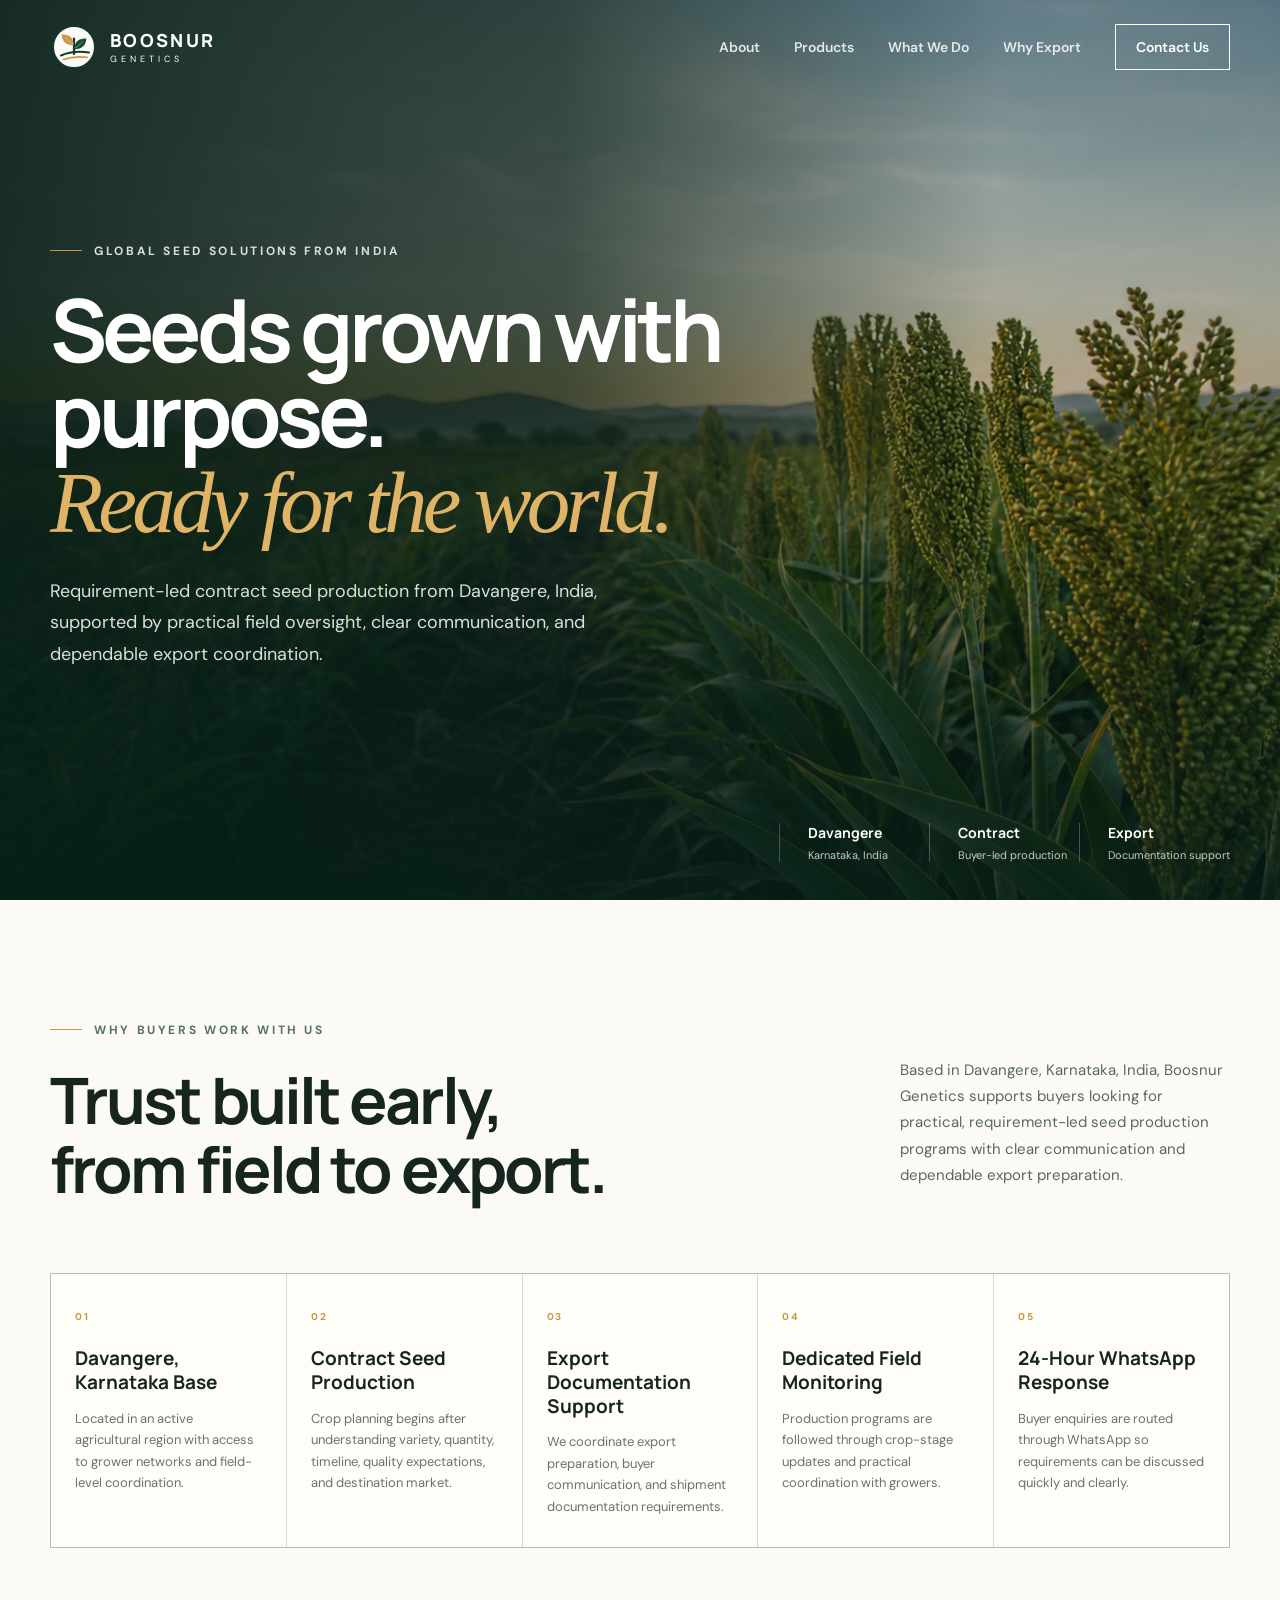
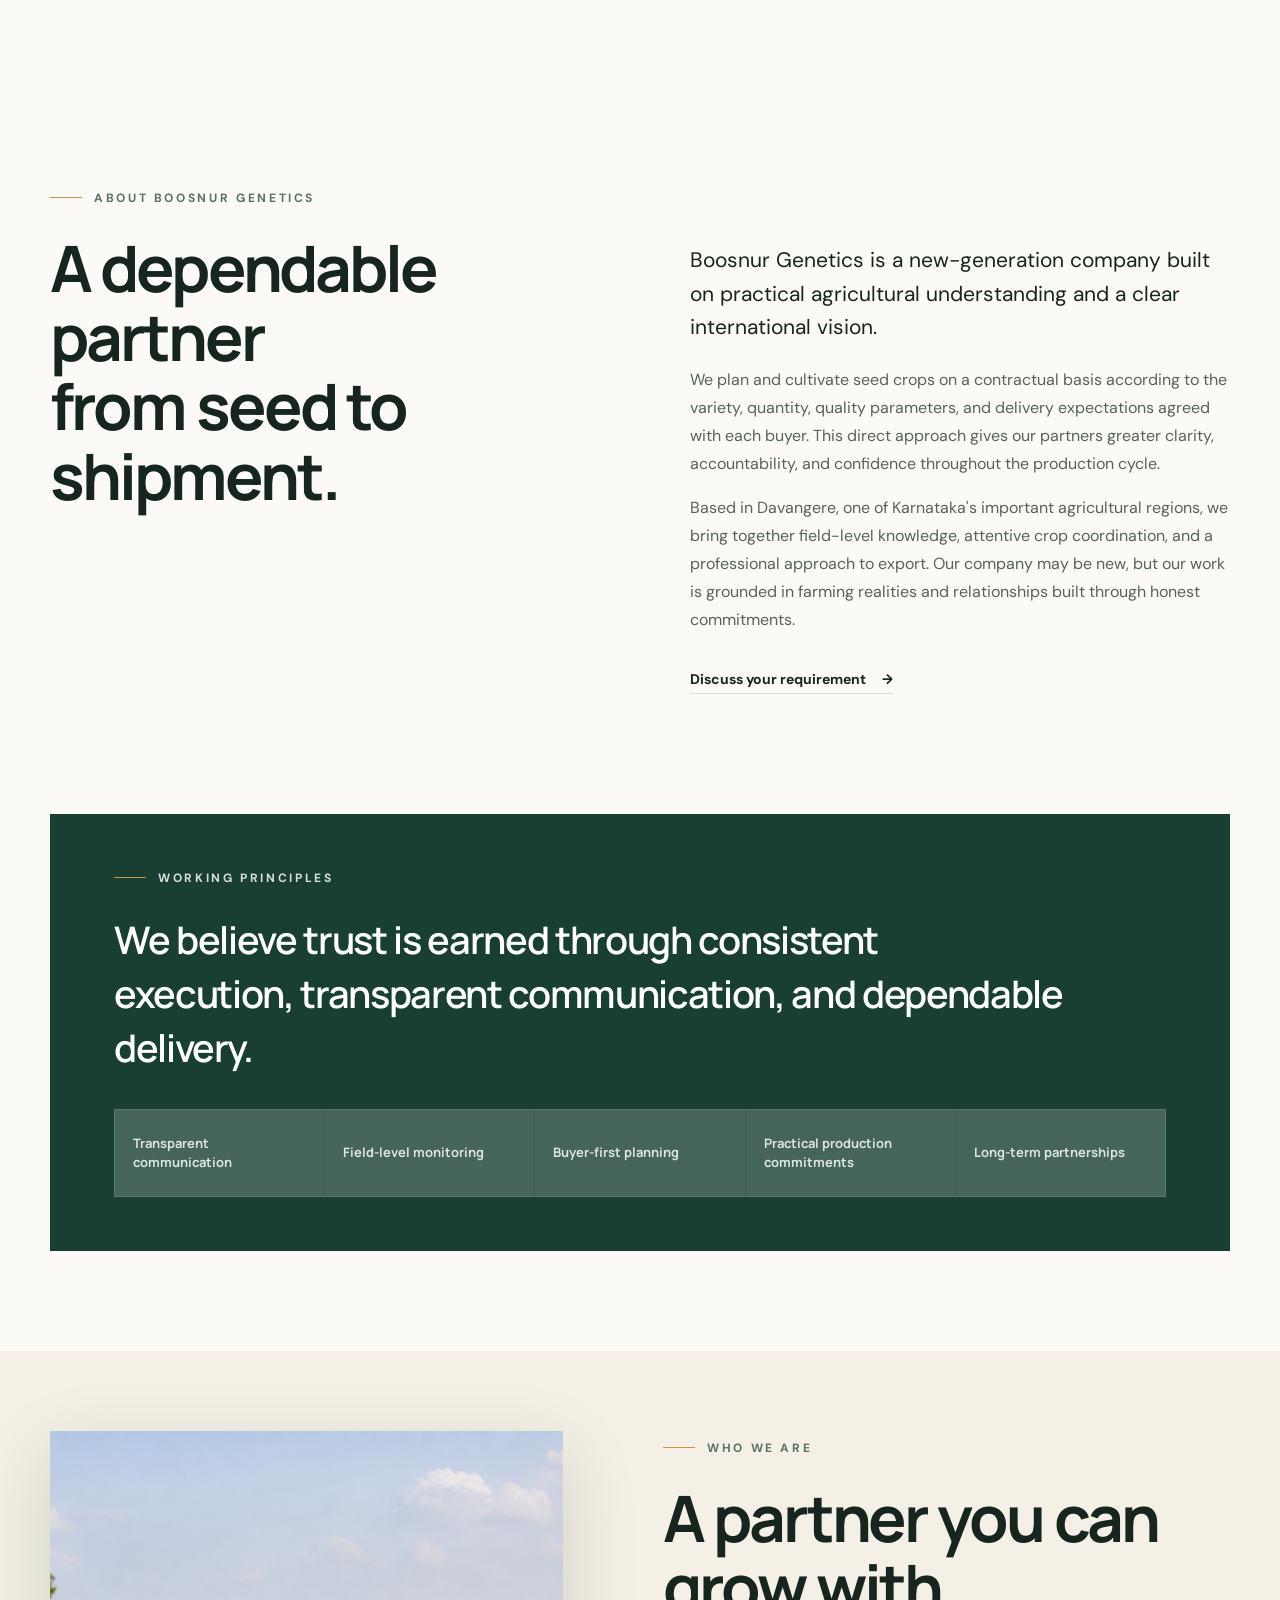
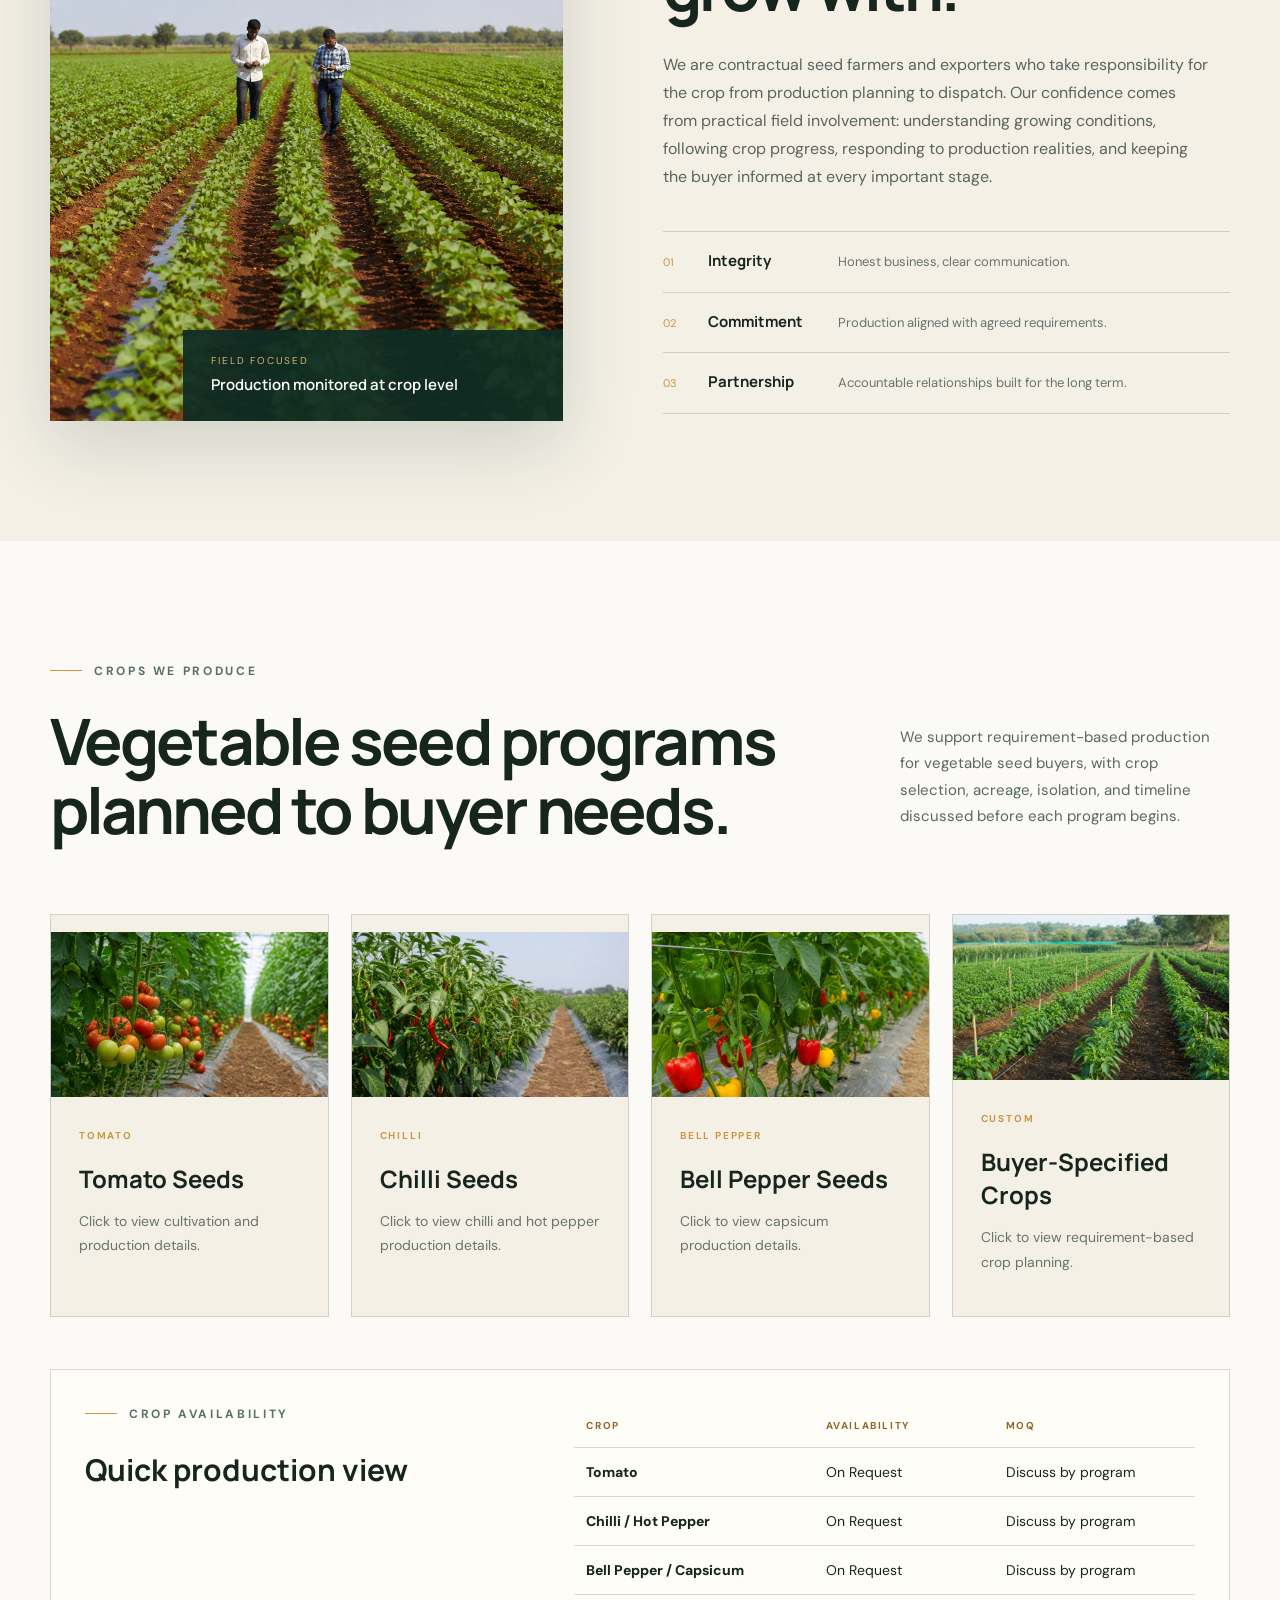
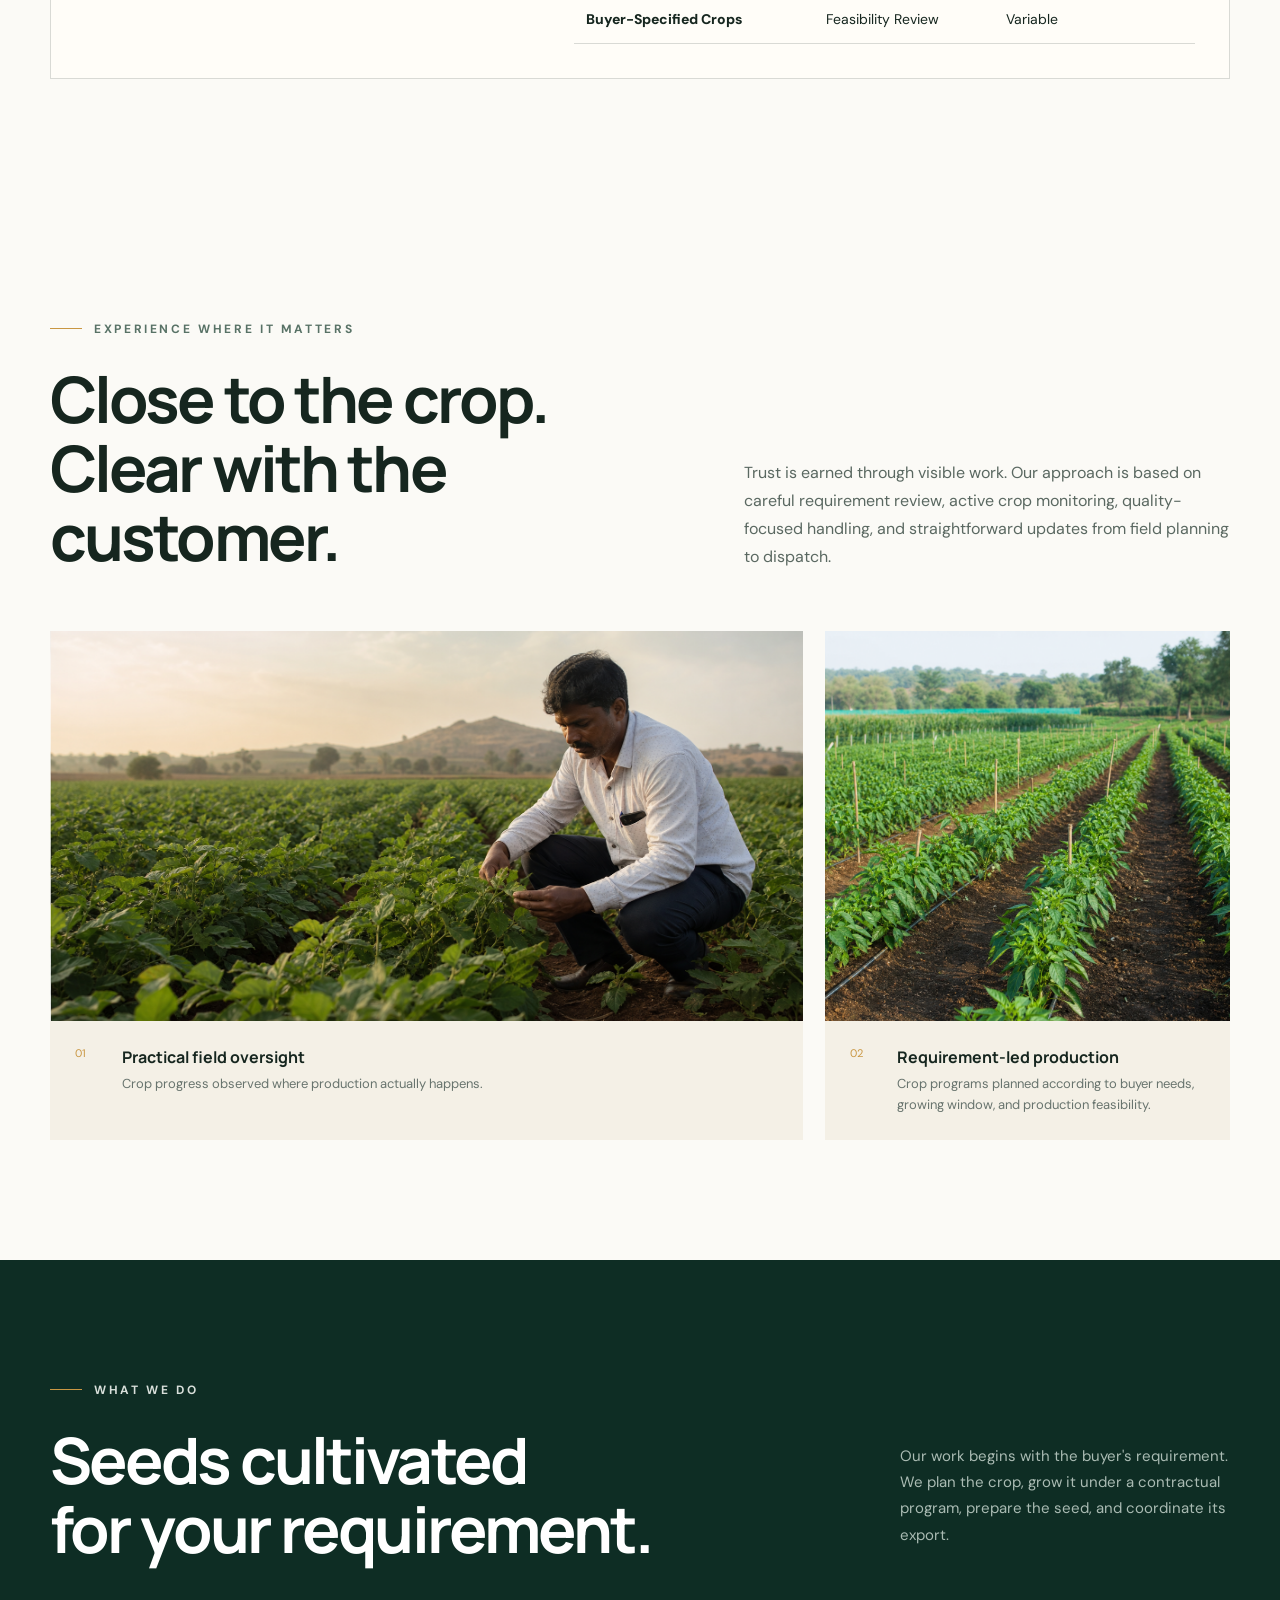
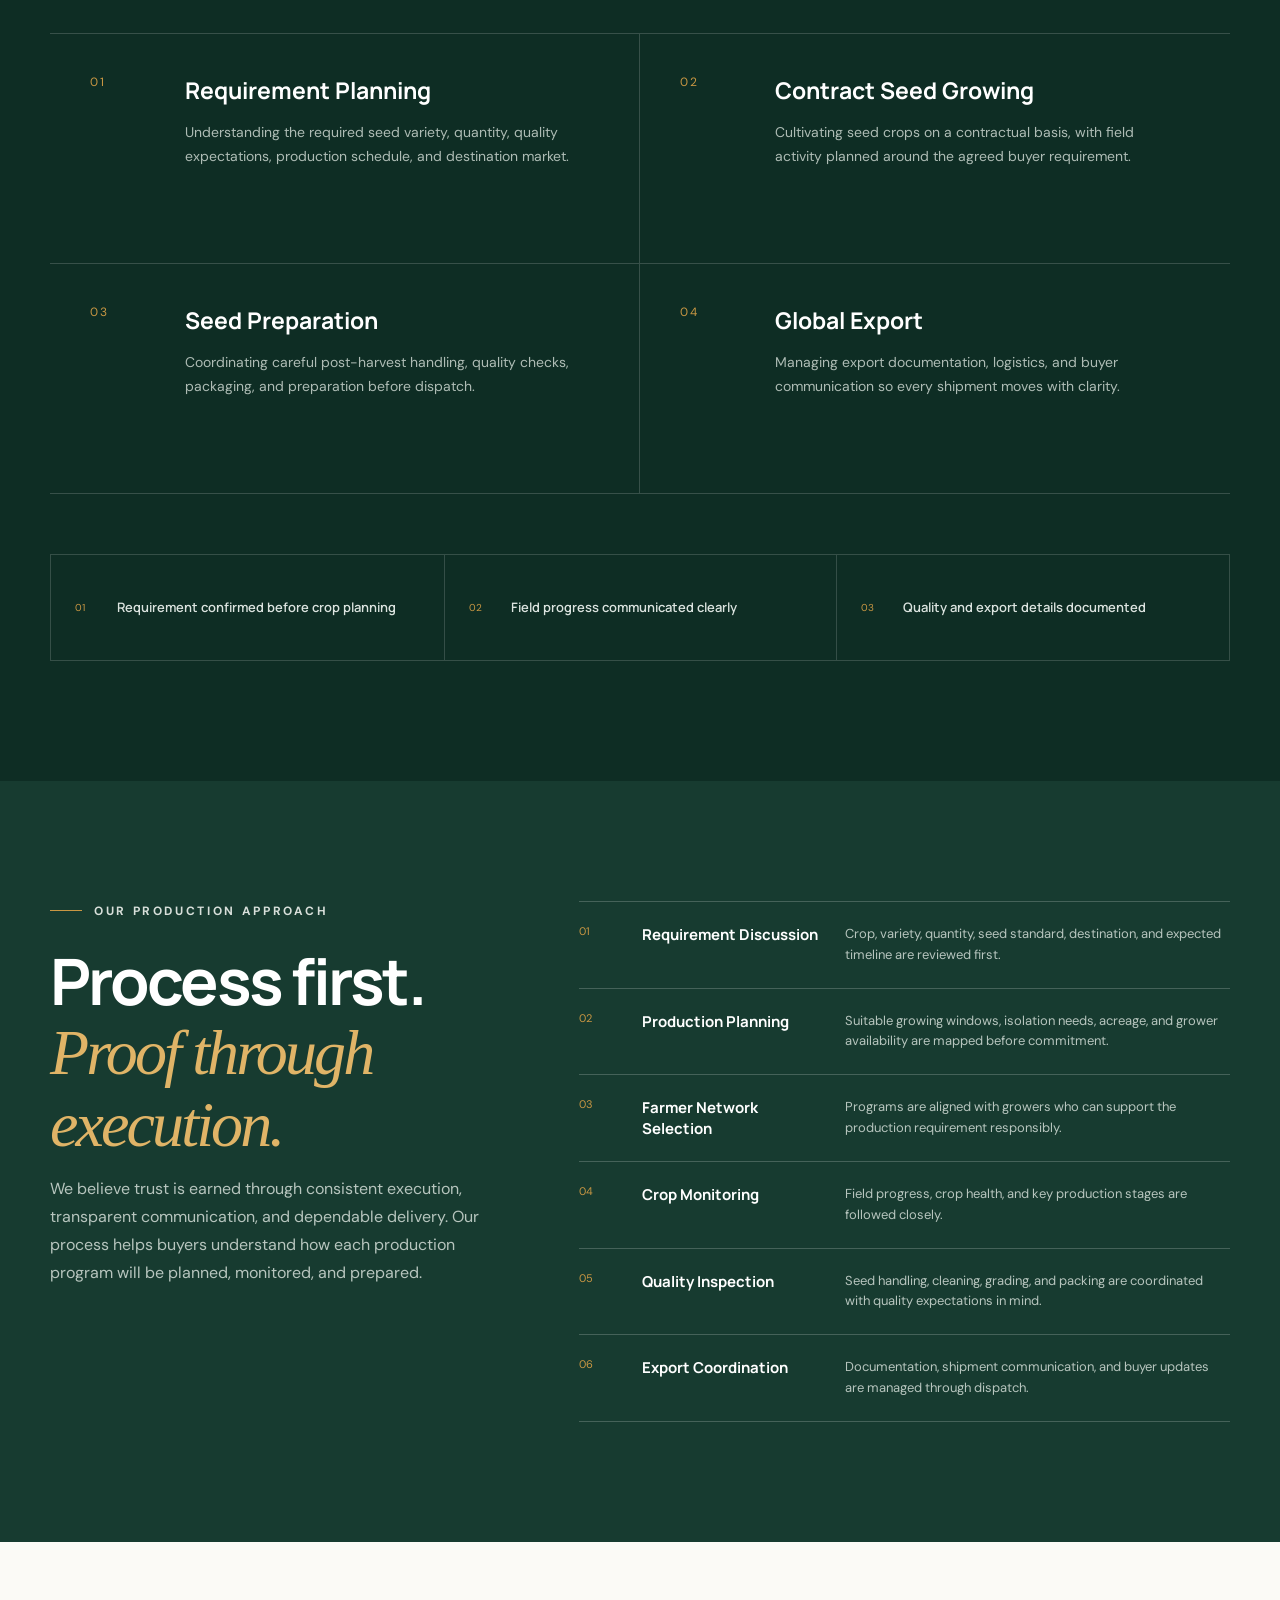
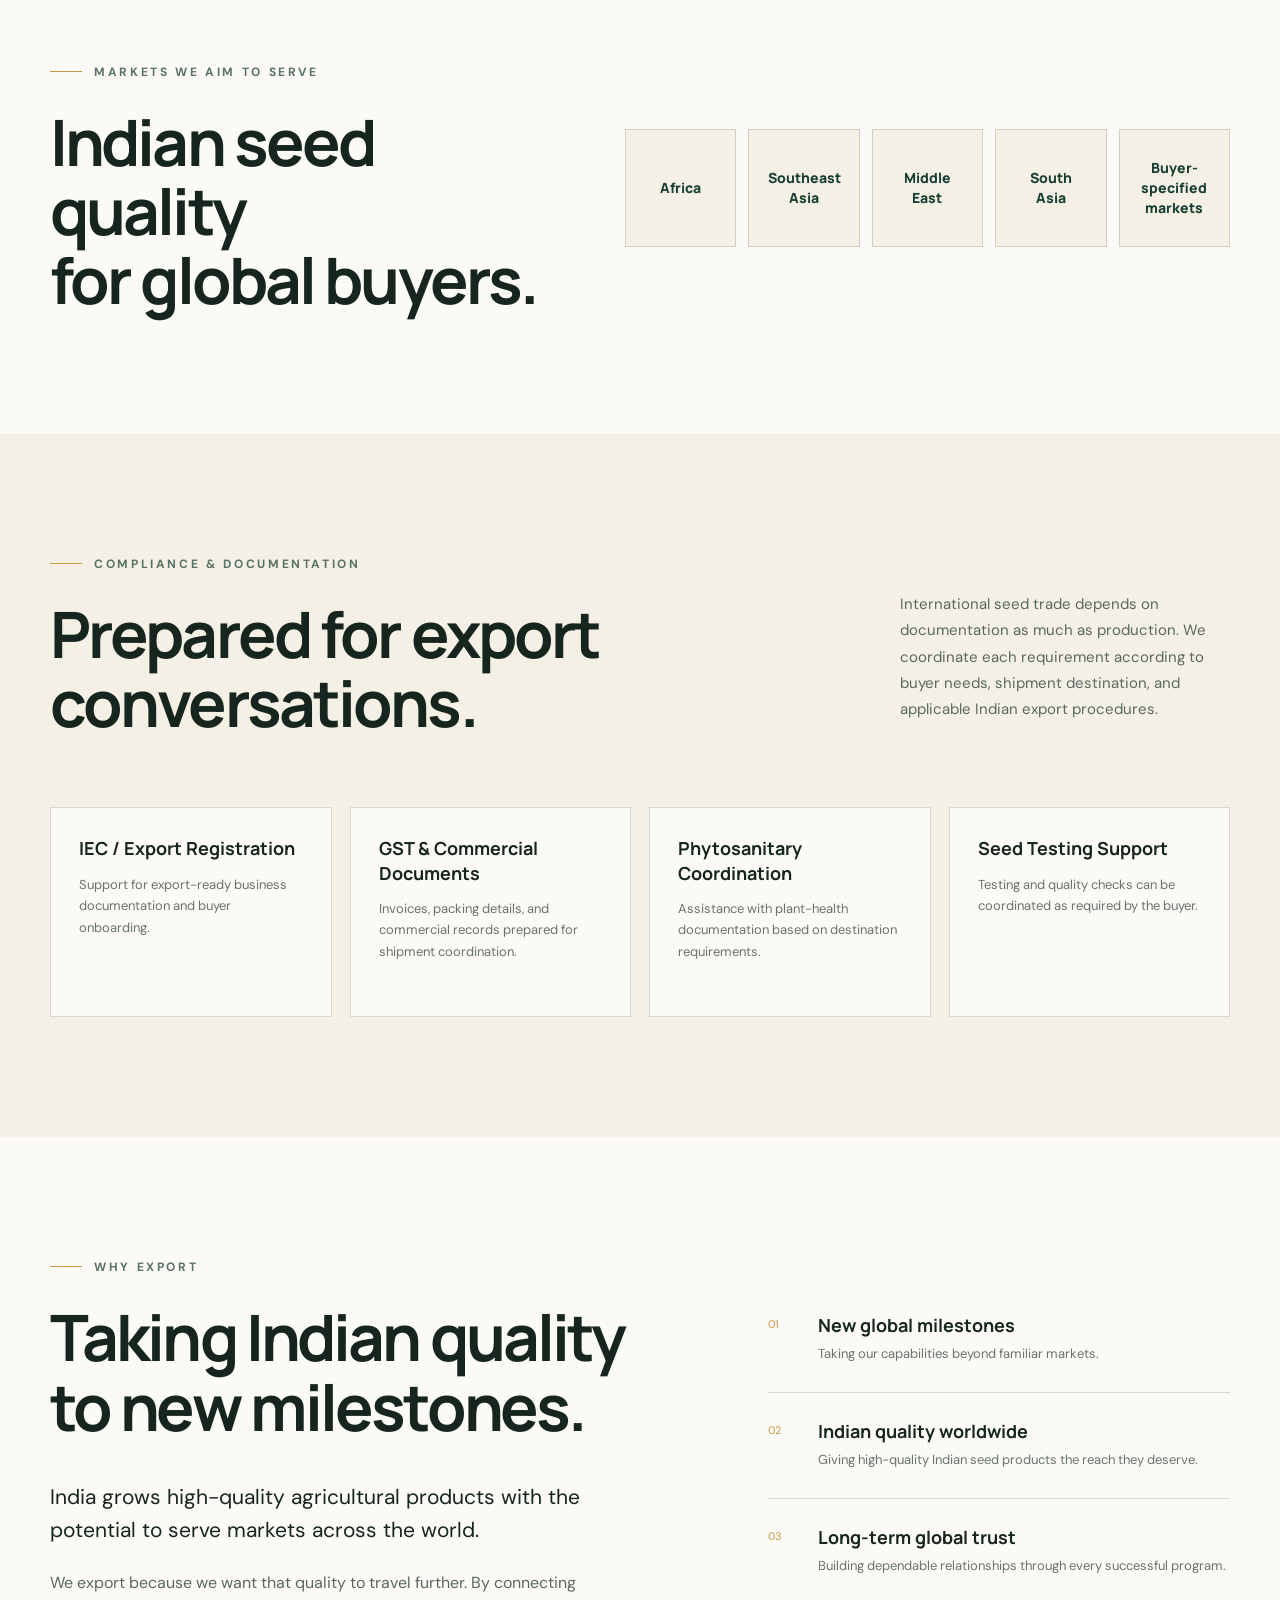
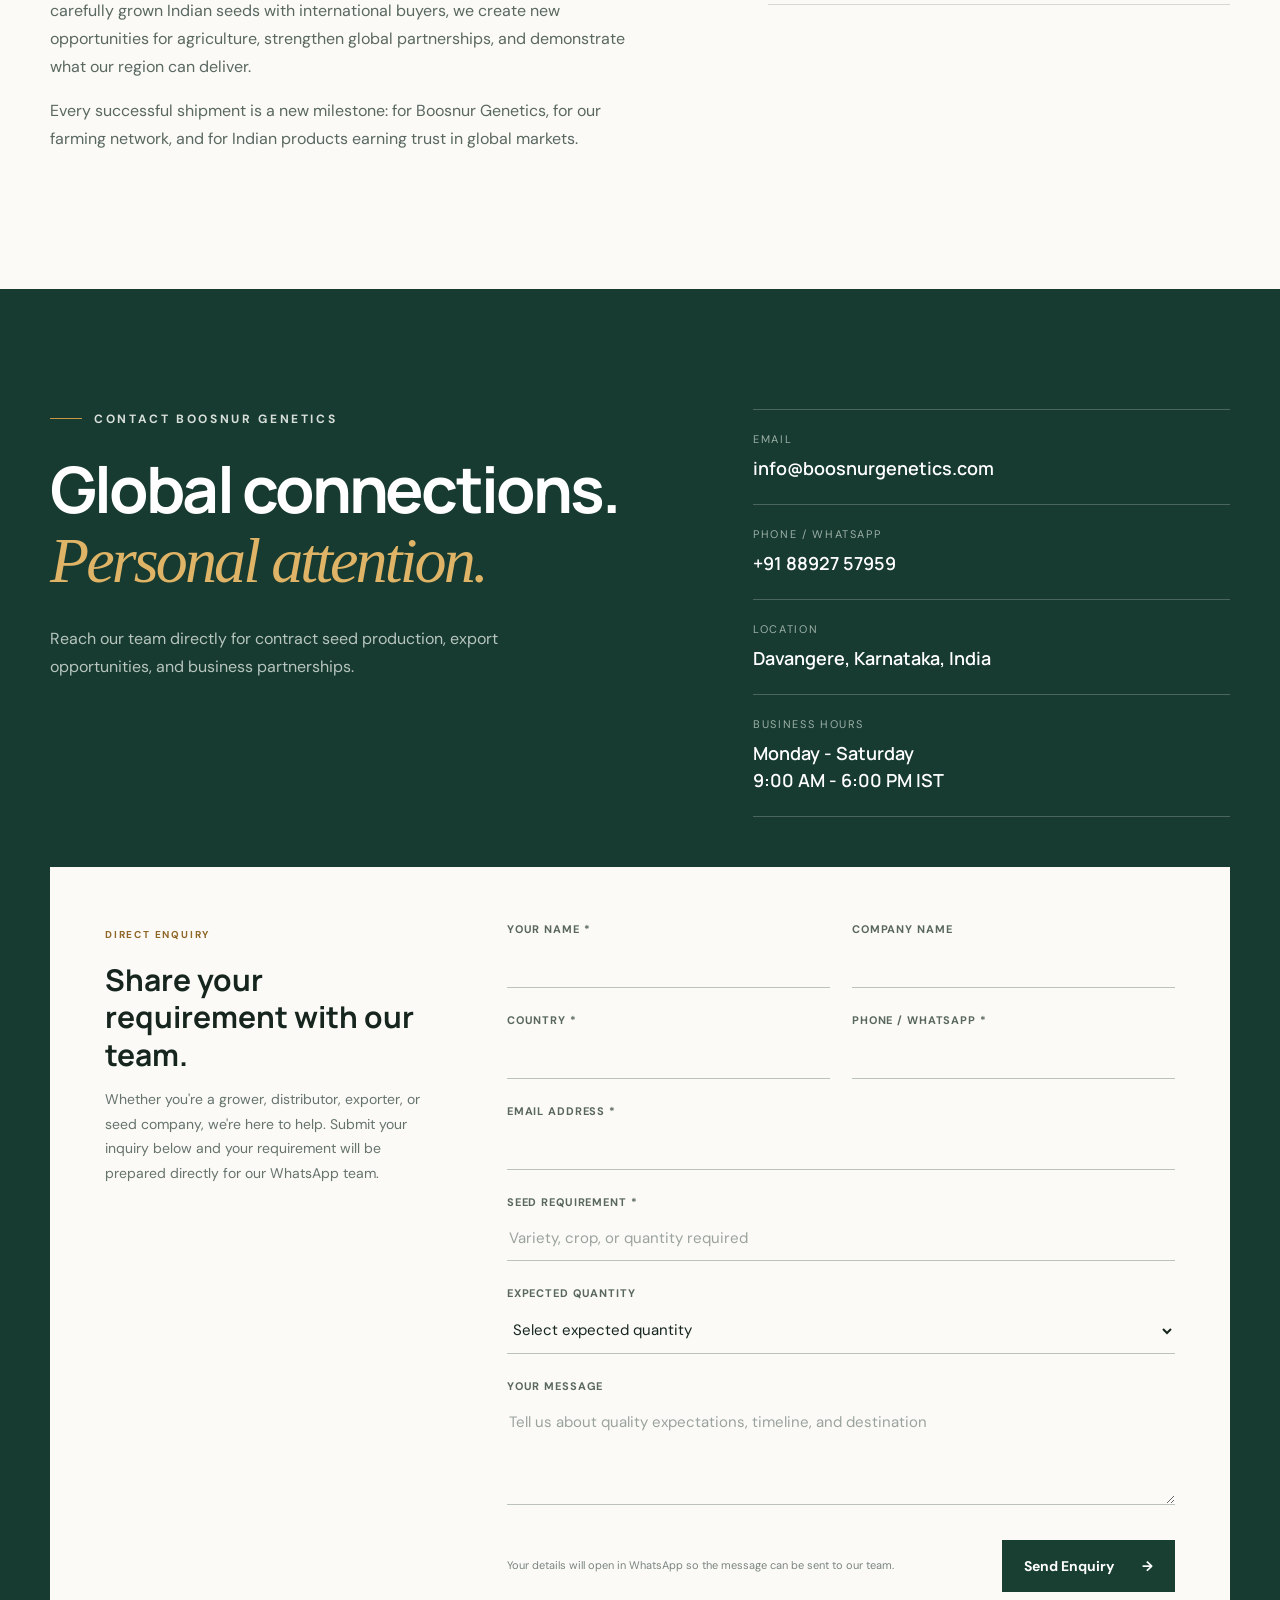
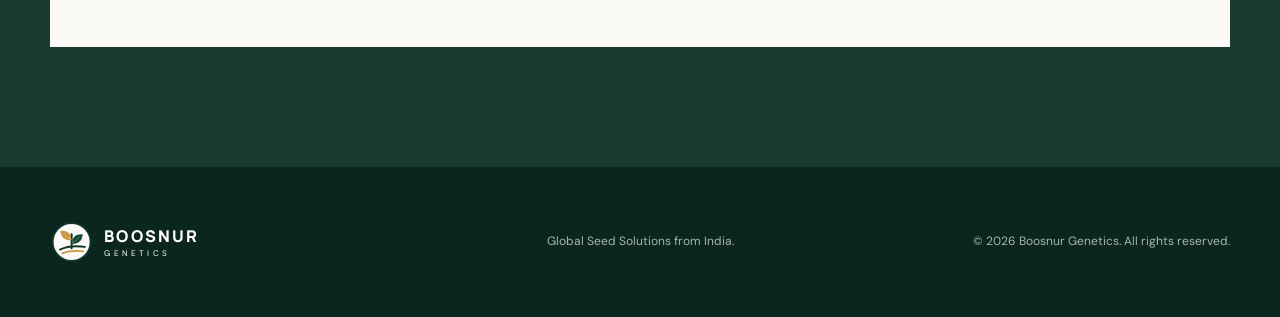
==== index.html @ 63a8d2c6 "Initial Boosnur Genetics website" ====
<!DOCTYPE html>
<html lang="en">
<head>
  <meta charset="UTF-8">
  <meta name="viewport" content="width=device-width, initial-scale=1.0">
  <meta name="description" content="Boosnur Genetics is a contract seed production and export company from Davangere, Karnataka, India, supporting vegetable seed buyers with requirement-based growing, field monitoring, seed handling, and export documentation coordination.">
  <meta name="keywords" content="contract seed production India, vegetable seed exporter, seed grower India, hybrid seed production, seed export company, Davangere Karnataka seed production">
  <title>Contract Seed Production & Export from India | Boosnur Genetics</title>
  <link rel="preconnect" href="https://fonts.googleapis.com">
  <link rel="preconnect" href="https://fonts.gstatic.com" crossorigin>
  <link href="https://fonts.googleapis.com/css2?family=DM+Sans:wght@400;500;600;700&family=Manrope:wght@600;700;800&display=swap" rel="stylesheet">
  <link rel="stylesheet" href="styles.css">
</head>
<body>
  <header class="site-header" id="top">
    <div class="container nav-wrap">
      <a class="brand" href="#top" aria-label="Boosnur Genetics home">
        <img class="brand-mark" src="assets/boosnur-logo-mark.svg" alt="Boosnur Genetics logo">
        <span>
          <strong>BOOSNUR</strong>
          <small>GENETICS</small>
        </span>
      </a>

      <button class="menu-toggle" type="button" aria-label="Open navigation" aria-expanded="false">
        <span></span><span></span>
      </button>

      <nav class="main-nav" aria-label="Main navigation">
        <a href="#about">About</a>
        <a href="#products">Products</a>
        <a href="#services">What We Do</a>
        <a href="#why-export">Why Export</a>
        <a class="nav-cta" href="#contact">Contact Us</a>
      </nav>
    </div>
  </header>

  <main>
    <section class="hero">
      <div class="hero-image" aria-hidden="true"></div>
      <div class="hero-overlay" aria-hidden="true"></div>
      <div class="container hero-content">
        <p class="eyebrow light">Global Seed Solutions from India</p>
        <h1>Seeds grown with purpose.<br><em>Ready for the world.</em></h1>
        <p class="hero-copy">Requirement-led contract seed production from Davangere, India, supported by practical field oversight, clear communication, and dependable export coordination.</p>
      </div>
      <div class="hero-stats container">
        <div><strong>Davangere</strong><span>Karnataka, India</span></div>
        <div><strong>Contract</strong><span>Buyer-led production</span></div>
        <div><strong>Export</strong><span>Documentation support</span></div>
      </div>
    </section>

    <section class="choice section" id="why-choose">
      <div class="container">
        <div class="section-heading section-heading-dark">
          <div>
            <p class="eyebrow">Why Buyers Work With Us</p>
            <h2>Trust built early,<br>from field to export.</h2>
          </div>
          <p>Based in Davangere, Karnataka, India, Boosnur Genetics supports buyers looking for practical, requirement-led seed production programs with clear communication and dependable export preparation.</p>
        </div>
        <div class="choice-grid">
          <article class="choice-card reveal"><span>01</span><h3>Davangere, Karnataka Base</h3><p>Located in an active agricultural region with access to grower networks and field-level coordination.</p></article>
          <article class="choice-card reveal"><span>02</span><h3>Contract Seed Production</h3><p>Crop planning begins after understanding variety, quantity, timeline, quality expectations, and destination market.</p></article>
          <article class="choice-card reveal"><span>03</span><h3>Export Documentation Support</h3><p>We coordinate export preparation, buyer communication, and shipment documentation requirements.</p></article>
          <article class="choice-card reveal"><span>04</span><h3>Dedicated Field Monitoring</h3><p>Production programs are followed through crop-stage updates and practical coordination with growers.</p></article>
          <article class="choice-card reveal"><span>05</span><h3>24-Hour WhatsApp Response</h3><p>Buyer enquiries are routed through WhatsApp so requirements can be discussed quickly and clearly.</p></article>
        </div>
      </div>
    </section>

    <section class="intro section" id="about">
      <div class="container intro-grid">
        <div>
          <p class="eyebrow">About Boosnur Genetics</p>
          <h2>A dependable partner<br>from seed to shipment.</h2>
        </div>
        <div class="intro-copy">
          <p class="lead">Boosnur Genetics is a new-generation company built on practical agricultural understanding and a clear international vision.</p>
          <p>We plan and cultivate seed crops on a contractual basis according to the variety, quantity, quality parameters, and delivery expectations agreed with each buyer. This direct approach gives our partners greater clarity, accountability, and confidence throughout the production cycle.</p>
          <p>Based in Davangere, one of Karnataka's important agricultural regions, we bring together field-level knowledge, attentive crop coordination, and a professional approach to export. Our company may be new, but our work is grounded in farming realities and relationships built through honest commitments.</p>
          <a class="text-link" href="#contact">Discuss your requirement <span>&rarr;</span></a>
        </div>
      </div>
    </section>

    <section class="founder-note section">
      <div class="container note-card reveal">
        <p class="eyebrow">Working Principles</p>
        <blockquote>We believe trust is earned through consistent execution, transparent communication, and dependable delivery.</blockquote>
        <div class="principles-list">
          <span>Transparent communication</span>
          <span>Field-level monitoring</span>
          <span>Buyer-first planning</span>
          <span>Practical production commitments</span>
          <span>Long-term partnerships</span>
        </div>
      </div>
    </section>

    <section class="identity section">
      <div class="container identity-grid">
        <div class="identity-visual reveal">
          <img src="assets/crop-monitoring.png" alt="Field professionals monitoring a healthy contract seed crop">
          <div class="photo-caption"><span>Field focused</span><strong>Production monitored at crop level</strong></div>
        </div>
        <div class="identity-copy reveal">
          <p class="eyebrow">Who We Are</p>
          <h2>A partner you can<br>grow with.</h2>
          <p>We are contractual seed farmers and exporters who take responsibility for the crop from production planning to dispatch. Our confidence comes from practical field involvement: understanding growing conditions, following crop progress, responding to production realities, and keeping the buyer informed at every important stage.</p>
          <div class="values">
            <div><span>01</span><strong>Integrity</strong><p>Honest business, clear communication.</p></div>
            <div><span>02</span><strong>Commitment</strong><p>Production aligned with agreed requirements.</p></div>
            <div><span>03</span><strong>Partnership</strong><p>Accountable relationships built for the long term.</p></div>
          </div>
        </div>
      </div>
    </section>

    <section class="products section" id="products">
      <div class="container">
        <div class="section-heading section-heading-dark">
          <div>
            <p class="eyebrow">Crops We Produce</p>
            <h2>Vegetable seed programs<br>planned to buyer needs.</h2>
          </div>
          <p>We support requirement-based production for vegetable seed buyers, with crop selection, acreage, isolation, and timeline discussed before each program begins.</p>
        </div>
        <div class="product-grid">
          <button class="product-card reveal" type="button" data-product="tomato">
            <img src="assets/product-tomato.png" alt="Tomato plants under planned seed production">
            <span>Tomato</span><h3>Tomato Seeds</h3><p>Click to view cultivation and production details.</p>
          </button>
          <button class="product-card reveal" type="button" data-product="chilli">
            <img src="assets/product-chilli.png" alt="Chilli plants growing in organized field rows">
            <span>Chilli</span><h3>Chilli Seeds</h3><p>Click to view chilli and hot pepper production details.</p>
          </button>
          <button class="product-card reveal" type="button" data-product="bell-pepper">
            <img src="assets/product-bell-pepper.png" alt="Bell pepper plants in protected cultivation">
            <span>Bell Pepper</span><h3>Bell Pepper Seeds</h3><p>Click to view capsicum production details.</p>
          </button>
          <button class="product-card reveal" type="button" data-product="custom">
            <img src="assets/product-custom.png" alt="Organized vegetable seed production field with crop rows">
            <span>Custom</span><h3>Buyer-Specified Crops</h3><p>Click to view requirement-based crop planning.</p>
          </button>
        </div>
        <div class="availability-panel reveal">
          <div>
            <p class="eyebrow">Crop Availability</p>
            <h3>Quick production view</h3>
          </div>
          <table>
            <thead>
              <tr><th>Crop</th><th>Availability</th><th>MOQ</th></tr>
            </thead>
            <tbody>
              <tr><td>Tomato</td><td>On Request</td><td>Discuss by program</td></tr>
              <tr><td>Chilli / Hot Pepper</td><td>On Request</td><td>Discuss by program</td></tr>
              <tr><td>Bell Pepper / Capsicum</td><td>On Request</td><td>Discuss by program</td></tr>
              <tr><td>Buyer-Specified Crops</td><td>Feasibility Review</td><td>Variable</td></tr>
            </tbody>
          </table>
        </div>
      </div>
    </section>

    <section class="field-story section" id="field-expertise">
      <div class="container">
        <div class="field-story-heading">
          <div>
            <p class="eyebrow">Experience Where It Matters</p>
            <h2>Close to the crop.<br>Clear with the customer.</h2>
          </div>
          <p>Trust is earned through visible work. Our approach is based on careful requirement review, active crop monitoring, quality-focused handling, and straightforward updates from field planning to dispatch.</p>
        </div>
        <div class="photo-grid">
          <figure class="photo-card photo-card-large reveal">
            <img src="assets/field-inspection.png" alt="Agricultural professional inspecting plants in a seed production field">
            <figcaption><span>01</span><div><strong>Practical field oversight</strong><p>Crop progress observed where production actually happens.</p></div></figcaption>
          </figure>
          <figure class="photo-card reveal">
            <img src="assets/product-custom.png" alt="Organized vegetable crop rows for contract seed production">
            <figcaption><span>02</span><div><strong>Requirement-led production</strong><p>Crop programs planned according to buyer needs, growing window, and production feasibility.</p></div></figcaption>
          </figure>
        </div>
      </div>
    </section>

    <section class="services section" id="services">
      <div class="container">
        <div class="section-heading">
          <div>
            <p class="eyebrow light">What We Do</p>
            <h2>Seeds cultivated<br>for your requirement.</h2>
          </div>
          <p>Our work begins with the buyer's requirement. We plan the crop, grow it under a contractual program, prepare the seed, and coordinate its export.</p>
        </div>

        <div class="service-grid">
          <article class="service-card reveal">
            <span class="service-icon">01</span>
            <div>
              <h3>Requirement Planning</h3>
              <p>Understanding the required seed variety, quantity, quality expectations, production schedule, and destination market.</p>
            </div>
          </article>
          <article class="service-card reveal">
            <span class="service-icon">02</span>
            <div>
              <h3>Contract Seed Growing</h3>
              <p>Cultivating seed crops on a contractual basis, with field activity planned around the agreed buyer requirement.</p>
            </div>
          </article>
          <article class="service-card reveal">
            <span class="service-icon">03</span>
            <div>
              <h3>Seed Preparation</h3>
              <p>Coordinating careful post-harvest handling, quality checks, packaging, and preparation before dispatch.</p>
            </div>
          </article>
          <article class="service-card reveal">
            <span class="service-icon">04</span>
            <div>
              <h3>Global Export</h3>
              <p>Managing export documentation, logistics, and buyer communication so every shipment moves with clarity.</p>
            </div>
          </article>
        </div>
        <div class="trust-strip">
          <div><span>01</span><strong>Requirement confirmed before crop planning</strong></div>
          <div><span>02</span><strong>Field progress communicated clearly</strong></div>
          <div><span>03</span><strong>Quality and export details documented</strong></div>
        </div>
      </div>
    </section>

    <section class="approach section" id="approach">
      <div class="container approach-grid">
        <div class="reveal">
          <p class="eyebrow light">Our Production Approach</p>
          <h2>Process first.<br><em>Proof through execution.</em></h2>
          <p>We believe trust is earned through consistent execution, transparent communication, and dependable delivery. Our process helps buyers understand how each production program will be planned, monitored, and prepared.</p>
        </div>
        <div class="process-list reveal">
          <div><span>01</span><strong>Requirement Discussion</strong><p>Crop, variety, quantity, seed standard, destination, and expected timeline are reviewed first.</p></div>
          <div><span>02</span><strong>Production Planning</strong><p>Suitable growing windows, isolation needs, acreage, and grower availability are mapped before commitment.</p></div>
          <div><span>03</span><strong>Farmer Network Selection</strong><p>Programs are aligned with growers who can support the production requirement responsibly.</p></div>
          <div><span>04</span><strong>Crop Monitoring</strong><p>Field progress, crop health, and key production stages are followed closely.</p></div>
          <div><span>05</span><strong>Quality Inspection</strong><p>Seed handling, cleaning, grading, and packing are coordinated with quality expectations in mind.</p></div>
          <div><span>06</span><strong>Export Coordination</strong><p>Documentation, shipment communication, and buyer updates are managed through dispatch.</p></div>
        </div>
      </div>
    </section>

    <section class="markets section" id="markets">
      <div class="container markets-grid">
        <div>
          <p class="eyebrow">Markets We Aim To Serve</p>
          <h2>Indian seed quality<br>for global buyers.</h2>
        </div>
        <div class="market-cards reveal">
          <span>Africa</span>
          <span>Southeast Asia</span>
          <span>Middle East</span>
          <span>South Asia</span>
          <span>Buyer-specified markets</span>
        </div>
      </div>
    </section>

    <section class="compliance section" id="compliance">
      <div class="container">
        <div class="section-heading section-heading-dark">
          <div>
            <p class="eyebrow">Compliance & Documentation</p>
            <h2>Prepared for export conversations.</h2>
          </div>
          <p>International seed trade depends on documentation as much as production. We coordinate each requirement according to buyer needs, shipment destination, and applicable Indian export procedures.</p>
        </div>
        <div class="compliance-grid">
          <div class="reveal"><strong>IEC / Export Registration</strong><p>Support for export-ready business documentation and buyer onboarding.</p></div>
          <div class="reveal"><strong>GST & Commercial Documents</strong><p>Invoices, packing details, and commercial records prepared for shipment coordination.</p></div>
          <div class="reveal"><strong>Phytosanitary Coordination</strong><p>Assistance with plant-health documentation based on destination requirements.</p></div>
          <div class="reveal"><strong>Seed Testing Support</strong><p>Testing and quality checks can be coordinated as required by the buyer.</p></div>
        </div>
      </div>
    </section>

    <section class="why section" id="why-export">
      <div class="container why-grid">
        <div class="why-copy reveal">
          <p class="eyebrow">Why Export</p>
          <h2>Taking Indian quality<br>to new milestones.</h2>
          <p class="lead">India grows high-quality agricultural products with the potential to serve markets across the world.</p>
          <p>We export because we want that quality to travel further. By connecting carefully grown Indian seeds with international buyers, we create new opportunities for agriculture, strengthen global partnerships, and demonstrate what our region can deliver.</p>
          <p>Every successful shipment is a new milestone: for Boosnur Genetics, for our farming network, and for Indian products earning trust in global markets.</p>
        </div>
        <div class="why-points reveal">
          <div><span>01</span><h3>New global milestones</h3><p>Taking our capabilities beyond familiar markets.</p></div>
          <div><span>02</span><h3>Indian quality worldwide</h3><p>Giving high-quality Indian seed products the reach they deserve.</p></div>
          <div><span>03</span><h3>Long-term global trust</h3><p>Building dependable relationships through every successful program.</p></div>
        </div>
      </div>
    </section>

    <section class="contact section" id="contact">
      <div class="container contact-intro">
        <div class="contact-heading">
          <p class="eyebrow light">Contact Boosnur Genetics</p>
          <h2>Global connections.<br><em>Personal attention.</em></h2>
          <p>Reach our team directly for contract seed production, export opportunities, and business partnerships.</p>
        </div>
        <div class="contact-details">
          <a href="mailto:info@boosnurgenetics.com">
            <span>Email</span>
            <strong>info@boosnurgenetics.com</strong>
          </a>
          <a href="tel:+918892757959">
            <span>Phone / WhatsApp</span>
            <strong>+91 88927 57959</strong>
          </a>
          <div>
            <span>Location</span>
            <strong>Davangere, Karnataka, India</strong>
          </div>
          <div>
            <span>Business Hours</span>
            <strong>Monday - Saturday<br>9:00 AM - 6:00 PM IST</strong>
          </div>
        </div>
      </div>
      <div class="container enquiry-panel">
        <div class="enquiry-copy">
          <span>Direct enquiry</span>
          <h3>Share your requirement with our team.</h3>
          <p>Whether you're a grower, distributor, exporter, or seed company, we're here to help. Submit your inquiry below and your requirement will be prepared directly for our WhatsApp team.</p>
        </div>
        <form class="enquiry-form whatsapp-enquiry-form" id="enquiry-form" action="https://wa.me/918892757959" method="POST" data-whatsapp-number="918892757959">
          <input type="hidden" name="_subject" value="New seed enquiry - Boosnur Genetics, Davangere, Karnataka, India">
          <input type="hidden" name="Boosnur Genetics location" value="Davangere, Karnataka, India">
          <input type="hidden" name="_template" value="table">
          <input type="hidden" name="_captcha" value="false">
          <input class="form-honey" type="text" name="_honey" tabindex="-1" autocomplete="off">
          <label>
            <span>Your name *</span>
            <input type="text" name="name" autocomplete="name" required>
          </label>
          <label>
            <span>Company name</span>
            <input type="text" name="company" autocomplete="organization">
          </label>
          <label>
            <span>Country *</span>
            <input type="text" name="country" autocomplete="country-name" required>
          </label>
          <label>
            <span>Phone / WhatsApp *</span>
            <input type="tel" name="phone" autocomplete="tel" required>
          </label>
          <label class="form-wide">
            <span>Email address *</span>
            <input type="email" name="email" autocomplete="email" required>
          </label>
          <label class="form-wide">
            <span>Seed requirement *</span>
            <input type="text" name="requirement" placeholder="Variety, crop, or quantity required" required>
          </label>
          <label class="form-wide">
            <span>Expected quantity</span>
            <select name="quantity">
              <option value="">Select expected quantity</option>
              <option>Below 100 kg</option>
              <option>100-500 kg</option>
              <option>500-1000 kg</option>
              <option>Above 1000 kg</option>
              <option>Trial quantity</option>
            </select>
          </label>
          <label class="form-wide">
            <span>Your message</span>
            <textarea name="message" rows="4" placeholder="Tell us about quality expectations, timeline, and destination"></textarea>
          </label>
          <div class="form-wide form-action">
            <p>Your details will open in WhatsApp so the message can be sent to our team.</p>
            <button class="button button-submit" type="submit">Send Enquiry <span>&rarr;</span></button>
          </div>
          <p class="form-status form-wide" id="form-status" role="status"></p>
        </form>
      </div>
    </section>
  </main>

  <footer>
    <div class="container footer-wrap">
      <a class="brand footer-brand" href="#top">
        <img class="brand-mark" src="assets/boosnur-logo-mark.svg" alt="">
        <span><strong>BOOSNUR</strong><small>GENETICS</small></span>
      </a>
      <p>Global Seed Solutions from India.</p>
      <p>&copy; <span id="year"></span> Boosnur Genetics. All rights reserved.</p>
    </div>
  </footer>

  <div class="modal" id="product-modal" hidden>
    <div class="modal-backdrop" data-close-modal></div>
    <div class="modal-dialog product-dialog" role="dialog" aria-modal="true" aria-labelledby="product-modal-title">
      <button class="modal-close" type="button" data-close-modal aria-label="Close product details">&times;</button>
      <img id="product-modal-image" src="" alt="">
      <div class="product-modal-copy">
        <span id="product-modal-label"></span>
        <h3 id="product-modal-title"></h3>
        <div class="product-rating">Trusted production planning for export buyers</div>
        <p id="product-modal-text"></p>
        <dl class="crop-summary">
          <div><dt>Crop</dt><dd id="product-summary-crop"></dd></div>
          <div><dt>Category</dt><dd id="product-summary-category"></dd></div>
          <div><dt>Availability</dt><dd id="product-summary-availability"></dd></div>
          <div><dt>MOQ</dt><dd id="product-summary-moq"></dd></div>
          <div><dt>Export</dt><dd id="product-summary-export"></dd></div>
        </dl>
        <ul id="product-modal-points"></ul>
        <div class="trust-badges">
          <span>Export-quality seeds</span>
          <span>Technical growing support</span>
          <span>Response within 24 hours</span>
        </div>
      </div>
    </div>
  </div>

  <script src="script.js"></script>
</body>
</html>
---- styles.css ----
:root {
  --ink: #16261f;
  --green: #183f32;
  --green-deep: #0e2d24;
  --sage: #aab9a5;
  --cream: #f4f0e6;
  --paper: #fbfaf6;
  --gold: #c99743;
  --line: rgba(22, 38, 31, 0.16);
  --sans: "DM Sans", sans-serif;
  --display: "Manrope", sans-serif;
}

* { box-sizing: border-box; }
html { scroll-behavior: smooth; }
body {
  margin: 0;
  color: var(--ink);
  background: var(--paper);
  font-family: var(--sans);
  -webkit-font-smoothing: antialiased;
}
a { color: inherit; text-decoration: none; }
p { line-height: 1.75; }
.container { width: min(1180px, calc(100% - 48px)); margin-inline: auto; }
.section { padding: 120px 0; }

.site-header {
  position: fixed;
  z-index: 50;
  top: 0;
  width: 100%;
  color: white;
  transition: .35s ease;
}
.site-header.scrolled {
  color: var(--ink);
  background: rgba(251, 250, 246, .94);
  box-shadow: 0 1px 0 var(--line);
  backdrop-filter: blur(16px);
}
.nav-wrap { height: 94px; display: flex; align-items: center; justify-content: space-between; }
.brand { display: inline-flex; align-items: center; gap: 12px; }
.brand-mark { width: 48px; height: 48px; display: block; object-fit: contain; }
.brand span { display: grid; line-height: 1; }
.brand strong { font: 800 18px/1 var(--display); letter-spacing: .13em; }
.brand small { margin-top: 6px; font-size: 9px; letter-spacing: .45em; }
.main-nav { display: flex; align-items: center; gap: 34px; font-size: 14px; font-weight: 600; }
.main-nav a:not(.nav-cta) { opacity: .85; }
.main-nav a:hover { opacity: 1; }
.nav-cta { padding: 13px 20px; border: 1px solid currentColor; }
.menu-toggle { display: none; background: none; border: 0; padding: 10px; }
.menu-toggle span { display: block; width: 24px; height: 2px; margin: 6px; background: currentColor; }

.hero {
  position: relative;
  min-height: 780px;
  height: 100vh;
  color: white;
  display: flex;
  align-items: center;
  overflow: hidden;
}
.hero-image {
  position: absolute;
  inset: 0;
  background:
    linear-gradient(110deg, rgba(9, 32, 25, .12), rgba(9, 32, 25, .22)),
    url("assets/hero-seed-field.png") center 48% / cover no-repeat;
  transform: scale(1.02);
}
.hero-overlay {
  position: absolute;
  inset: 0;
  background: linear-gradient(90deg, rgba(7, 31, 24, .92) 0%, rgba(7, 31, 24, .72) 44%, rgba(7, 31, 24, .14) 78%),
              linear-gradient(0deg, rgba(7, 31, 24, .68), transparent 42%);
}
.hero-content { position: relative; z-index: 2; padding-top: 45px; }
.eyebrow {
  margin: 0 0 24px;
  color: #587266;
  font-size: 12px;
  font-weight: 700;
  letter-spacing: .22em;
  text-transform: uppercase;
}
.eyebrow::before { content: ""; display: inline-block; width: 32px; height: 1px; margin: 0 12px 4px 0; background: var(--gold); }
.eyebrow.light { color: #d8dfda; }
h1, h2, h3 { margin: 0; font-family: var(--display); }
h1 { max-width: 840px; font-size: clamp(54px, 6.8vw, 94px); line-height: .98; letter-spacing: -.055em; }
h1 em, .contact h2 em { color: #e0b467; font-family: Georgia, serif; font-weight: 400; }
.hero-copy { max-width: 585px; margin: 30px 0 34px; color: #d9e0dc; font-size: 18px; }
.button { display: inline-flex; align-items: center; gap: 28px; padding: 17px 22px; font-size: 14px; font-weight: 700; }
.button-primary { color: var(--green-deep); background: #f0c36f; }
.text-link { display: inline-flex; gap: 16px; align-items: center; padding-bottom: 5px; border-bottom: 1px solid var(--line); font-size: 14px; font-weight: 700; }
.light-link { border-color: rgba(255,255,255,.35); }
.hero-stats {
  position: absolute;
  z-index: 2;
  bottom: 38px;
  left: 50%;
  transform: translateX(-50%);
  display: flex;
  justify-content: flex-end;
  gap: 0;
}
.hero-stats div { display: grid; min-width: 150px; padding-left: 28px; border-left: 1px solid rgba(255,255,255,.24); }
.hero-stats strong { font: 700 14px/1.4 var(--display); }
.hero-stats span { color: #c1ccc6; font-size: 11px; margin-top: 5px; }

h2 { font-size: clamp(40px, 5vw, 66px); line-height: 1.08; letter-spacing: -.045em; }

.choice { background: var(--paper); }
.choice-grid { display: grid; grid-template-columns: repeat(5, 1fr); gap: 1px; background: var(--line); border: 1px solid var(--line); }
.choice-card { min-height: 270px; padding: 30px 24px; background: #fffdf8; }
.choice-card span, .product-card span { color: var(--gold); font-size: 10px; font-weight: 700; letter-spacing: .18em; text-transform: uppercase; }
.choice-card h3 { margin-top: 22px; font-size: 19px; line-height: 1.25; }
.choice-card p { margin-bottom: 0; color: #68746e; font-size: 13px; line-height: 1.65; }

.intro-grid { display: grid; grid-template-columns: 1fr 1fr; gap: 100px; align-items: start; }
.intro-copy { padding-top: 35px; }
.intro-copy p { color: #56635d; }
.lead { color: var(--ink) !important; font-size: 21px; line-height: 1.6; }
.intro-copy .text-link { margin-top: 20px; }

.founder-note { padding: 0 0 100px; background: var(--paper); }
.note-card { padding: 54px 64px; color: white; background: var(--green); }
.note-card .eyebrow { color: #d8dfda; }
.note-card blockquote { max-width: 950px; margin: 0; font: 600 clamp(24px, 3vw, 38px)/1.42 var(--display); letter-spacing: -.035em; }
.principles-list { display: grid; grid-template-columns: repeat(5, 1fr); gap: 1px; margin-top: 34px; background: rgba(255,255,255,.16); border: 1px solid rgba(255,255,255,.16); }
.principles-list span { min-height: 86px; display: grid; align-items: center; padding: 18px; color: #dce6e1; background: rgba(255,255,255,.04); font: 700 13px/1.45 var(--display); }

.identity { padding-top: 80px; background: var(--cream); }
.identity-grid { display: grid; grid-template-columns: .95fr 1.05fr; gap: 100px; align-items: center; }
.identity-visual { position: relative; min-height: 590px; overflow: hidden; box-shadow: 0 24px 70px rgba(23,46,36,.16); }
.identity-visual > img { width: 100%; height: 590px; display: block; object-fit: cover; }
.photo-caption { position: absolute; right: 0; bottom: 0; width: 74%; padding: 24px 28px; display: grid; gap: 7px; color: white; background: rgba(14,45,36,.93); }
.photo-caption span { color: #d8b36b; font-size: 10px; letter-spacing: .18em; text-transform: uppercase; }
.photo-caption strong { font: 600 15px/1.5 var(--display); }
.visual-card { position: absolute; color: white; background: var(--green); }
.visual-card-main { inset: 0 70px 40px 0; padding: 42px; overflow: hidden; }
.visual-card-main::after {
  content: ""; position: absolute; inset: 0;
  background: radial-gradient(circle at 72% 35%, rgba(202,154,69,.3), transparent 27%),
              linear-gradient(145deg, transparent 55%, rgba(255,255,255,.06));
}
.visual-number { color: #b6c7be; font-size: 12px; letter-spacing: .15em; }
.visual-card-main p { position: absolute; z-index: 2; bottom: 28px; left: 42px; font: 700 28px/1.2 var(--display); }
.globe-lines { position: absolute; width: 390px; height: 390px; border: 1px solid rgba(255,255,255,.16); border-radius: 50%; top: 85px; left: 105px; }
.globe-lines::before, .globe-lines::after { content:""; position:absolute; inset: 16% 0; border: 1px solid rgba(255,255,255,.13); border-radius: 50%; }
.globe-lines::after { inset: 0 30%; }
.visual-card-small { width: 170px; height: 190px; right: 0; bottom: 0; display: grid; place-items: center; color: var(--gold); background: #e3d4b5; box-shadow: 0 18px 50px rgba(23,46,36,.16); }
.visual-card-small svg { width: 80px; }
.identity-copy > p:not(.eyebrow) { color: #59655f; max-width: 550px; margin: 30px 0 40px; }
.values { border-top: 1px solid var(--line); }
.values > div { display: grid; grid-template-columns: 45px 130px 1fr; align-items: baseline; padding: 18px 0; border-bottom: 1px solid var(--line); }
.values span { color: var(--gold); font-size: 11px; }
.values strong { font: 700 15px var(--display); }
.values p { margin: 0; color: #69746f; font-size: 13px; }

.field-story { background: var(--paper); }
.field-story-heading { display: grid; grid-template-columns: 1.1fr .9fr; gap: 100px; align-items: end; margin-bottom: 60px; }
.field-story-heading > p { margin: 0; color: #5a6861; }
.photo-grid { display: grid; grid-template-columns: 1.3fr .7fr; gap: 22px; }
.photo-card { margin: 0; min-height: 500px; display: flex; flex-direction: column; background: var(--cream); overflow: hidden; }
.photo-card img { width: 100%; height: 390px; display: block; object-fit: cover; }
.photo-card figcaption { flex: 1; display: grid; grid-template-columns: 35px 1fr; gap: 12px; padding: 25px; }
.photo-card figcaption > span { color: var(--gold); font-size: 11px; }
.photo-card figcaption strong { font: 700 16px var(--display); }
.photo-card figcaption p { margin: 6px 0 0; color: #68746e; font-size: 13px; line-height: 1.55; }
.products { background: var(--paper); }
.product-grid { display: grid; grid-template-columns: repeat(4, 1fr); gap: 22px; }
.product-card { min-height: 360px; padding: 0 0 28px; background: var(--cream); border: 1px solid var(--line); color: var(--ink); cursor: pointer; text-align: left; font: inherit; overflow: hidden; transition: transform .25s ease, box-shadow .25s ease; }
.product-card:hover { transform: translateY(-4px); box-shadow: 0 18px 45px rgba(23,46,36,.13); }
.product-card img { width: 100%; height: 165px; display: block; object-fit: cover; margin-bottom: 26px; }
.product-card span, .product-card h3, .product-card p { margin-left: 28px; margin-right: 28px; }
.product-card h3 { margin-top: 18px; font-size: 24px; }
.product-card p { color: #68746e; font-size: 14px; }
.availability-panel { display: grid; grid-template-columns: .42fr .58fr; gap: 40px; align-items: start; margin-top: 52px; padding: 34px; background: #fffdf8; border: 1px solid var(--line); }
.availability-panel h3 { font-size: 30px; }
.availability-panel table { width: 100%; border-collapse: collapse; font-size: 14px; }
.availability-panel th { color: #8f6728; font-size: 10px; letter-spacing: .16em; text-align: left; text-transform: uppercase; }
.availability-panel th, .availability-panel td { padding: 15px 12px; border-bottom: 1px solid var(--line); }
.availability-panel td:first-child { font-weight: 800; color: var(--ink); }

.services { color: white; background: var(--green-deep); }
.section-heading { display: grid; grid-template-columns: 1.4fr .6fr; gap: 80px; align-items: end; margin-bottom: 70px; }
.section-heading > p { color: #aabbb3; font-size: 15px; }
.section-heading-dark > p { color: #5a6861; }
.service-grid { display: grid; grid-template-columns: 1fr 1fr; border-top: 1px solid rgba(255,255,255,.17); }
.service-card { display: grid; grid-template-columns: 75px 1fr; gap: 20px; min-height: 230px; padding: 40px; border-bottom: 1px solid rgba(255,255,255,.17); }
.service-card:nth-child(odd) { border-right: 1px solid rgba(255,255,255,.17); }
.service-icon { color: var(--gold); font-size: 12px; letter-spacing: .15em; }
.service-card h3 { font-size: 23px; }
.service-card p { max-width: 390px; color: #aebcb5; font-size: 14px; }
.trust-strip { display: grid; grid-template-columns: repeat(3, 1fr); margin-top: 60px; border: 1px solid rgba(255,255,255,.16); }
.trust-strip div { min-height: 105px; display: grid; grid-template-columns: 30px 1fr; gap: 12px; align-items: center; padding: 24px; }
.trust-strip div + div { border-left: 1px solid rgba(255,255,255,.16); }
.trust-strip span { color: var(--gold); font-size: 10px; }
.trust-strip strong { font: 600 13px/1.55 var(--display); color: #dbe3df; }

.approach { color: white; background: #173b30; }
.approach h2 em { color: #e0b467; font-family: Georgia, serif; font-weight: 400; }
.approach-grid { display: grid; grid-template-columns: .8fr 1.2fr; gap: 95px; align-items: start; }
.approach-grid > div:first-child p:not(.eyebrow) { max-width: 500px; color: #b7c5be; }
.process-list { border-top: 1px solid rgba(255,255,255,.2); }
.process-list > div { display: grid; grid-template-columns: 45px 185px 1fr; gap: 18px; padding: 22px 0; border-bottom: 1px solid rgba(255,255,255,.2); }
.process-list span { color: var(--gold); font-size: 11px; }
.process-list strong { font: 700 15px var(--display); }
.process-list p { margin: 0; color: #b7c5be; font-size: 13px; line-height: 1.6; }

.compliance { background: var(--cream); }
.compliance-grid { display: grid; grid-template-columns: repeat(4, 1fr); gap: 18px; }
.compliance-grid > div { min-height: 210px; padding: 28px; background: var(--paper); border: 1px solid var(--line); }
.compliance-grid strong { font: 700 18px/1.35 var(--display); }
.compliance-grid p { color: #68746e; font-size: 13px; line-height: 1.65; }

.markets { background: var(--paper); }
.markets-grid { display: grid; grid-template-columns: .9fr 1.1fr; gap: 80px; align-items: center; }
.market-cards { display: grid; grid-template-columns: repeat(5, 1fr); gap: 12px; }
.market-cards span { min-height: 118px; display: grid; place-items: center; padding: 18px; color: var(--green); background: var(--cream); border: 1px solid var(--line); font: 800 14px/1.45 var(--display); text-align: center; }

.why { background: var(--paper); }
.why-grid { display: grid; grid-template-columns: 1fr .8fr; gap: 140px; align-items: start; }
.why-copy .lead { margin-top: 40px; }
.why-copy > p:not(.eyebrow):not(.lead) { color: #5a6861; max-width: 610px; }
.why-points { margin-top: 30px; }
.why-points > div { position: relative; padding: 26px 0 26px 50px; border-bottom: 1px solid var(--line); }
.why-points span { position: absolute; left: 0; top: 30px; color: var(--gold); font-size: 11px; }
.why-points h3 { font-size: 18px; }
.why-points p { margin: 6px 0 0; color: #68746e; font-size: 13px; }

.contact { color: white; background: #173b30; }
.contact-intro { display: grid; grid-template-columns: 1.1fr .9fr; gap: 120px; }
.contact-heading > p:last-child { max-width: 520px; margin-top: 30px; color: #b7c5be; }
.contact-details { border-top: 1px solid rgba(255,255,255,.22); }
.contact-details > * { display: grid; gap: 9px; padding: 22px 0; border-bottom: 1px solid rgba(255,255,255,.22); }
.contact-details span { color: #9db0a7; font-size: 11px; letter-spacing: .15em; text-transform: uppercase; }
.contact-details strong { font: 600 18px/1.5 var(--display); }
.contact-details a:hover strong { color: #efc375; }
.enquiry-panel { display: grid; grid-template-columns: .65fr 1.35fr; gap: 80px; margin-top: 50px; padding: 55px; color: var(--ink); background: var(--paper); }
.enquiry-copy > span { color: #8f6728; font-size: 10px; font-weight: 700; letter-spacing: .18em; text-transform: uppercase; }
.enquiry-copy h3 { margin-top: 18px; font-size: 30px; line-height: 1.25; }
.enquiry-copy p { color: #66736d; font-size: 14px; }
.enquiry-form { display: grid; grid-template-columns: 1fr 1fr; gap: 25px 22px; }
.enquiry-form label { display: grid; gap: 9px; }
.enquiry-form label > span { color: #59675f; font-size: 11px; font-weight: 700; letter-spacing: .08em; text-transform: uppercase; }
.enquiry-form input, .enquiry-form textarea, .enquiry-form select { width: 100%; border: 0; border-bottom: 1px solid #bac2bd; border-radius: 0; padding: 10px 2px 12px; color: var(--ink); background: transparent; font: 15px var(--sans); outline: 0; }
.enquiry-form textarea { resize: vertical; }
.enquiry-form input:focus, .enquiry-form textarea:focus, .enquiry-form select:focus { border-color: var(--green); box-shadow: 0 1px 0 var(--green); }
.enquiry-form input::placeholder, .enquiry-form textarea::placeholder { color: #9ba39f; }
.form-wide { grid-column: 1 / -1; }
.form-action { display: flex; align-items: center; justify-content: space-between; gap: 25px; margin-top: 10px; }
.form-action p { margin: 0; color: #7b8580; font-size: 11px; }
.button-submit { border: 0; cursor: pointer; color: white; background: var(--green); font-family: var(--sans); }
.button-submit:hover { background: #205240; }
.button-submit:disabled { cursor: wait; opacity: .7; }
.form-honey { position: absolute !important; left: -9999px !important; width: 1px !important; height: 1px !important; opacity: 0 !important; }
.form-status { display: none; margin: 0; padding: 12px 15px; color: #7c3b20; background: #f5dfd5; font-size: 13px; }
.form-status.visible { display: block; }
.form-status.success { color: #174b38; background: #dcebe4; }

footer { color: #a8b7b0; background: #0b261e; }
.footer-wrap { min-height: 150px; display: grid; grid-template-columns: 1fr 1fr 1fr; align-items: center; gap: 20px; }
.footer-wrap > p { margin: 0; font-size: 12px; }
.footer-wrap > p:nth-child(2) { text-align: center; }
.footer-wrap > p:last-child { text-align: right; }
.footer-brand { color: white; transform: scale(.9); transform-origin: left; }

.modal[hidden] { display: none; }
.modal {
  position: fixed;
  z-index: 100;
  inset: 0;
  display: grid;
  place-items: center;
  padding: 28px;
}
.modal-backdrop {
  position: absolute;
  inset: 0;
  background: rgba(7, 31, 24, .78);
  backdrop-filter: blur(8px);
}
.modal-dialog {
  position: relative;
  z-index: 1;
  width: min(1080px, 100%);
  max-height: min(92vh, 900px);
  overflow: auto;
  background: var(--paper);
  box-shadow: 0 28px 90px rgba(0,0,0,.28);
}
.modal-close {
  position: absolute;
  z-index: 3;
  top: 16px;
  right: 18px;
  width: 42px;
  height: 42px;
  border: 0;
  color: var(--ink);
  background: #efe8d9;
  cursor: pointer;
  font-size: 28px;
  line-height: 1;
}
.product-dialog { display: grid; grid-template-columns: .42fr .58fr; width: min(1120px, 100%); }
.product-dialog > img { position: sticky; top: 0; width: 100%; height: 100%; min-height: 520px; max-height: 92vh; object-fit: cover; }
.product-modal-copy { padding: 38px 46px 42px; }
.product-modal-copy > span { color: #8f6728; font-size: 10px; font-weight: 700; letter-spacing: .18em; text-transform: uppercase; }
.product-modal-copy h3 { margin-top: 12px; font-size: clamp(32px, 3.6vw, 48px); line-height: 1.05; }
.product-rating { margin-top: 10px; color: #8f6728; font-size: 13px; font-weight: 700; }
.product-modal-copy p { color: #5a6861; margin-bottom: 18px; }
.crop-summary { display: grid; grid-template-columns: repeat(5, 1fr); margin: 18px 0 22px; border: 1px solid var(--line); background: #fffdf8; }
.crop-summary div { padding: 13px 12px; border-right: 1px solid var(--line); }
.crop-summary div:last-child { border-right: 0; }
.crop-summary dt { color: #8f6728; font-size: 9px; font-weight: 800; letter-spacing: .12em; text-transform: uppercase; }
.crop-summary dd { margin: 6px 0 0; color: var(--ink); font-size: 12px; font-weight: 700; line-height: 1.35; }
.product-modal-copy ul { margin: 18px 0 20px; padding: 0; list-style: none; border-top: 1px solid var(--line); }
.product-modal-copy li { padding: 12px 0 12px 28px; border-bottom: 1px solid var(--line); color: #4e5d55; position: relative; line-height: 1.5; font-size: 13px; }
.product-modal-copy li::before { content: ""; position: absolute; left: 0; top: 24px; width: 8px; height: 8px; border-radius: 50%; background: var(--gold); }
.trust-badges { display: grid; grid-template-columns: repeat(3, 1fr); gap: 9px; margin: 0 0 18px; }
.trust-badges span { padding: 10px 11px; color: #174b38; background: #dcebe4; font-size: 11px; font-weight: 800; line-height: 1.35; }

.reveal { opacity: 0; transform: translateY(24px); transition: opacity .7s ease, transform .7s ease; }
.reveal.visible { opacity: 1; transform: none; }

@media (max-width: 900px) {
  .section { padding: 85px 0; }
  .menu-toggle { display: block; color: inherit; z-index: 2; }
  .main-nav { position: fixed; inset: 0; display: flex; flex-direction: column; justify-content: center; gap: 28px; color: white; background: var(--green-deep); transform: translateY(-100%); transition: .35s ease; }
  .main-nav.open { transform: none; }
  .main-nav a { font-size: 24px; }
  .menu-toggle.active { color: white; }
  .menu-toggle.active span:first-child { transform: translateY(4px) rotate(45deg); }
  .menu-toggle.active span:last-child { transform: translateY(-4px) rotate(-45deg); }
  .intro-grid, .identity-grid, .why-grid, .contact-intro, .approach-grid, .markets-grid, .availability-panel { grid-template-columns: 1fr; gap: 55px; }
  .choice-grid { grid-template-columns: 1fr 1fr; }
  .product-grid, .compliance-grid, .principles-list { grid-template-columns: 1fr 1fr; }
  .market-cards { grid-template-columns: 1fr 1fr; }
  .product-dialog { grid-template-columns: 1fr; }
  .product-dialog > img { position: static; min-height: 300px; height: 300px; max-height: none; }
  .crop-summary, .trust-badges { grid-template-columns: 1fr 1fr; }
  .crop-summary div { border-bottom: 1px solid var(--line); }
  .process-list > div { grid-template-columns: 40px 1fr; }
  .process-list p { grid-column: 2; }
  .identity-visual { min-height: 520px; }
  .identity-visual > img { height: 520px; }
  .field-story-heading { grid-template-columns: 1fr; gap: 25px; }
  .photo-grid { grid-template-columns: 1fr; }
  .trust-strip { grid-template-columns: 1fr; }
  .trust-strip div + div { border-left: 0; border-top: 1px solid rgba(255,255,255,.16); }
  .enquiry-panel { grid-template-columns: 1fr; gap: 40px; padding: 40px; }
  .section-heading { grid-template-columns: 1fr; gap: 24px; }
  .why-grid { gap: 30px; }
}

@media (max-width: 640px) {
  .container { width: min(100% - 32px, 1180px); }
  .nav-wrap { height: 76px; }
  .brand-mark { width: 40px; height: 40px; }
  .brand strong { font-size: 15px; }
  .hero { min-height: 730px; }
  .hero-content { padding-top: 0; }
  h1 { font-size: 51px; }
  h2 { font-size: 40px; }
  .hero-copy { font-size: 16px; }
  .hero-stats { justify-content: flex-start; bottom: 24px; }
  .hero-stats div { min-width: 0; flex: 1; padding-left: 12px; }
  .hero-stats div:first-child { padding-left: 0; border: 0; }
  .hero-stats span { display: none; }
  .intro-grid { gap: 25px; }
  .intro-copy { padding-top: 0; }
  .identity-visual { min-height: 430px; }
  .identity-visual > img { height: 430px; }
  .photo-caption { width: 88%; padding: 20px; }
  .visual-card-main { right: 30px; padding: 28px; }
  .globe-lines { width: 280px; height: 280px; left: 35px; }
  .visual-card-main p { left: 28px; font-size: 23px; }
  .visual-card-small { width: 125px; height: 140px; }
  .photo-card { min-height: 0; }
  .photo-card img { height: 300px; }
  .enquiry-panel { width: calc(100% - 32px); padding: 28px 20px; }
  .enquiry-form { grid-template-columns: 1fr; }
  .enquiry-form label, .form-wide { grid-column: 1; }
  .form-action { align-items: stretch; flex-direction: column; }
  .button-submit { justify-content: space-between; }
  .values > div { grid-template-columns: 36px 105px 1fr; }
  .choice-grid, .product-grid, .compliance-grid, .principles-list, .market-cards { grid-template-columns: 1fr; }
  .choice-card, .product-card, .compliance-grid > div { min-height: 0; }
  .note-card { padding: 34px 24px; }
  .availability-panel { padding: 24px 18px; }
  .availability-panel th, .availability-panel td { padding: 13px 6px; }
  .product-card h3 { margin-top: 34px; }
  .modal { padding: 14px; }
  .product-modal-copy { padding: 28px 20px; }
  .product-dialog > img { min-height: 220px; height: 220px; }
  .crop-summary, .trust-badges { grid-template-columns: 1fr; }
  .crop-summary div { border-right: 0; }
  .values p { line-height: 1.45; }
  .service-grid { grid-template-columns: 1fr; }
  .service-card { min-height: 0; grid-template-columns: 40px 1fr; padding: 30px 0; }
  .service-card:nth-child(odd) { border-right: 0; }
  .footer-wrap { grid-template-columns: 1fr; padding: 35px 0; }
  .footer-wrap > p:nth-child(2), .footer-wrap > p:last-child { text-align: left; }
}

@media (prefers-reduced-motion: reduce) {
  html { scroll-behavior: auto; }
  *, *::before, *::after { animation: none !important; transition: none !important; }
  .reveal { opacity: 1; transform: none; }
}
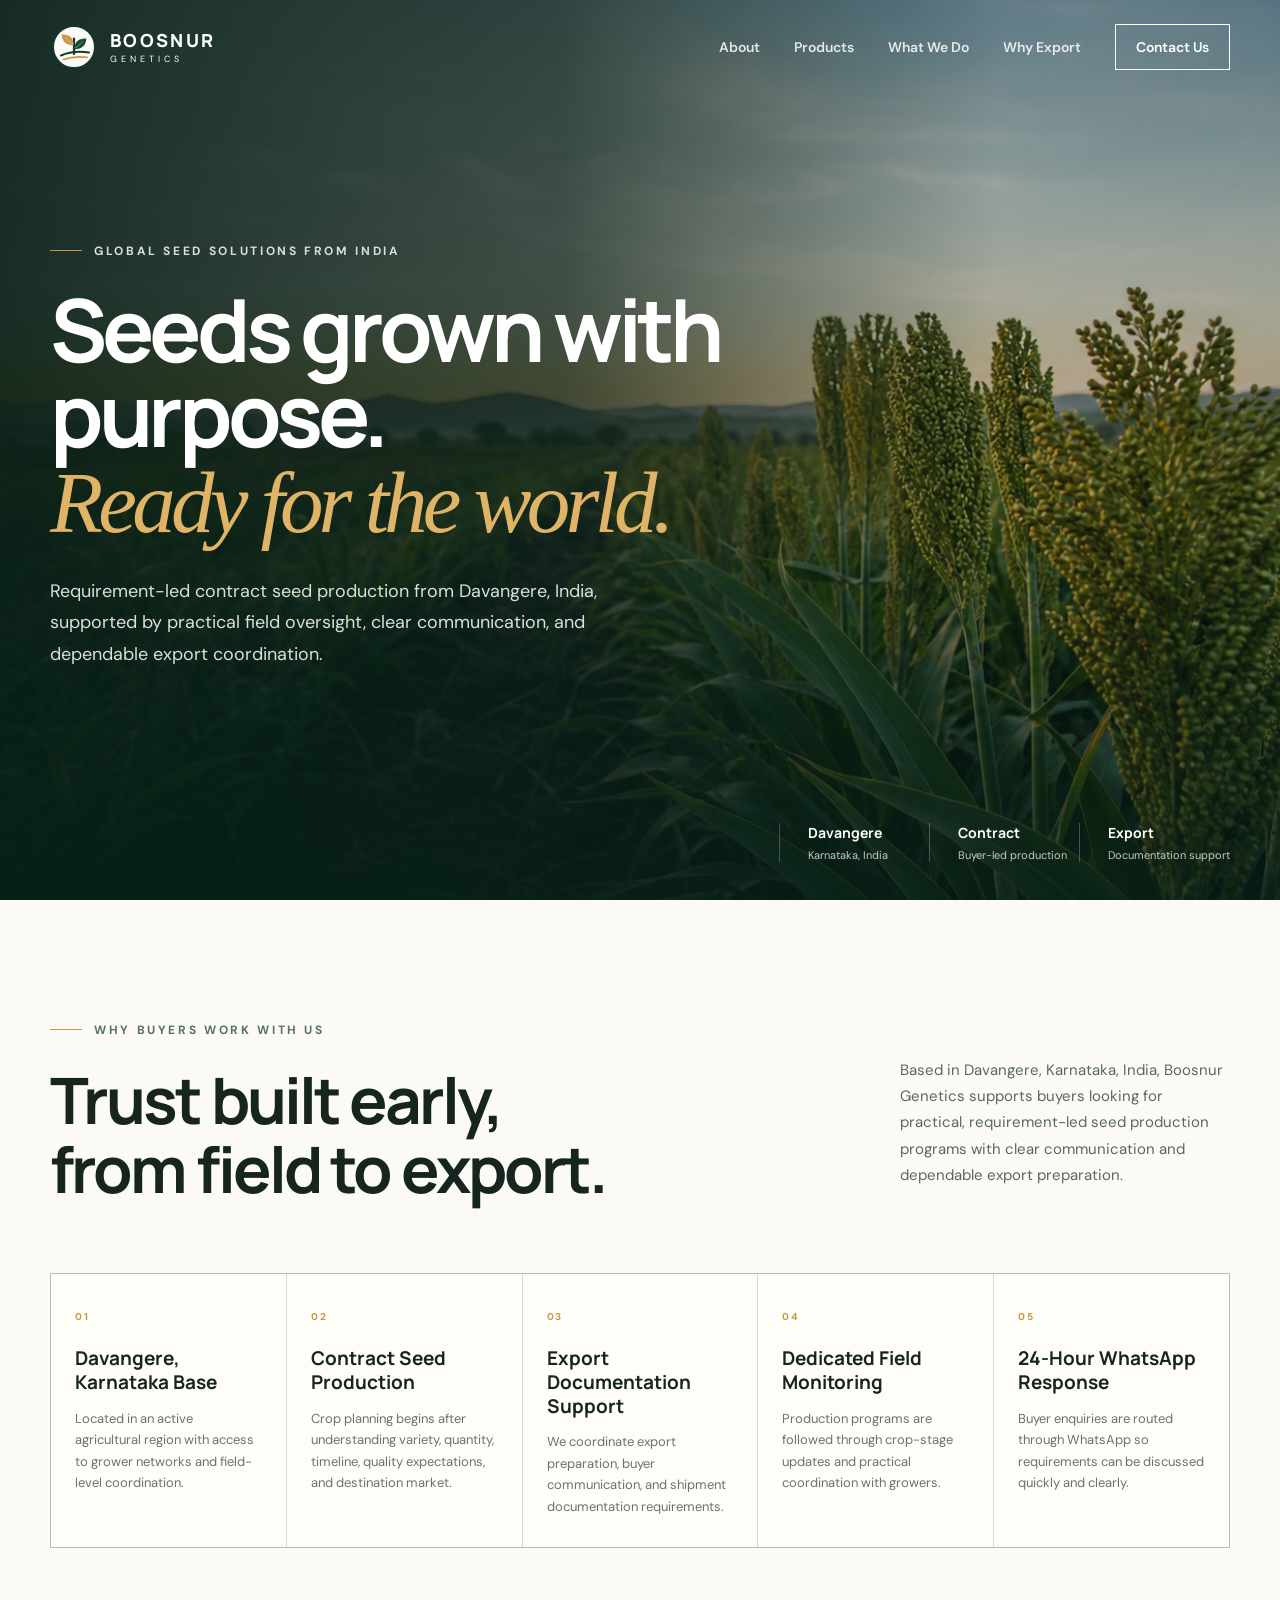
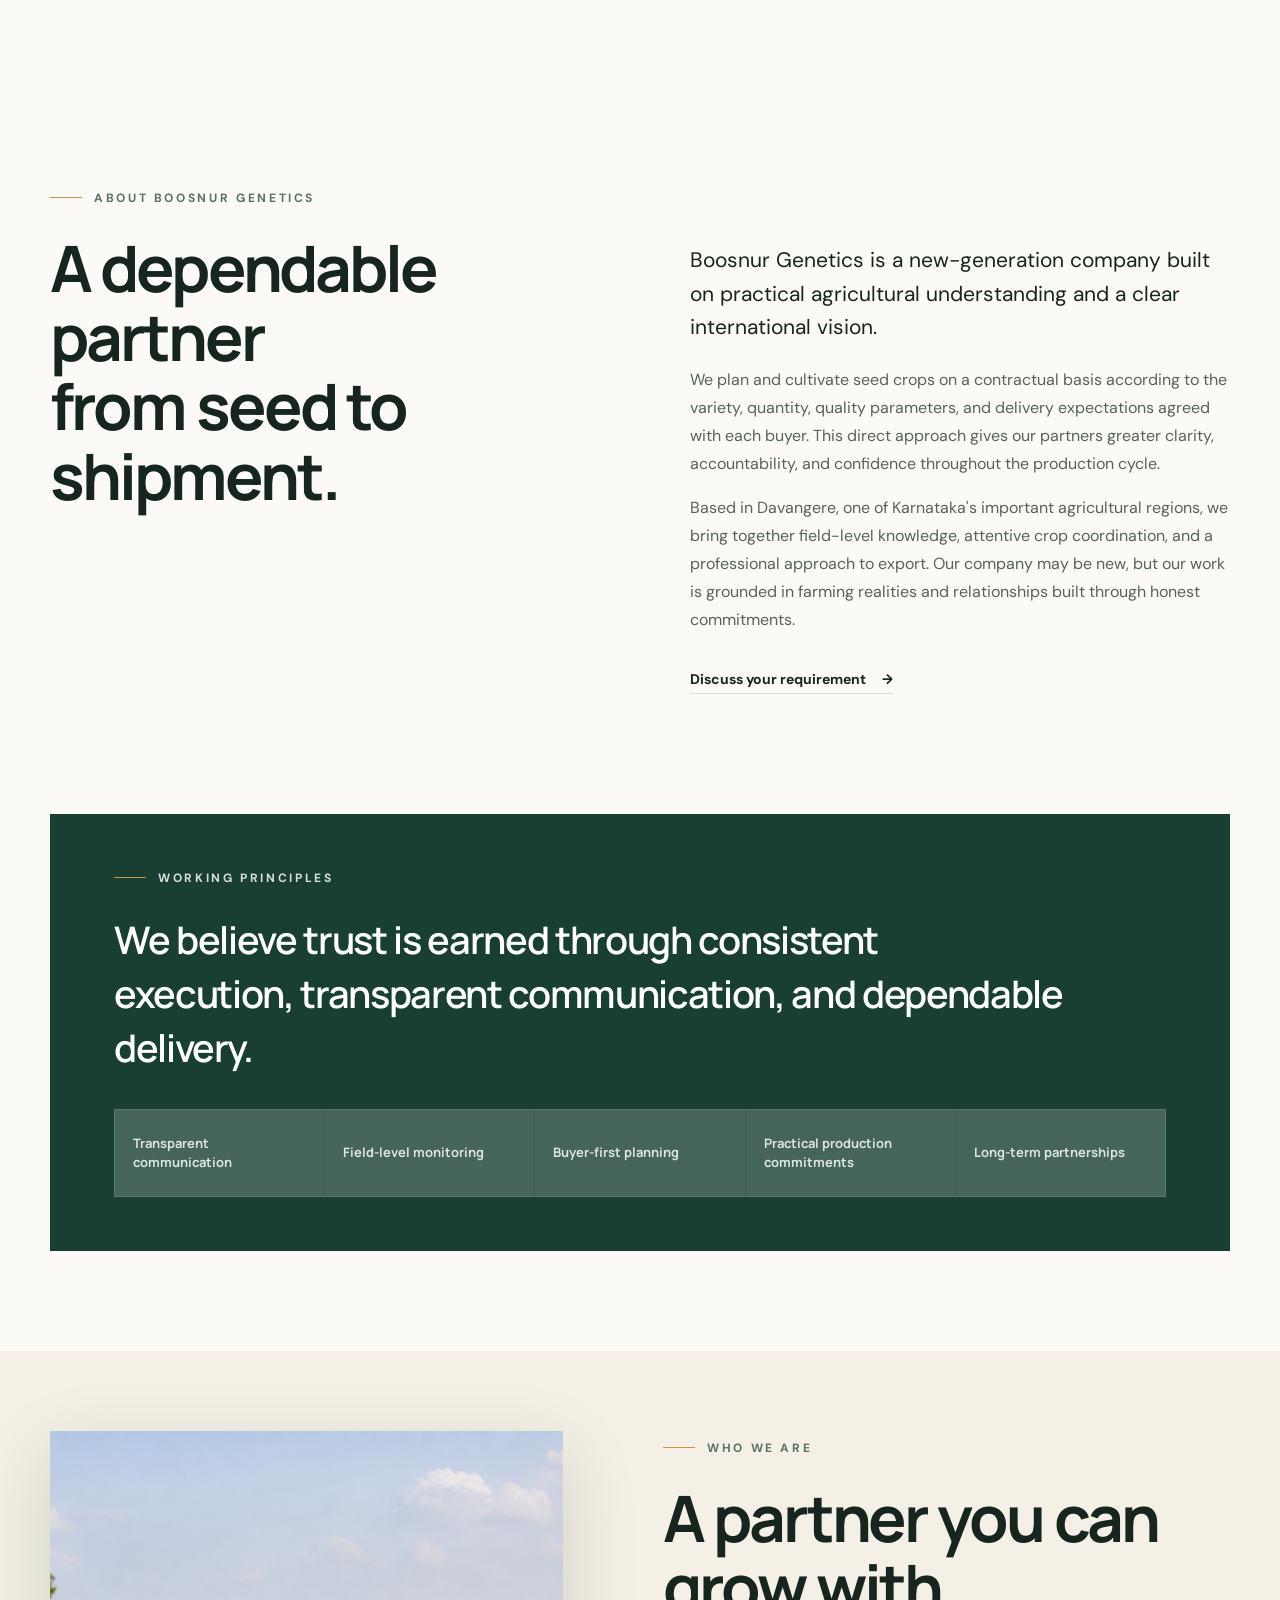
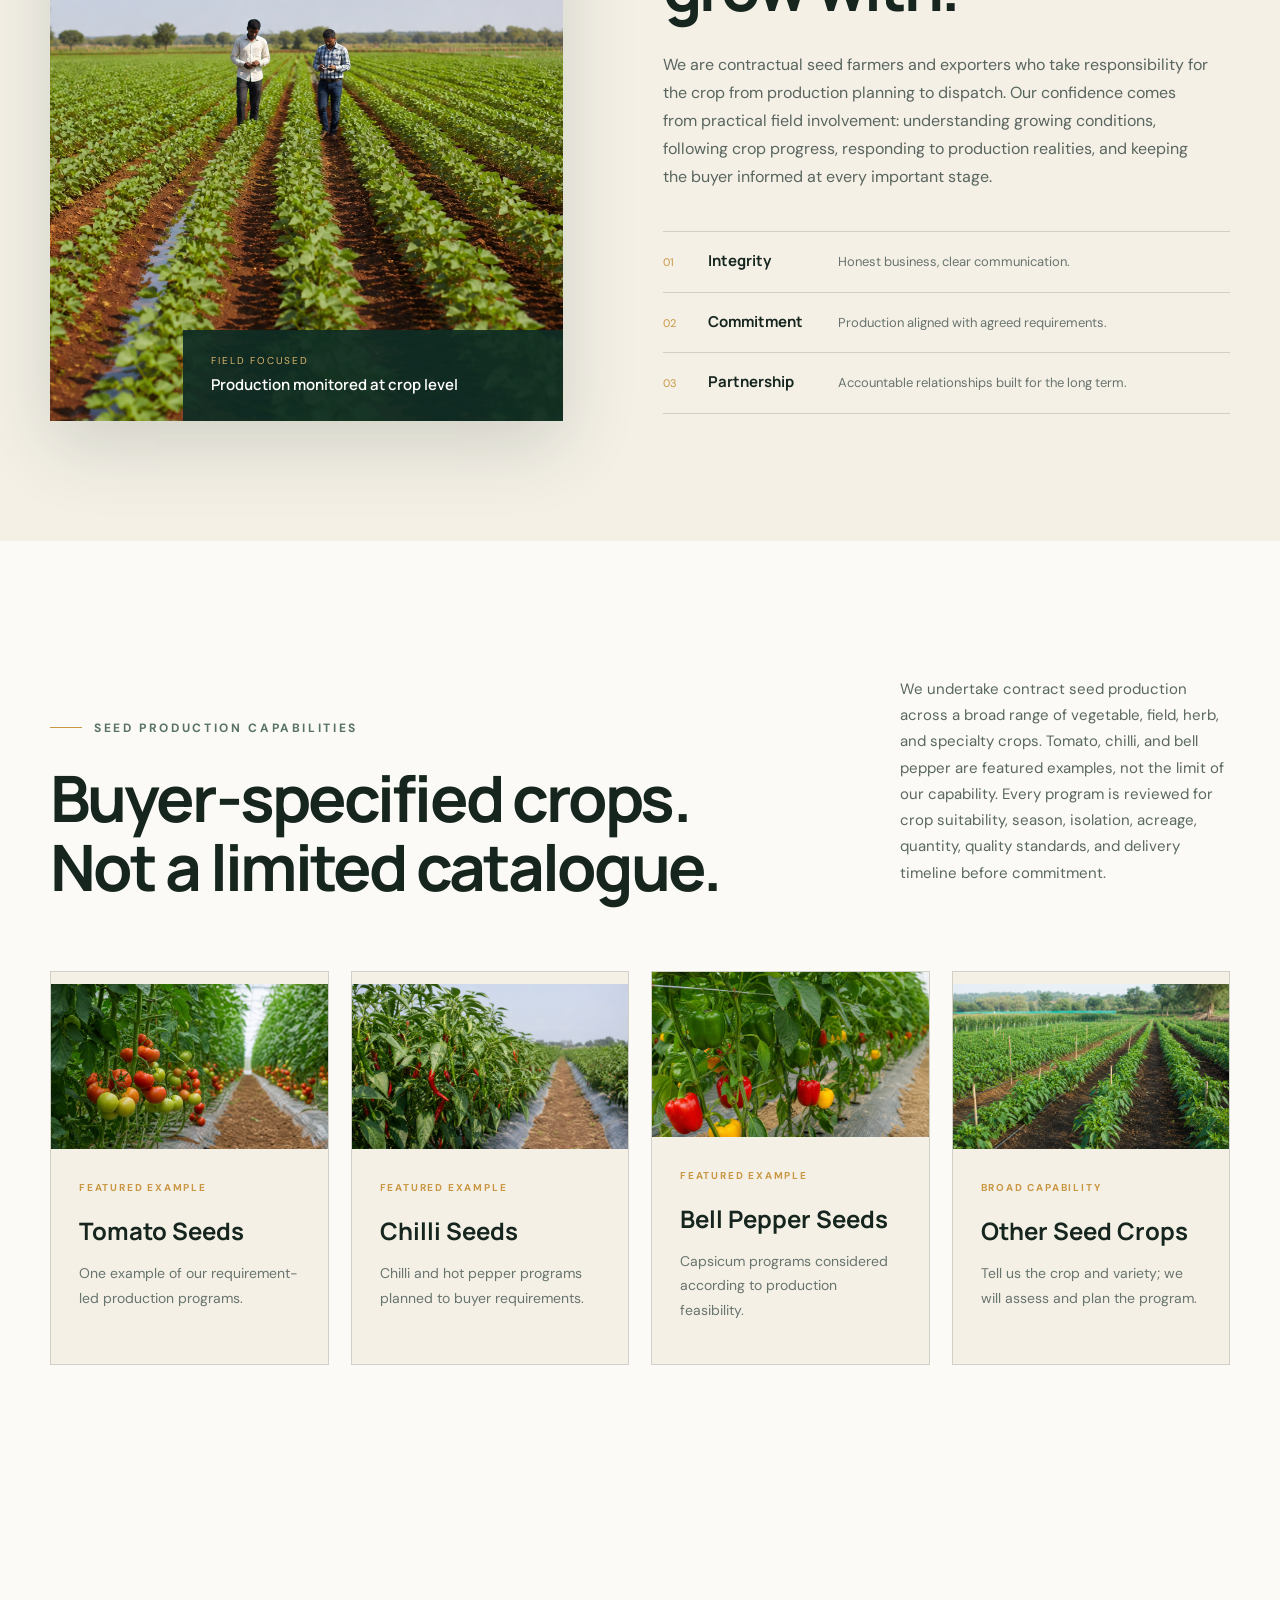
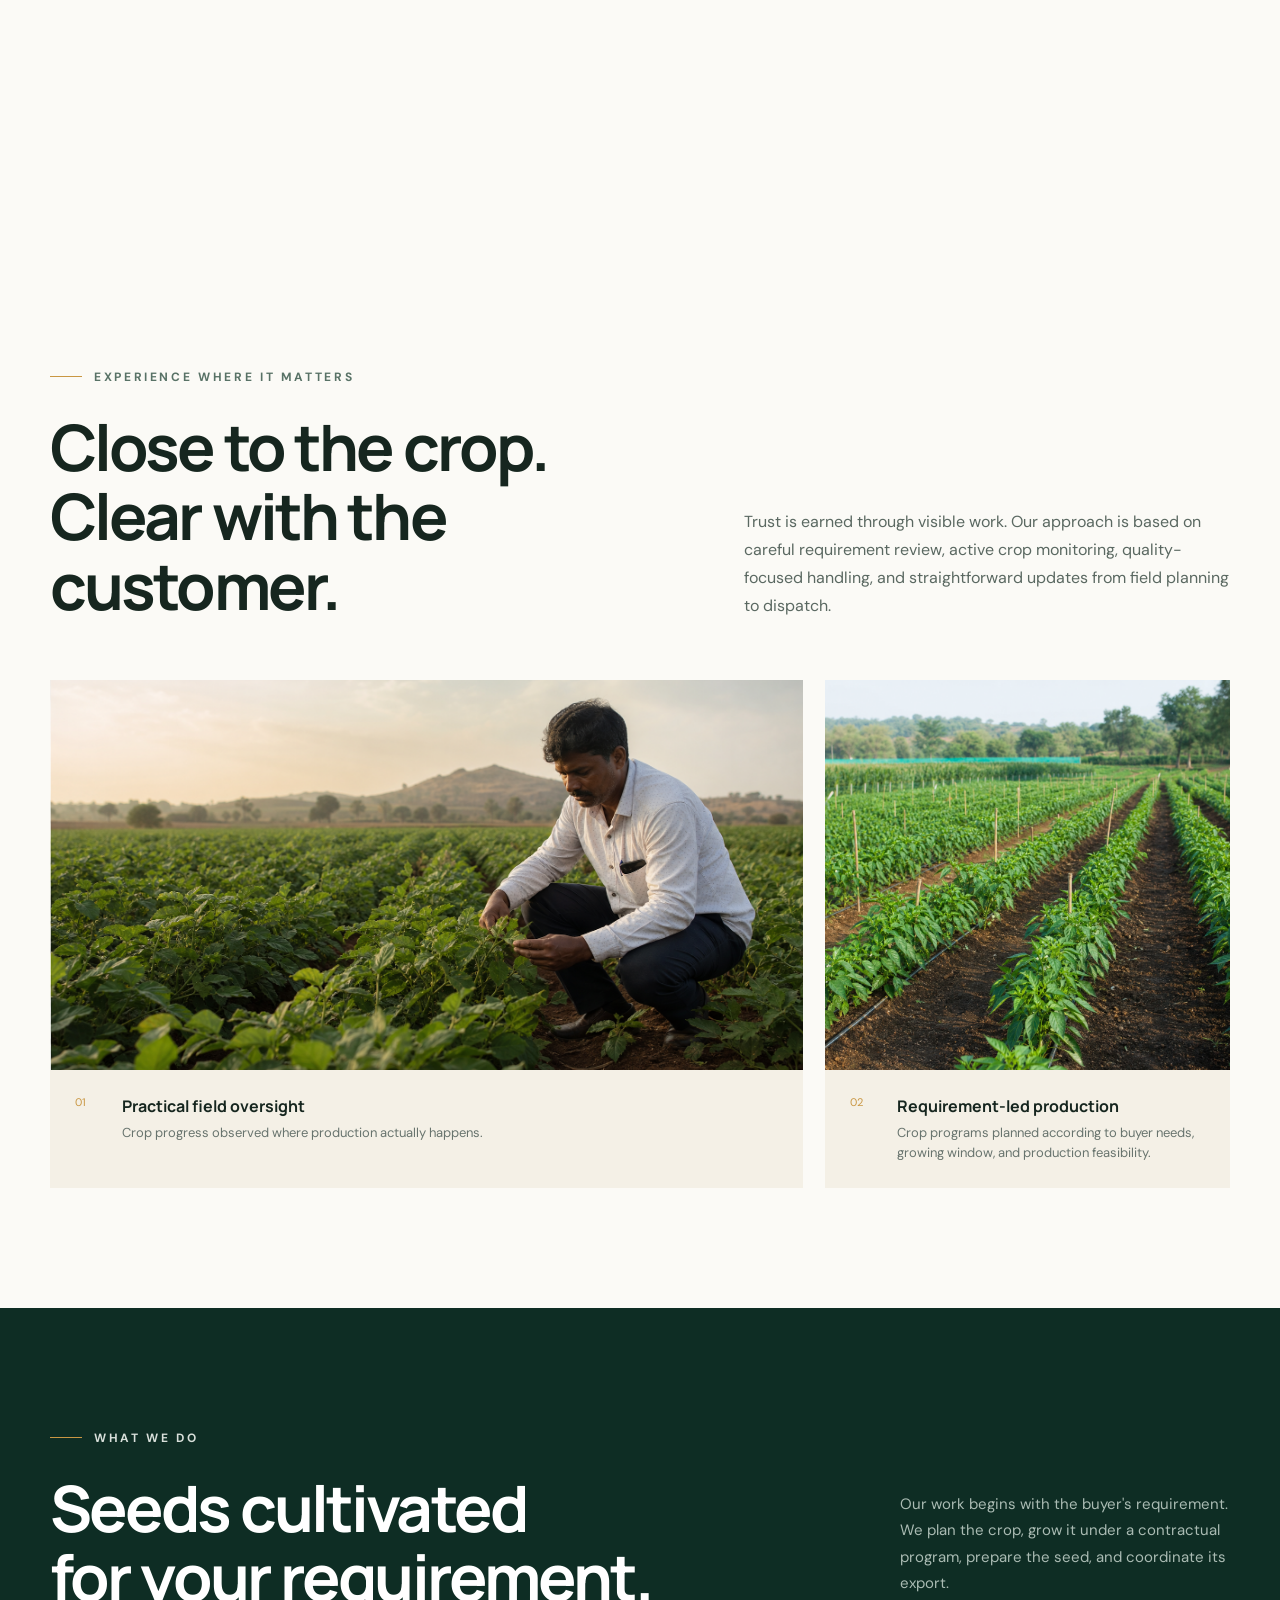
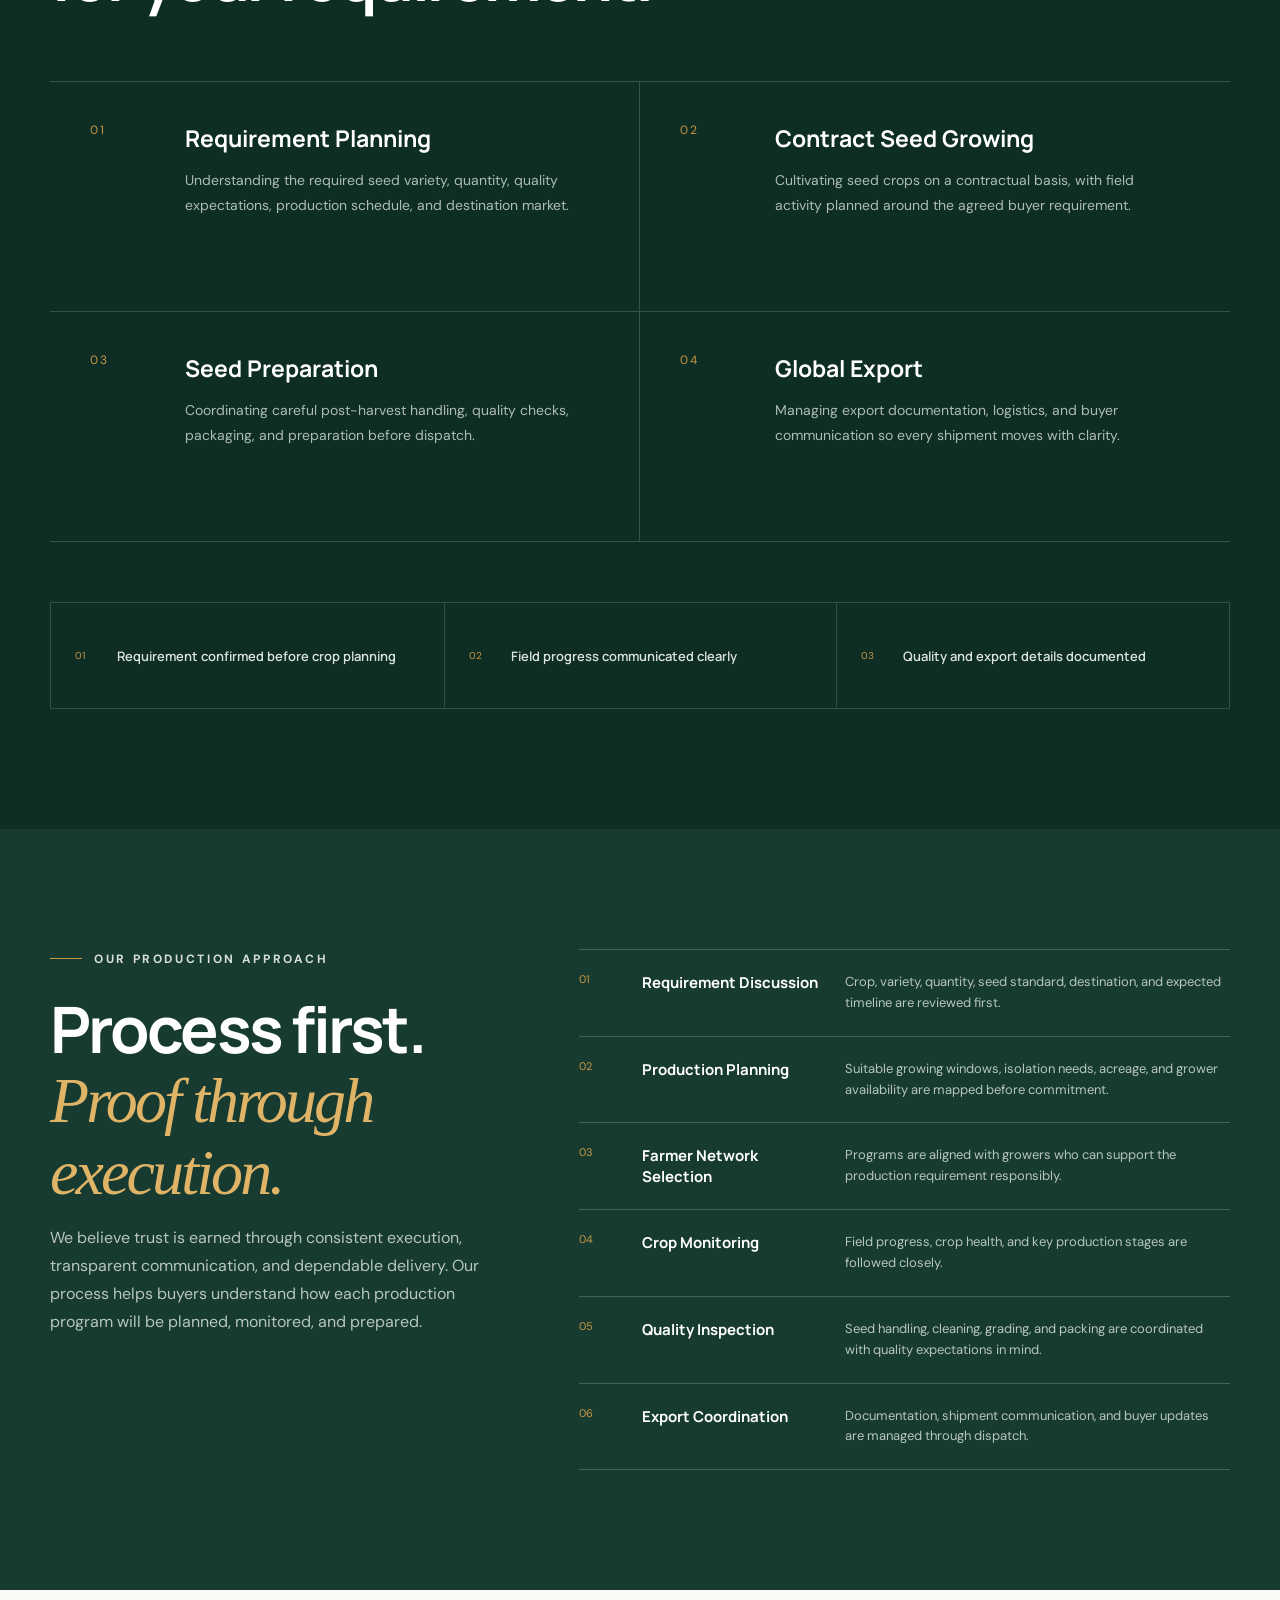
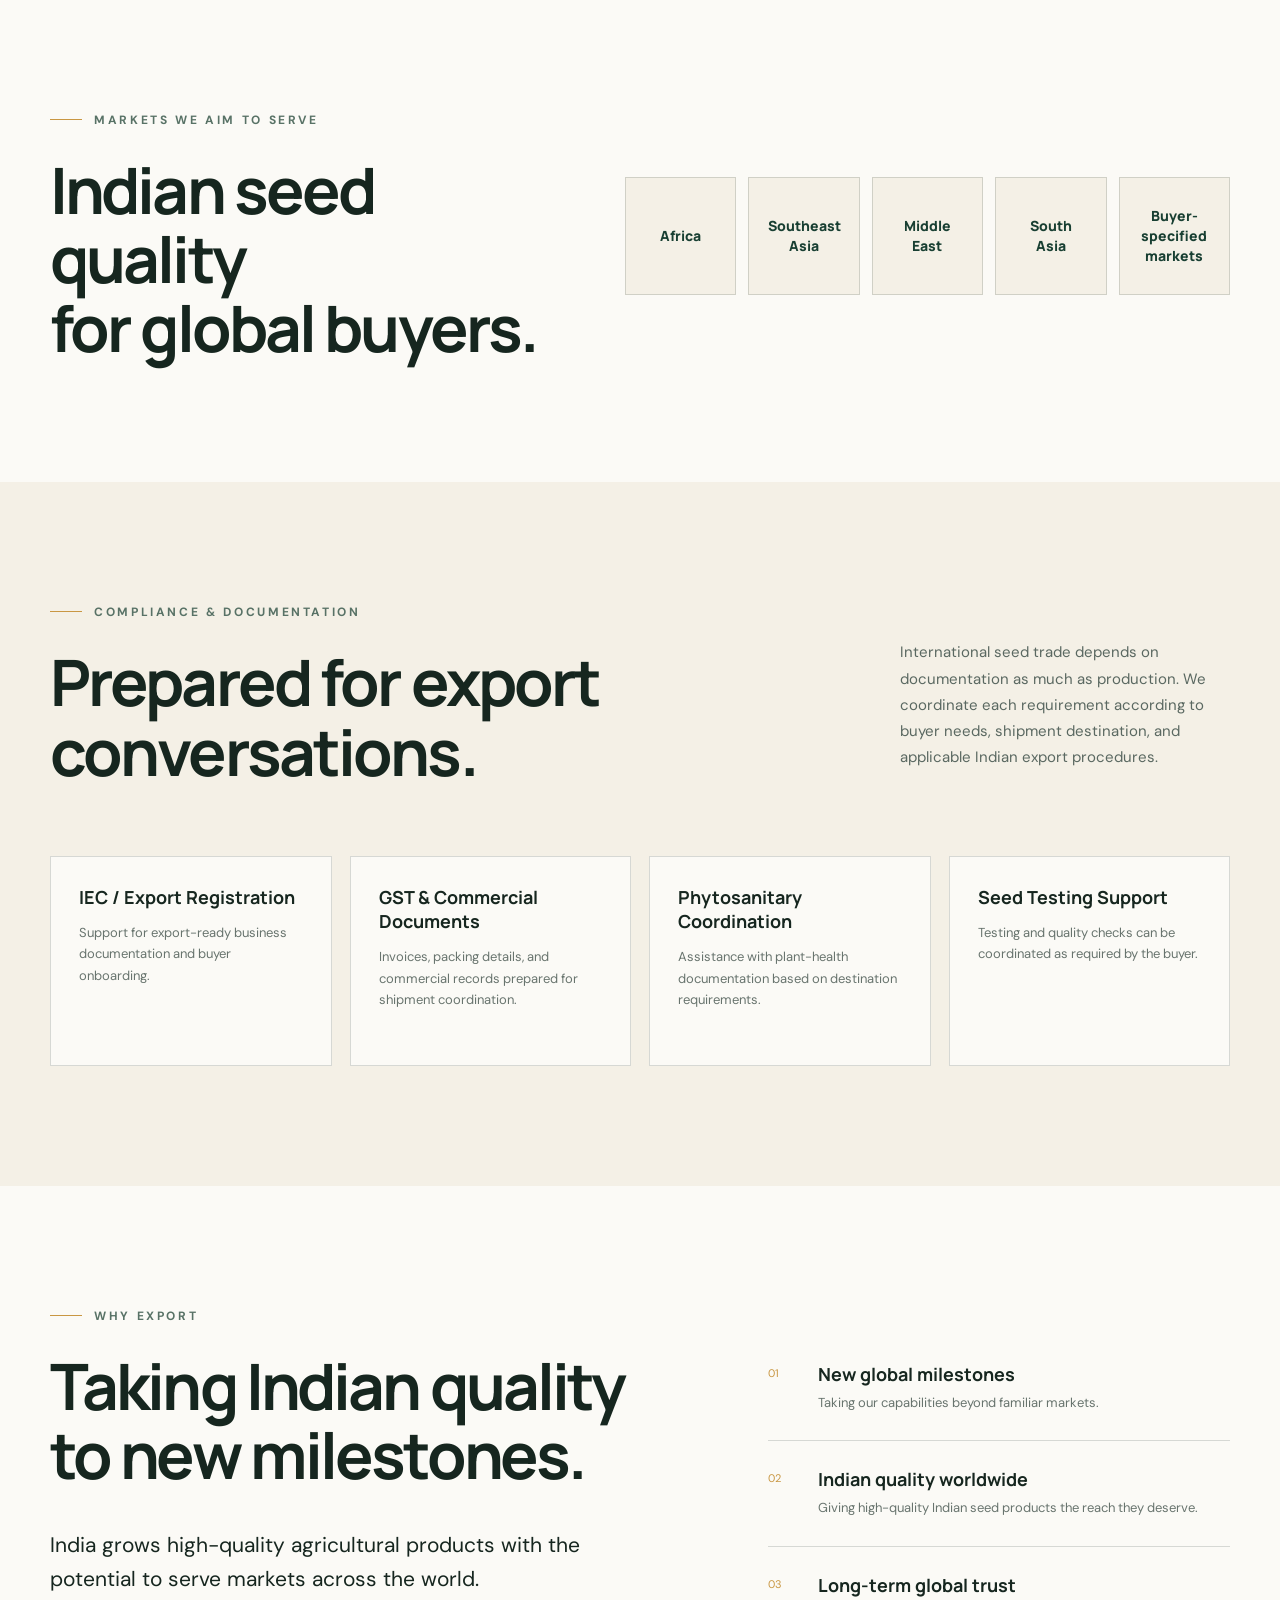
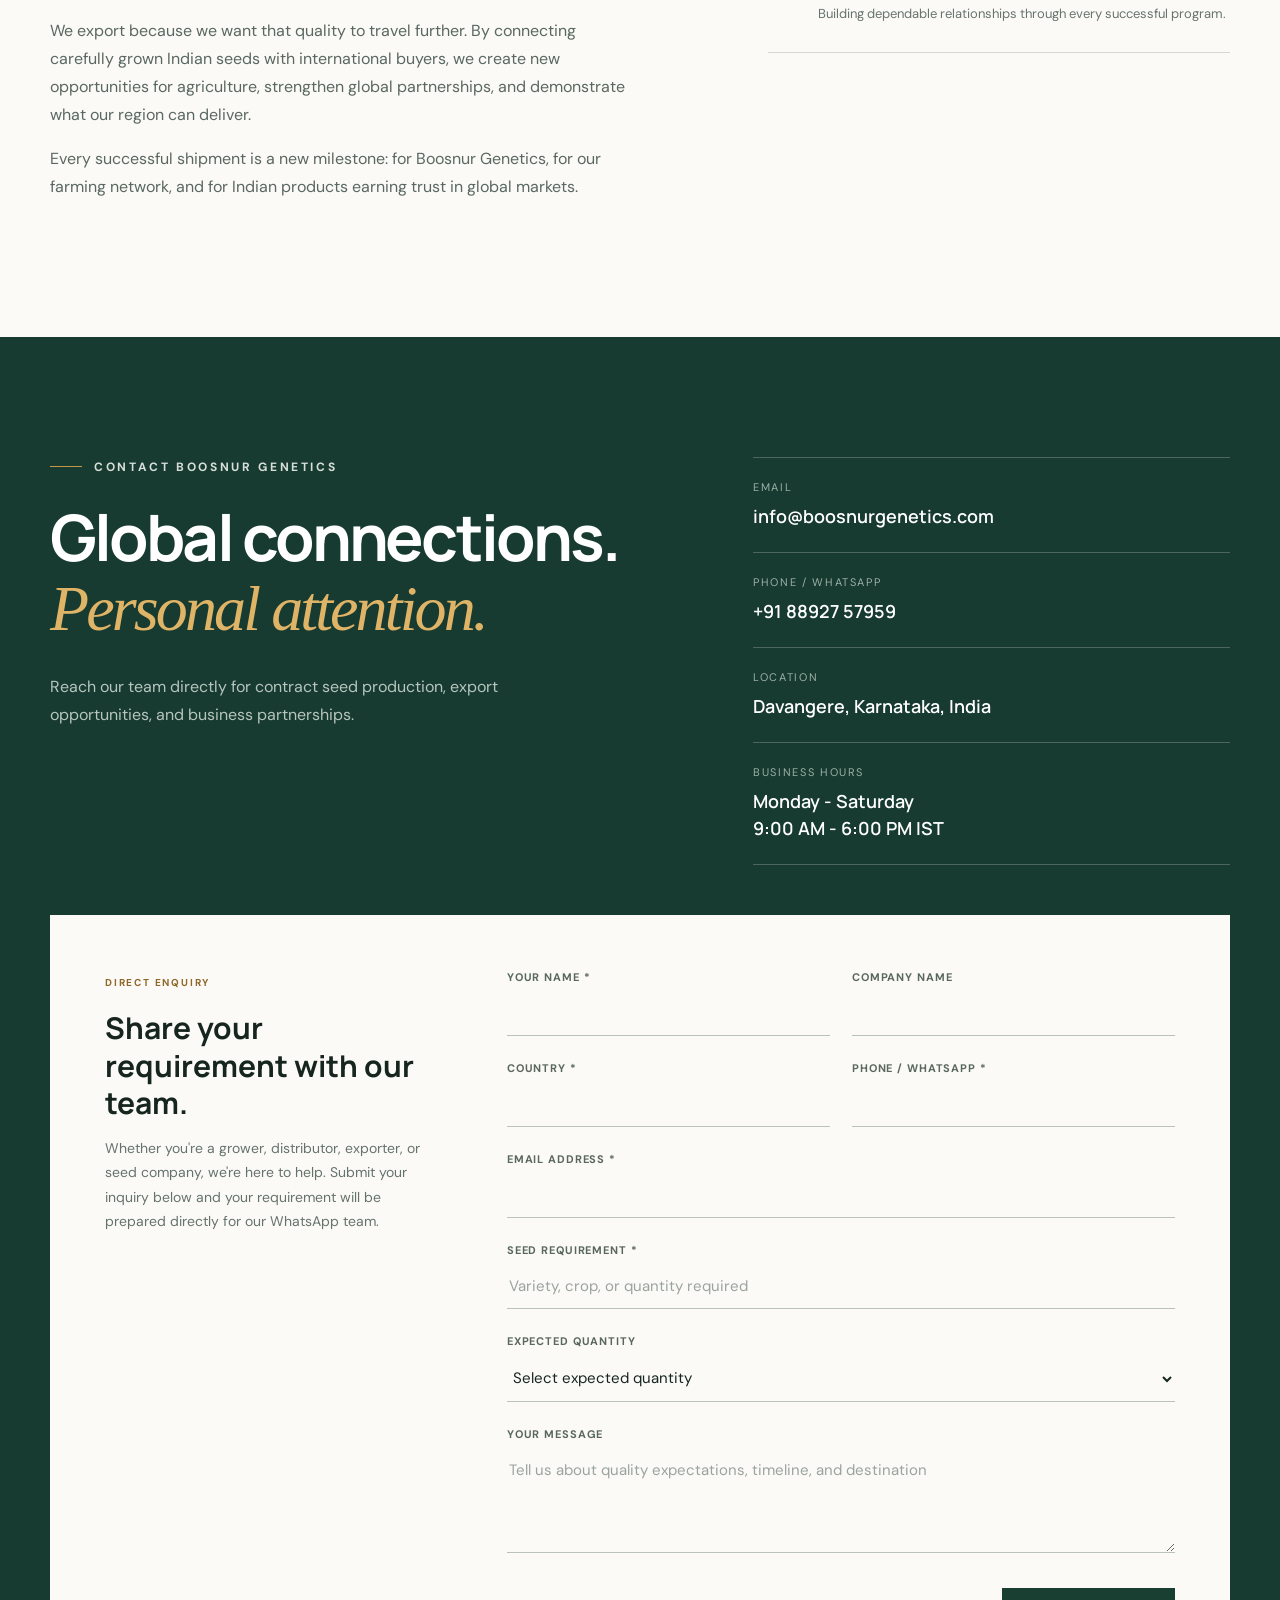
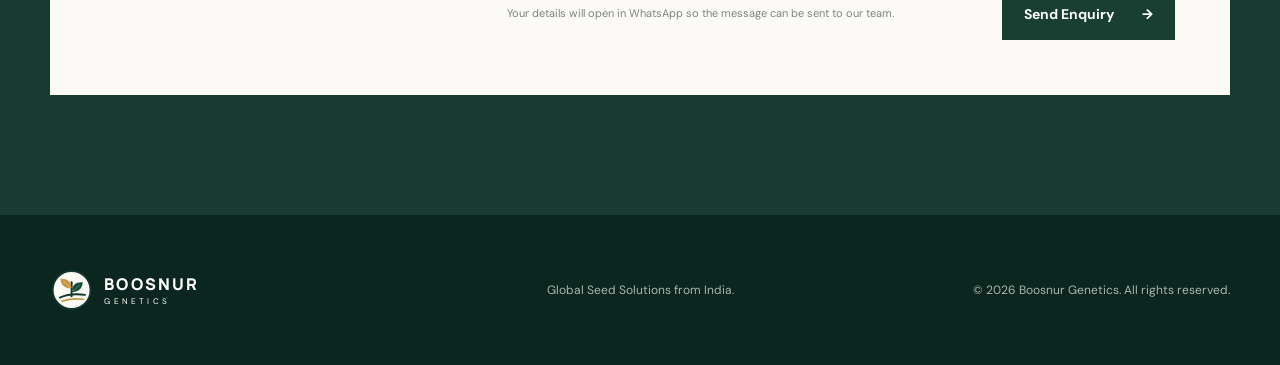
==== commit ee91b960: "Expand seed production capability messaging" ====
--- a/index.html
+++ b/index.html
@@ -3,8 +3,8 @@
 <head>
   <meta charset="UTF-8">
   <meta name="viewport" content="width=device-width, initial-scale=1.0">
-  <meta name="description" content="Boosnur Genetics is a contract seed production and export company from Davangere, Karnataka, India, supporting vegetable seed buyers with requirement-based growing, field monitoring, seed handling, and export documentation coordination.">
-  <meta name="keywords" content="contract seed production India, vegetable seed exporter, seed grower India, hybrid seed production, seed export company, Davangere Karnataka seed production">
+  <meta name="description" content="Boosnur Genetics is a contract seed production and export company from Davangere, Karnataka, India, supporting buyer-specified vegetable, field, and specialty seed programs with requirement-based growing, field monitoring, seed handling, and export coordination.">
+  <meta name="keywords" content="contract seed production India, custom seed multiplication, vegetable seed exporter, field crop seed production, seed grower India, hybrid seed production, seed export company, Davangere Karnataka seed production">
   <title>Contract Seed Production & Export from India | Boosnur Genetics</title>
   <link rel="preconnect" href="https://fonts.googleapis.com">
   <link rel="preconnect" href="https://fonts.gstatic.com" crossorigin>
@@ -123,27 +123,27 @@
       <div class="container">
         <div class="section-heading section-heading-dark">
           <div>
-            <p class="eyebrow">Crops We Produce</p>
-            <h2>Vegetable seed programs<br>planned to buyer needs.</h2>
-          </div>
-          <p>We support requirement-based production for vegetable seed buyers, with crop selection, acreage, isolation, and timeline discussed before each program begins.</p>
+            <p class="eyebrow">Seed Production Capabilities</p>
+            <h2>Buyer-specified crops.<br>Not a limited catalogue.</h2>
+          </div>
+          <p>We undertake contract seed production across a broad range of vegetable, field, herb, and specialty crops. Tomato, chilli, and bell pepper are featured examples, not the limit of our capability. Every program is reviewed for crop suitability, season, isolation, acreage, quantity, quality standards, and delivery timeline before commitment.</p>
         </div>
         <div class="product-grid">
           <button class="product-card reveal" type="button" data-product="tomato">
             <img src="assets/product-tomato.png" alt="Tomato plants under planned seed production">
-            <span>Tomato</span><h3>Tomato Seeds</h3><p>Click to view cultivation and production details.</p>
+            <span>Featured Example</span><h3>Tomato Seeds</h3><p>One example of our requirement-led production programs.</p>
           </button>
           <button class="product-card reveal" type="button" data-product="chilli">
             <img src="assets/product-chilli.png" alt="Chilli plants growing in organized field rows">
-            <span>Chilli</span><h3>Chilli Seeds</h3><p>Click to view chilli and hot pepper production details.</p>
+            <span>Featured Example</span><h3>Chilli Seeds</h3><p>Chilli and hot pepper programs planned to buyer requirements.</p>
           </button>
           <button class="product-card reveal" type="button" data-product="bell-pepper">
             <img src="assets/product-bell-pepper.png" alt="Bell pepper plants in protected cultivation">
-            <span>Bell Pepper</span><h3>Bell Pepper Seeds</h3><p>Click to view capsicum production details.</p>
+            <span>Featured Example</span><h3>Bell Pepper Seeds</h3><p>Capsicum programs considered according to production feasibility.</p>
           </button>
           <button class="product-card reveal" type="button" data-product="custom">
             <img src="assets/product-custom.png" alt="Organized vegetable seed production field with crop rows">
-            <span>Custom</span><h3>Buyer-Specified Crops</h3><p>Click to view requirement-based crop planning.</p>
+            <span>Broad Capability</span><h3>Other Seed Crops</h3><p>Tell us the crop and variety; we will assess and plan the program.</p>
           </button>
         </div>
         <div class="availability-panel reveal">
@@ -156,10 +156,10 @@
               <tr><th>Crop</th><th>Availability</th><th>MOQ</th></tr>
             </thead>
             <tbody>
-              <tr><td>Tomato</td><td>On Request</td><td>Discuss by program</td></tr>
-              <tr><td>Chilli / Hot Pepper</td><td>On Request</td><td>Discuss by program</td></tr>
-              <tr><td>Bell Pepper / Capsicum</td><td>On Request</td><td>Discuss by program</td></tr>
-              <tr><td>Buyer-Specified Crops</td><td>Feasibility Review</td><td>Variable</td></tr>
+              <tr><td>Vegetable Seed Crops</td><td>On Request</td><td>Discuss by program</td></tr>
+              <tr><td>Field Crop Seeds</td><td>Feasibility Review</td><td>Discuss by program</td></tr>
+              <tr><td>Herbs &amp; Specialty Crops</td><td>Feasibility Review</td><td>Discuss by program</td></tr>
+              <tr><td>Buyer-Specified Varieties</td><td>Custom Planning</td><td>Variable</td></tr>
             </tbody>
           </table>
         </div>
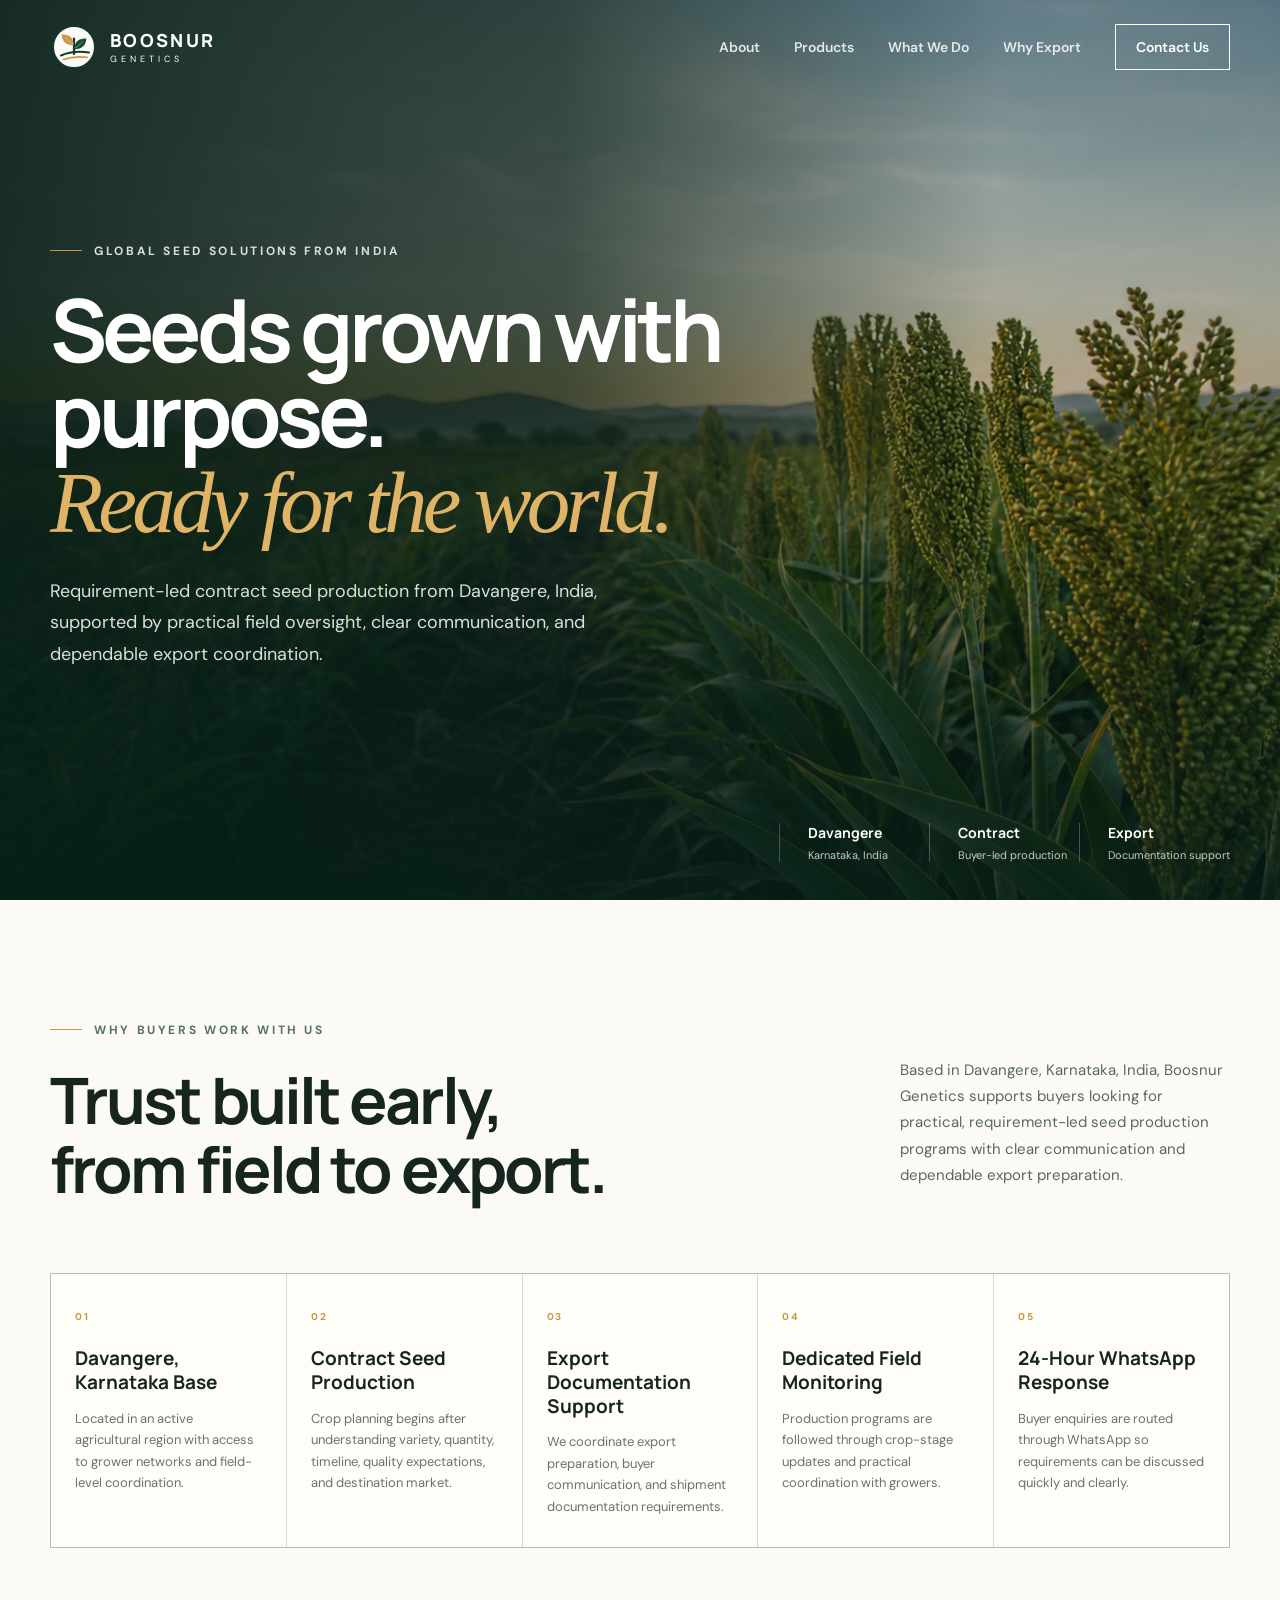
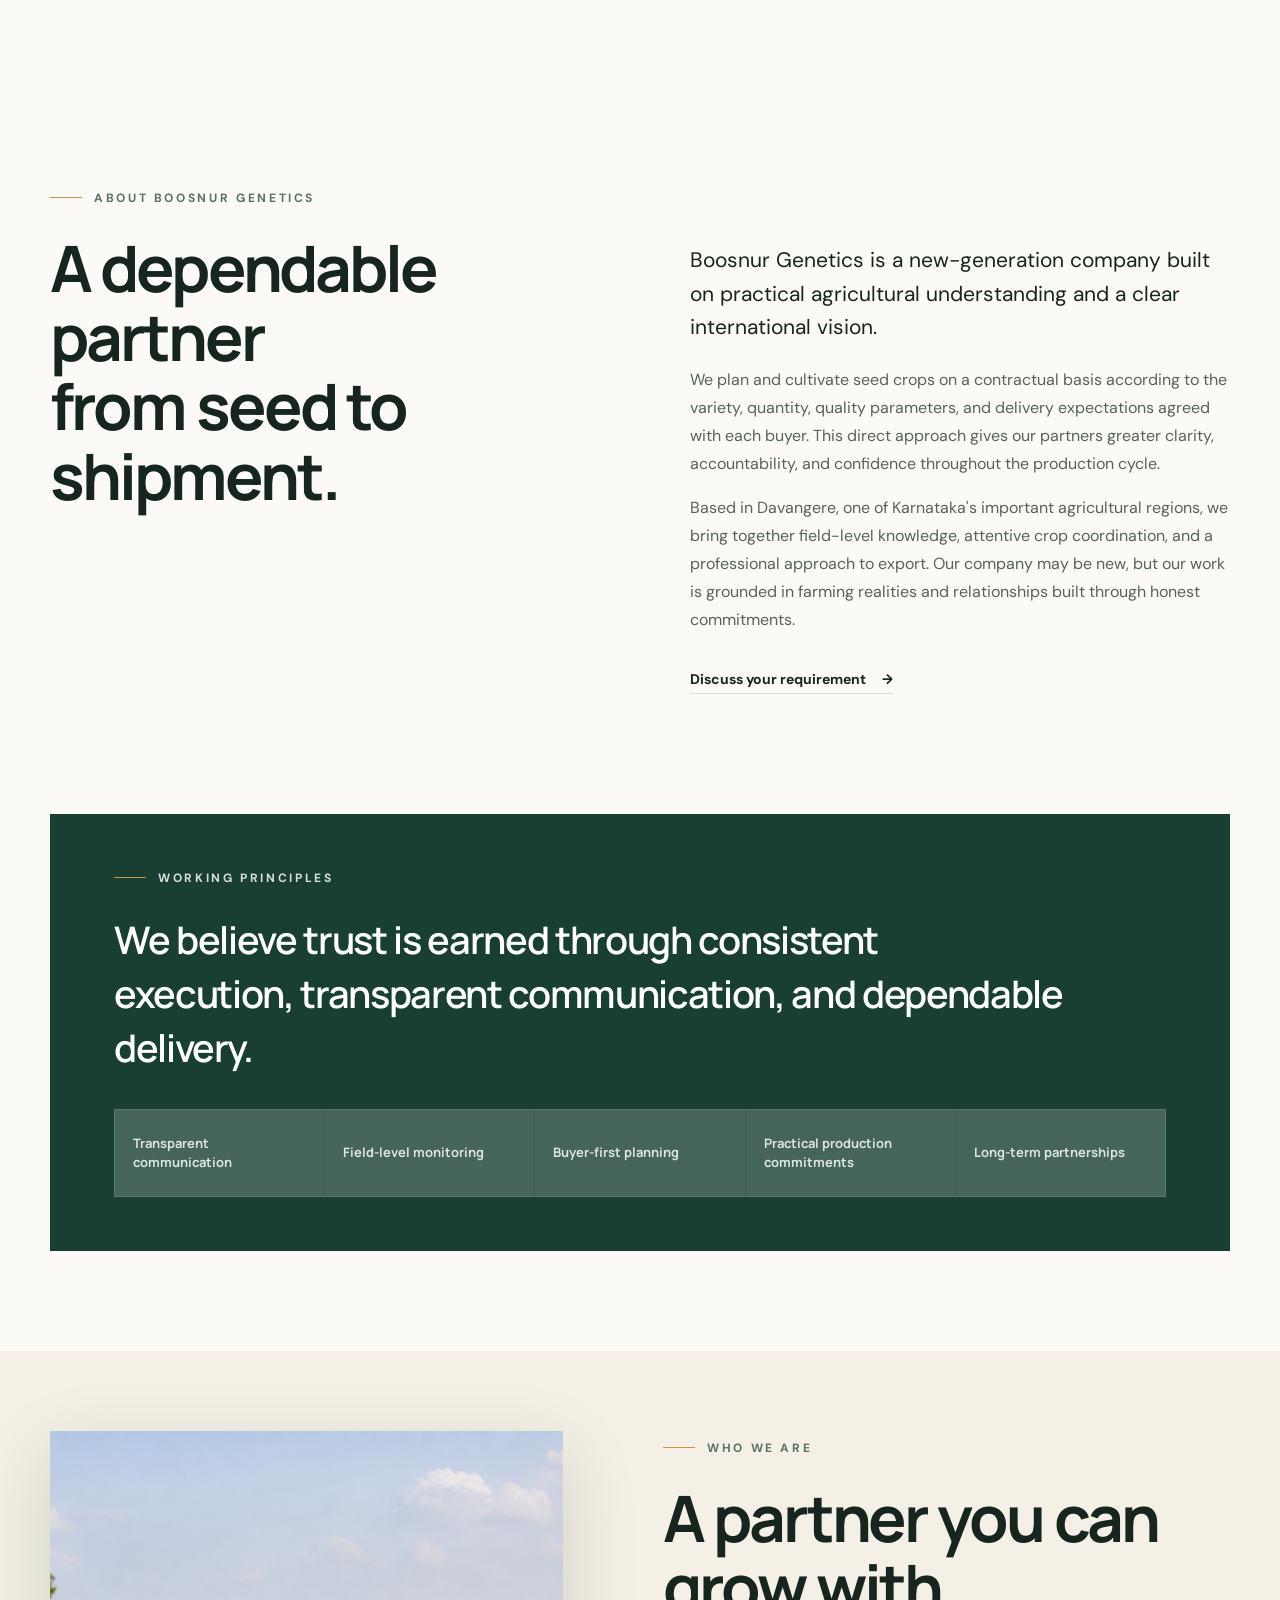
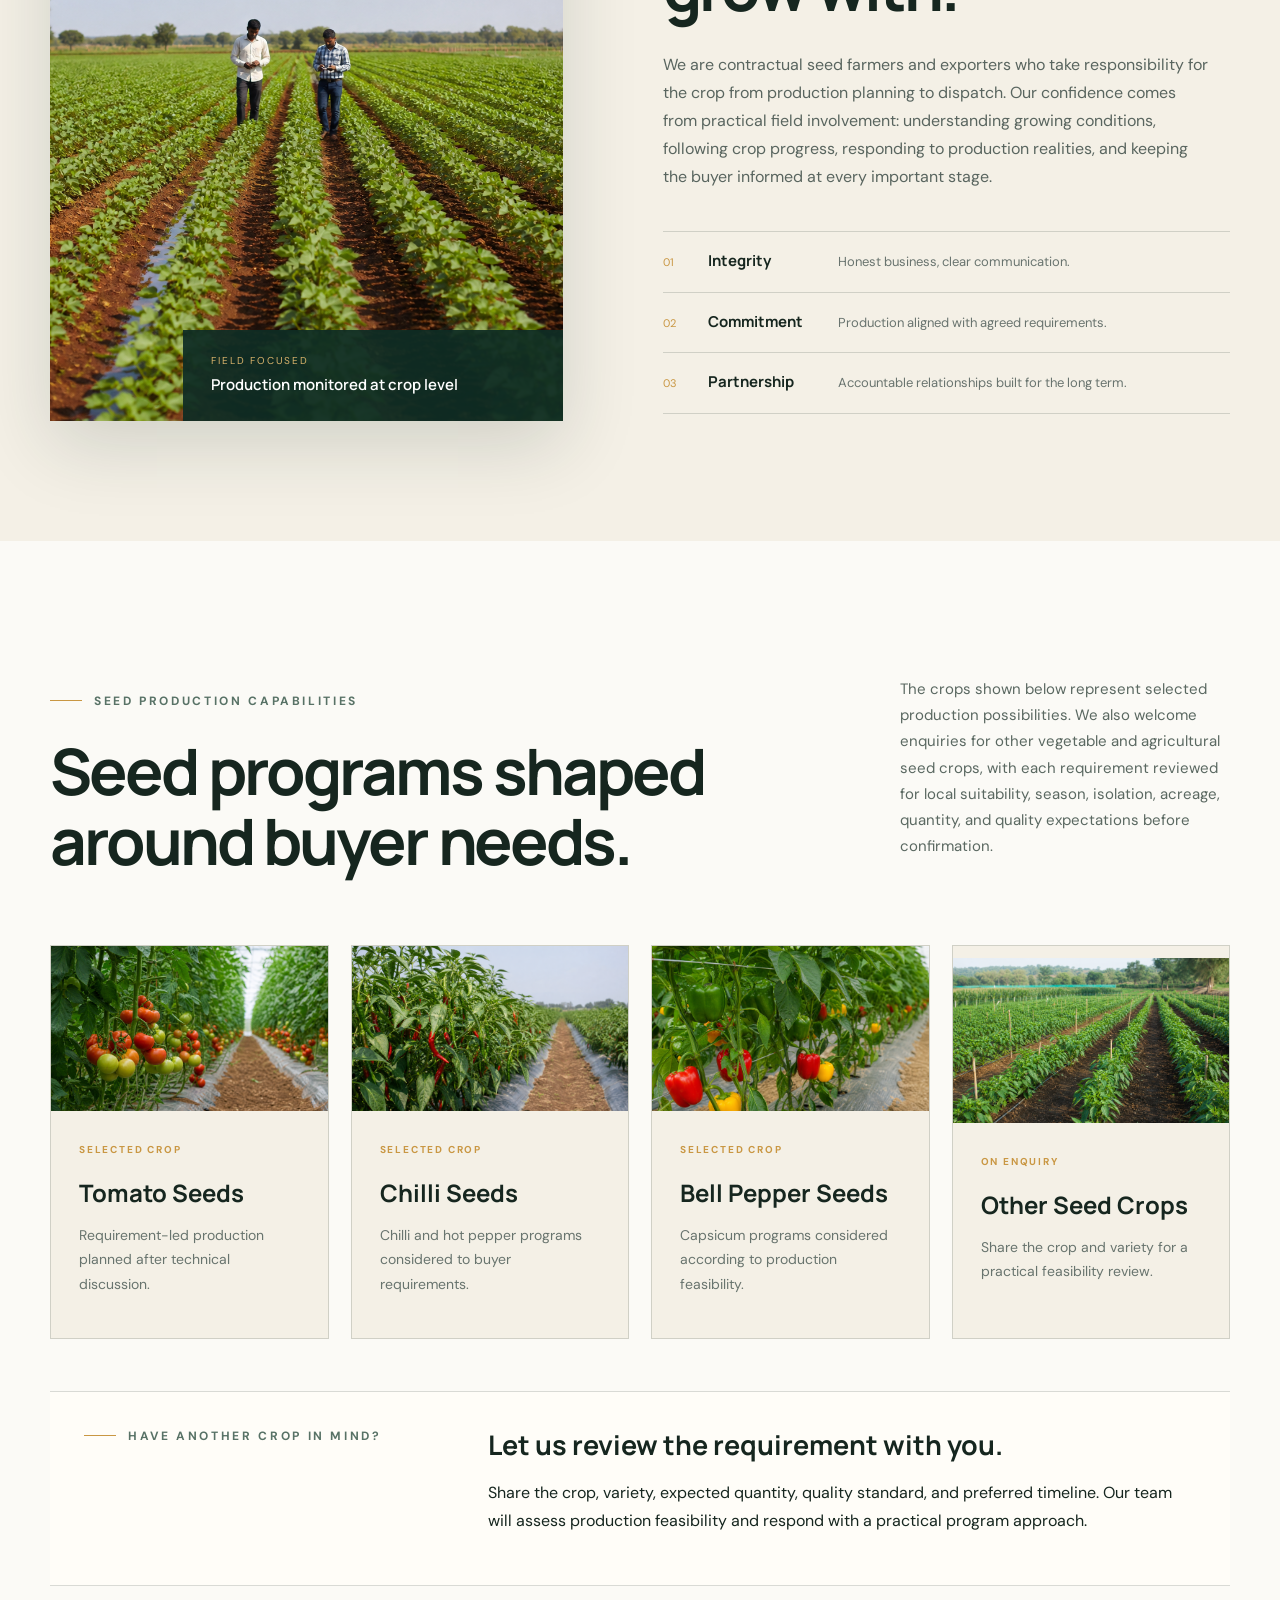
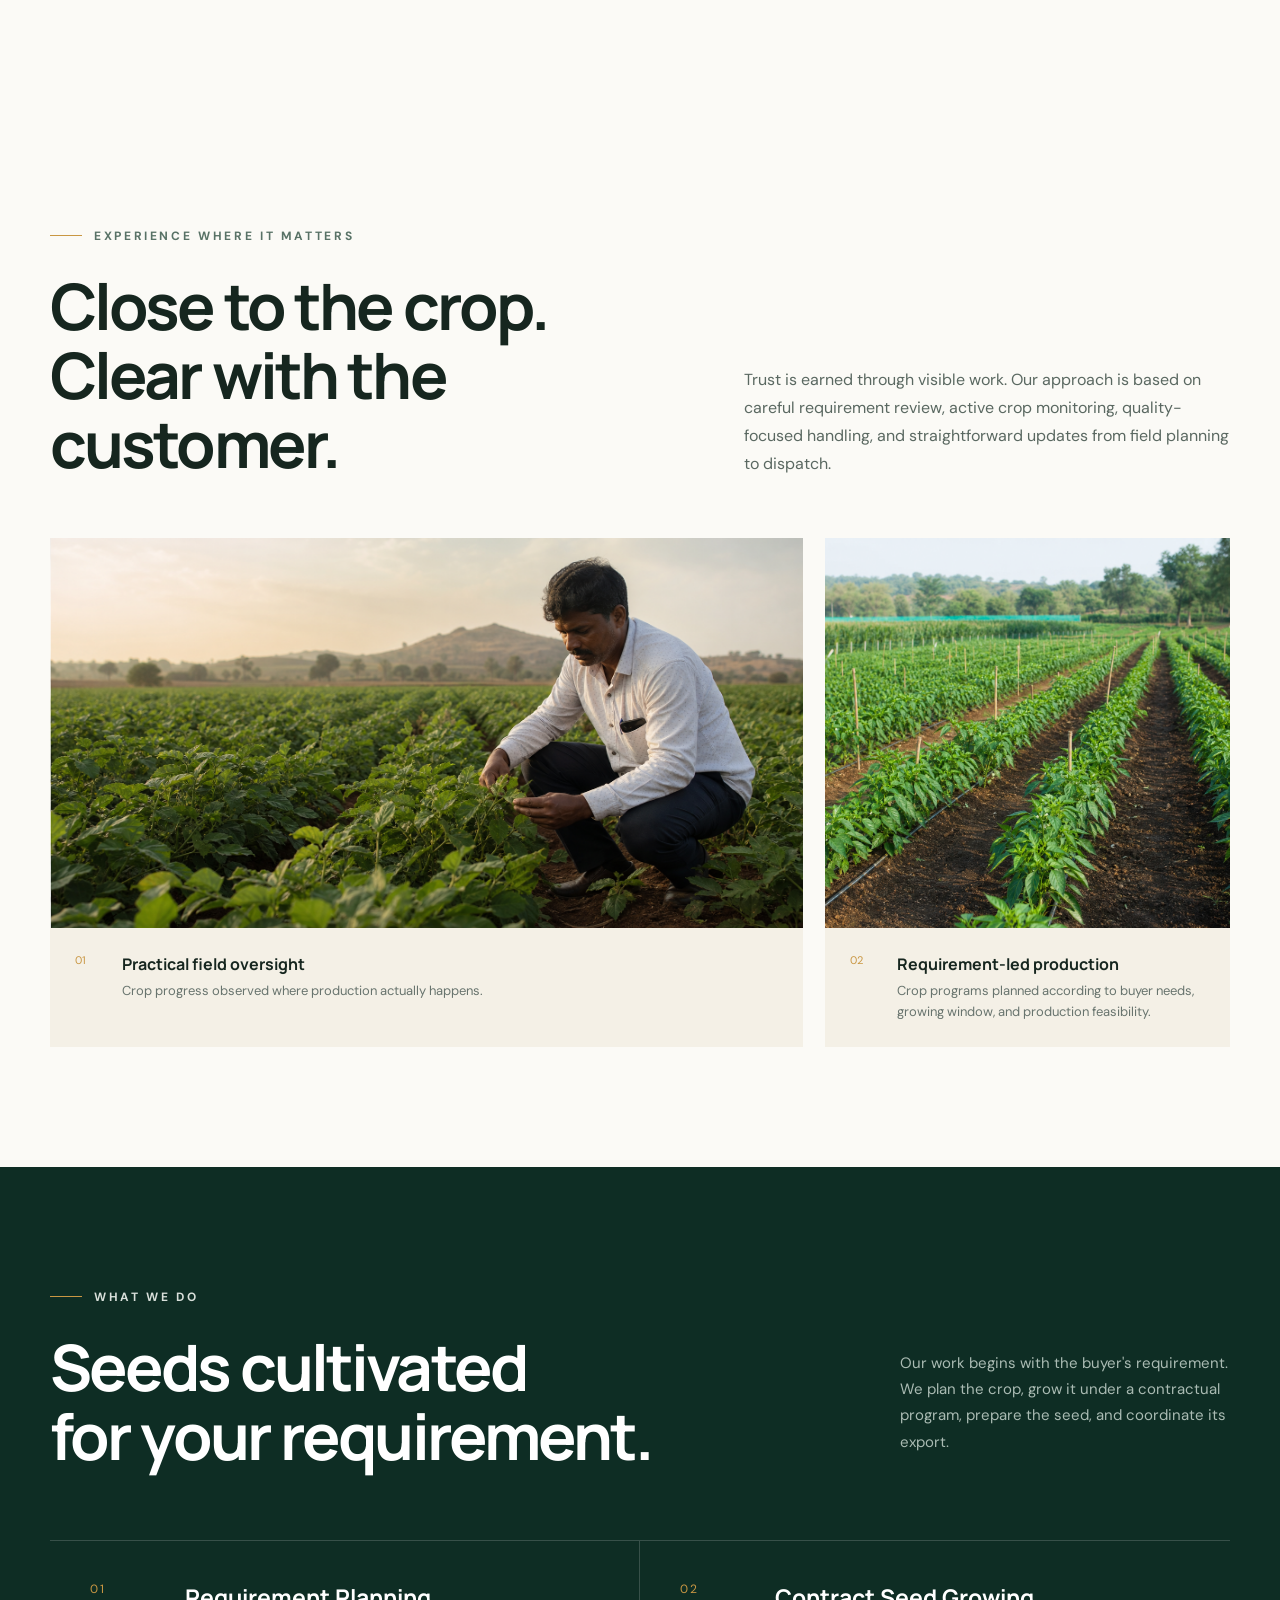
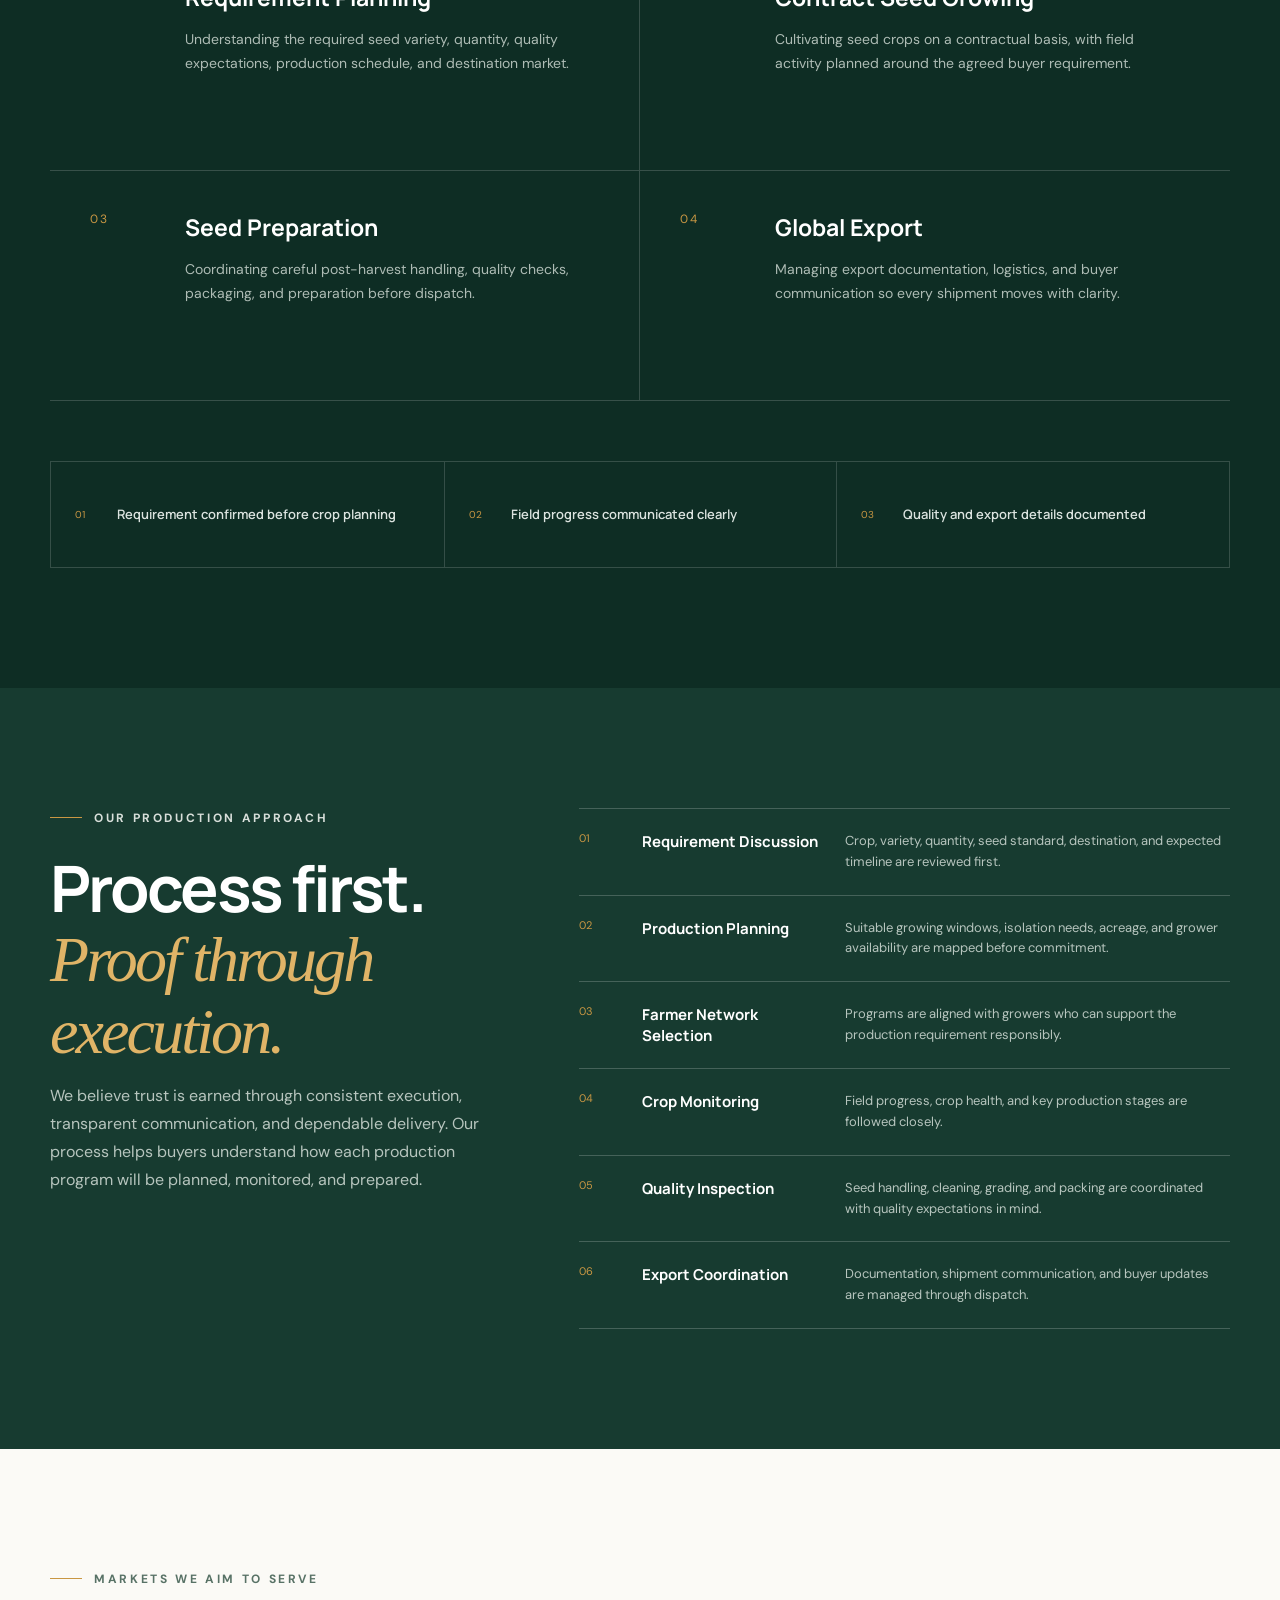
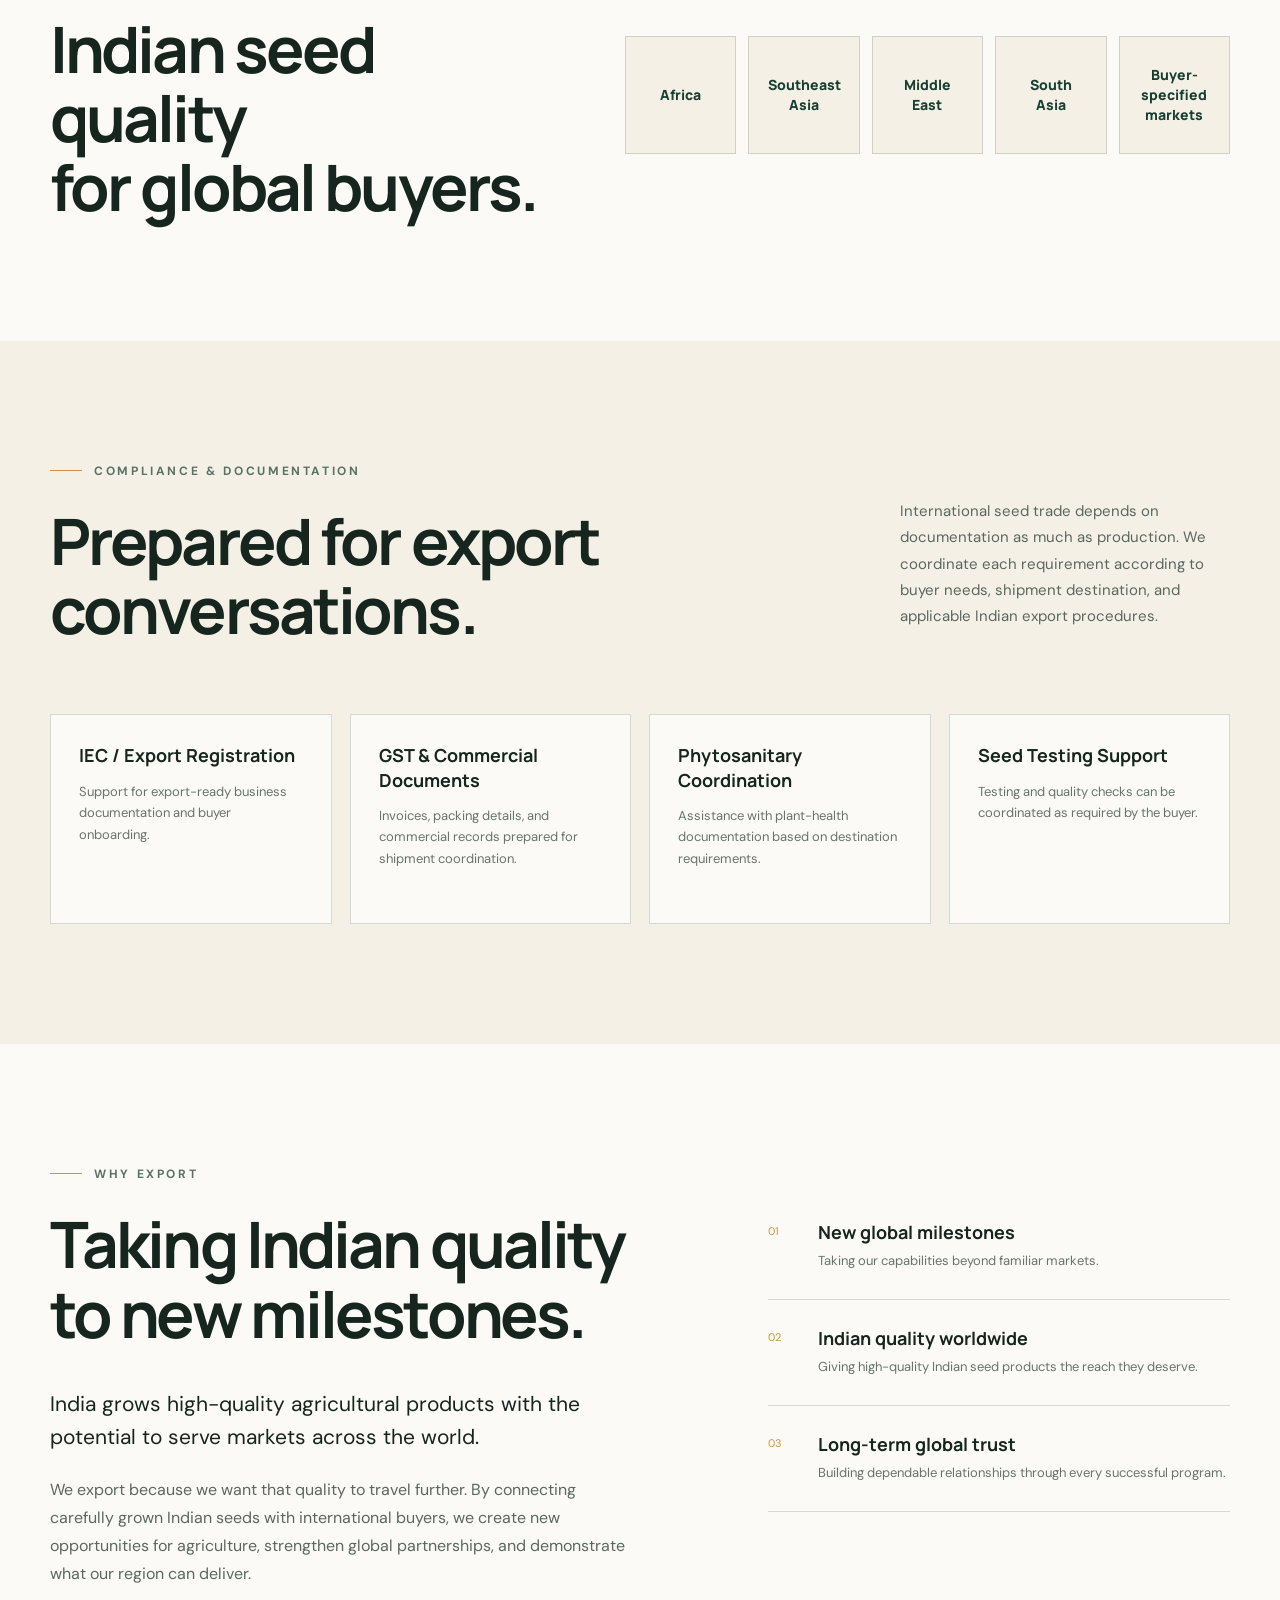
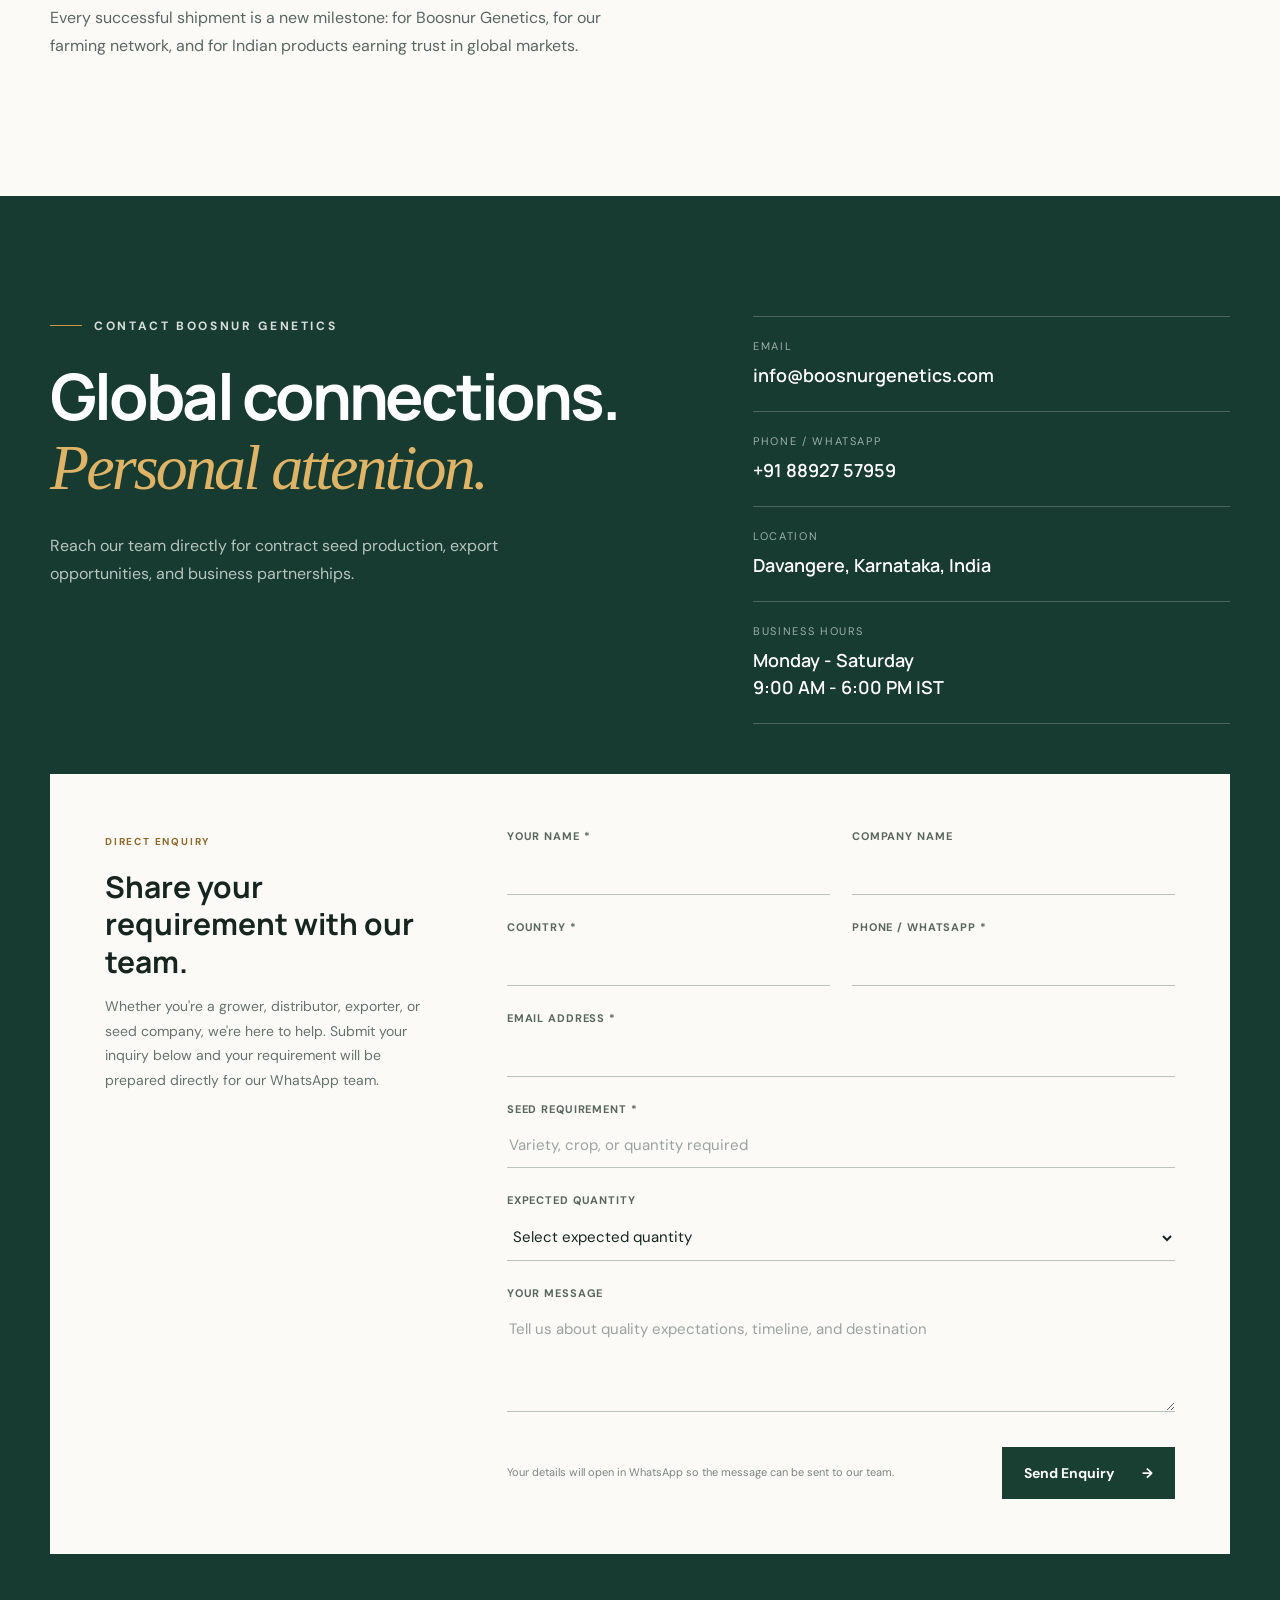
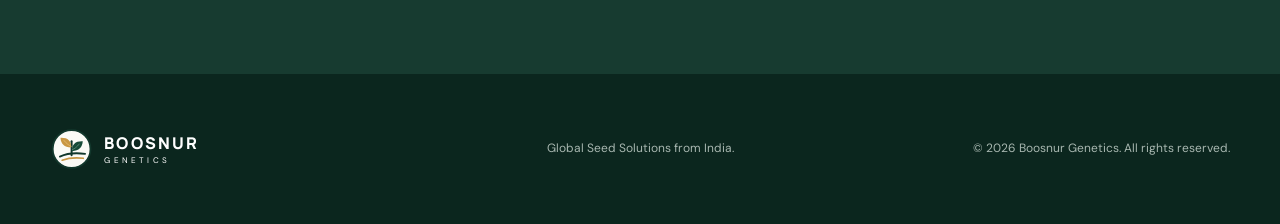
==== commit 723a7895: "Refine crop capability presentation" ====
--- a/index.html
+++ b/index.html
@@ -124,44 +124,34 @@
         <div class="section-heading section-heading-dark">
           <div>
             <p class="eyebrow">Seed Production Capabilities</p>
-            <h2>Buyer-specified crops.<br>Not a limited catalogue.</h2>
-          </div>
-          <p>We undertake contract seed production across a broad range of vegetable, field, herb, and specialty crops. Tomato, chilli, and bell pepper are featured examples, not the limit of our capability. Every program is reviewed for crop suitability, season, isolation, acreage, quantity, quality standards, and delivery timeline before commitment.</p>
+            <h2>Seed programs shaped<br>around buyer needs.</h2>
+          </div>
+          <p>The crops shown below represent selected production possibilities. We also welcome enquiries for other vegetable and agricultural seed crops, with each requirement reviewed for local suitability, season, isolation, acreage, quantity, and quality expectations before confirmation.</p>
         </div>
         <div class="product-grid">
           <button class="product-card reveal" type="button" data-product="tomato">
             <img src="assets/product-tomato.png" alt="Tomato plants under planned seed production">
-            <span>Featured Example</span><h3>Tomato Seeds</h3><p>One example of our requirement-led production programs.</p>
+            <span>Selected Crop</span><h3>Tomato Seeds</h3><p>Requirement-led production planned after technical discussion.</p>
           </button>
           <button class="product-card reveal" type="button" data-product="chilli">
             <img src="assets/product-chilli.png" alt="Chilli plants growing in organized field rows">
-            <span>Featured Example</span><h3>Chilli Seeds</h3><p>Chilli and hot pepper programs planned to buyer requirements.</p>
+            <span>Selected Crop</span><h3>Chilli Seeds</h3><p>Chilli and hot pepper programs considered to buyer requirements.</p>
           </button>
           <button class="product-card reveal" type="button" data-product="bell-pepper">
             <img src="assets/product-bell-pepper.png" alt="Bell pepper plants in protected cultivation">
-            <span>Featured Example</span><h3>Bell Pepper Seeds</h3><p>Capsicum programs considered according to production feasibility.</p>
+            <span>Selected Crop</span><h3>Bell Pepper Seeds</h3><p>Capsicum programs considered according to production feasibility.</p>
           </button>
           <button class="product-card reveal" type="button" data-product="custom">
             <img src="assets/product-custom.png" alt="Organized vegetable seed production field with crop rows">
-            <span>Broad Capability</span><h3>Other Seed Crops</h3><p>Tell us the crop and variety; we will assess and plan the program.</p>
+            <span>On Enquiry</span><h3>Other Seed Crops</h3><p>Share the crop and variety for a practical feasibility review.</p>
           </button>
         </div>
-        <div class="availability-panel reveal">
-          <div>
-            <p class="eyebrow">Crop Availability</p>
-            <h3>Quick production view</h3>
-          </div>
-          <table>
-            <thead>
-              <tr><th>Crop</th><th>Availability</th><th>MOQ</th></tr>
-            </thead>
-            <tbody>
-              <tr><td>Vegetable Seed Crops</td><td>On Request</td><td>Discuss by program</td></tr>
-              <tr><td>Field Crop Seeds</td><td>Feasibility Review</td><td>Discuss by program</td></tr>
-              <tr><td>Herbs &amp; Specialty Crops</td><td>Feasibility Review</td><td>Discuss by program</td></tr>
-              <tr><td>Buyer-Specified Varieties</td><td>Custom Planning</td><td>Variable</td></tr>
-            </tbody>
-          </table>
+        <div class="capability-note reveal">
+          <p class="eyebrow">Have Another Crop in Mind?</p>
+          <div>
+            <h3>Let us review the requirement with you.</h3>
+            <p>Share the crop, variety, expected quantity, quality standard, and preferred timeline. Our team will assess production feasibility and respond with a practical program approach.</p>
+          </div>
         </div>
       </div>
     </section>
--- a/styles.css
+++ b/styles.css
@@ -176,12 +176,9 @@
 .product-card span, .product-card h3, .product-card p { margin-left: 28px; margin-right: 28px; }
 .product-card h3 { margin-top: 18px; font-size: 24px; }
 .product-card p { color: #68746e; font-size: 14px; }
-.availability-panel { display: grid; grid-template-columns: .42fr .58fr; gap: 40px; align-items: start; margin-top: 52px; padding: 34px; background: #fffdf8; border: 1px solid var(--line); }
-.availability-panel h3 { font-size: 30px; }
-.availability-panel table { width: 100%; border-collapse: collapse; font-size: 14px; }
-.availability-panel th { color: #8f6728; font-size: 10px; letter-spacing: .16em; text-align: left; text-transform: uppercase; }
-.availability-panel th, .availability-panel td { padding: 15px 12px; border-bottom: 1px solid var(--line); }
-.availability-panel td:first-child { font-weight: 800; color: var(--ink); }
+.capability-note { display: grid; grid-template-columns: .34fr .66fr; gap: 40px; align-items: start; margin-top: 52px; padding: 34px; background: #fffdf8; border-top: 1px solid var(--line); border-bottom: 1px solid var(--line); }
+.capability-note h3 { margin-bottom: 10px; font-size: 27px; }
+.capability-note p:last-child { max-width: 760px; color: var(--muted); line-height: 1.75; }
 
 .services { color: white; background: var(--green-deep); }
 .section-heading { display: grid; grid-template-columns: 1.4fr .6fr; gap: 80px; align-items: end; margin-bottom: 70px; }
@@ -335,7 +332,7 @@
   .menu-toggle.active { color: white; }
   .menu-toggle.active span:first-child { transform: translateY(4px) rotate(45deg); }
   .menu-toggle.active span:last-child { transform: translateY(-4px) rotate(-45deg); }
-  .intro-grid, .identity-grid, .why-grid, .contact-intro, .approach-grid, .markets-grid, .availability-panel { grid-template-columns: 1fr; gap: 55px; }
+  .intro-grid, .identity-grid, .why-grid, .contact-intro, .approach-grid, .markets-grid, .capability-note { grid-template-columns: 1fr; gap: 55px; }
   .choice-grid { grid-template-columns: 1fr 1fr; }
   .product-grid, .compliance-grid, .principles-list { grid-template-columns: 1fr 1fr; }
   .market-cards { grid-template-columns: 1fr 1fr; }
@@ -390,8 +387,7 @@
   .choice-grid, .product-grid, .compliance-grid, .principles-list, .market-cards { grid-template-columns: 1fr; }
   .choice-card, .product-card, .compliance-grid > div { min-height: 0; }
   .note-card { padding: 34px 24px; }
-  .availability-panel { padding: 24px 18px; }
-  .availability-panel th, .availability-panel td { padding: 13px 6px; }
+  .capability-note { padding: 24px 18px; gap: 18px; }
   .product-card h3 { margin-top: 34px; }
   .modal { padding: 14px; }
   .product-modal-copy { padding: 28px 20px; }
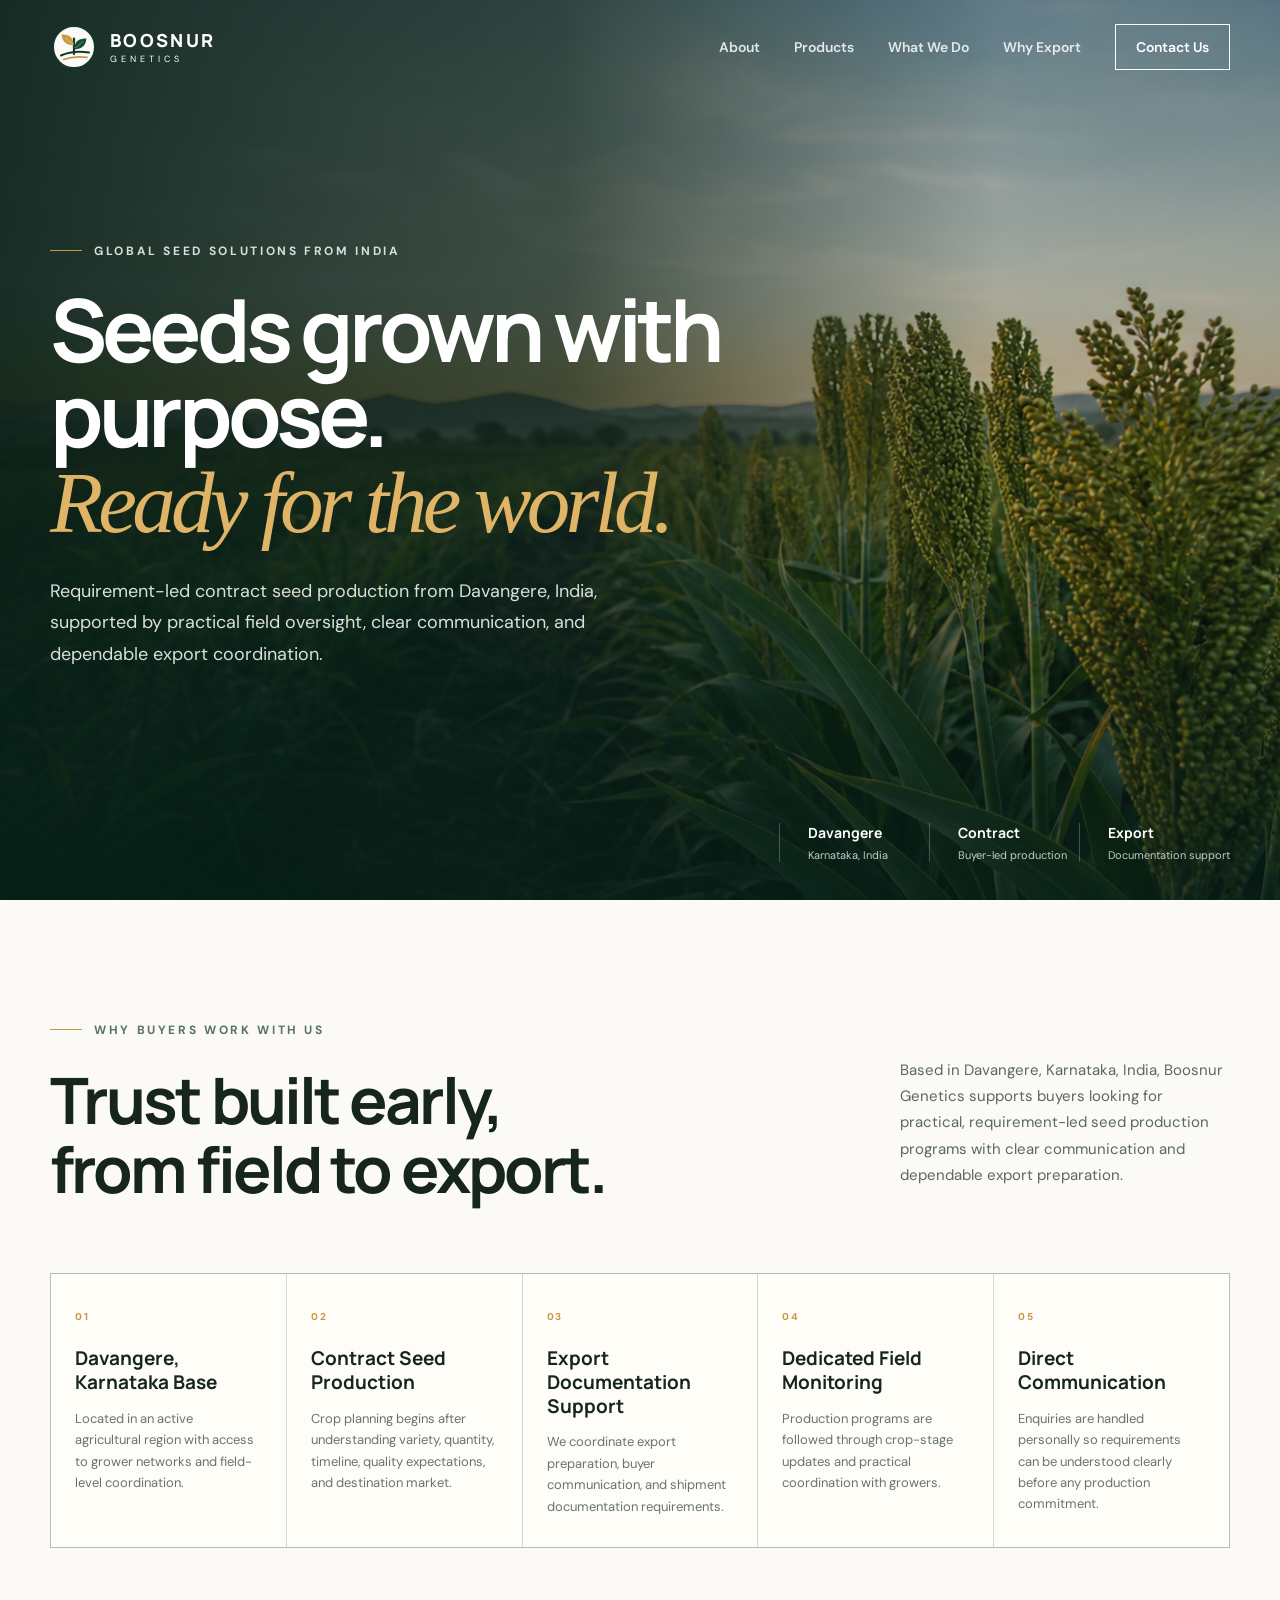
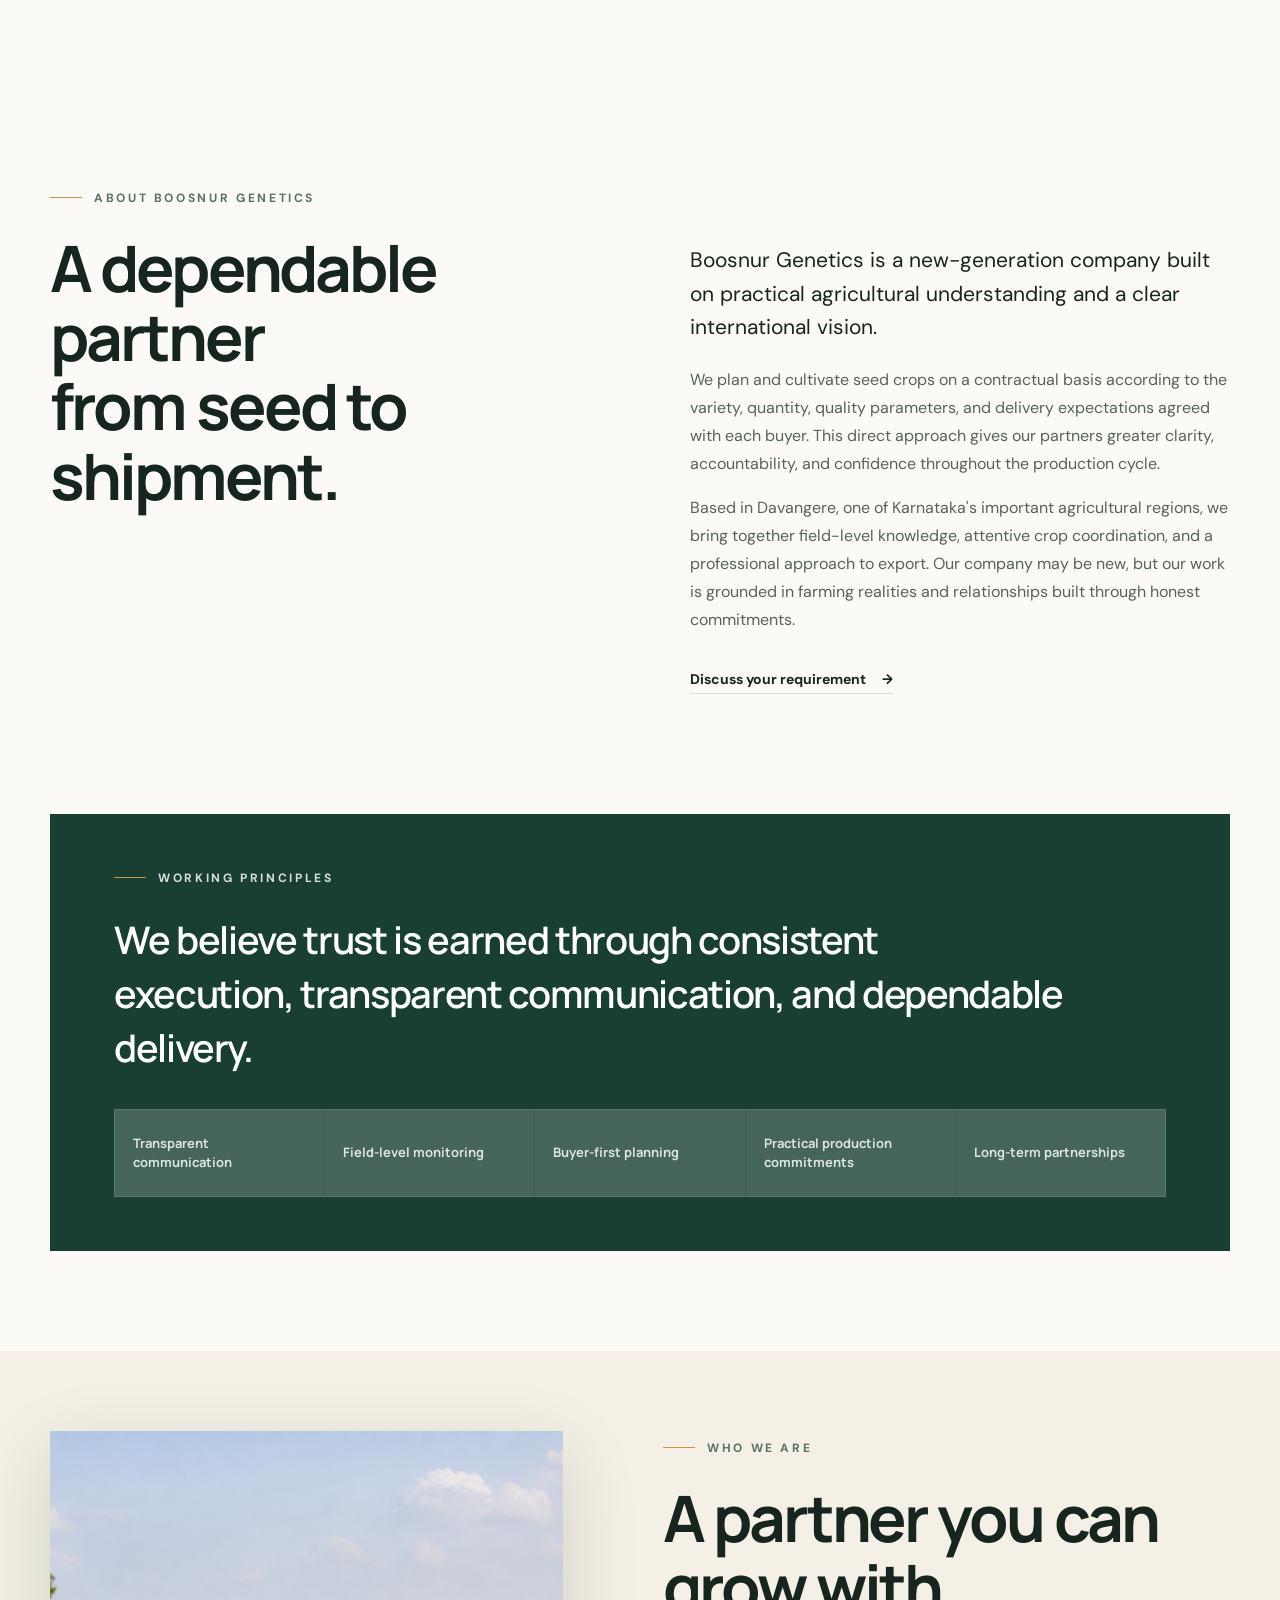
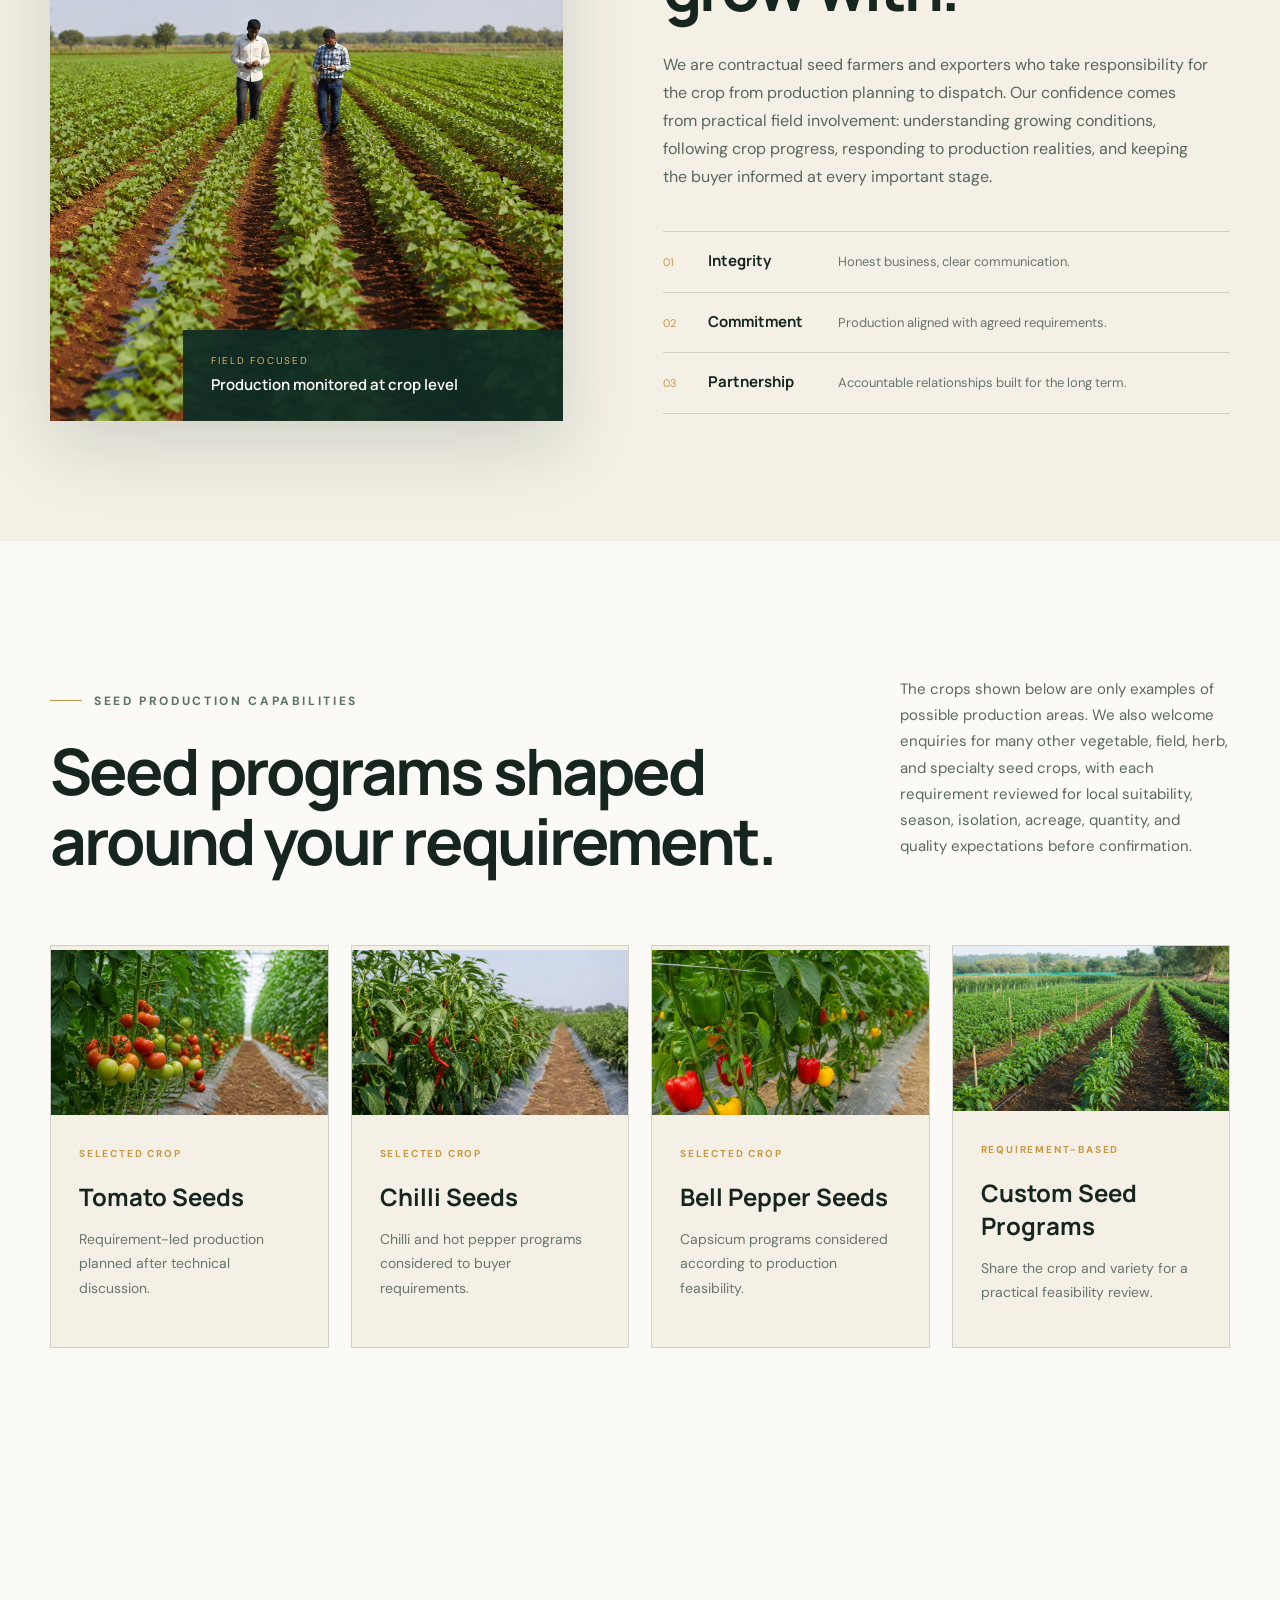
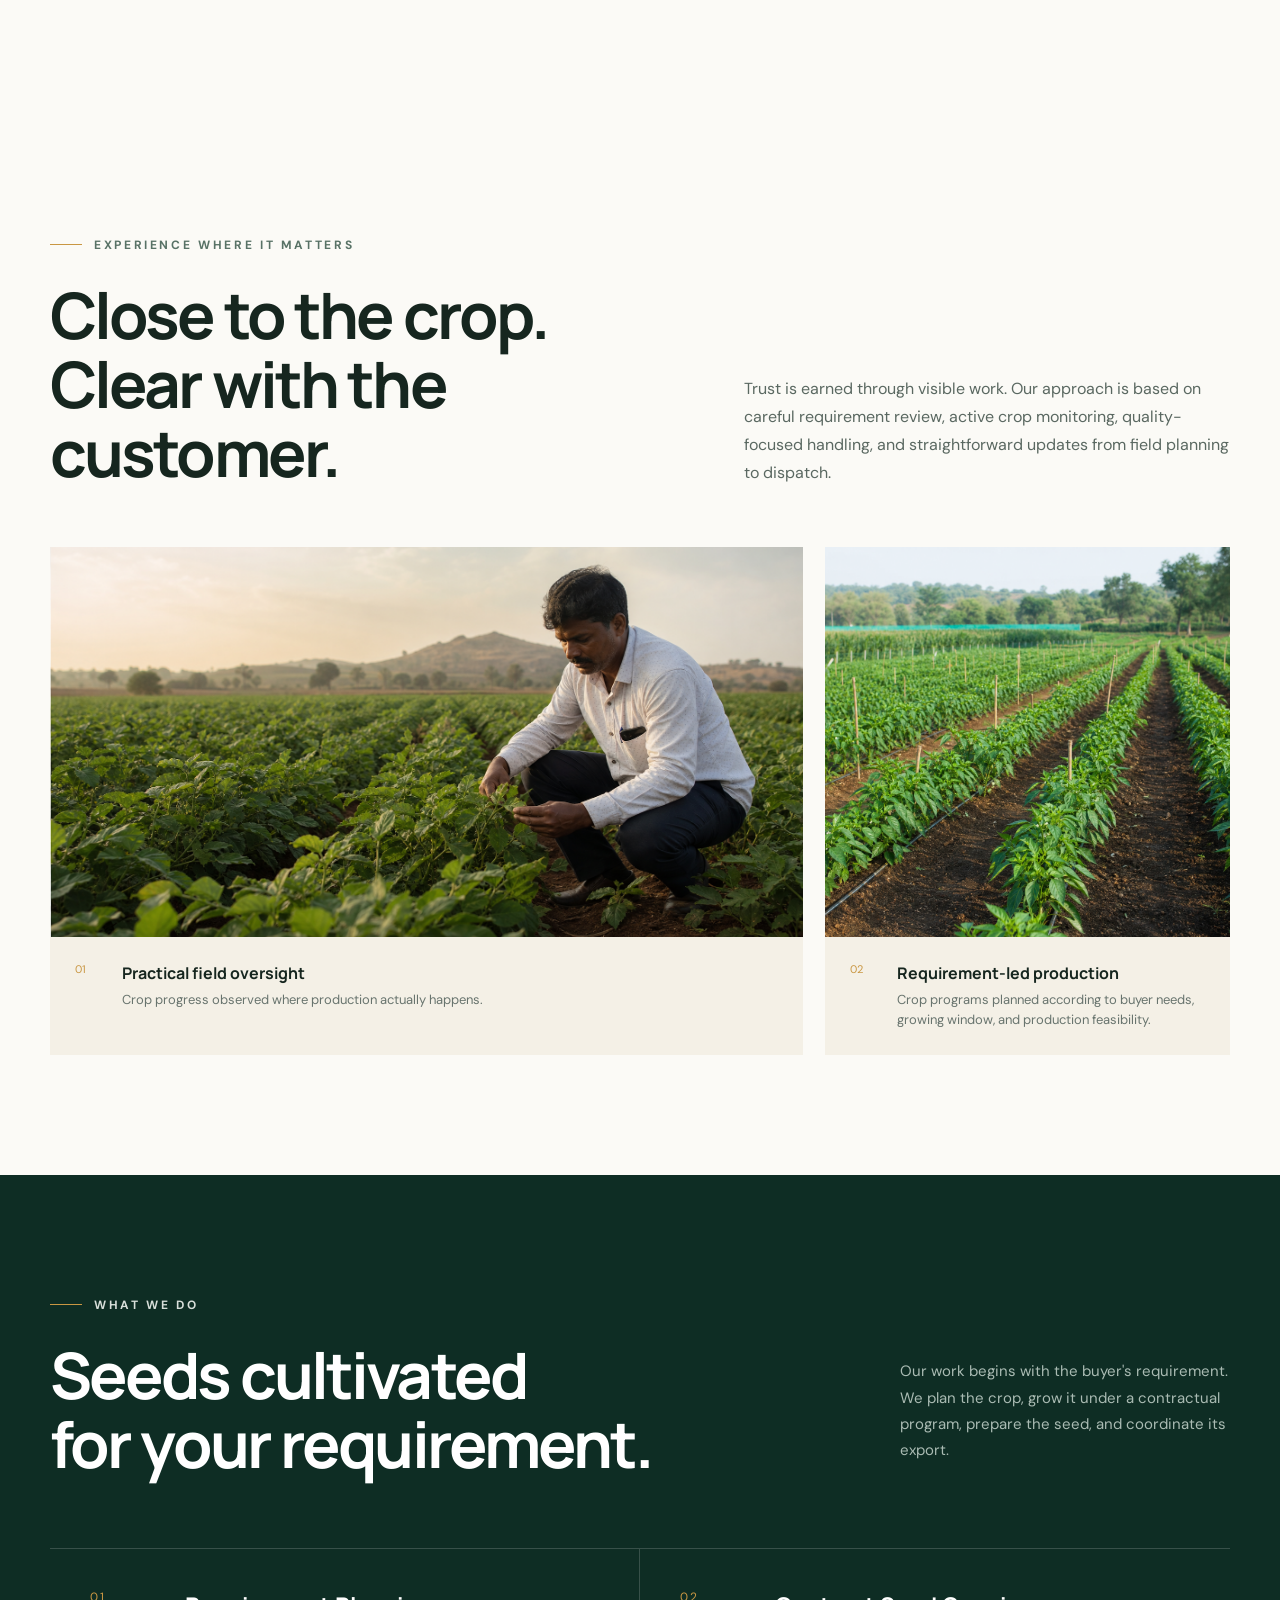
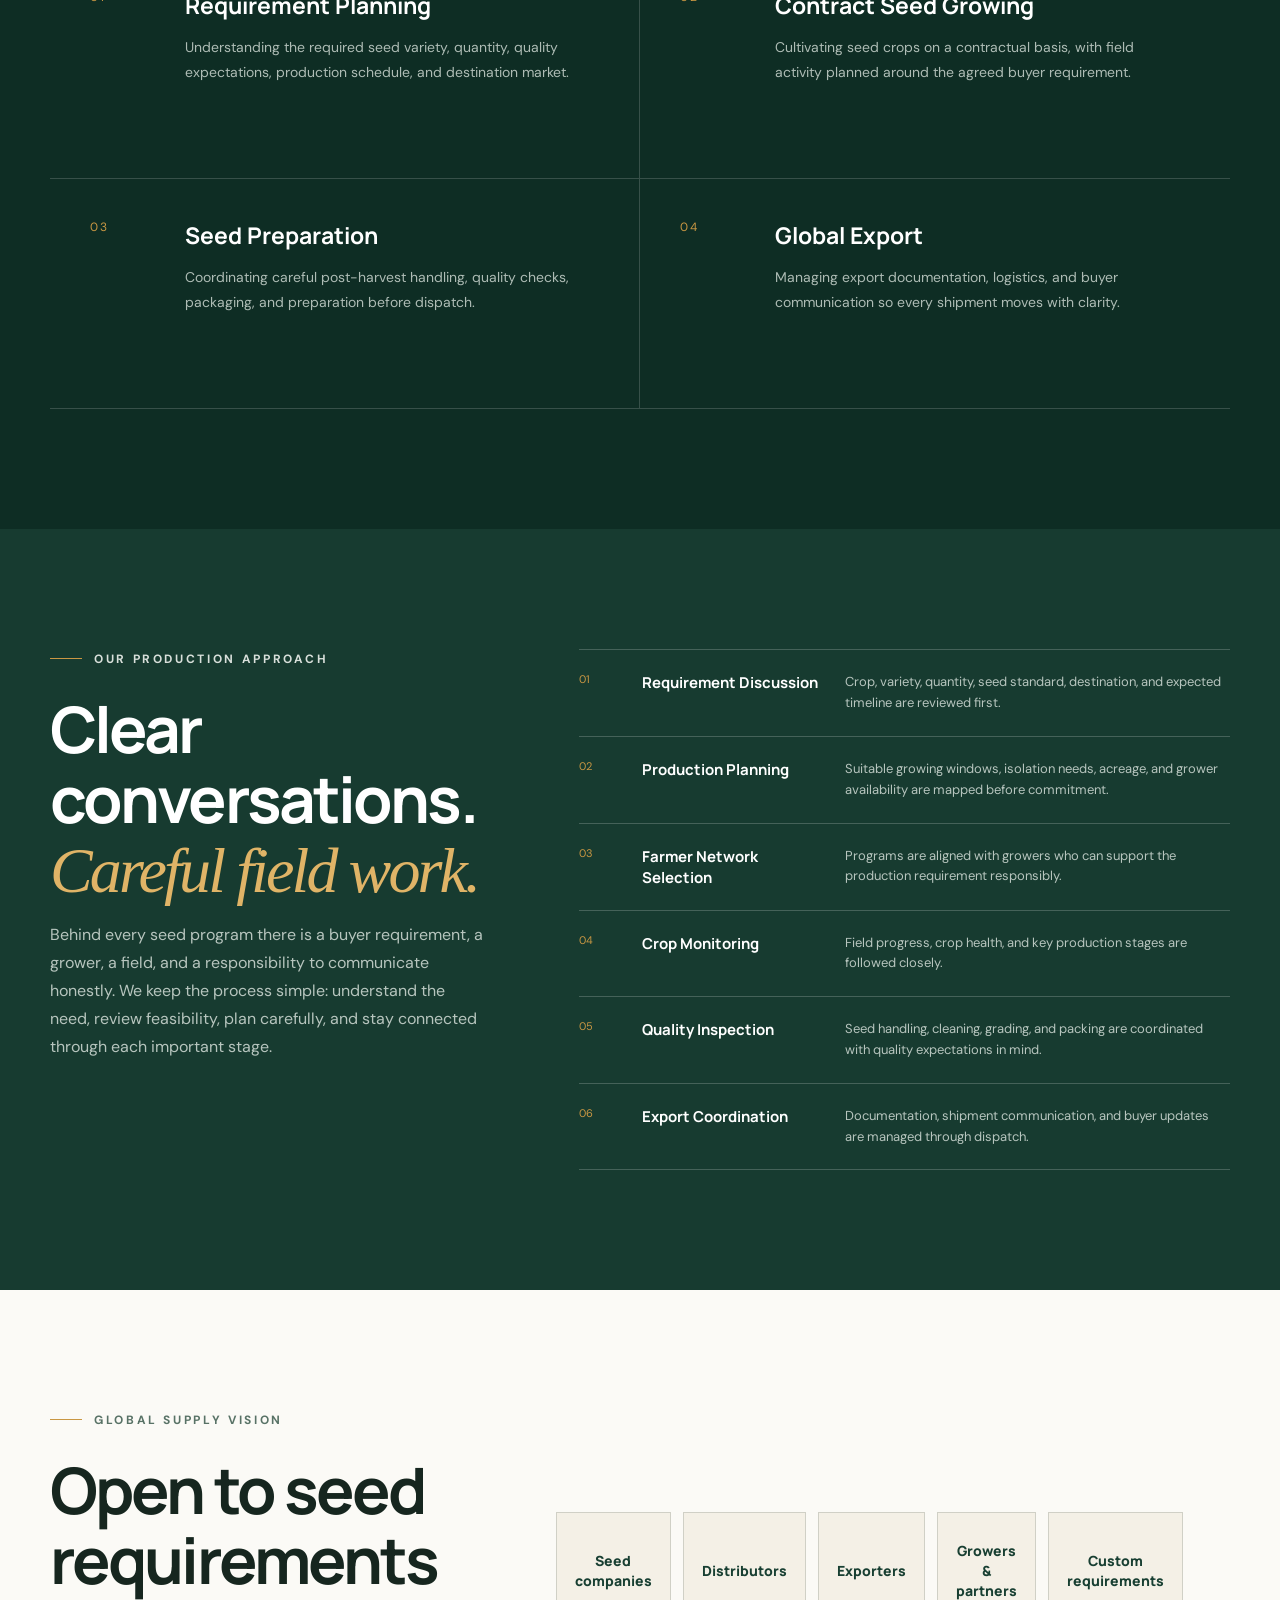
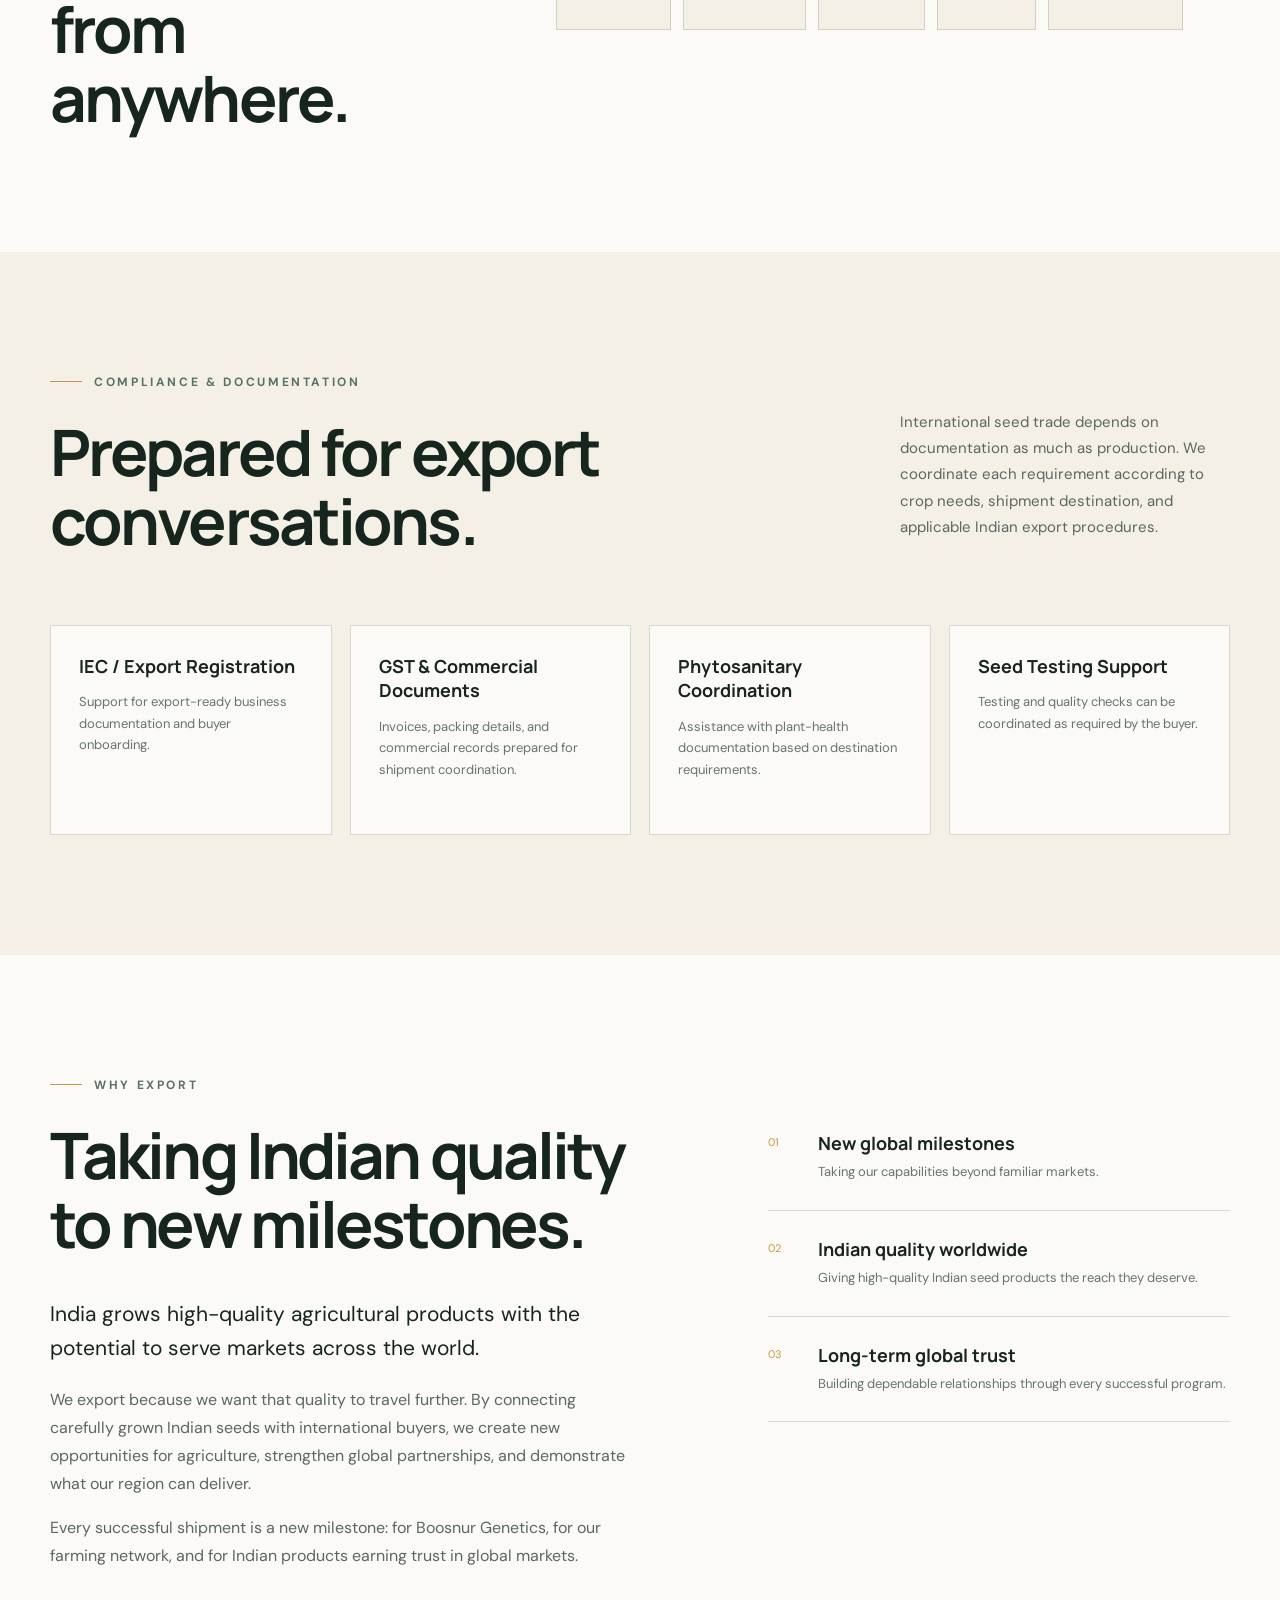
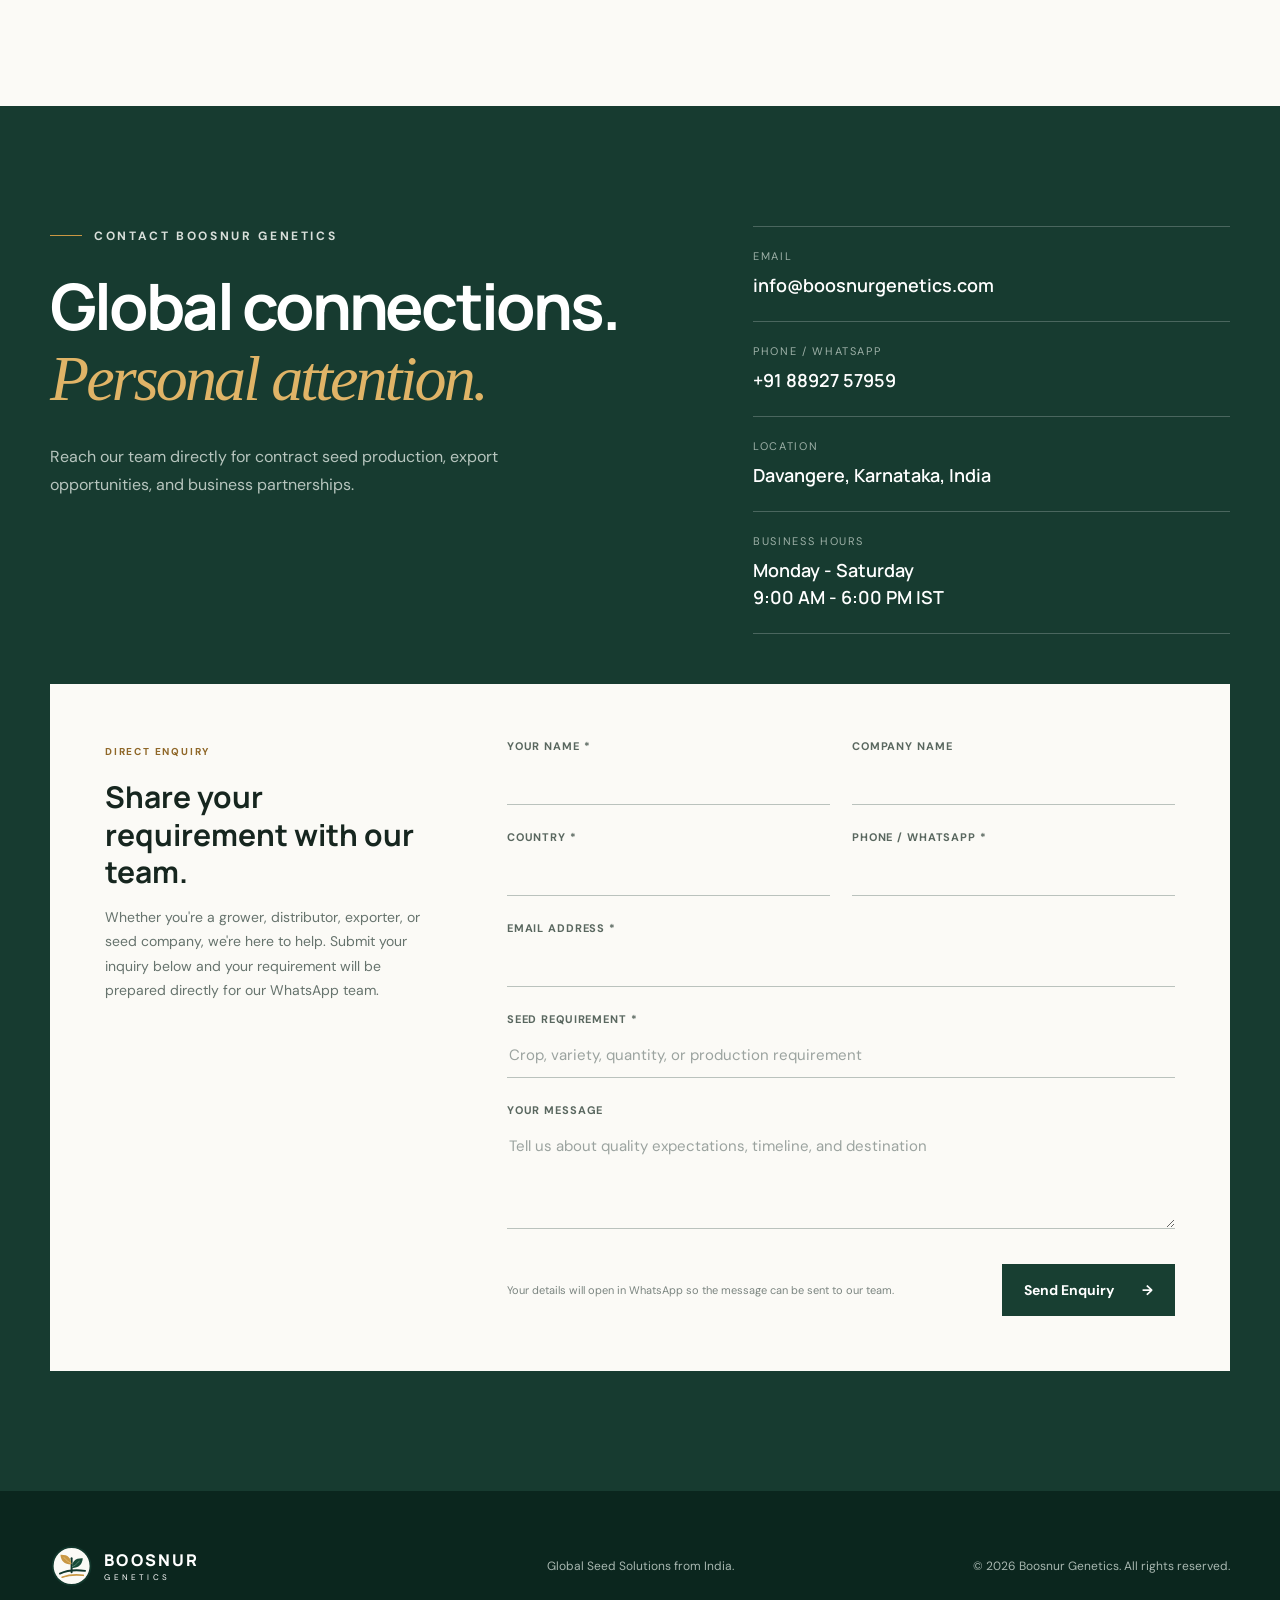
==== commit 17f59978: "Refine website crop and enquiry sections" ====
--- a/index.html
+++ b/index.html
@@ -3,7 +3,7 @@
 <head>
   <meta charset="UTF-8">
   <meta name="viewport" content="width=device-width, initial-scale=1.0">
-  <meta name="description" content="Boosnur Genetics is a contract seed production and export company from Davangere, Karnataka, India, supporting buyer-specified vegetable, field, and specialty seed programs with requirement-based growing, field monitoring, seed handling, and export coordination.">
+  <meta name="description" content="Boosnur Genetics is a contract seed production and export company from Davangere, Karnataka, India, supporting requirement-based vegetable, field, and specialty seed programs with practical growing, field monitoring, seed handling, and export coordination.">
   <meta name="keywords" content="contract seed production India, custom seed multiplication, vegetable seed exporter, field crop seed production, seed grower India, hybrid seed production, seed export company, Davangere Karnataka seed production">
   <title>Contract Seed Production & Export from India | Boosnur Genetics</title>
   <link rel="preconnect" href="https://fonts.googleapis.com">
@@ -66,7 +66,7 @@
           <article class="choice-card reveal"><span>02</span><h3>Contract Seed Production</h3><p>Crop planning begins after understanding variety, quantity, timeline, quality expectations, and destination market.</p></article>
           <article class="choice-card reveal"><span>03</span><h3>Export Documentation Support</h3><p>We coordinate export preparation, buyer communication, and shipment documentation requirements.</p></article>
           <article class="choice-card reveal"><span>04</span><h3>Dedicated Field Monitoring</h3><p>Production programs are followed through crop-stage updates and practical coordination with growers.</p></article>
-          <article class="choice-card reveal"><span>05</span><h3>24-Hour WhatsApp Response</h3><p>Buyer enquiries are routed through WhatsApp so requirements can be discussed quickly and clearly.</p></article>
+          <article class="choice-card reveal"><span>05</span><h3>Direct Communication</h3><p>Enquiries are handled personally so requirements can be understood clearly before any production commitment.</p></article>
         </div>
       </div>
     </section>
@@ -124,9 +124,9 @@
         <div class="section-heading section-heading-dark">
           <div>
             <p class="eyebrow">Seed Production Capabilities</p>
-            <h2>Seed programs shaped<br>around buyer needs.</h2>
-          </div>
-          <p>The crops shown below represent selected production possibilities. We also welcome enquiries for other vegetable and agricultural seed crops, with each requirement reviewed for local suitability, season, isolation, acreage, quantity, and quality expectations before confirmation.</p>
+            <h2>Seed programs shaped<br>around your requirement.</h2>
+          </div>
+          <p>The crops shown below are only examples of possible production areas. We also welcome enquiries for many other vegetable, field, herb, and specialty seed crops, with each requirement reviewed for local suitability, season, isolation, acreage, quantity, and quality expectations before confirmation.</p>
         </div>
         <div class="product-grid">
           <button class="product-card reveal" type="button" data-product="tomato">
@@ -143,7 +143,7 @@
           </button>
           <button class="product-card reveal" type="button" data-product="custom">
             <img src="assets/product-custom.png" alt="Organized vegetable seed production field with crop rows">
-            <span>On Enquiry</span><h3>Other Seed Crops</h3><p>Share the crop and variety for a practical feasibility review.</p>
+            <span>Requirement-Based</span><h3>Custom Seed Programs</h3><p>Share the crop and variety for a practical feasibility review.</p>
           </button>
         </div>
         <div class="capability-note reveal">
@@ -218,11 +218,6 @@
             </div>
           </article>
         </div>
-        <div class="trust-strip">
-          <div><span>01</span><strong>Requirement confirmed before crop planning</strong></div>
-          <div><span>02</span><strong>Field progress communicated clearly</strong></div>
-          <div><span>03</span><strong>Quality and export details documented</strong></div>
-        </div>
       </div>
     </section>
 
@@ -230,8 +225,8 @@
       <div class="container approach-grid">
         <div class="reveal">
           <p class="eyebrow light">Our Production Approach</p>
-          <h2>Process first.<br><em>Proof through execution.</em></h2>
-          <p>We believe trust is earned through consistent execution, transparent communication, and dependable delivery. Our process helps buyers understand how each production program will be planned, monitored, and prepared.</p>
+          <h2>Clear conversations.<br><em>Careful field work.</em></h2>
+          <p>Behind every seed program there is a buyer requirement, a grower, a field, and a responsibility to communicate honestly. We keep the process simple: understand the need, review feasibility, plan carefully, and stay connected through each important stage.</p>
         </div>
         <div class="process-list reveal">
           <div><span>01</span><strong>Requirement Discussion</strong><p>Crop, variety, quantity, seed standard, destination, and expected timeline are reviewed first.</p></div>
@@ -247,15 +242,15 @@
     <section class="markets section" id="markets">
       <div class="container markets-grid">
         <div>
-          <p class="eyebrow">Markets We Aim To Serve</p>
-          <h2>Indian seed quality<br>for global buyers.</h2>
+          <p class="eyebrow">Global Supply Vision</p>
+          <h2>Open to seed requirements<br>from anywhere.</h2>
         </div>
         <div class="market-cards reveal">
-          <span>Africa</span>
-          <span>Southeast Asia</span>
-          <span>Middle East</span>
-          <span>South Asia</span>
-          <span>Buyer-specified markets</span>
+          <span>Seed companies</span>
+          <span>Distributors</span>
+          <span>Exporters</span>
+          <span>Growers & partners</span>
+          <span>Custom requirements</span>
         </div>
       </div>
     </section>
@@ -267,7 +262,7 @@
             <p class="eyebrow">Compliance & Documentation</p>
             <h2>Prepared for export conversations.</h2>
           </div>
-          <p>International seed trade depends on documentation as much as production. We coordinate each requirement according to buyer needs, shipment destination, and applicable Indian export procedures.</p>
+          <p>International seed trade depends on documentation as much as production. We coordinate each requirement according to crop needs, shipment destination, and applicable Indian export procedures.</p>
         </div>
         <div class="compliance-grid">
           <div class="reveal"><strong>IEC / Export Registration</strong><p>Support for export-ready business documentation and buyer onboarding.</p></div>
@@ -355,18 +350,7 @@
           </label>
           <label class="form-wide">
             <span>Seed requirement *</span>
-            <input type="text" name="requirement" placeholder="Variety, crop, or quantity required" required>
-          </label>
-          <label class="form-wide">
-            <span>Expected quantity</span>
-            <select name="quantity">
-              <option value="">Select expected quantity</option>
-              <option>Below 100 kg</option>
-              <option>100-500 kg</option>
-              <option>500-1000 kg</option>
-              <option>Above 1000 kg</option>
-              <option>Trial quantity</option>
-            </select>
+            <input type="text" name="requirement" placeholder="Crop, variety, quantity, or production requirement" required>
           </label>
           <label class="form-wide">
             <span>Your message</span>
@@ -407,14 +391,13 @@
           <div><dt>Crop</dt><dd id="product-summary-crop"></dd></div>
           <div><dt>Category</dt><dd id="product-summary-category"></dd></div>
           <div><dt>Availability</dt><dd id="product-summary-availability"></dd></div>
-          <div><dt>MOQ</dt><dd id="product-summary-moq"></dd></div>
-          <div><dt>Export</dt><dd id="product-summary-export"></dd></div>
+          <div><dt>Production basis</dt><dd id="product-summary-basis"></dd></div>
         </dl>
         <ul id="product-modal-points"></ul>
         <div class="trust-badges">
           <span>Export-quality seeds</span>
           <span>Technical growing support</span>
-          <span>Response within 24 hours</span>
+          <span>Personal follow-up</span>
         </div>
       </div>
     </div>
--- a/styles.css
+++ b/styles.css
@@ -190,12 +190,6 @@
 .service-icon { color: var(--gold); font-size: 12px; letter-spacing: .15em; }
 .service-card h3 { font-size: 23px; }
 .service-card p { max-width: 390px; color: #aebcb5; font-size: 14px; }
-.trust-strip { display: grid; grid-template-columns: repeat(3, 1fr); margin-top: 60px; border: 1px solid rgba(255,255,255,.16); }
-.trust-strip div { min-height: 105px; display: grid; grid-template-columns: 30px 1fr; gap: 12px; align-items: center; padding: 24px; }
-.trust-strip div + div { border-left: 1px solid rgba(255,255,255,.16); }
-.trust-strip span { color: var(--gold); font-size: 10px; }
-.trust-strip strong { font: 600 13px/1.55 var(--display); color: #dbe3df; }
-
 .approach { color: white; background: #173b30; }
 .approach h2 em { color: #e0b467; font-family: Georgia, serif; font-weight: 400; }
 .approach-grid { display: grid; grid-template-columns: .8fr 1.2fr; gap: 95px; align-items: start; }
@@ -309,7 +303,7 @@
 .product-modal-copy h3 { margin-top: 12px; font-size: clamp(32px, 3.6vw, 48px); line-height: 1.05; }
 .product-rating { margin-top: 10px; color: #8f6728; font-size: 13px; font-weight: 700; }
 .product-modal-copy p { color: #5a6861; margin-bottom: 18px; }
-.crop-summary { display: grid; grid-template-columns: repeat(5, 1fr); margin: 18px 0 22px; border: 1px solid var(--line); background: #fffdf8; }
+.crop-summary { display: grid; grid-template-columns: repeat(4, 1fr); margin: 18px 0 22px; border: 1px solid var(--line); background: #fffdf8; }
 .crop-summary div { padding: 13px 12px; border-right: 1px solid var(--line); }
 .crop-summary div:last-child { border-right: 0; }
 .crop-summary dt { color: #8f6728; font-size: 9px; font-weight: 800; letter-spacing: .12em; text-transform: uppercase; }
@@ -346,8 +340,6 @@
   .identity-visual > img { height: 520px; }
   .field-story-heading { grid-template-columns: 1fr; gap: 25px; }
   .photo-grid { grid-template-columns: 1fr; }
-  .trust-strip { grid-template-columns: 1fr; }
-  .trust-strip div + div { border-left: 0; border-top: 1px solid rgba(255,255,255,.16); }
   .enquiry-panel { grid-template-columns: 1fr; gap: 40px; padding: 40px; }
   .section-heading { grid-template-columns: 1fr; gap: 24px; }
   .why-grid { gap: 30px; }
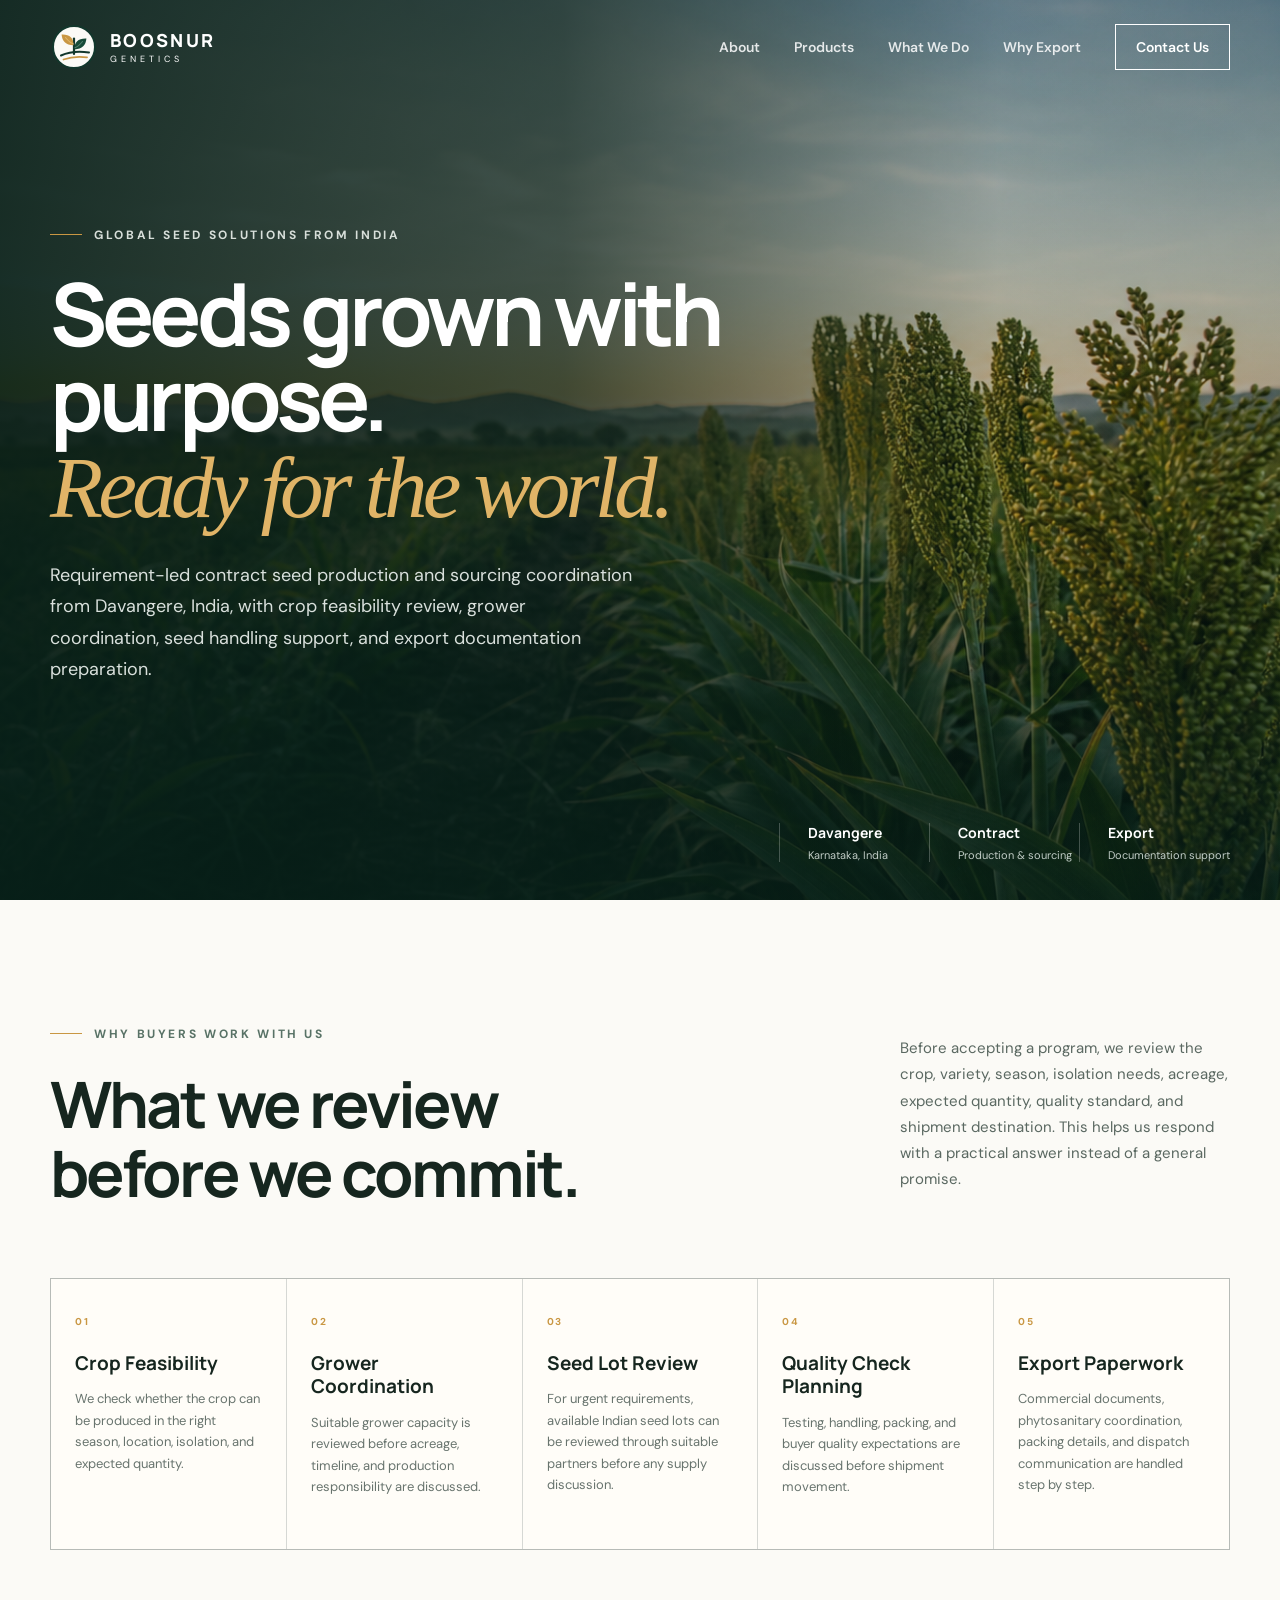
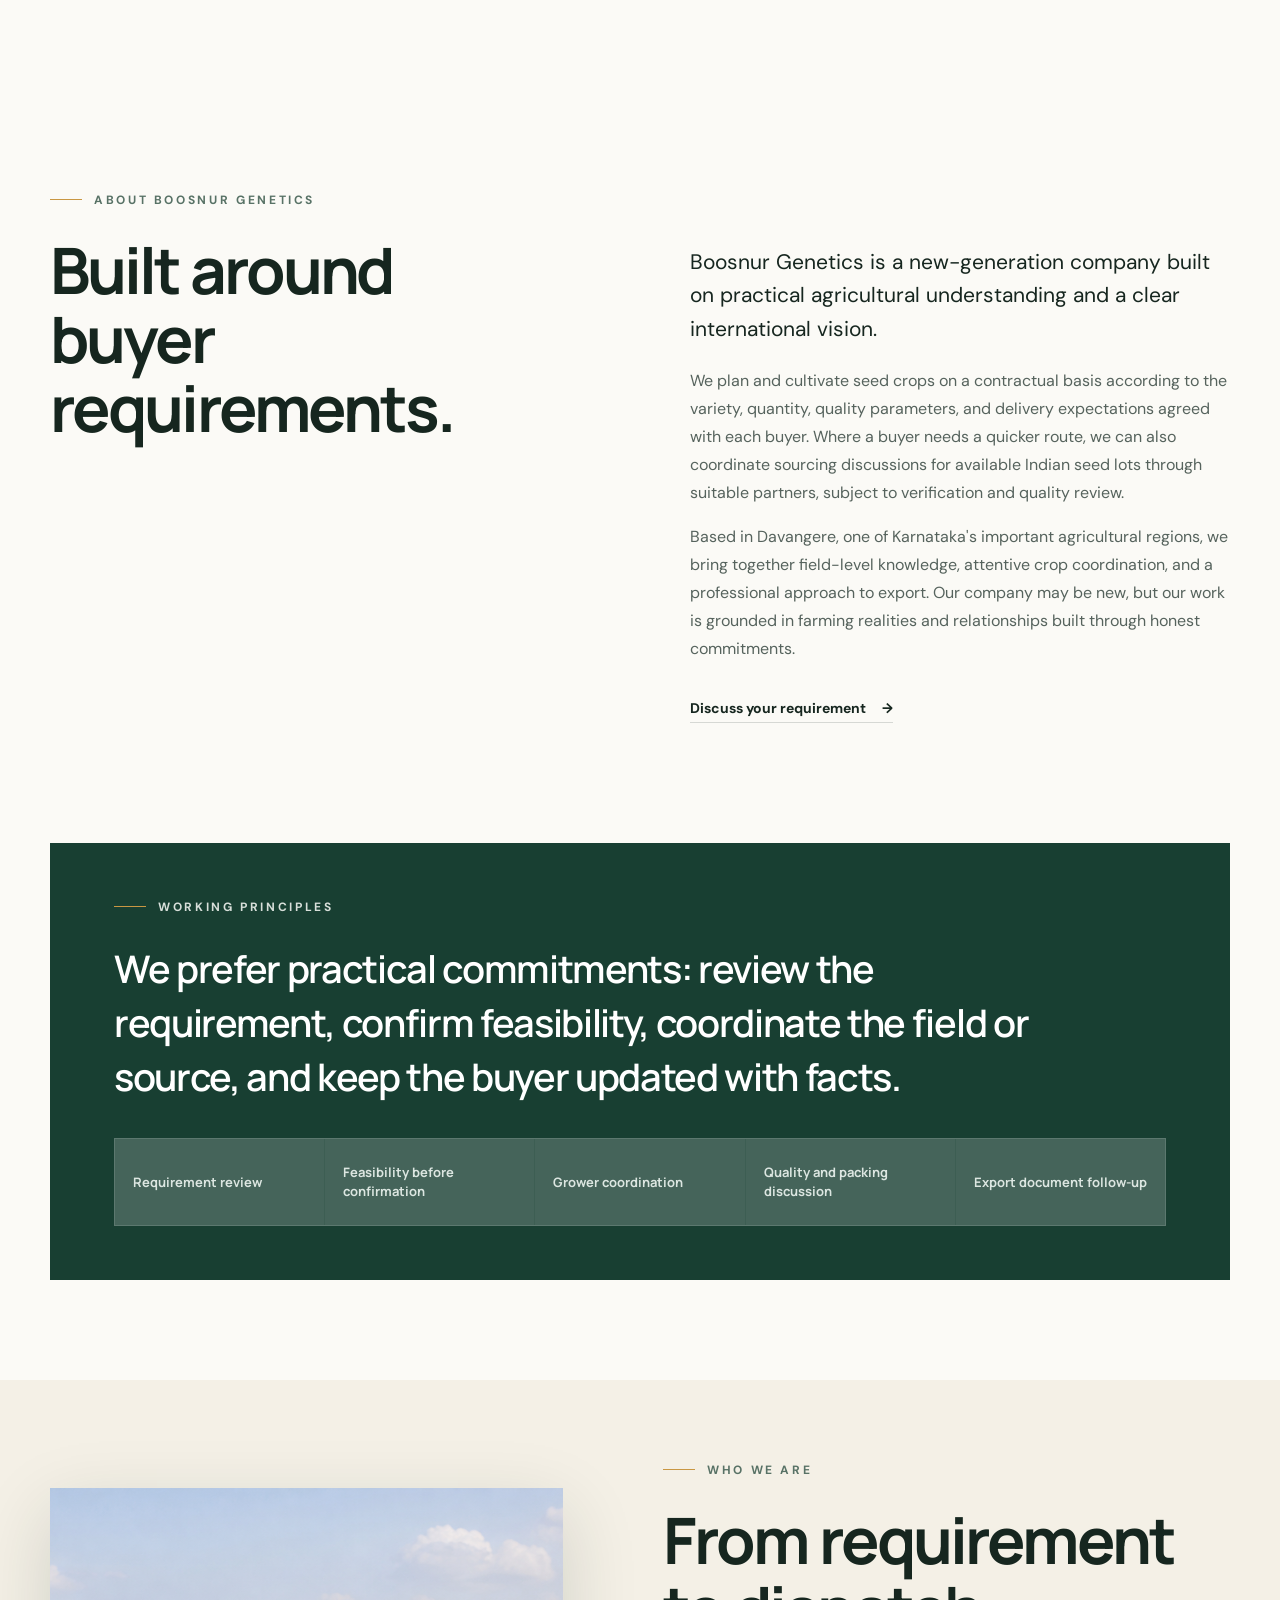
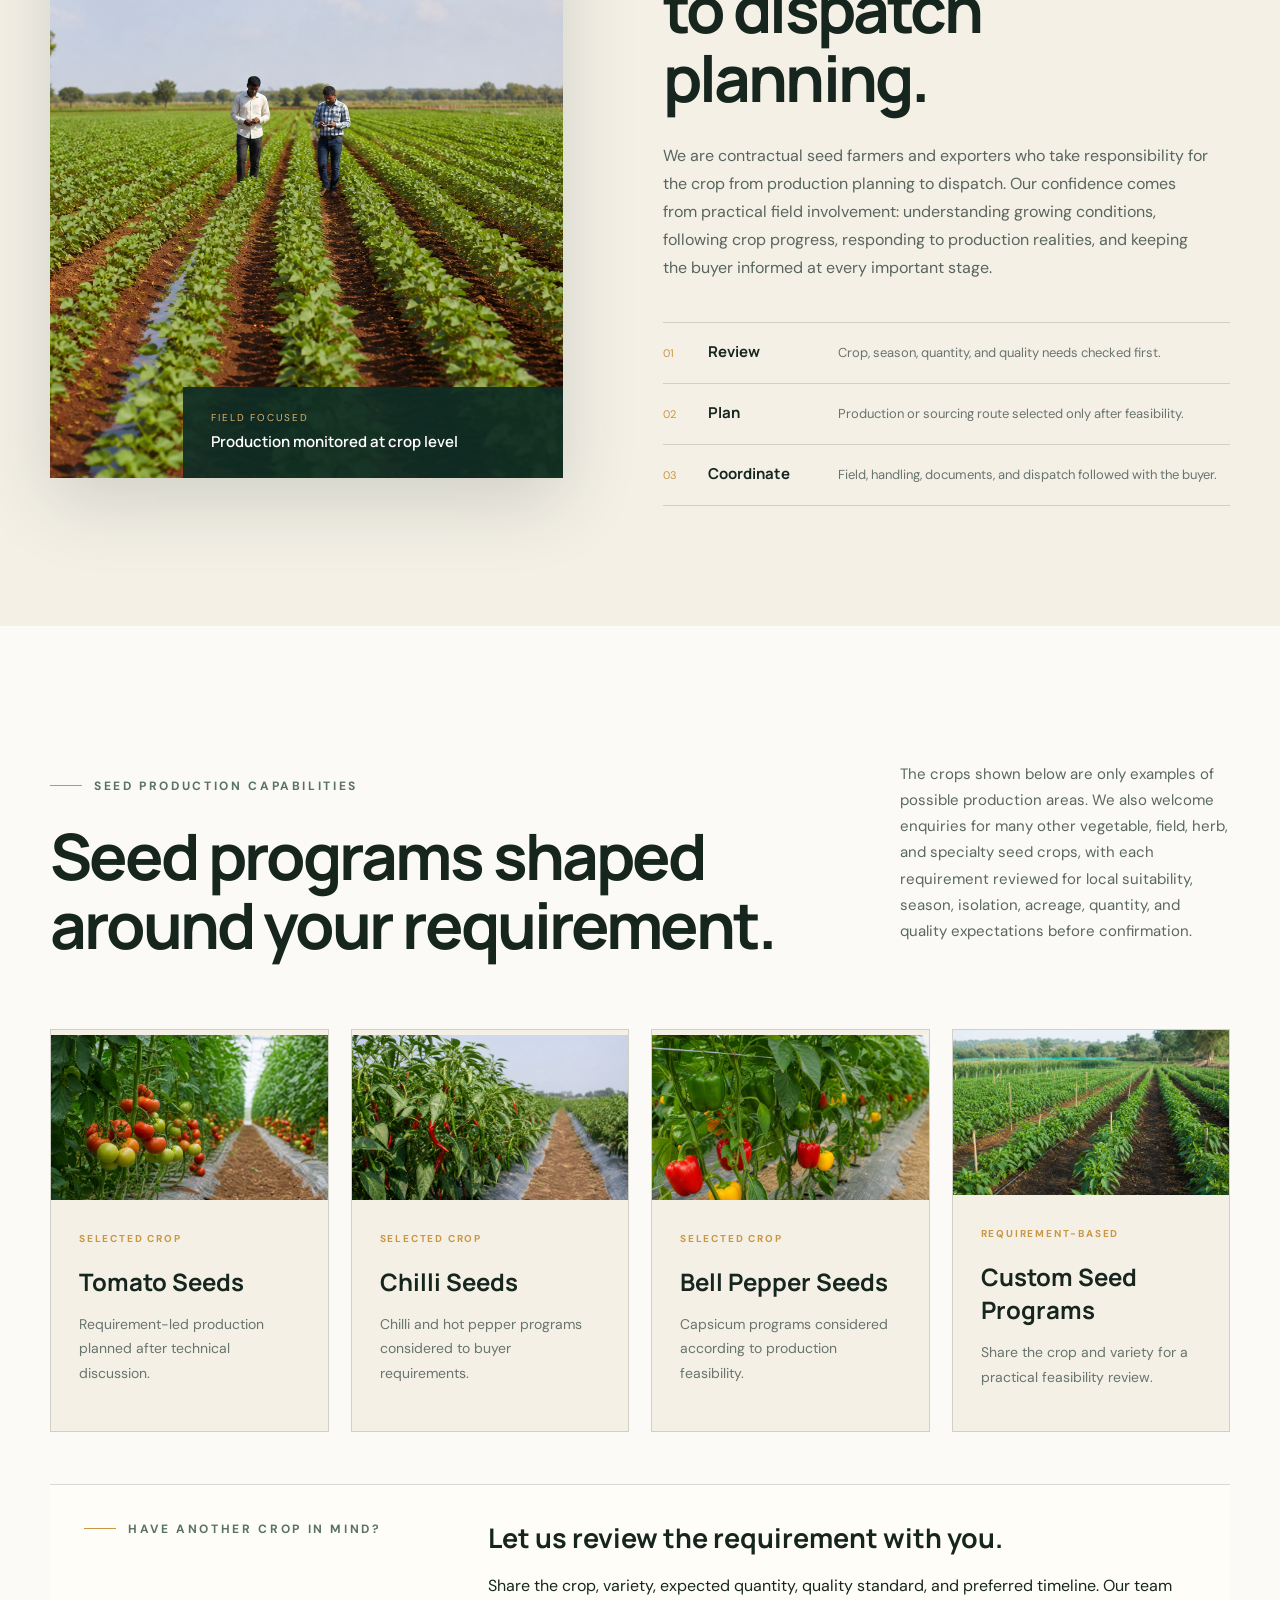
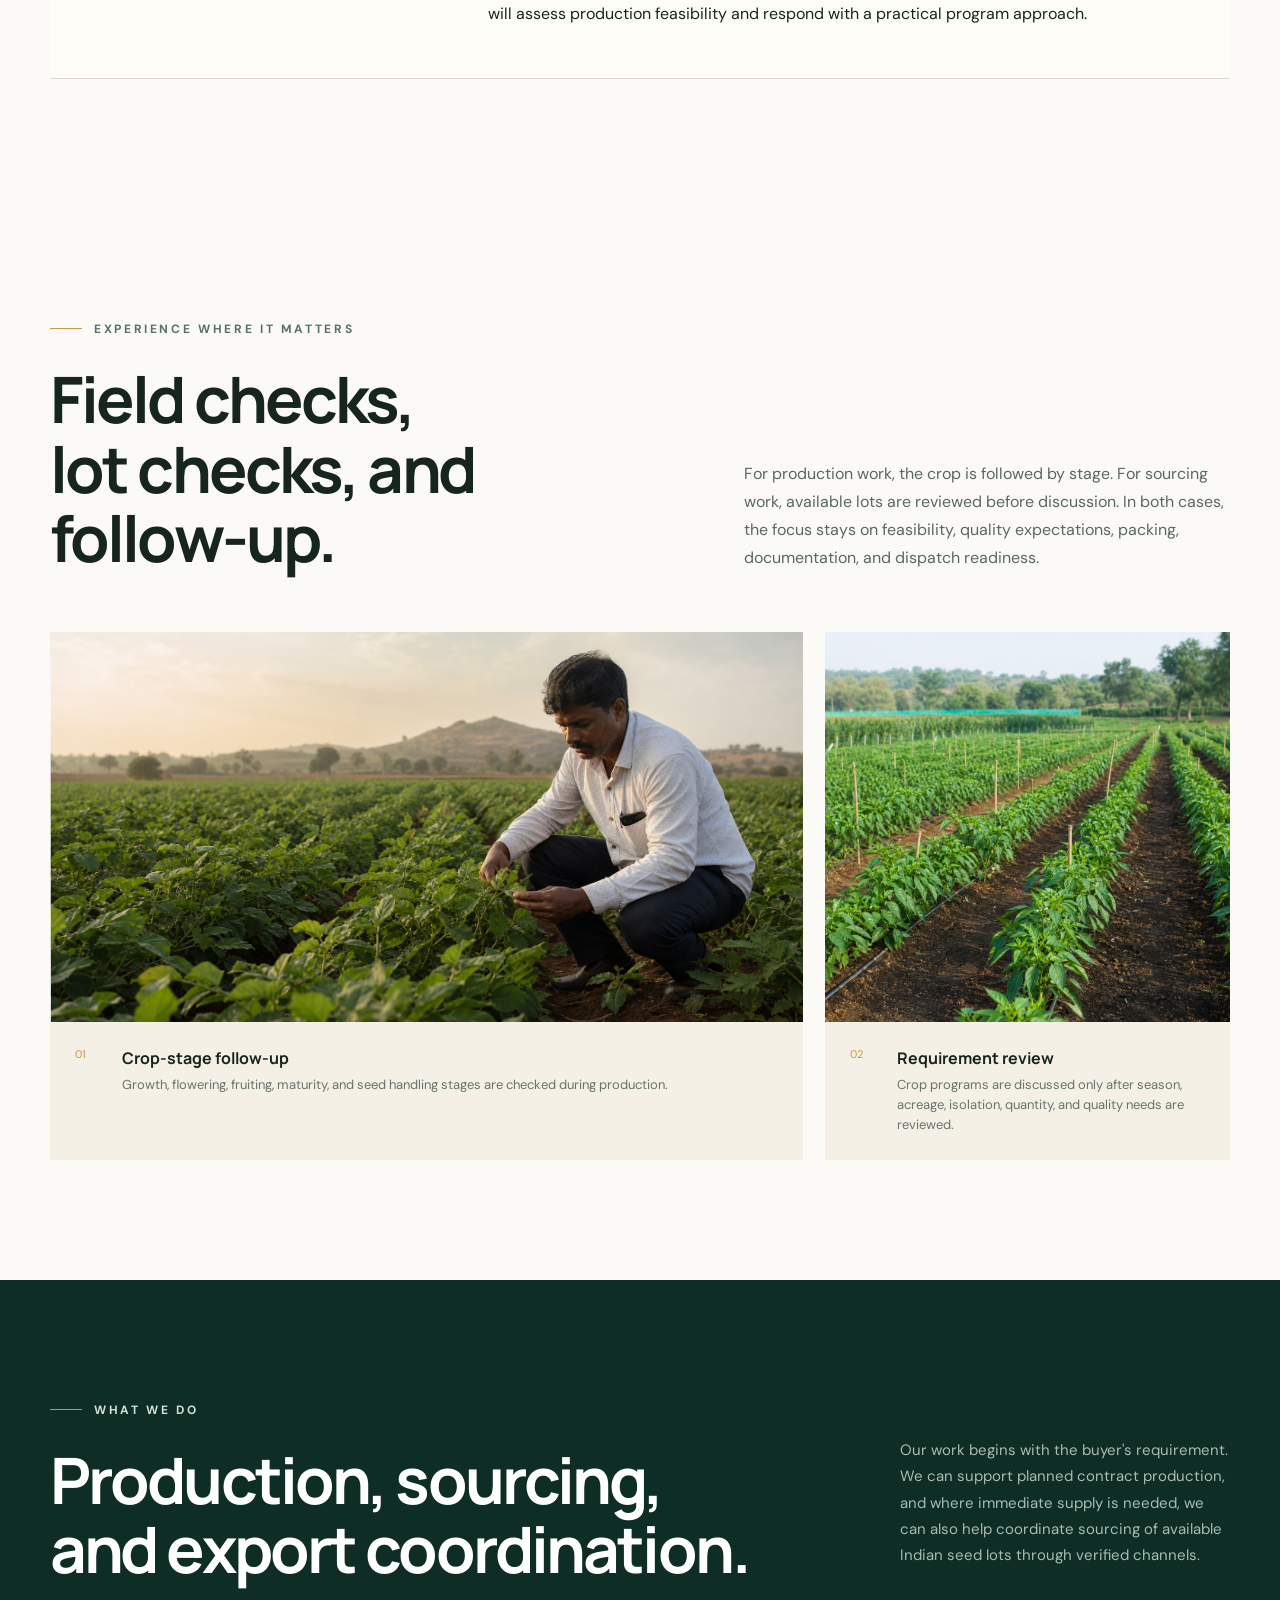
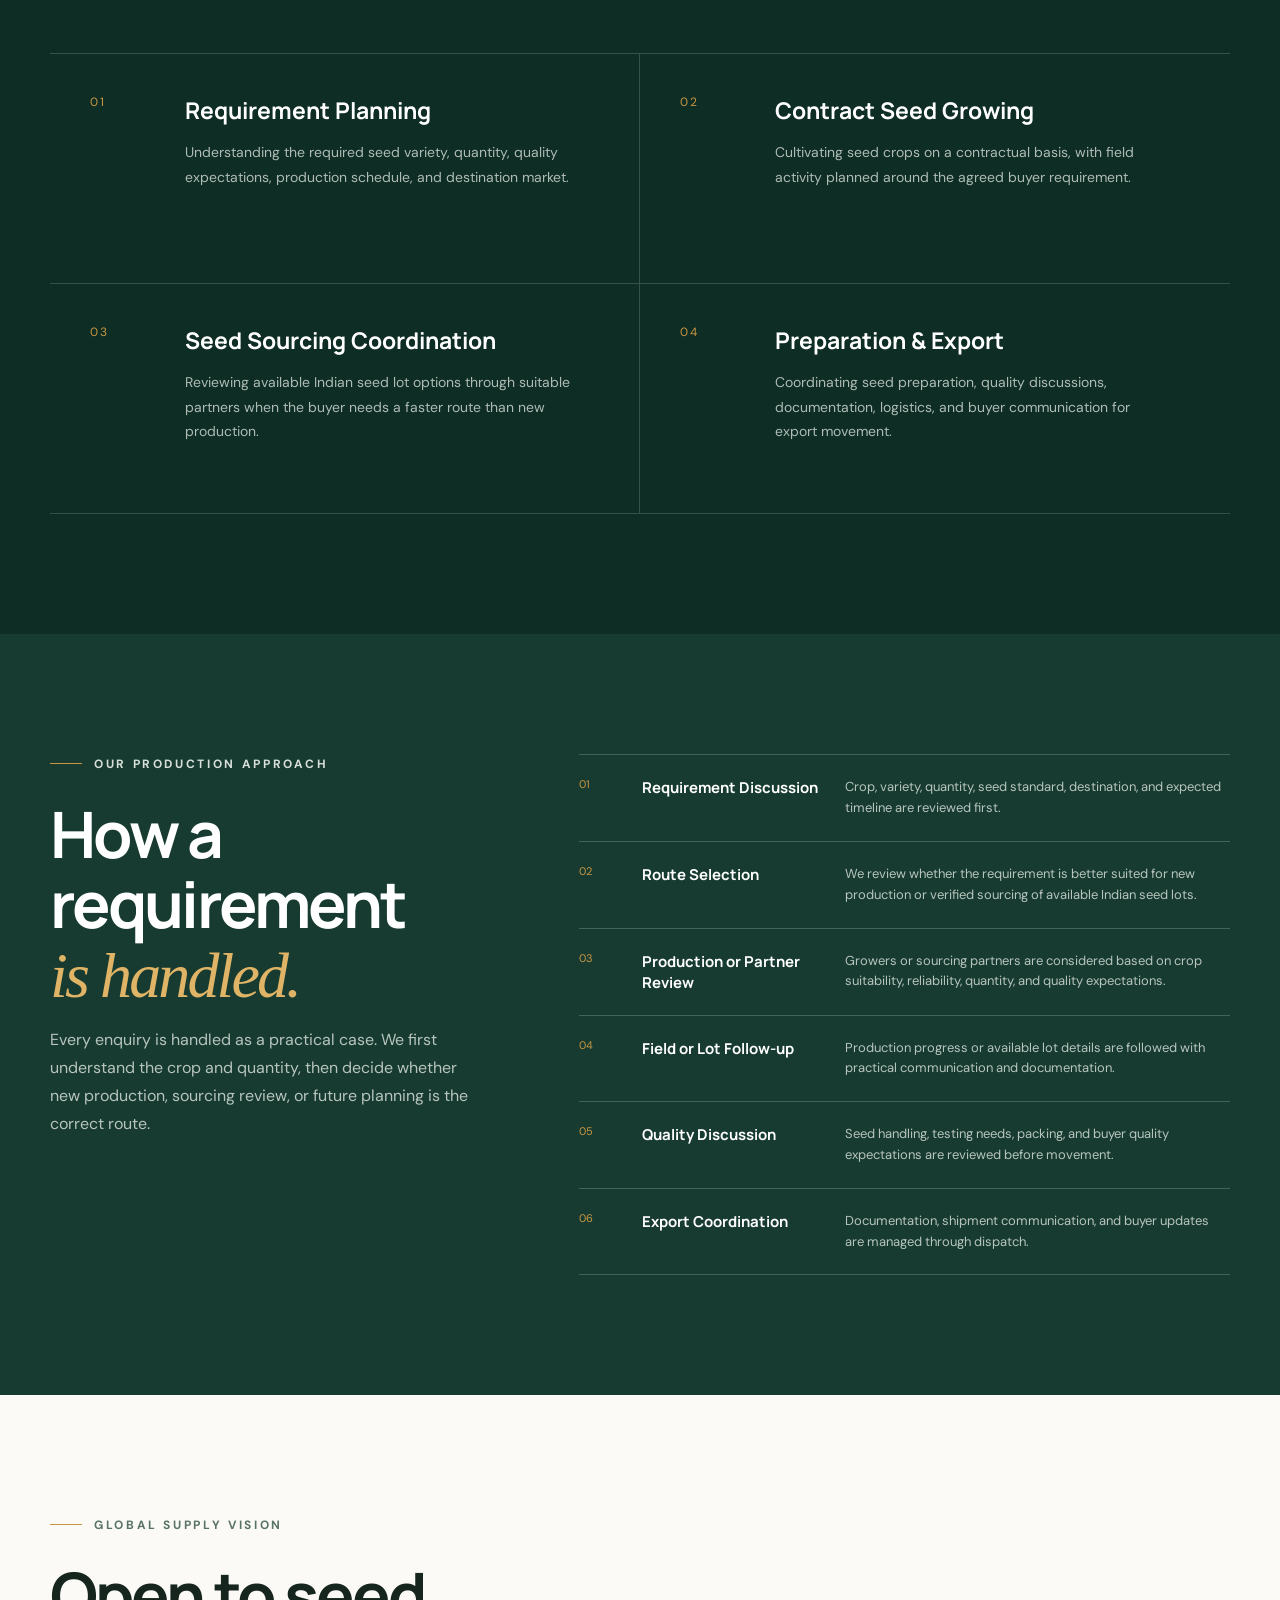
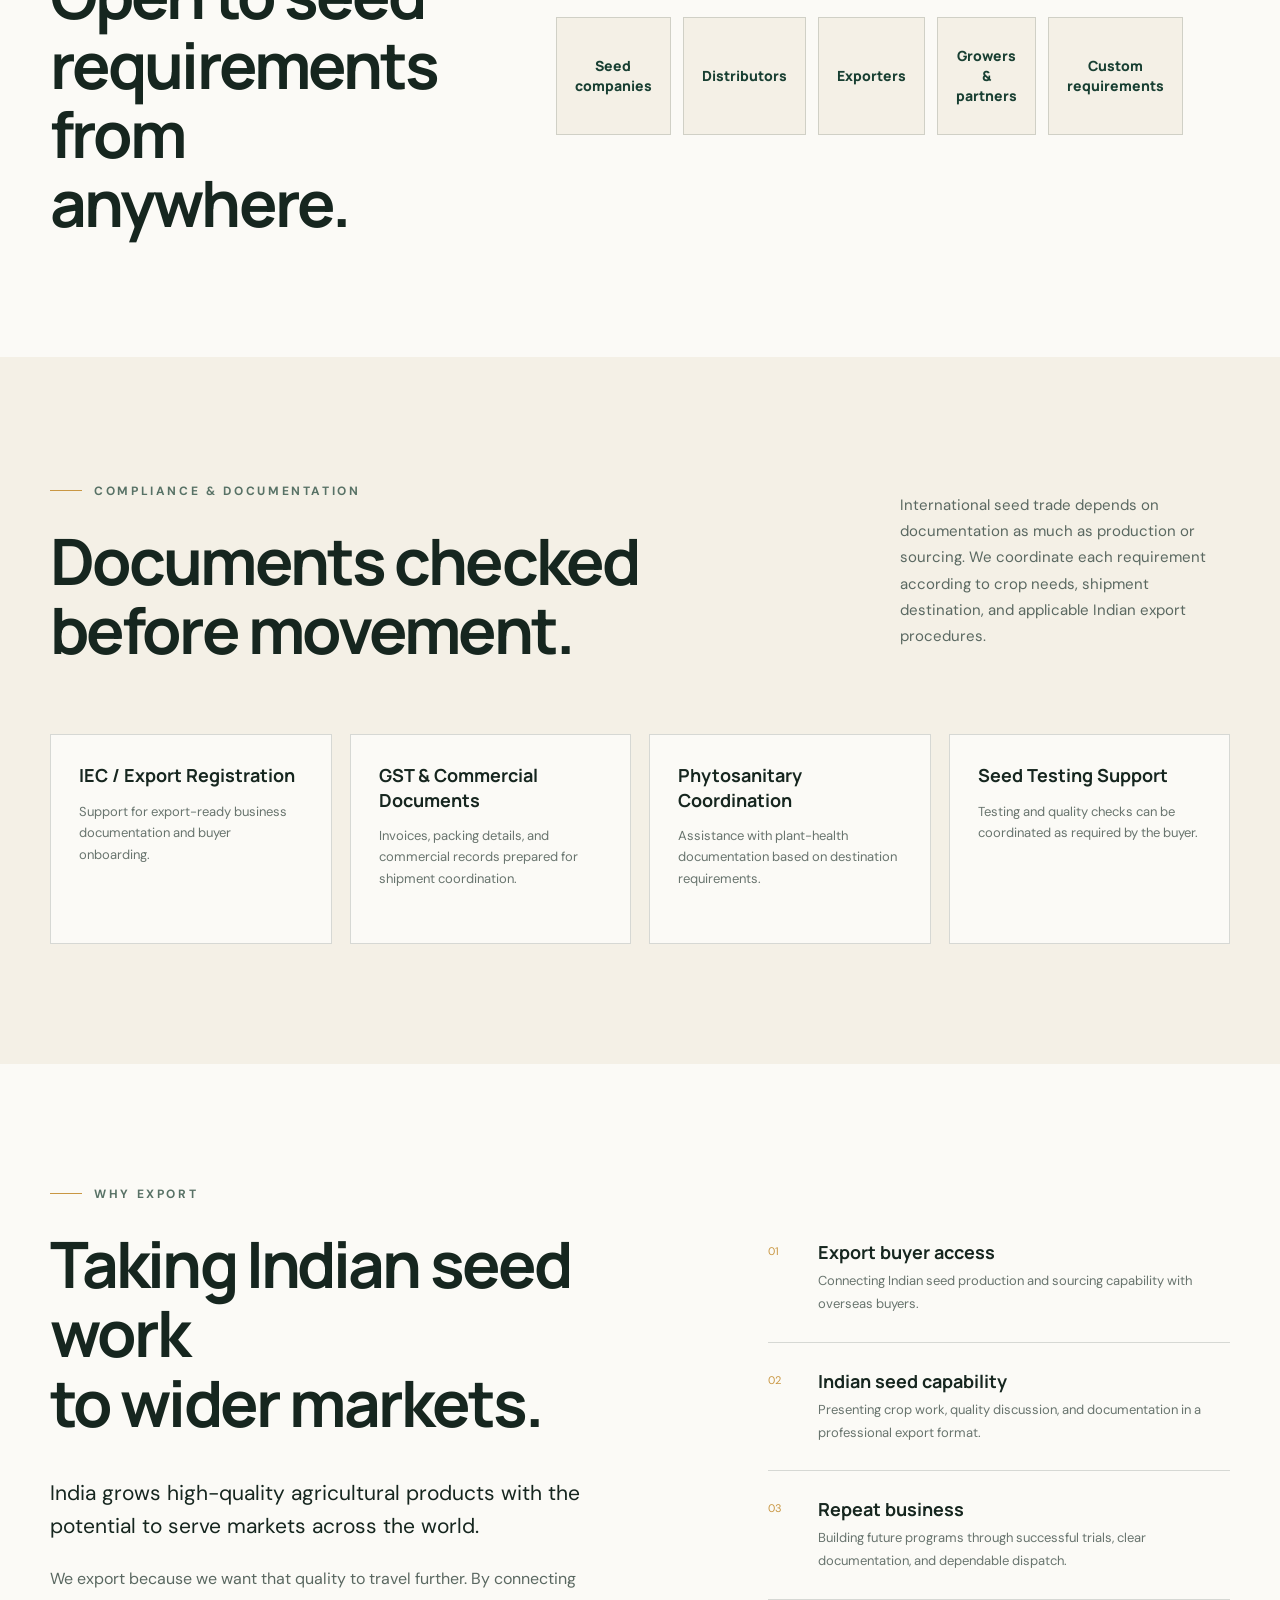
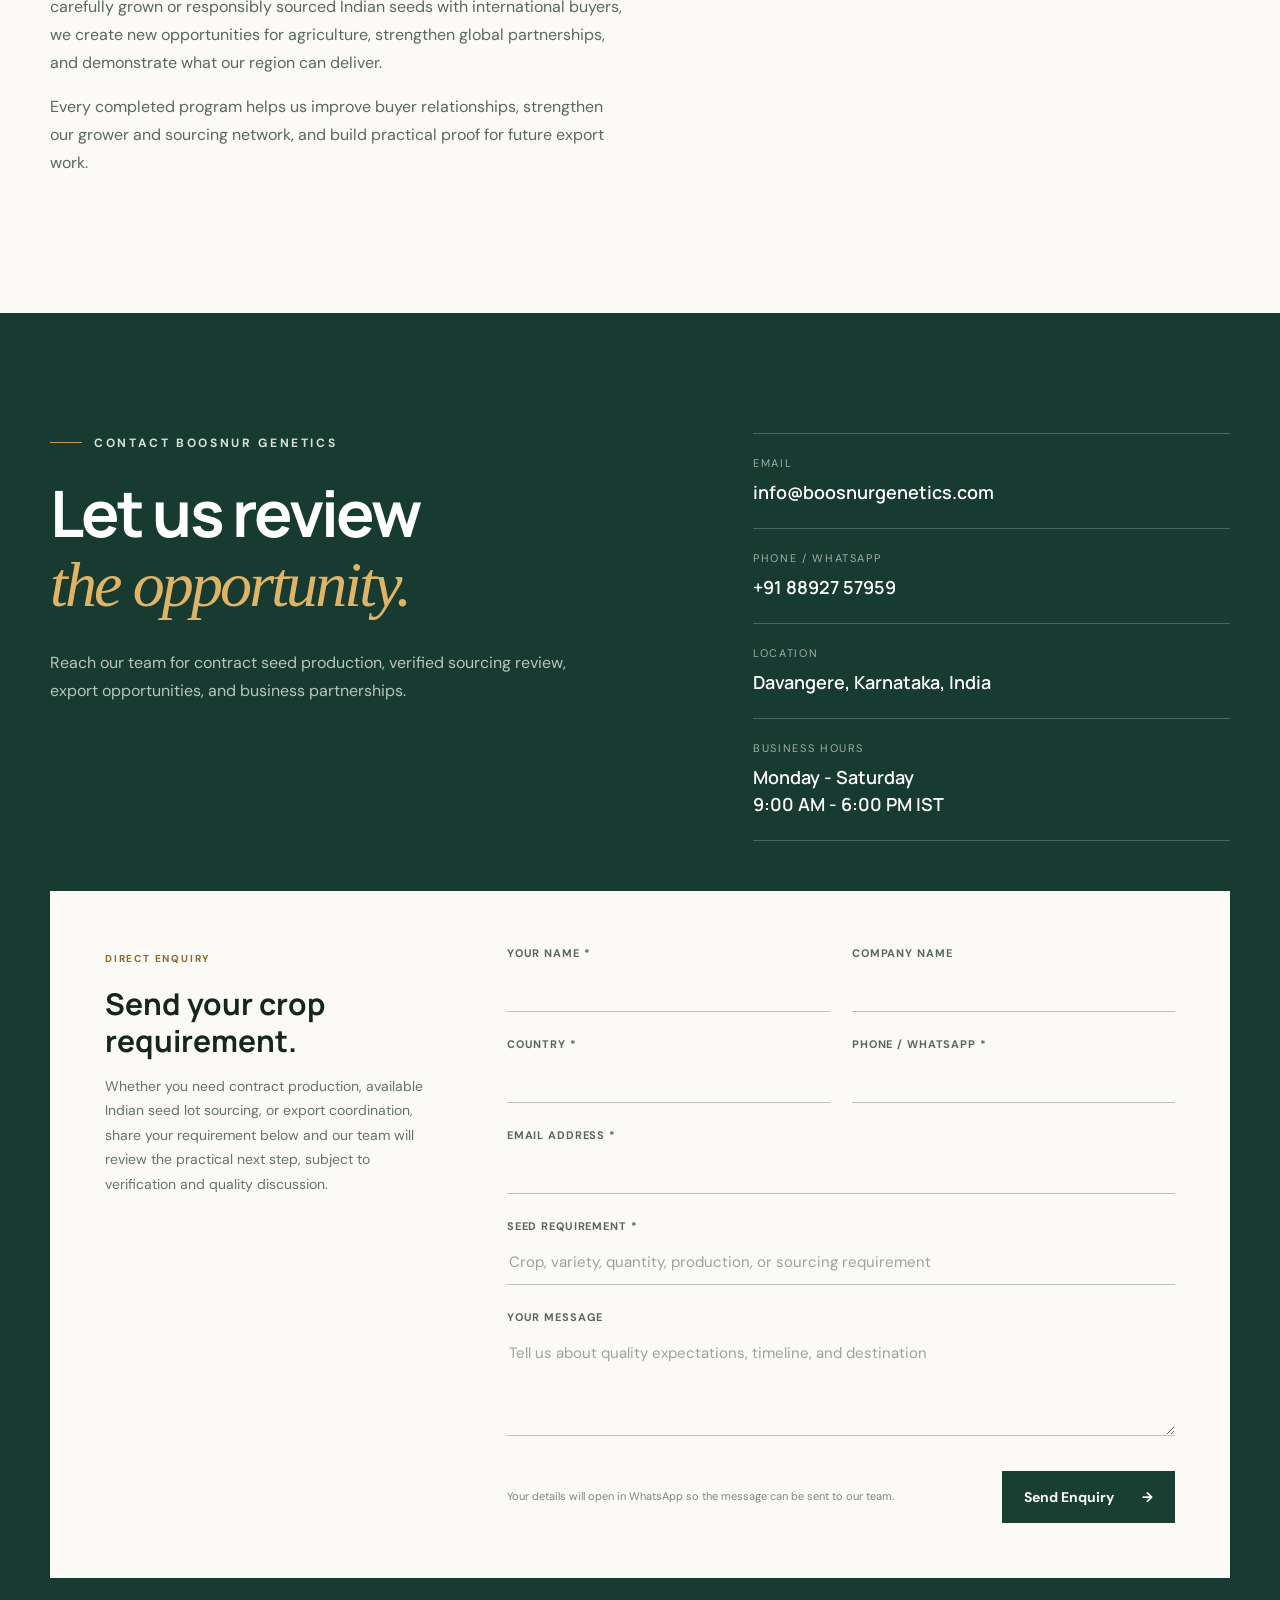
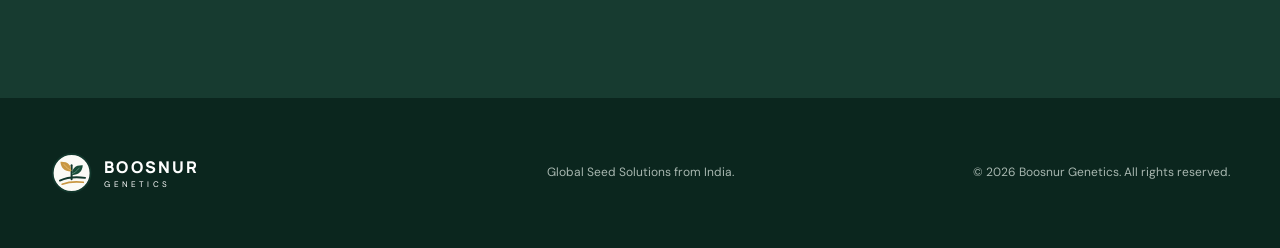
==== commit 50338968: "Make website copy more practical and buyer focused" ====
--- a/index.html
+++ b/index.html
@@ -3,7 +3,7 @@
 <head>
   <meta charset="UTF-8">
   <meta name="viewport" content="width=device-width, initial-scale=1.0">
-  <meta name="description" content="Boosnur Genetics is a contract seed production and export company from Davangere, Karnataka, India, supporting requirement-based vegetable, field, and specialty seed programs with practical growing, field monitoring, seed handling, and export coordination.">
+  <meta name="description" content="Boosnur Genetics is a contract seed production and export company from Davangere, Karnataka, India, supporting requirement-based seed production, Indian seed sourcing coordination, field monitoring, seed handling, and export preparation.">
   <meta name="keywords" content="contract seed production India, custom seed multiplication, vegetable seed exporter, field crop seed production, seed grower India, hybrid seed production, seed export company, Davangere Karnataka seed production">
   <title>Contract Seed Production & Export from India | Boosnur Genetics</title>
   <link rel="preconnect" href="https://fonts.googleapis.com">
@@ -43,11 +43,11 @@
       <div class="container hero-content">
         <p class="eyebrow light">Global Seed Solutions from India</p>
         <h1>Seeds grown with purpose.<br><em>Ready for the world.</em></h1>
-        <p class="hero-copy">Requirement-led contract seed production from Davangere, India, supported by practical field oversight, clear communication, and dependable export coordination.</p>
+        <p class="hero-copy">Requirement-led contract seed production and sourcing coordination from Davangere, India, with crop feasibility review, grower coordination, seed handling support, and export documentation preparation.</p>
       </div>
       <div class="hero-stats container">
         <div><strong>Davangere</strong><span>Karnataka, India</span></div>
-        <div><strong>Contract</strong><span>Buyer-led production</span></div>
+        <div><strong>Contract</strong><span>Production & sourcing</span></div>
         <div><strong>Export</strong><span>Documentation support</span></div>
       </div>
     </section>
@@ -57,16 +57,16 @@
         <div class="section-heading section-heading-dark">
           <div>
             <p class="eyebrow">Why Buyers Work With Us</p>
-            <h2>Trust built early,<br>from field to export.</h2>
-          </div>
-          <p>Based in Davangere, Karnataka, India, Boosnur Genetics supports buyers looking for practical, requirement-led seed production programs with clear communication and dependable export preparation.</p>
+            <h2>What we review<br>before we commit.</h2>
+          </div>
+          <p>Before accepting a program, we review the crop, variety, season, isolation needs, acreage, expected quantity, quality standard, and shipment destination. This helps us respond with a practical answer instead of a general promise.</p>
         </div>
         <div class="choice-grid">
-          <article class="choice-card reveal"><span>01</span><h3>Davangere, Karnataka Base</h3><p>Located in an active agricultural region with access to grower networks and field-level coordination.</p></article>
-          <article class="choice-card reveal"><span>02</span><h3>Contract Seed Production</h3><p>Crop planning begins after understanding variety, quantity, timeline, quality expectations, and destination market.</p></article>
-          <article class="choice-card reveal"><span>03</span><h3>Export Documentation Support</h3><p>We coordinate export preparation, buyer communication, and shipment documentation requirements.</p></article>
-          <article class="choice-card reveal"><span>04</span><h3>Dedicated Field Monitoring</h3><p>Production programs are followed through crop-stage updates and practical coordination with growers.</p></article>
-          <article class="choice-card reveal"><span>05</span><h3>Direct Communication</h3><p>Enquiries are handled personally so requirements can be understood clearly before any production commitment.</p></article>
+          <article class="choice-card reveal"><span>01</span><h3>Crop Feasibility</h3><p>We check whether the crop can be produced in the right season, location, isolation, and expected quantity.</p></article>
+          <article class="choice-card reveal"><span>02</span><h3>Grower Coordination</h3><p>Suitable grower capacity is reviewed before acreage, timeline, and production responsibility are discussed.</p></article>
+          <article class="choice-card reveal"><span>03</span><h3>Seed Lot Review</h3><p>For urgent requirements, available Indian seed lots can be reviewed through suitable partners before any supply discussion.</p></article>
+          <article class="choice-card reveal"><span>04</span><h3>Quality Check Planning</h3><p>Testing, handling, packing, and buyer quality expectations are discussed before shipment movement.</p></article>
+          <article class="choice-card reveal"><span>05</span><h3>Export Paperwork</h3><p>Commercial documents, phytosanitary coordination, packing details, and dispatch communication are handled step by step.</p></article>
         </div>
       </div>
     </section>
@@ -75,11 +75,11 @@
       <div class="container intro-grid">
         <div>
           <p class="eyebrow">About Boosnur Genetics</p>
-          <h2>A dependable partner<br>from seed to shipment.</h2>
+          <h2>Built around<br>buyer requirements.</h2>
         </div>
         <div class="intro-copy">
           <p class="lead">Boosnur Genetics is a new-generation company built on practical agricultural understanding and a clear international vision.</p>
-          <p>We plan and cultivate seed crops on a contractual basis according to the variety, quantity, quality parameters, and delivery expectations agreed with each buyer. This direct approach gives our partners greater clarity, accountability, and confidence throughout the production cycle.</p>
+          <p>We plan and cultivate seed crops on a contractual basis according to the variety, quantity, quality parameters, and delivery expectations agreed with each buyer. Where a buyer needs a quicker route, we can also coordinate sourcing discussions for available Indian seed lots through suitable partners, subject to verification and quality review.</p>
           <p>Based in Davangere, one of Karnataka's important agricultural regions, we bring together field-level knowledge, attentive crop coordination, and a professional approach to export. Our company may be new, but our work is grounded in farming realities and relationships built through honest commitments.</p>
           <a class="text-link" href="#contact">Discuss your requirement <span>&rarr;</span></a>
         </div>
@@ -89,13 +89,13 @@
     <section class="founder-note section">
       <div class="container note-card reveal">
         <p class="eyebrow">Working Principles</p>
-        <blockquote>We believe trust is earned through consistent execution, transparent communication, and dependable delivery.</blockquote>
+        <blockquote>We prefer practical commitments: review the requirement, confirm feasibility, coordinate the field or source, and keep the buyer updated with facts.</blockquote>
         <div class="principles-list">
-          <span>Transparent communication</span>
-          <span>Field-level monitoring</span>
-          <span>Buyer-first planning</span>
-          <span>Practical production commitments</span>
-          <span>Long-term partnerships</span>
+          <span>Requirement review</span>
+          <span>Feasibility before confirmation</span>
+          <span>Grower coordination</span>
+          <span>Quality and packing discussion</span>
+          <span>Export document follow-up</span>
         </div>
       </div>
     </section>
@@ -108,12 +108,12 @@
         </div>
         <div class="identity-copy reveal">
           <p class="eyebrow">Who We Are</p>
-          <h2>A partner you can<br>grow with.</h2>
+          <h2>From requirement<br>to dispatch planning.</h2>
           <p>We are contractual seed farmers and exporters who take responsibility for the crop from production planning to dispatch. Our confidence comes from practical field involvement: understanding growing conditions, following crop progress, responding to production realities, and keeping the buyer informed at every important stage.</p>
           <div class="values">
-            <div><span>01</span><strong>Integrity</strong><p>Honest business, clear communication.</p></div>
-            <div><span>02</span><strong>Commitment</strong><p>Production aligned with agreed requirements.</p></div>
-            <div><span>03</span><strong>Partnership</strong><p>Accountable relationships built for the long term.</p></div>
+            <div><span>01</span><strong>Review</strong><p>Crop, season, quantity, and quality needs checked first.</p></div>
+            <div><span>02</span><strong>Plan</strong><p>Production or sourcing route selected only after feasibility.</p></div>
+            <div><span>03</span><strong>Coordinate</strong><p>Field, handling, documents, and dispatch followed with the buyer.</p></div>
           </div>
         </div>
       </div>
@@ -161,18 +161,18 @@
         <div class="field-story-heading">
           <div>
             <p class="eyebrow">Experience Where It Matters</p>
-            <h2>Close to the crop.<br>Clear with the customer.</h2>
-          </div>
-          <p>Trust is earned through visible work. Our approach is based on careful requirement review, active crop monitoring, quality-focused handling, and straightforward updates from field planning to dispatch.</p>
+            <h2>Field checks,<br>lot checks, and follow-up.</h2>
+          </div>
+          <p>For production work, the crop is followed by stage. For sourcing work, available lots are reviewed before discussion. In both cases, the focus stays on feasibility, quality expectations, packing, documentation, and dispatch readiness.</p>
         </div>
         <div class="photo-grid">
           <figure class="photo-card photo-card-large reveal">
             <img src="assets/field-inspection.png" alt="Agricultural professional inspecting plants in a seed production field">
-            <figcaption><span>01</span><div><strong>Practical field oversight</strong><p>Crop progress observed where production actually happens.</p></div></figcaption>
+            <figcaption><span>01</span><div><strong>Crop-stage follow-up</strong><p>Growth, flowering, fruiting, maturity, and seed handling stages are checked during production.</p></div></figcaption>
           </figure>
           <figure class="photo-card reveal">
             <img src="assets/product-custom.png" alt="Organized vegetable crop rows for contract seed production">
-            <figcaption><span>02</span><div><strong>Requirement-led production</strong><p>Crop programs planned according to buyer needs, growing window, and production feasibility.</p></div></figcaption>
+            <figcaption><span>02</span><div><strong>Requirement review</strong><p>Crop programs are discussed only after season, acreage, isolation, quantity, and quality needs are reviewed.</p></div></figcaption>
           </figure>
         </div>
       </div>
@@ -183,9 +183,9 @@
         <div class="section-heading">
           <div>
             <p class="eyebrow light">What We Do</p>
-            <h2>Seeds cultivated<br>for your requirement.</h2>
-          </div>
-          <p>Our work begins with the buyer's requirement. We plan the crop, grow it under a contractual program, prepare the seed, and coordinate its export.</p>
+          <h2>Production, sourcing,<br>and export coordination.</h2>
+          </div>
+          <p>Our work begins with the buyer's requirement. We can support planned contract production, and where immediate supply is needed, we can also help coordinate sourcing of available Indian seed lots through verified channels.</p>
         </div>
 
         <div class="service-grid">
@@ -206,15 +206,15 @@
           <article class="service-card reveal">
             <span class="service-icon">03</span>
             <div>
-              <h3>Seed Preparation</h3>
-              <p>Coordinating careful post-harvest handling, quality checks, packaging, and preparation before dispatch.</p>
+              <h3>Seed Sourcing Coordination</h3>
+              <p>Reviewing available Indian seed lot options through suitable partners when the buyer needs a faster route than new production.</p>
             </div>
           </article>
           <article class="service-card reveal">
             <span class="service-icon">04</span>
             <div>
-              <h3>Global Export</h3>
-              <p>Managing export documentation, logistics, and buyer communication so every shipment moves with clarity.</p>
+              <h3>Preparation & Export</h3>
+              <p>Coordinating seed preparation, quality discussions, documentation, logistics, and buyer communication for export movement.</p>
             </div>
           </article>
         </div>
@@ -225,15 +225,15 @@
       <div class="container approach-grid">
         <div class="reveal">
           <p class="eyebrow light">Our Production Approach</p>
-          <h2>Clear conversations.<br><em>Careful field work.</em></h2>
-          <p>Behind every seed program there is a buyer requirement, a grower, a field, and a responsibility to communicate honestly. We keep the process simple: understand the need, review feasibility, plan carefully, and stay connected through each important stage.</p>
+          <h2>How a requirement<br><em>is handled.</em></h2>
+          <p>Every enquiry is handled as a practical case. We first understand the crop and quantity, then decide whether new production, sourcing review, or future planning is the correct route.</p>
         </div>
         <div class="process-list reveal">
           <div><span>01</span><strong>Requirement Discussion</strong><p>Crop, variety, quantity, seed standard, destination, and expected timeline are reviewed first.</p></div>
-          <div><span>02</span><strong>Production Planning</strong><p>Suitable growing windows, isolation needs, acreage, and grower availability are mapped before commitment.</p></div>
-          <div><span>03</span><strong>Farmer Network Selection</strong><p>Programs are aligned with growers who can support the production requirement responsibly.</p></div>
-          <div><span>04</span><strong>Crop Monitoring</strong><p>Field progress, crop health, and key production stages are followed closely.</p></div>
-          <div><span>05</span><strong>Quality Inspection</strong><p>Seed handling, cleaning, grading, and packing are coordinated with quality expectations in mind.</p></div>
+          <div><span>02</span><strong>Route Selection</strong><p>We review whether the requirement is better suited for new production or verified sourcing of available Indian seed lots.</p></div>
+          <div><span>03</span><strong>Production or Partner Review</strong><p>Growers or sourcing partners are considered based on crop suitability, reliability, quantity, and quality expectations.</p></div>
+          <div><span>04</span><strong>Field or Lot Follow-up</strong><p>Production progress or available lot details are followed with practical communication and documentation.</p></div>
+          <div><span>05</span><strong>Quality Discussion</strong><p>Seed handling, testing needs, packing, and buyer quality expectations are reviewed before movement.</p></div>
           <div><span>06</span><strong>Export Coordination</strong><p>Documentation, shipment communication, and buyer updates are managed through dispatch.</p></div>
         </div>
       </div>
@@ -260,9 +260,9 @@
         <div class="section-heading section-heading-dark">
           <div>
             <p class="eyebrow">Compliance & Documentation</p>
-            <h2>Prepared for export conversations.</h2>
-          </div>
-          <p>International seed trade depends on documentation as much as production. We coordinate each requirement according to crop needs, shipment destination, and applicable Indian export procedures.</p>
+            <h2>Documents checked<br>before movement.</h2>
+          </div>
+          <p>International seed trade depends on documentation as much as production or sourcing. We coordinate each requirement according to crop needs, shipment destination, and applicable Indian export procedures.</p>
         </div>
         <div class="compliance-grid">
           <div class="reveal"><strong>IEC / Export Registration</strong><p>Support for export-ready business documentation and buyer onboarding.</p></div>
@@ -277,15 +277,15 @@
       <div class="container why-grid">
         <div class="why-copy reveal">
           <p class="eyebrow">Why Export</p>
-          <h2>Taking Indian quality<br>to new milestones.</h2>
+          <h2>Taking Indian seed work<br>to wider markets.</h2>
           <p class="lead">India grows high-quality agricultural products with the potential to serve markets across the world.</p>
-          <p>We export because we want that quality to travel further. By connecting carefully grown Indian seeds with international buyers, we create new opportunities for agriculture, strengthen global partnerships, and demonstrate what our region can deliver.</p>
-          <p>Every successful shipment is a new milestone: for Boosnur Genetics, for our farming network, and for Indian products earning trust in global markets.</p>
+          <p>We export because we want that quality to travel further. By connecting carefully grown or responsibly sourced Indian seeds with international buyers, we create new opportunities for agriculture, strengthen global partnerships, and demonstrate what our region can deliver.</p>
+          <p>Every completed program helps us improve buyer relationships, strengthen our grower and sourcing network, and build practical proof for future export work.</p>
         </div>
         <div class="why-points reveal">
-          <div><span>01</span><h3>New global milestones</h3><p>Taking our capabilities beyond familiar markets.</p></div>
-          <div><span>02</span><h3>Indian quality worldwide</h3><p>Giving high-quality Indian seed products the reach they deserve.</p></div>
-          <div><span>03</span><h3>Long-term global trust</h3><p>Building dependable relationships through every successful program.</p></div>
+          <div><span>01</span><h3>Export buyer access</h3><p>Connecting Indian seed production and sourcing capability with overseas buyers.</p></div>
+          <div><span>02</span><h3>Indian seed capability</h3><p>Presenting crop work, quality discussion, and documentation in a professional export format.</p></div>
+          <div><span>03</span><h3>Repeat business</h3><p>Building future programs through successful trials, clear documentation, and dependable dispatch.</p></div>
         </div>
       </div>
     </section>
@@ -294,8 +294,8 @@
       <div class="container contact-intro">
         <div class="contact-heading">
           <p class="eyebrow light">Contact Boosnur Genetics</p>
-          <h2>Global connections.<br><em>Personal attention.</em></h2>
-          <p>Reach our team directly for contract seed production, export opportunities, and business partnerships.</p>
+          <h2>Let us review<br><em>the opportunity.</em></h2>
+          <p>Reach our team for contract seed production, verified sourcing review, export opportunities, and business partnerships.</p>
         </div>
         <div class="contact-details">
           <a href="mailto:info@boosnurgenetics.com">
@@ -319,8 +319,8 @@
       <div class="container enquiry-panel">
         <div class="enquiry-copy">
           <span>Direct enquiry</span>
-          <h3>Share your requirement with our team.</h3>
-          <p>Whether you're a grower, distributor, exporter, or seed company, we're here to help. Submit your inquiry below and your requirement will be prepared directly for our WhatsApp team.</p>
+          <h3>Send your crop requirement.</h3>
+          <p>Whether you need contract production, available Indian seed lot sourcing, or export coordination, share your requirement below and our team will review the practical next step, subject to verification and quality discussion.</p>
         </div>
         <form class="enquiry-form whatsapp-enquiry-form" id="enquiry-form" action="https://wa.me/918892757959" method="POST" data-whatsapp-number="918892757959">
           <input type="hidden" name="_subject" value="New seed enquiry - Boosnur Genetics, Davangere, Karnataka, India">
@@ -350,7 +350,7 @@
           </label>
           <label class="form-wide">
             <span>Seed requirement *</span>
-            <input type="text" name="requirement" placeholder="Crop, variety, quantity, or production requirement" required>
+            <input type="text" name="requirement" placeholder="Crop, variety, quantity, production, or sourcing requirement" required>
           </label>
           <label class="form-wide">
             <span>Your message</span>
@@ -385,7 +385,7 @@
       <div class="product-modal-copy">
         <span id="product-modal-label"></span>
         <h3 id="product-modal-title"></h3>
-        <div class="product-rating">Trusted production planning for export buyers</div>
+        <div class="product-rating">Feasibility reviewed before confirmation</div>
         <p id="product-modal-text"></p>
         <dl class="crop-summary">
           <div><dt>Crop</dt><dd id="product-summary-crop"></dd></div>
@@ -395,9 +395,9 @@
         </dl>
         <ul id="product-modal-points"></ul>
         <div class="trust-badges">
-          <span>Export-quality seeds</span>
-          <span>Technical growing support</span>
-          <span>Personal follow-up</span>
+          <span>Crop feasibility review</span>
+          <span>Quality discussion</span>
+          <span>Export paperwork support</span>
         </div>
       </div>
     </div>
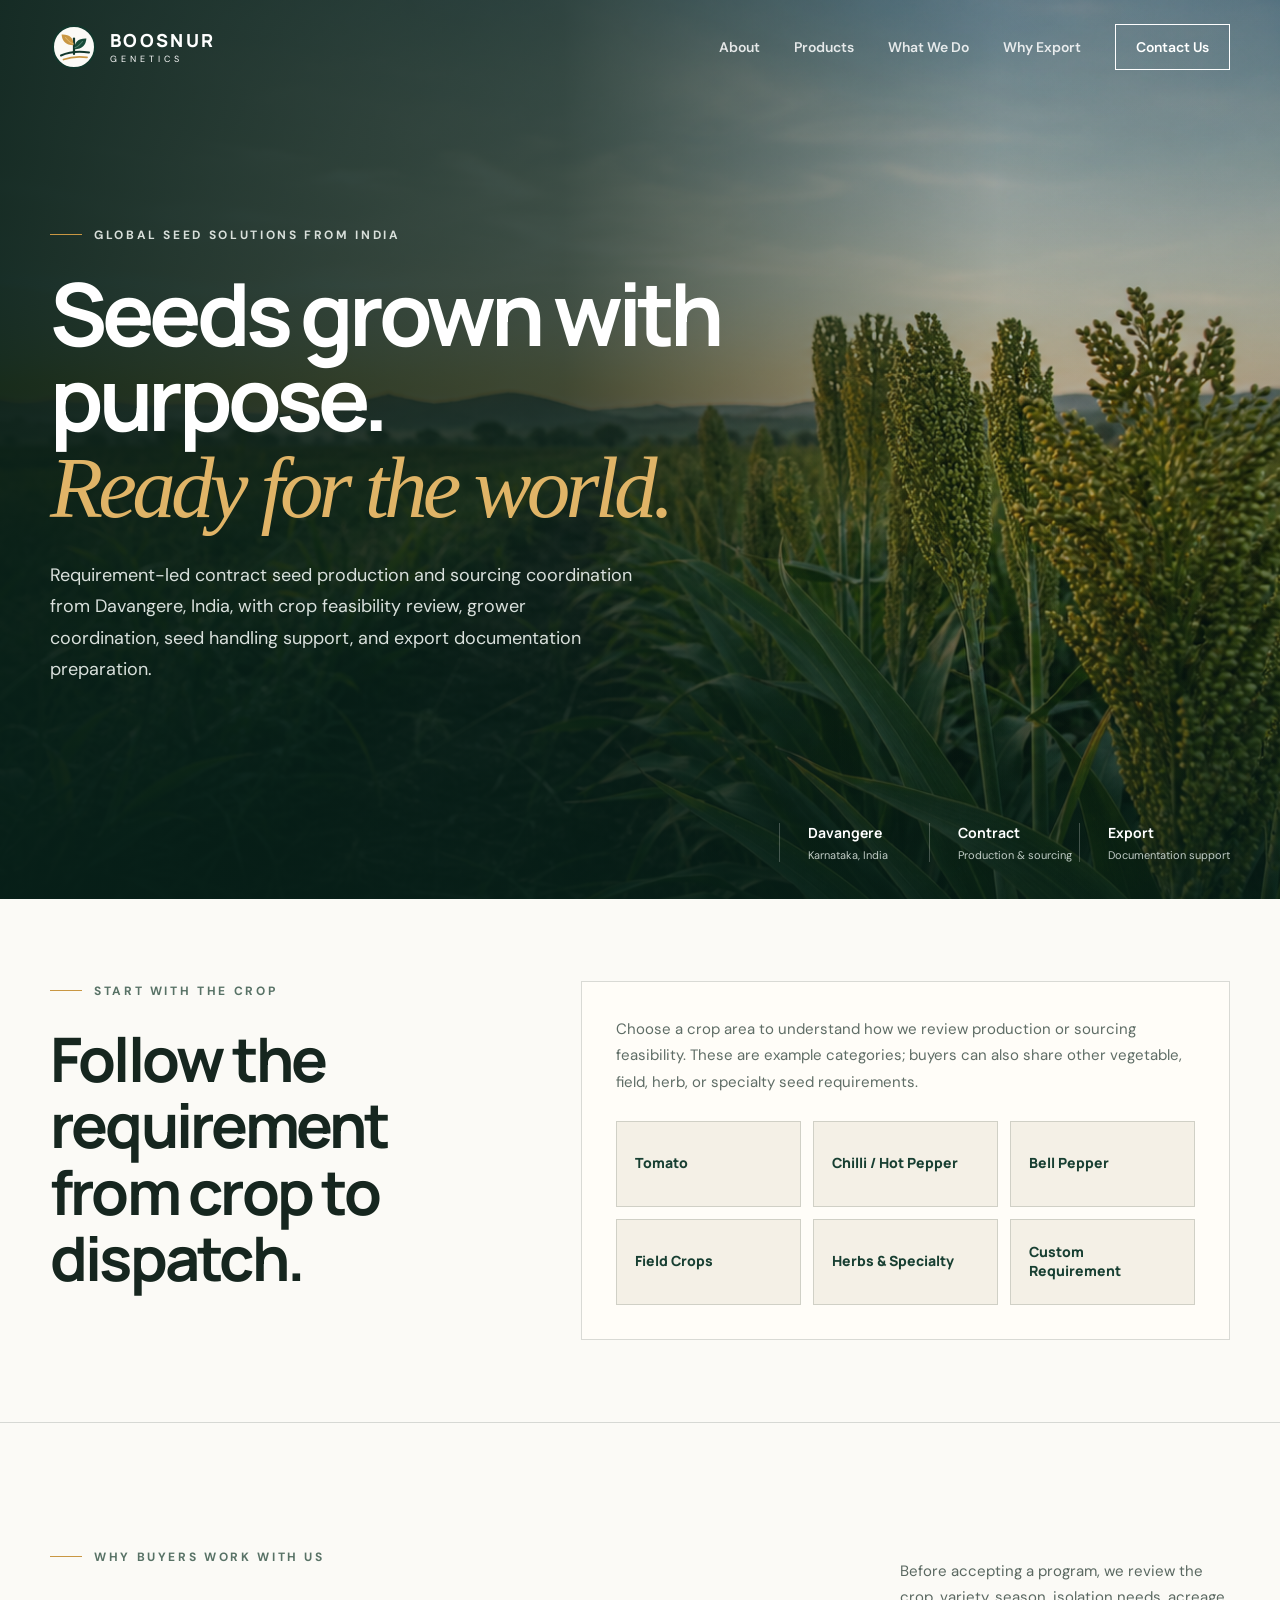
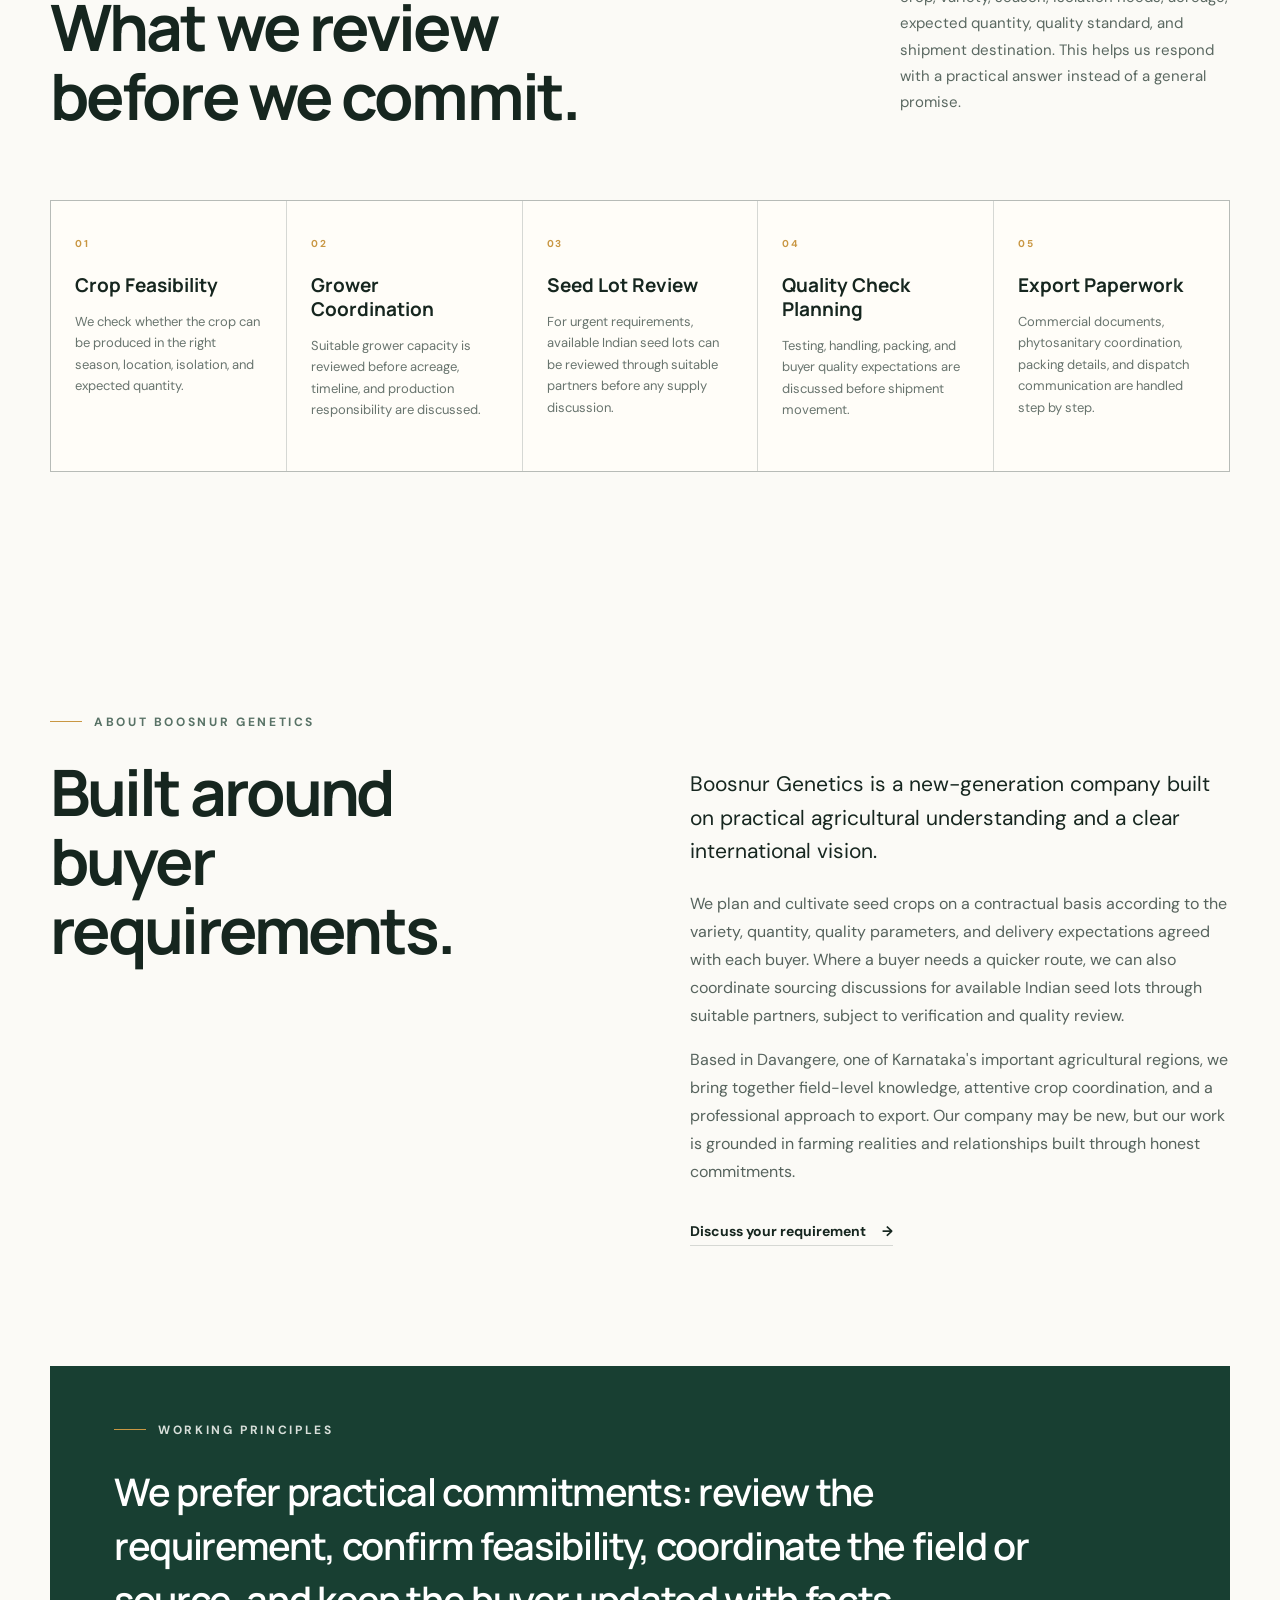
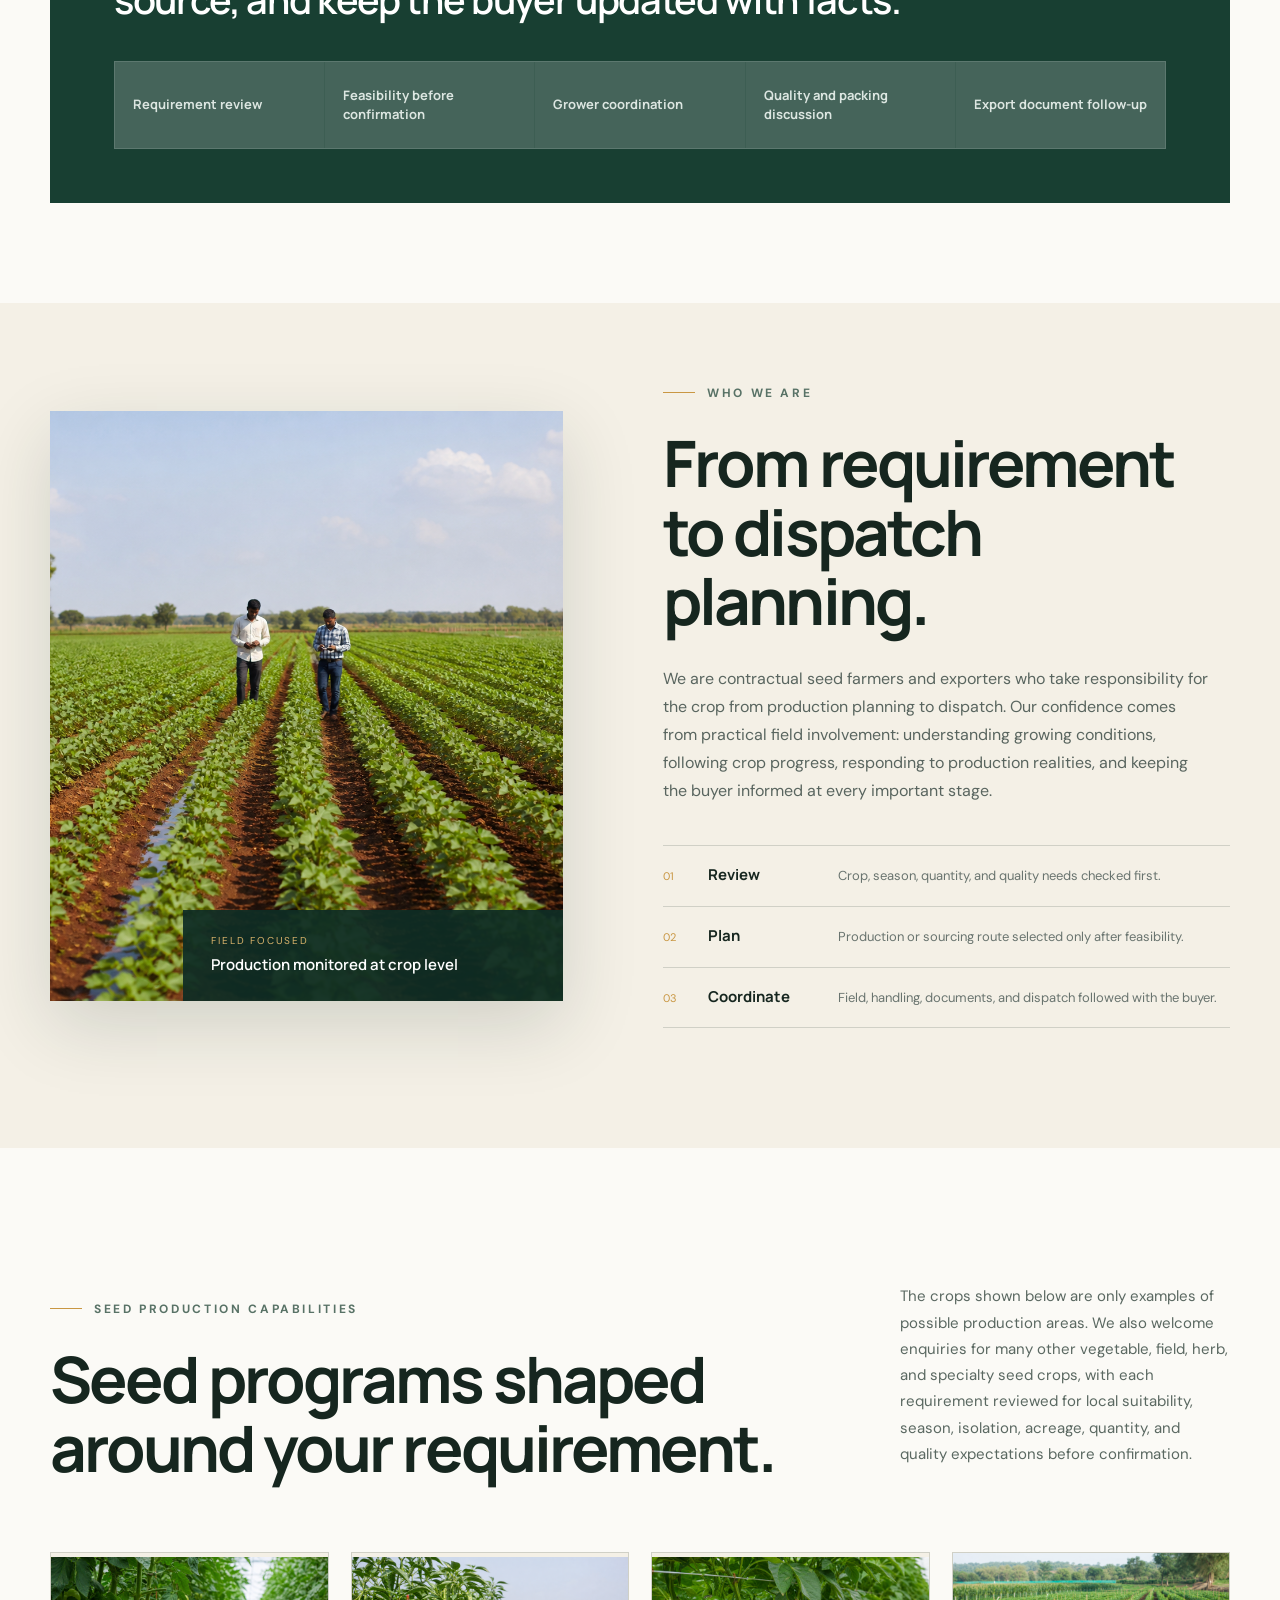
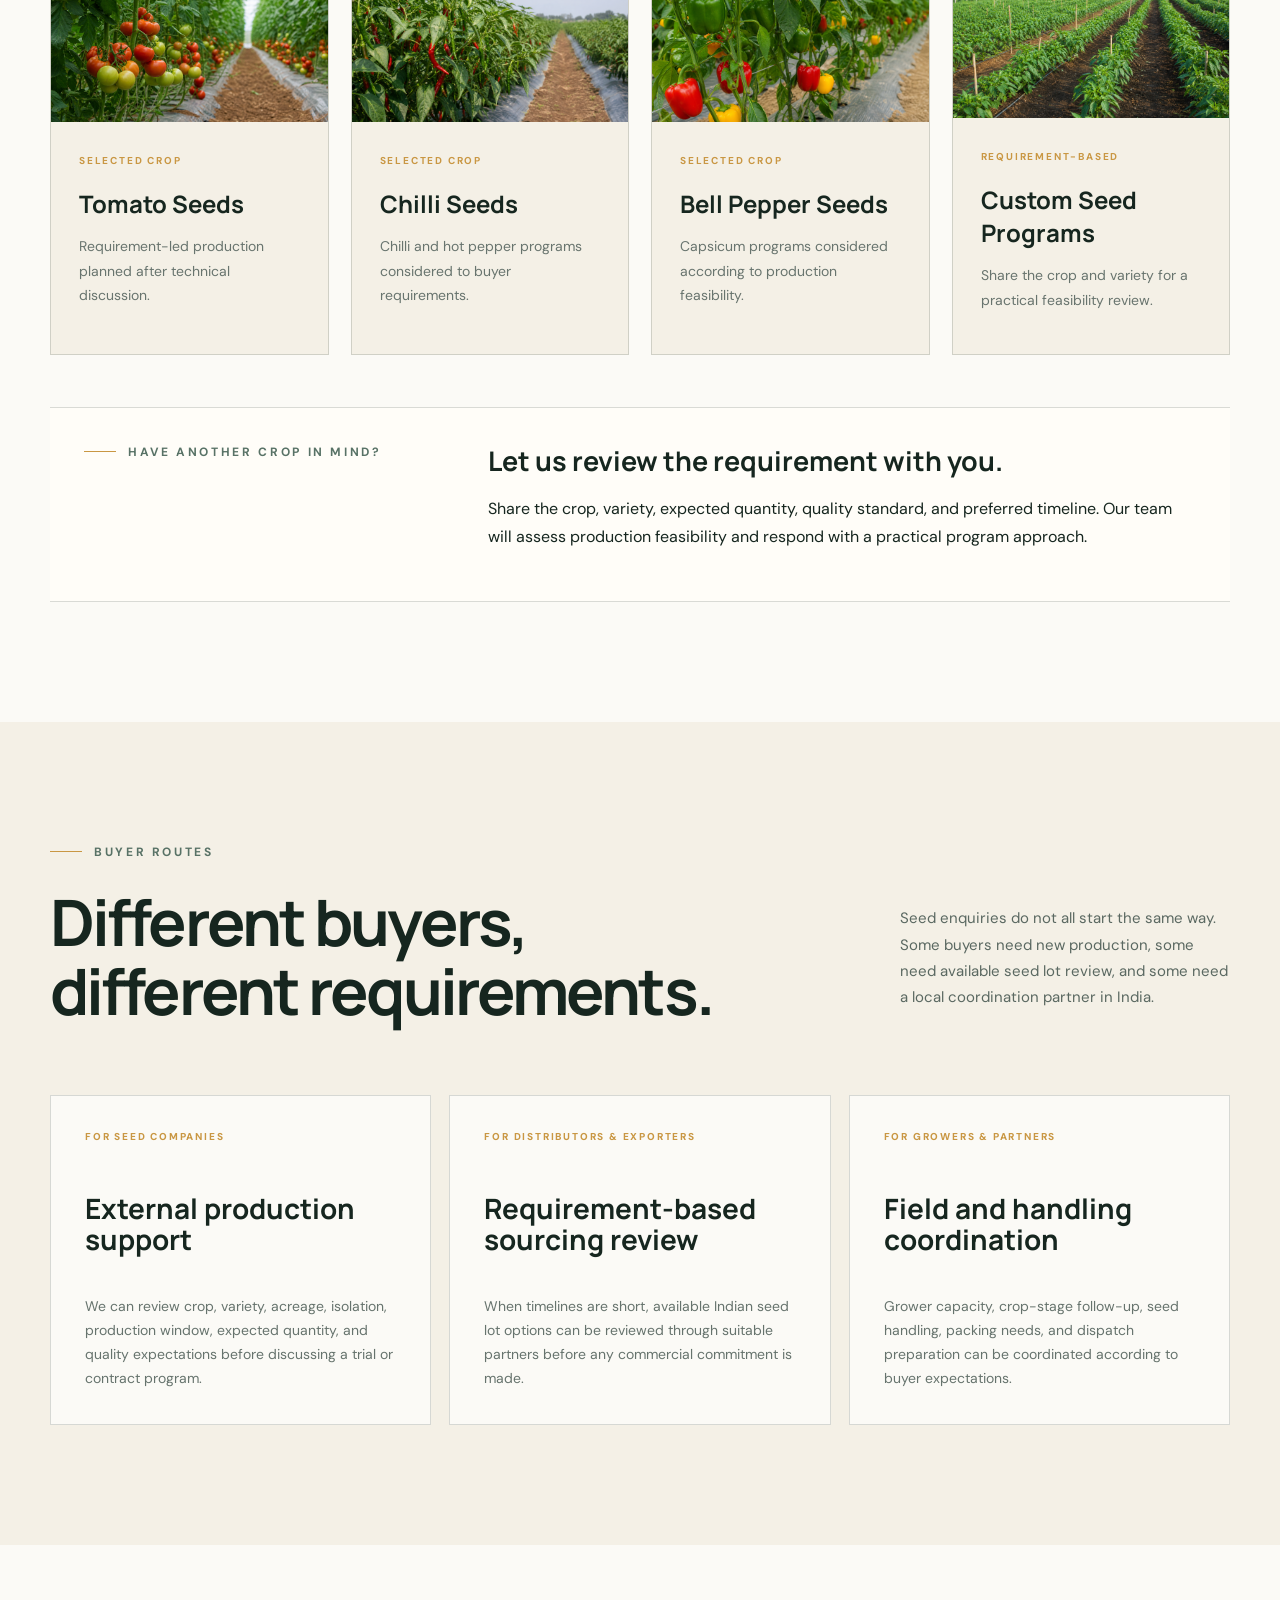
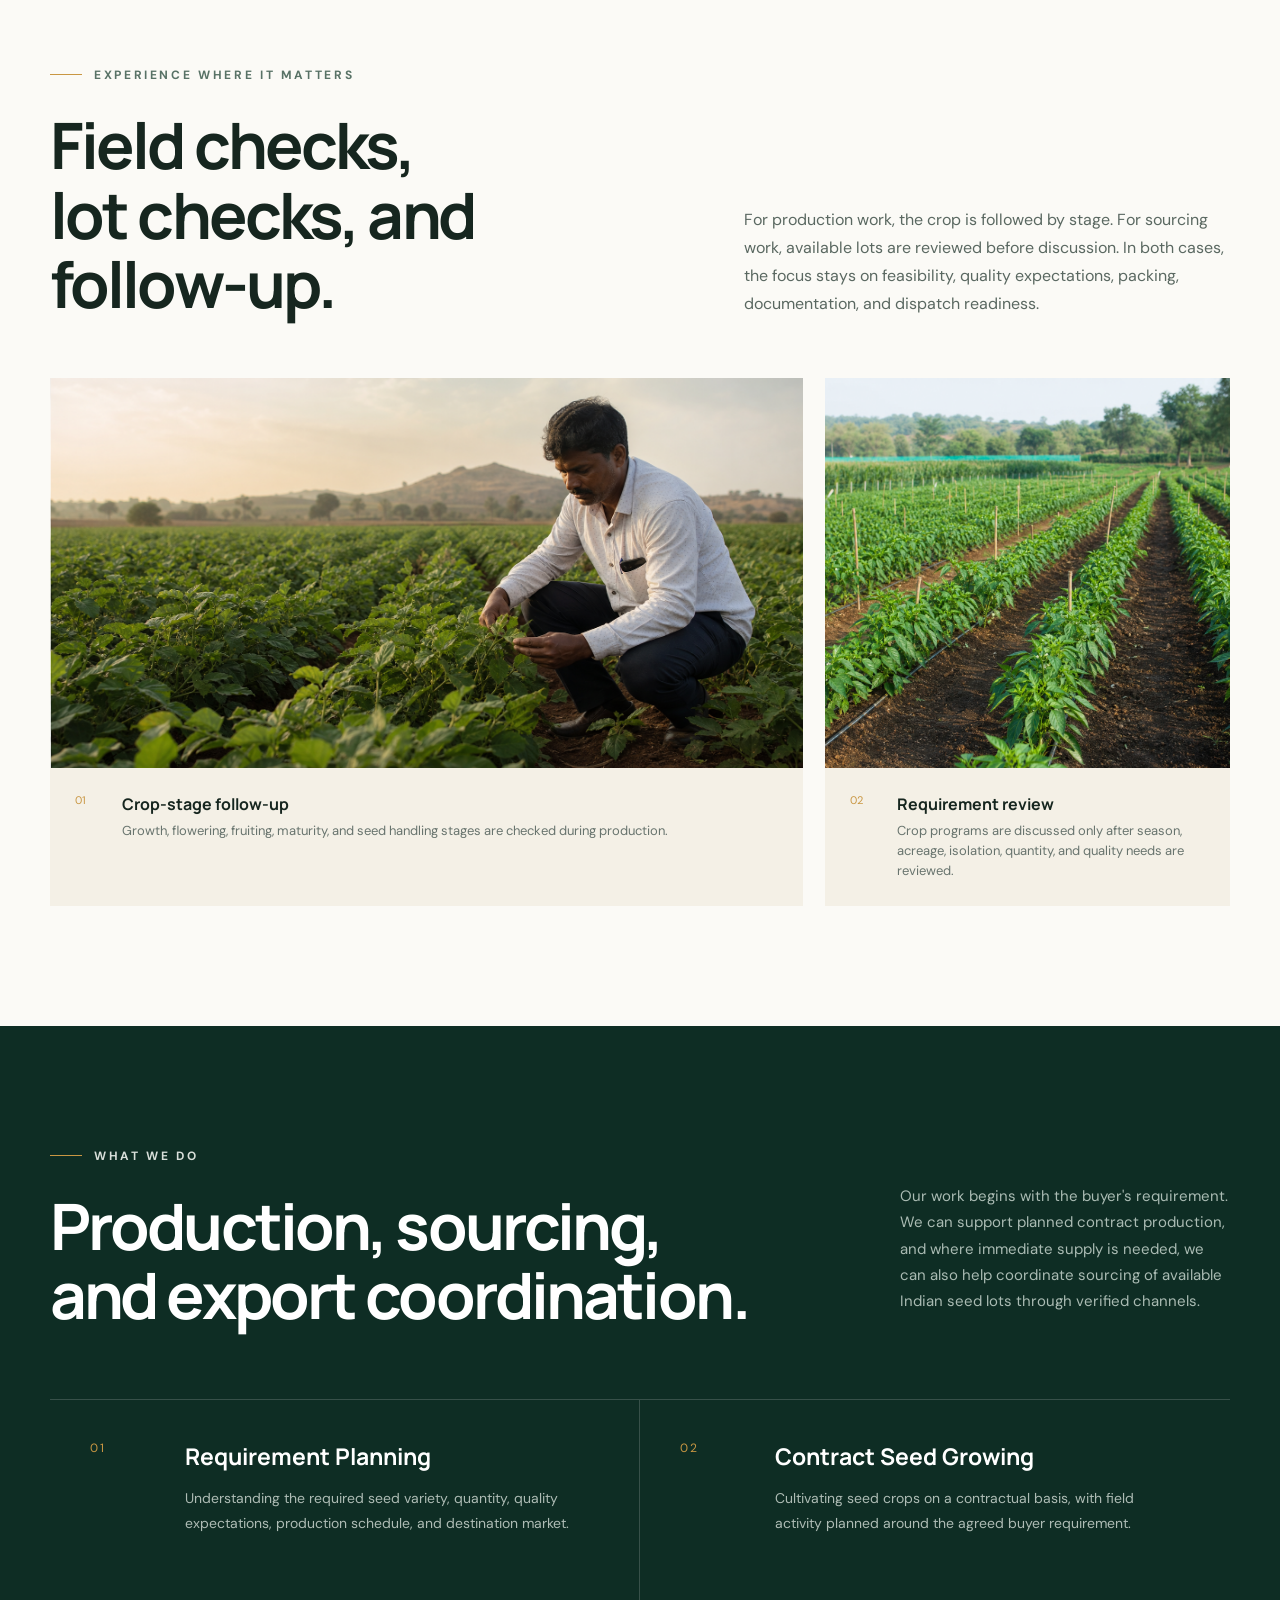
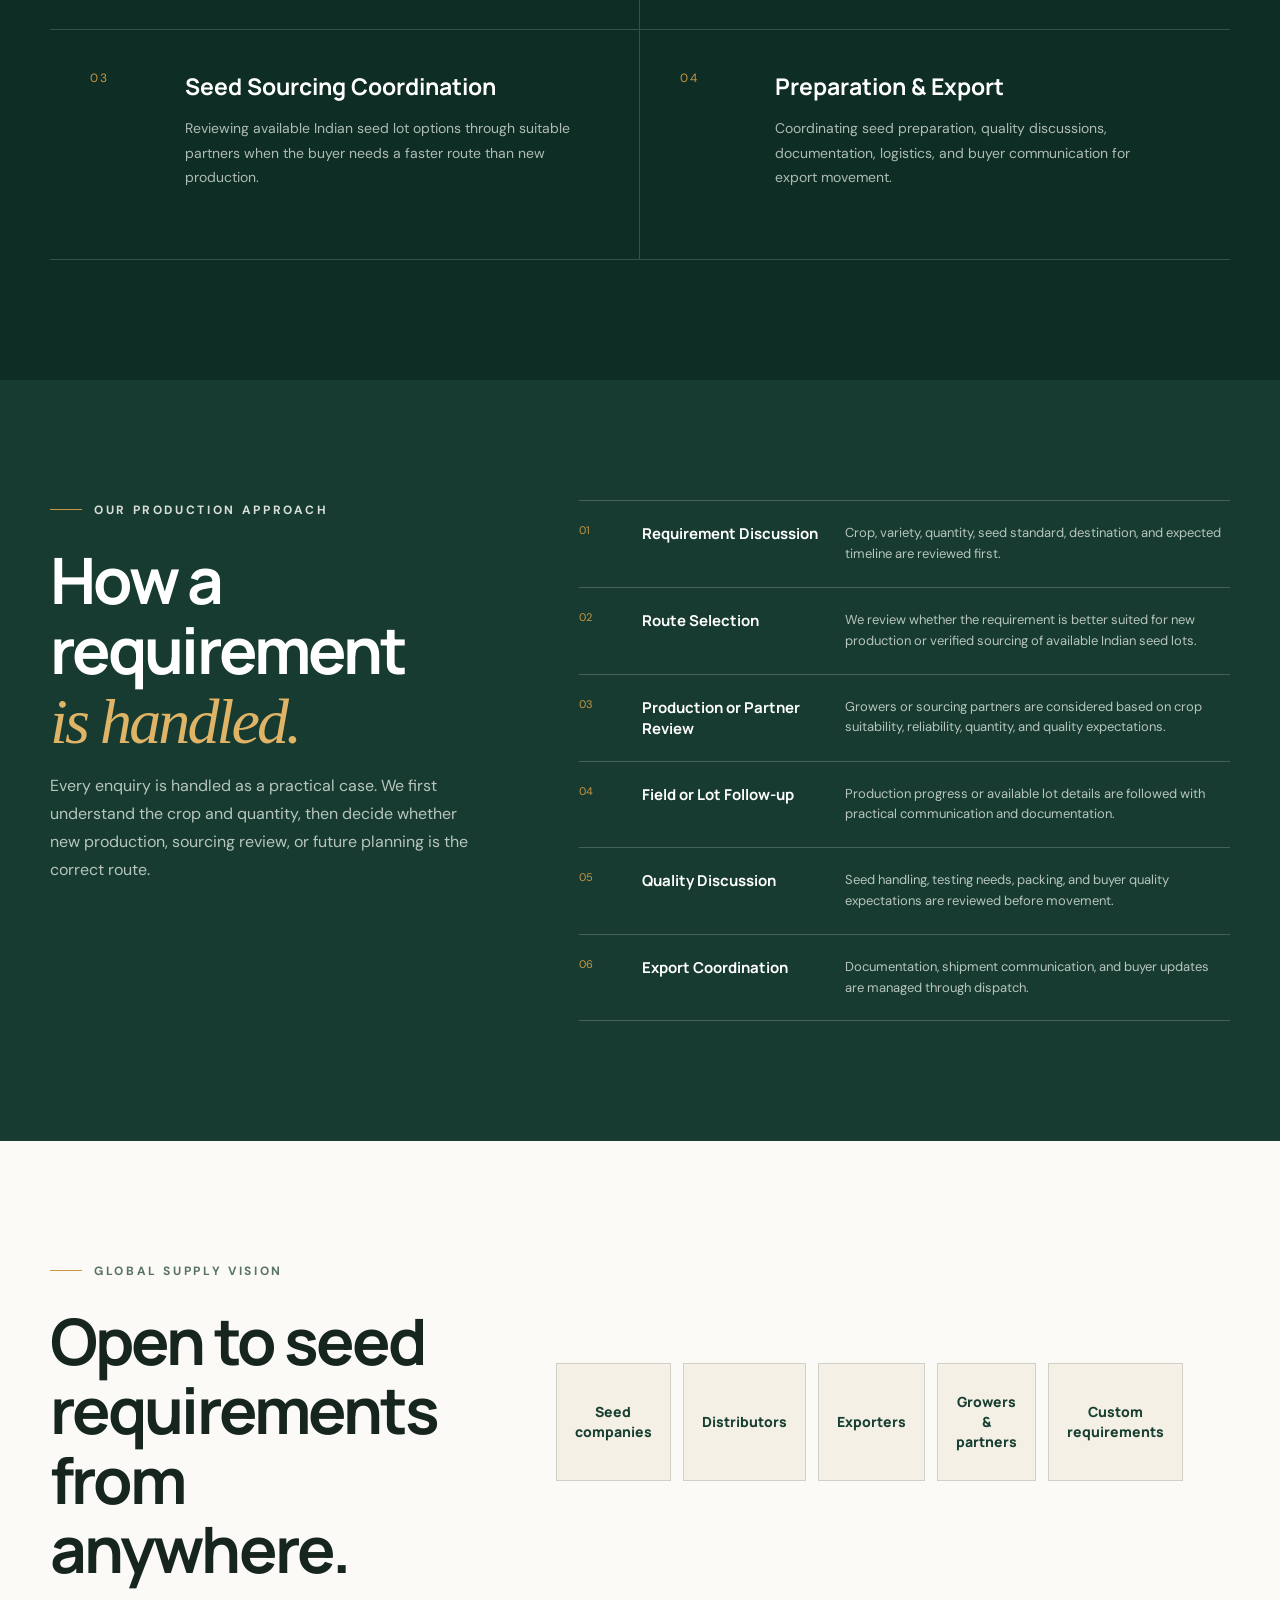
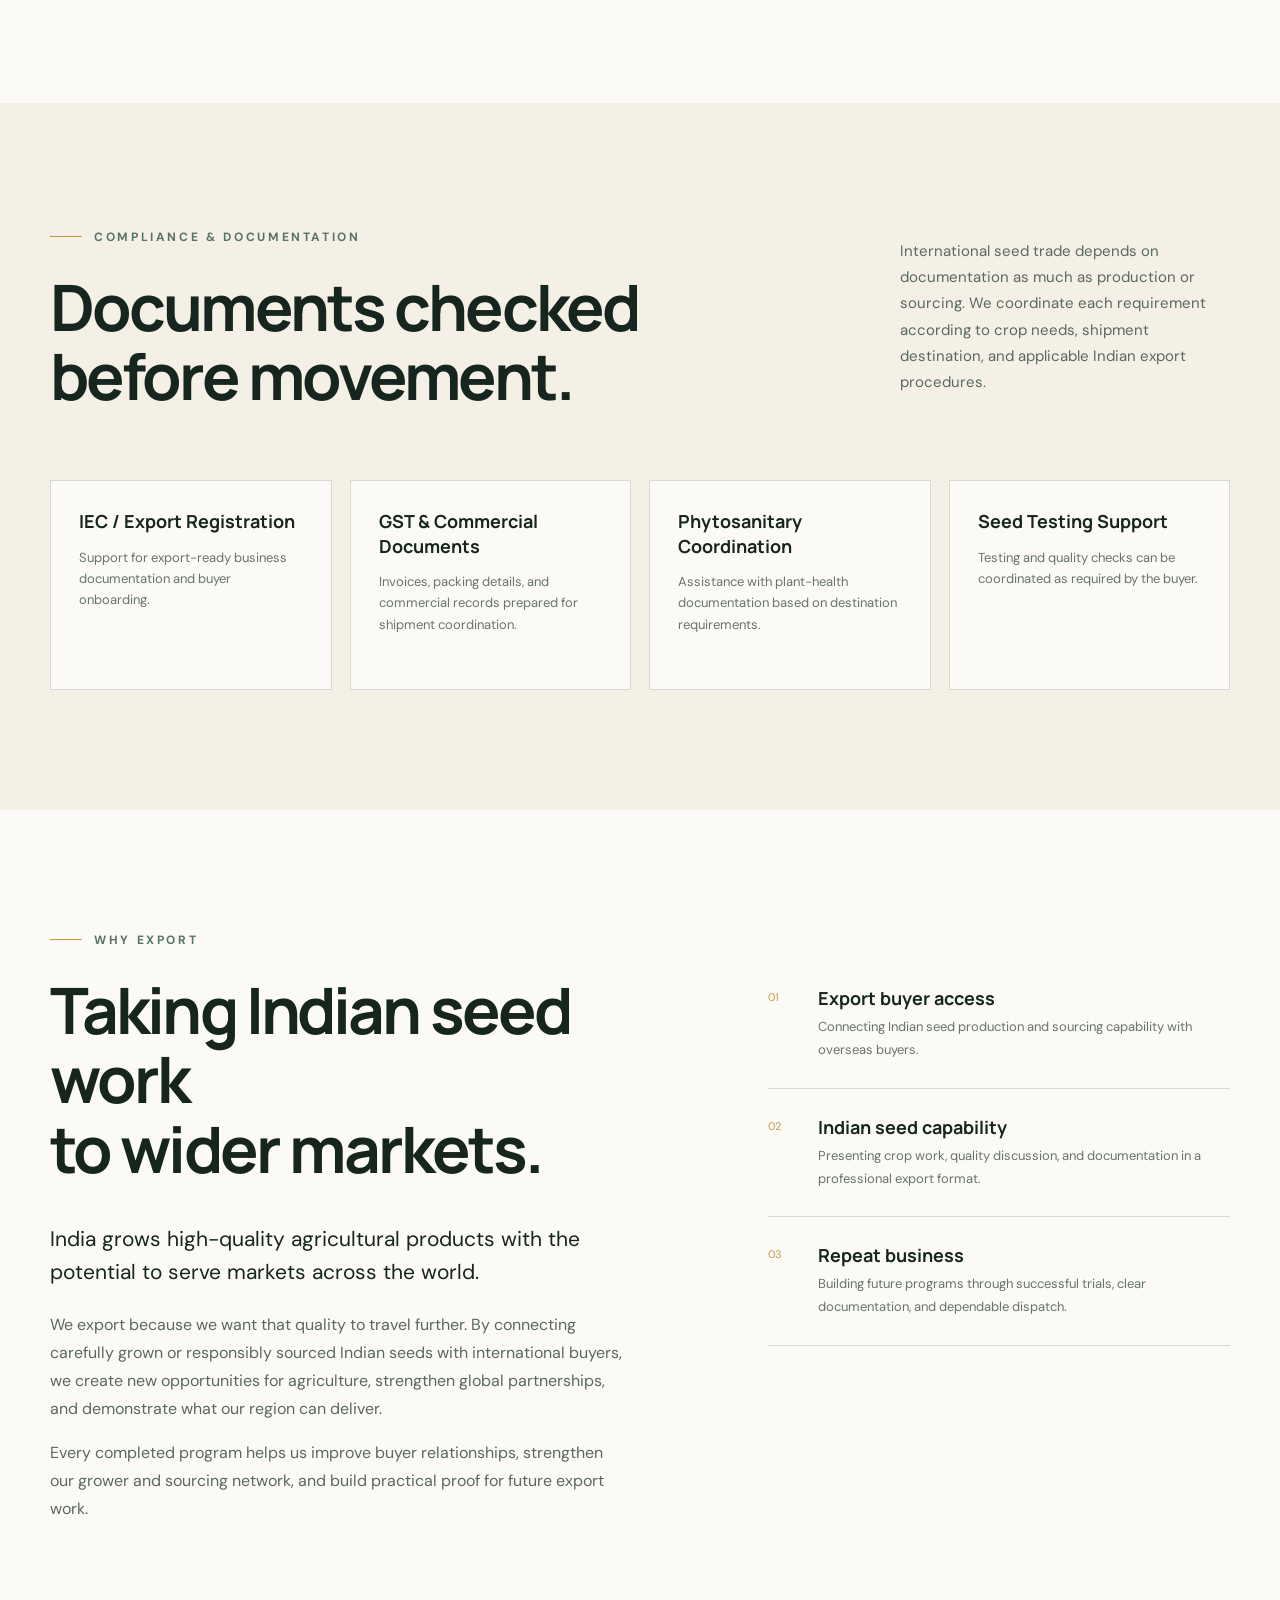
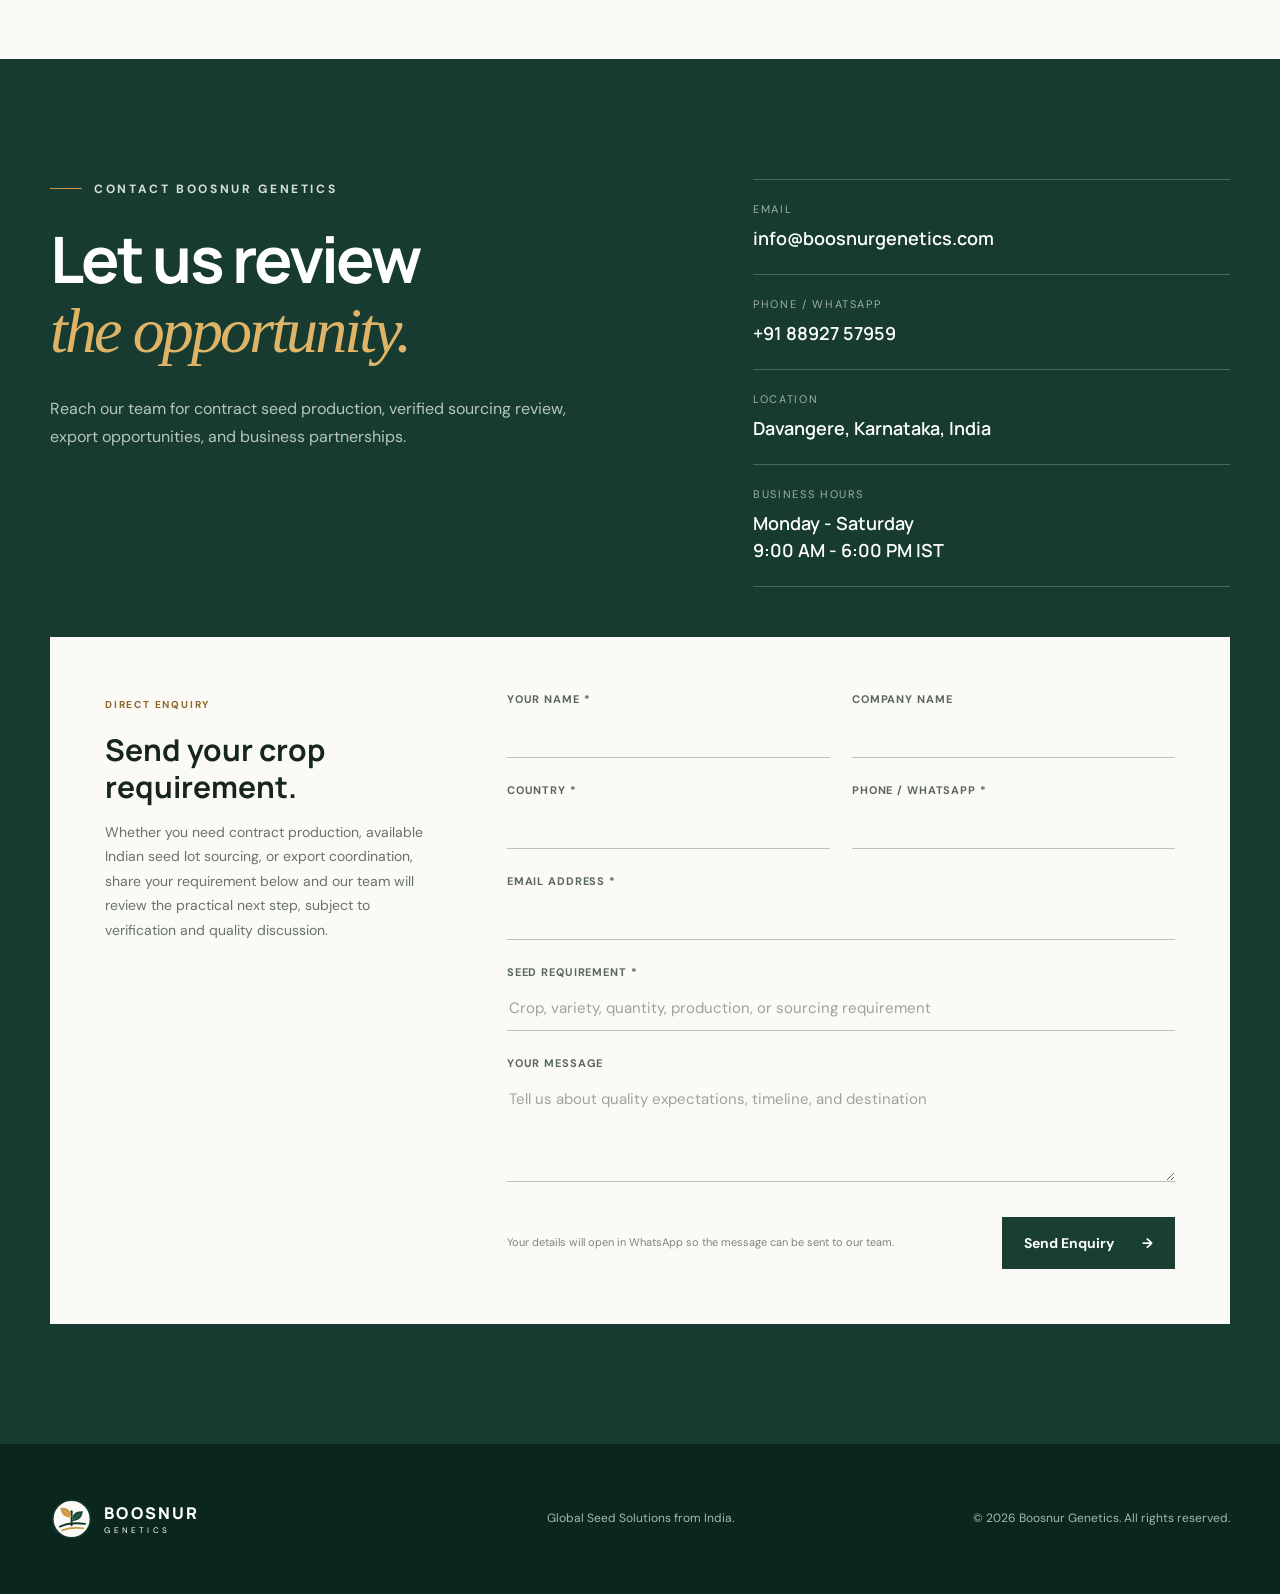
==== commit b3b72bc3: "Add crop navigation and refined animations" ====
--- a/index.html
+++ b/index.html
@@ -52,6 +52,26 @@
       </div>
     </section>
 
+    <section class="crop-trail" aria-label="Crop requirement trail">
+      <div class="container crop-trail-wrap">
+        <div>
+          <p class="eyebrow">Start With The Crop</p>
+          <h2>Follow the requirement<br>from crop to dispatch.</h2>
+        </div>
+        <div class="crop-trail-panel">
+          <p>Choose a crop area to understand how we review production or sourcing feasibility. These are example categories; buyers can also share other vegetable, field, herb, or specialty seed requirements.</p>
+          <div class="crop-trail-links">
+            <button type="button" data-product="tomato">Tomato</button>
+            <button type="button" data-product="chilli">Chilli / Hot Pepper</button>
+            <button type="button" data-product="bell-pepper">Bell Pepper</button>
+            <button type="button" data-product="custom">Field Crops</button>
+            <button type="button" data-product="custom">Herbs & Specialty</button>
+            <button type="button" data-product="custom">Custom Requirement</button>
+          </div>
+        </div>
+      </div>
+    </section>
+
     <section class="choice section" id="why-choose">
       <div class="container">
         <div class="section-heading section-heading-dark">
@@ -152,6 +172,35 @@
             <h3>Let us review the requirement with you.</h3>
             <p>Share the crop, variety, expected quantity, quality standard, and preferred timeline. Our team will assess production feasibility and respond with a practical program approach.</p>
           </div>
+        </div>
+      </div>
+    </section>
+
+    <section class="buyer-routes section" id="buyer-routes">
+      <div class="container">
+        <div class="section-heading section-heading-dark">
+          <div>
+            <p class="eyebrow">Buyer Routes</p>
+            <h2>Different buyers,<br>different requirements.</h2>
+          </div>
+          <p>Seed enquiries do not all start the same way. Some buyers need new production, some need available seed lot review, and some need a local coordination partner in India.</p>
+        </div>
+        <div class="route-grid">
+          <article class="route-card reveal">
+            <span>For seed companies</span>
+            <h3>External production support</h3>
+            <p>We can review crop, variety, acreage, isolation, production window, expected quantity, and quality expectations before discussing a trial or contract program.</p>
+          </article>
+          <article class="route-card reveal">
+            <span>For distributors & exporters</span>
+            <h3>Requirement-based sourcing review</h3>
+            <p>When timelines are short, available Indian seed lot options can be reviewed through suitable partners before any commercial commitment is made.</p>
+          </article>
+          <article class="route-card reveal">
+            <span>For growers & partners</span>
+            <h3>Field and handling coordination</h3>
+            <p>Grower capacity, crop-stage follow-up, seed handling, packing needs, and dispatch preparation can be coordinated according to buyer expectations.</p>
+          </article>
         </div>
       </div>
     </section>
--- a/styles.css
+++ b/styles.css
@@ -39,6 +39,7 @@
   box-shadow: 0 1px 0 var(--line);
   backdrop-filter: blur(16px);
 }
+.site-header { animation: navDrop .75s ease both; }
 .nav-wrap { height: 94px; display: flex; align-items: center; justify-content: space-between; }
 .brand { display: inline-flex; align-items: center; gap: 12px; }
 .brand-mark { width: 48px; height: 48px; display: block; object-fit: contain; }
@@ -68,6 +69,7 @@
     linear-gradient(110deg, rgba(9, 32, 25, .12), rgba(9, 32, 25, .22)),
     url("assets/hero-seed-field.png") center 48% / cover no-repeat;
   transform: scale(1.02);
+  animation: heroDrift 18s ease-in-out infinite alternate;
 }
 .hero-overlay {
   position: absolute;
@@ -76,6 +78,9 @@
               linear-gradient(0deg, rgba(7, 31, 24, .68), transparent 42%);
 }
 .hero-content { position: relative; z-index: 2; padding-top: 45px; }
+.hero-content .eyebrow { animation: riseFade .7s .18s ease both; }
+.hero-content h1 { animation: riseFade .85s .32s ease both; }
+.hero-copy { animation: riseFade .8s .52s ease both; }
 .eyebrow {
   margin: 0 0 24px;
   color: #587266;
@@ -104,15 +109,58 @@
   justify-content: flex-end;
   gap: 0;
 }
-.hero-stats div { display: grid; min-width: 150px; padding-left: 28px; border-left: 1px solid rgba(255,255,255,.24); }
+.hero-stats div { display: grid; min-width: 150px; padding-left: 28px; border-left: 1px solid rgba(255,255,255,.24); animation: riseFade .75s ease both; }
+.hero-stats div:nth-child(1) { animation-delay: .72s; }
+.hero-stats div:nth-child(2) { animation-delay: .84s; }
+.hero-stats div:nth-child(3) { animation-delay: .96s; }
 .hero-stats strong { font: 700 14px/1.4 var(--display); }
 .hero-stats span { color: #c1ccc6; font-size: 11px; margin-top: 5px; }
 
 h2 { font-size: clamp(40px, 5vw, 66px); line-height: 1.08; letter-spacing: -.045em; }
 
+.crop-trail {
+  position: relative;
+  z-index: 3;
+  margin-top: -1px;
+  padding: 82px 0;
+  background: var(--paper);
+  border-bottom: 1px solid var(--line);
+}
+.crop-trail-wrap { display: grid; grid-template-columns: .82fr 1.18fr; gap: 80px; align-items: start; }
+.crop-trail h2 { font-size: clamp(38px, 4.8vw, 62px); }
+.crop-trail-panel { padding: 34px; background: #fffdf8; border: 1px solid var(--line); }
+.crop-trail-panel p { max-width: 720px; margin: 0 0 26px; color: #5f6d66; font-size: 15px; }
+.crop-trail-links { display: grid; grid-template-columns: repeat(3, 1fr); gap: 12px; }
+.crop-trail-links button {
+  min-height: 86px;
+  padding: 18px;
+  border: 1px solid var(--line);
+  color: var(--green);
+  background: var(--cream);
+  cursor: pointer;
+  font: 800 14px/1.35 var(--display);
+  text-align: left;
+  position: relative;
+  overflow: hidden;
+  transition: background .25s ease, transform .25s ease, border-color .25s ease, box-shadow .25s ease;
+}
+.crop-trail-links button::after {
+  content: "";
+  position: absolute;
+  inset: auto 18px 14px 18px;
+  height: 2px;
+  background: var(--gold);
+  transform: scaleX(0);
+  transform-origin: left;
+  transition: transform .3s ease;
+}
+.crop-trail-links button:hover { transform: translateY(-3px); border-color: rgba(201,151,67,.65); background: #f1e5cc; box-shadow: 0 12px 28px rgba(23,46,36,.09); }
+.crop-trail-links button:hover::after { transform: scaleX(1); }
+
 .choice { background: var(--paper); }
 .choice-grid { display: grid; grid-template-columns: repeat(5, 1fr); gap: 1px; background: var(--line); border: 1px solid var(--line); }
-.choice-card { min-height: 270px; padding: 30px 24px; background: #fffdf8; }
+.choice-card { min-height: 270px; padding: 30px 24px; background: #fffdf8; transition: transform .28s ease, background .28s ease, box-shadow .28s ease; }
+.choice-card:hover { transform: translateY(-5px); background: #fffaf0; box-shadow: 0 18px 38px rgba(23,46,36,.1); }
 .choice-card span, .product-card span { color: var(--gold); font-size: 10px; font-weight: 700; letter-spacing: .18em; text-transform: uppercase; }
 .choice-card h3 { margin-top: 22px; font-size: 19px; line-height: 1.25; }
 .choice-card p { margin-bottom: 0; color: #68746e; font-size: 13px; line-height: 1.65; }
@@ -133,7 +181,8 @@
 .identity { padding-top: 80px; background: var(--cream); }
 .identity-grid { display: grid; grid-template-columns: .95fr 1.05fr; gap: 100px; align-items: center; }
 .identity-visual { position: relative; min-height: 590px; overflow: hidden; box-shadow: 0 24px 70px rgba(23,46,36,.16); }
-.identity-visual > img { width: 100%; height: 590px; display: block; object-fit: cover; }
+.identity-visual > img { width: 100%; height: 590px; display: block; object-fit: cover; transition: transform 1.2s ease; }
+.identity-visual:hover > img { transform: scale(1.045); }
 .photo-caption { position: absolute; right: 0; bottom: 0; width: 74%; padding: 24px 28px; display: grid; gap: 7px; color: white; background: rgba(14,45,36,.93); }
 .photo-caption span { color: #d8b36b; font-size: 10px; letter-spacing: .18em; text-transform: uppercase; }
 .photo-caption strong { font: 600 15px/1.5 var(--display); }
@@ -163,16 +212,18 @@
 .field-story-heading > p { margin: 0; color: #5a6861; }
 .photo-grid { display: grid; grid-template-columns: 1.3fr .7fr; gap: 22px; }
 .photo-card { margin: 0; min-height: 500px; display: flex; flex-direction: column; background: var(--cream); overflow: hidden; }
-.photo-card img { width: 100%; height: 390px; display: block; object-fit: cover; }
+.photo-card img { width: 100%; height: 390px; display: block; object-fit: cover; transition: transform 1.1s ease; }
+.photo-card:hover img { transform: scale(1.04); }
 .photo-card figcaption { flex: 1; display: grid; grid-template-columns: 35px 1fr; gap: 12px; padding: 25px; }
 .photo-card figcaption > span { color: var(--gold); font-size: 11px; }
 .photo-card figcaption strong { font: 700 16px var(--display); }
 .photo-card figcaption p { margin: 6px 0 0; color: #68746e; font-size: 13px; line-height: 1.55; }
 .products { background: var(--paper); }
 .product-grid { display: grid; grid-template-columns: repeat(4, 1fr); gap: 22px; }
-.product-card { min-height: 360px; padding: 0 0 28px; background: var(--cream); border: 1px solid var(--line); color: var(--ink); cursor: pointer; text-align: left; font: inherit; overflow: hidden; transition: transform .25s ease, box-shadow .25s ease; }
-.product-card:hover { transform: translateY(-4px); box-shadow: 0 18px 45px rgba(23,46,36,.13); }
-.product-card img { width: 100%; height: 165px; display: block; object-fit: cover; margin-bottom: 26px; }
+.product-card { min-height: 360px; padding: 0 0 28px; background: var(--cream); border: 1px solid var(--line); color: var(--ink); cursor: pointer; text-align: left; font: inherit; overflow: hidden; transition: transform .28s ease, box-shadow .28s ease, border-color .28s ease; }
+.product-card:hover { transform: translateY(-6px); box-shadow: 0 22px 48px rgba(23,46,36,.14); border-color: rgba(201,151,67,.45); }
+.product-card img { width: 100%; height: 165px; display: block; object-fit: cover; margin-bottom: 26px; transition: transform 1s ease; }
+.product-card:hover img { transform: scale(1.06); }
 .product-card span, .product-card h3, .product-card p { margin-left: 28px; margin-right: 28px; }
 .product-card h3 { margin-top: 18px; font-size: 24px; }
 .product-card p { color: #68746e; font-size: 14px; }
@@ -180,12 +231,30 @@
 .capability-note h3 { margin-bottom: 10px; font-size: 27px; }
 .capability-note p:last-child { max-width: 760px; color: var(--muted); line-height: 1.75; }
 
+.buyer-routes { background: var(--cream); }
+.route-grid { display: grid; grid-template-columns: repeat(3, 1fr); gap: 18px; }
+.route-card {
+  min-height: 330px;
+  padding: 34px;
+  display: flex;
+  flex-direction: column;
+  justify-content: space-between;
+  background: var(--paper);
+  border: 1px solid var(--line);
+  transition: transform .28s ease, box-shadow .28s ease, border-color .28s ease;
+}
+.route-card:hover { transform: translateY(-6px); box-shadow: 0 20px 48px rgba(23,46,36,.12); border-color: rgba(201,151,67,.44); }
+.route-card span { color: var(--gold); font-size: 10px; font-weight: 800; letter-spacing: .18em; text-transform: uppercase; }
+.route-card h3 { margin-top: 36px; font-size: 28px; line-height: 1.12; }
+.route-card p { margin: 26px 0 0; color: #66736d; font-size: 14px; line-height: 1.7; }
+
 .services { color: white; background: var(--green-deep); }
 .section-heading { display: grid; grid-template-columns: 1.4fr .6fr; gap: 80px; align-items: end; margin-bottom: 70px; }
 .section-heading > p { color: #aabbb3; font-size: 15px; }
 .section-heading-dark > p { color: #5a6861; }
 .service-grid { display: grid; grid-template-columns: 1fr 1fr; border-top: 1px solid rgba(255,255,255,.17); }
-.service-card { display: grid; grid-template-columns: 75px 1fr; gap: 20px; min-height: 230px; padding: 40px; border-bottom: 1px solid rgba(255,255,255,.17); }
+.service-card { display: grid; grid-template-columns: 75px 1fr; gap: 20px; min-height: 230px; padding: 40px; border-bottom: 1px solid rgba(255,255,255,.17); transition: background .28s ease, transform .28s ease; }
+.service-card:hover { background: rgba(255,255,255,.045); transform: translateY(-3px); }
 .service-card:nth-child(odd) { border-right: 1px solid rgba(255,255,255,.17); }
 .service-icon { color: var(--gold); font-size: 12px; letter-spacing: .15em; }
 .service-card h3 { font-size: 23px; }
@@ -202,14 +271,16 @@
 
 .compliance { background: var(--cream); }
 .compliance-grid { display: grid; grid-template-columns: repeat(4, 1fr); gap: 18px; }
-.compliance-grid > div { min-height: 210px; padding: 28px; background: var(--paper); border: 1px solid var(--line); }
+.compliance-grid > div { min-height: 210px; padding: 28px; background: var(--paper); border: 1px solid var(--line); transition: transform .28s ease, box-shadow .28s ease; }
+.compliance-grid > div:hover { transform: translateY(-5px); box-shadow: 0 18px 38px rgba(23,46,36,.1); }
 .compliance-grid strong { font: 700 18px/1.35 var(--display); }
 .compliance-grid p { color: #68746e; font-size: 13px; line-height: 1.65; }
 
 .markets { background: var(--paper); }
 .markets-grid { display: grid; grid-template-columns: .9fr 1.1fr; gap: 80px; align-items: center; }
 .market-cards { display: grid; grid-template-columns: repeat(5, 1fr); gap: 12px; }
-.market-cards span { min-height: 118px; display: grid; place-items: center; padding: 18px; color: var(--green); background: var(--cream); border: 1px solid var(--line); font: 800 14px/1.45 var(--display); text-align: center; }
+.market-cards span { min-height: 118px; display: grid; place-items: center; padding: 18px; color: var(--green); background: var(--cream); border: 1px solid var(--line); font: 800 14px/1.45 var(--display); text-align: center; transition: transform .28s ease, background .28s ease; }
+.market-cards span:hover { transform: translateY(-4px); background: #efe3ca; }
 
 .why { background: var(--paper); }
 .why-grid { display: grid; grid-template-columns: 1fr .8fr; gap: 140px; align-items: start; }
@@ -243,8 +314,8 @@
 .form-wide { grid-column: 1 / -1; }
 .form-action { display: flex; align-items: center; justify-content: space-between; gap: 25px; margin-top: 10px; }
 .form-action p { margin: 0; color: #7b8580; font-size: 11px; }
-.button-submit { border: 0; cursor: pointer; color: white; background: var(--green); font-family: var(--sans); }
-.button-submit:hover { background: #205240; }
+.button-submit { border: 0; cursor: pointer; color: white; background: var(--green); font-family: var(--sans); transition: transform .22s ease, background .22s ease, box-shadow .22s ease; }
+.button-submit:hover { transform: translateY(-2px); background: #205240; box-shadow: 0 14px 28px rgba(23,46,36,.16); }
 .button-submit:disabled { cursor: wait; opacity: .7; }
 .form-honey { position: absolute !important; left: -9999px !important; width: 1px !important; height: 1px !important; opacity: 0 !important; }
 .form-status { display: none; margin: 0; padding: 12px 15px; color: #7c3b20; background: #f5dfd5; font-size: 13px; }
@@ -266,6 +337,7 @@
   display: grid;
   place-items: center;
   padding: 28px;
+  animation: modalFade .22s ease both;
 }
 .modal-backdrop {
   position: absolute;
@@ -281,6 +353,7 @@
   overflow: auto;
   background: var(--paper);
   box-shadow: 0 28px 90px rgba(0,0,0,.28);
+  animation: modalRise .28s ease both;
 }
 .modal-close {
   position: absolute;
@@ -314,8 +387,33 @@
 .trust-badges { display: grid; grid-template-columns: repeat(3, 1fr); gap: 9px; margin: 0 0 18px; }
 .trust-badges span { padding: 10px 11px; color: #174b38; background: #dcebe4; font-size: 11px; font-weight: 800; line-height: 1.35; }
 
-.reveal { opacity: 0; transform: translateY(24px); transition: opacity .7s ease, transform .7s ease; }
+.reveal { opacity: 0; transform: translateY(32px); transition: opacity .8s ease, transform .8s ease; transition-delay: var(--reveal-delay, 0ms); }
 .reveal.visible { opacity: 1; transform: none; }
+
+@keyframes navDrop {
+  from { opacity: 0; transform: translateY(-16px); }
+  to { opacity: 1; transform: translateY(0); }
+}
+
+@keyframes riseFade {
+  from { opacity: 0; transform: translateY(24px); }
+  to { opacity: 1; transform: translateY(0); }
+}
+
+@keyframes heroDrift {
+  from { transform: scale(1.02) translate3d(0, 0, 0); }
+  to { transform: scale(1.08) translate3d(-1.5%, 1%, 0); }
+}
+
+@keyframes modalFade {
+  from { opacity: 0; }
+  to { opacity: 1; }
+}
+
+@keyframes modalRise {
+  from { opacity: 0; transform: translateY(18px) scale(.98); }
+  to { opacity: 1; transform: translateY(0) scale(1); }
+}
 
 @media (max-width: 900px) {
   .section { padding: 85px 0; }
@@ -326,10 +424,11 @@
   .menu-toggle.active { color: white; }
   .menu-toggle.active span:first-child { transform: translateY(4px) rotate(45deg); }
   .menu-toggle.active span:last-child { transform: translateY(-4px) rotate(-45deg); }
-  .intro-grid, .identity-grid, .why-grid, .contact-intro, .approach-grid, .markets-grid, .capability-note { grid-template-columns: 1fr; gap: 55px; }
+  .intro-grid, .identity-grid, .why-grid, .contact-intro, .approach-grid, .markets-grid, .capability-note, .crop-trail-wrap { grid-template-columns: 1fr; gap: 55px; }
   .choice-grid { grid-template-columns: 1fr 1fr; }
-  .product-grid, .compliance-grid, .principles-list { grid-template-columns: 1fr 1fr; }
+  .product-grid, .compliance-grid, .principles-list, .route-grid { grid-template-columns: 1fr 1fr; }
   .market-cards { grid-template-columns: 1fr 1fr; }
+  .crop-trail-links { grid-template-columns: repeat(2, 1fr); }
   .product-dialog { grid-template-columns: 1fr; }
   .product-dialog > img { position: static; min-height: 300px; height: 300px; max-height: none; }
   .crop-summary, .trust-badges { grid-template-columns: 1fr 1fr; }
@@ -376,8 +475,11 @@
   .form-action { align-items: stretch; flex-direction: column; }
   .button-submit { justify-content: space-between; }
   .values > div { grid-template-columns: 36px 105px 1fr; }
-  .choice-grid, .product-grid, .compliance-grid, .principles-list, .market-cards { grid-template-columns: 1fr; }
-  .choice-card, .product-card, .compliance-grid > div { min-height: 0; }
+  .choice-grid, .product-grid, .compliance-grid, .principles-list, .market-cards, .route-grid, .crop-trail-links { grid-template-columns: 1fr; }
+  .choice-card, .product-card, .compliance-grid > div, .route-card { min-height: 0; }
+  .crop-trail { padding: 65px 0; }
+  .crop-trail-panel { padding: 22px; }
+  .crop-trail-links button { min-height: 72px; }
   .note-card { padding: 34px 24px; }
   .capability-note { padding: 24px 18px; gap: 18px; }
   .product-card h3 { margin-top: 34px; }
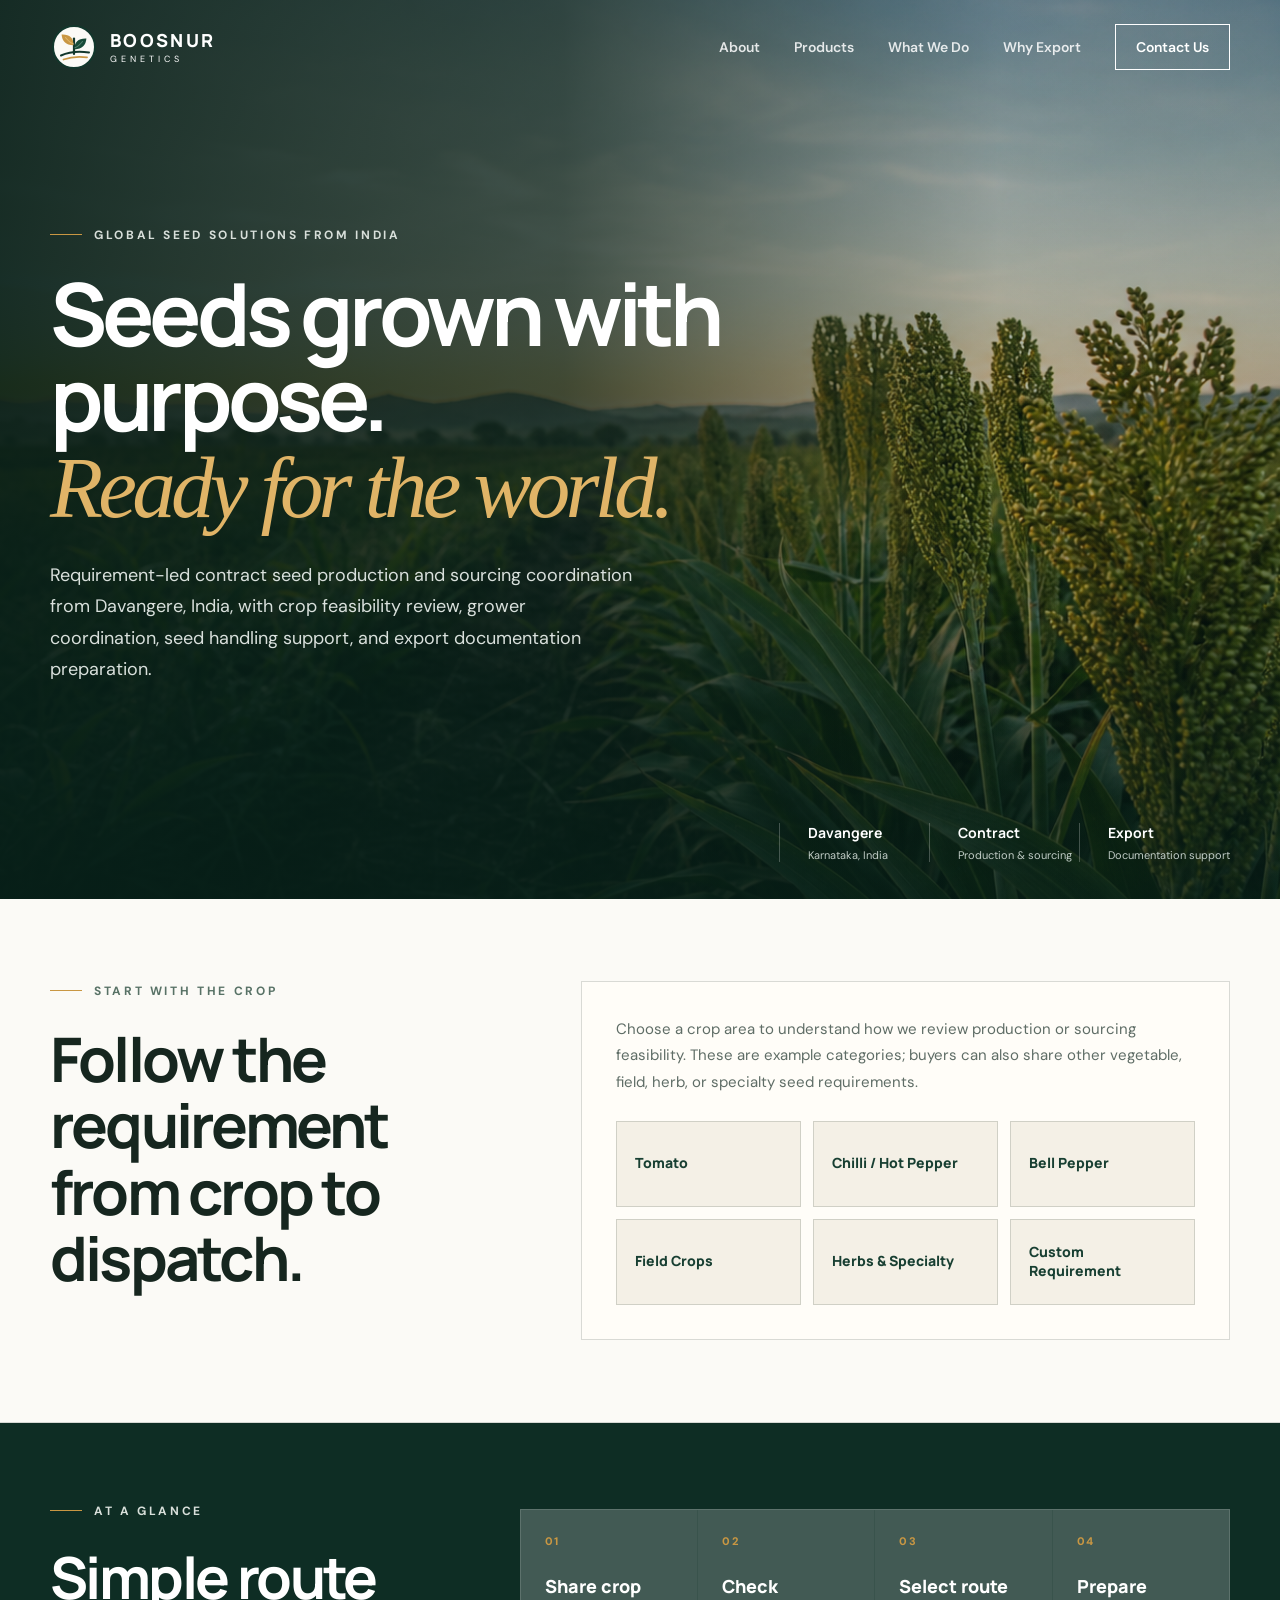
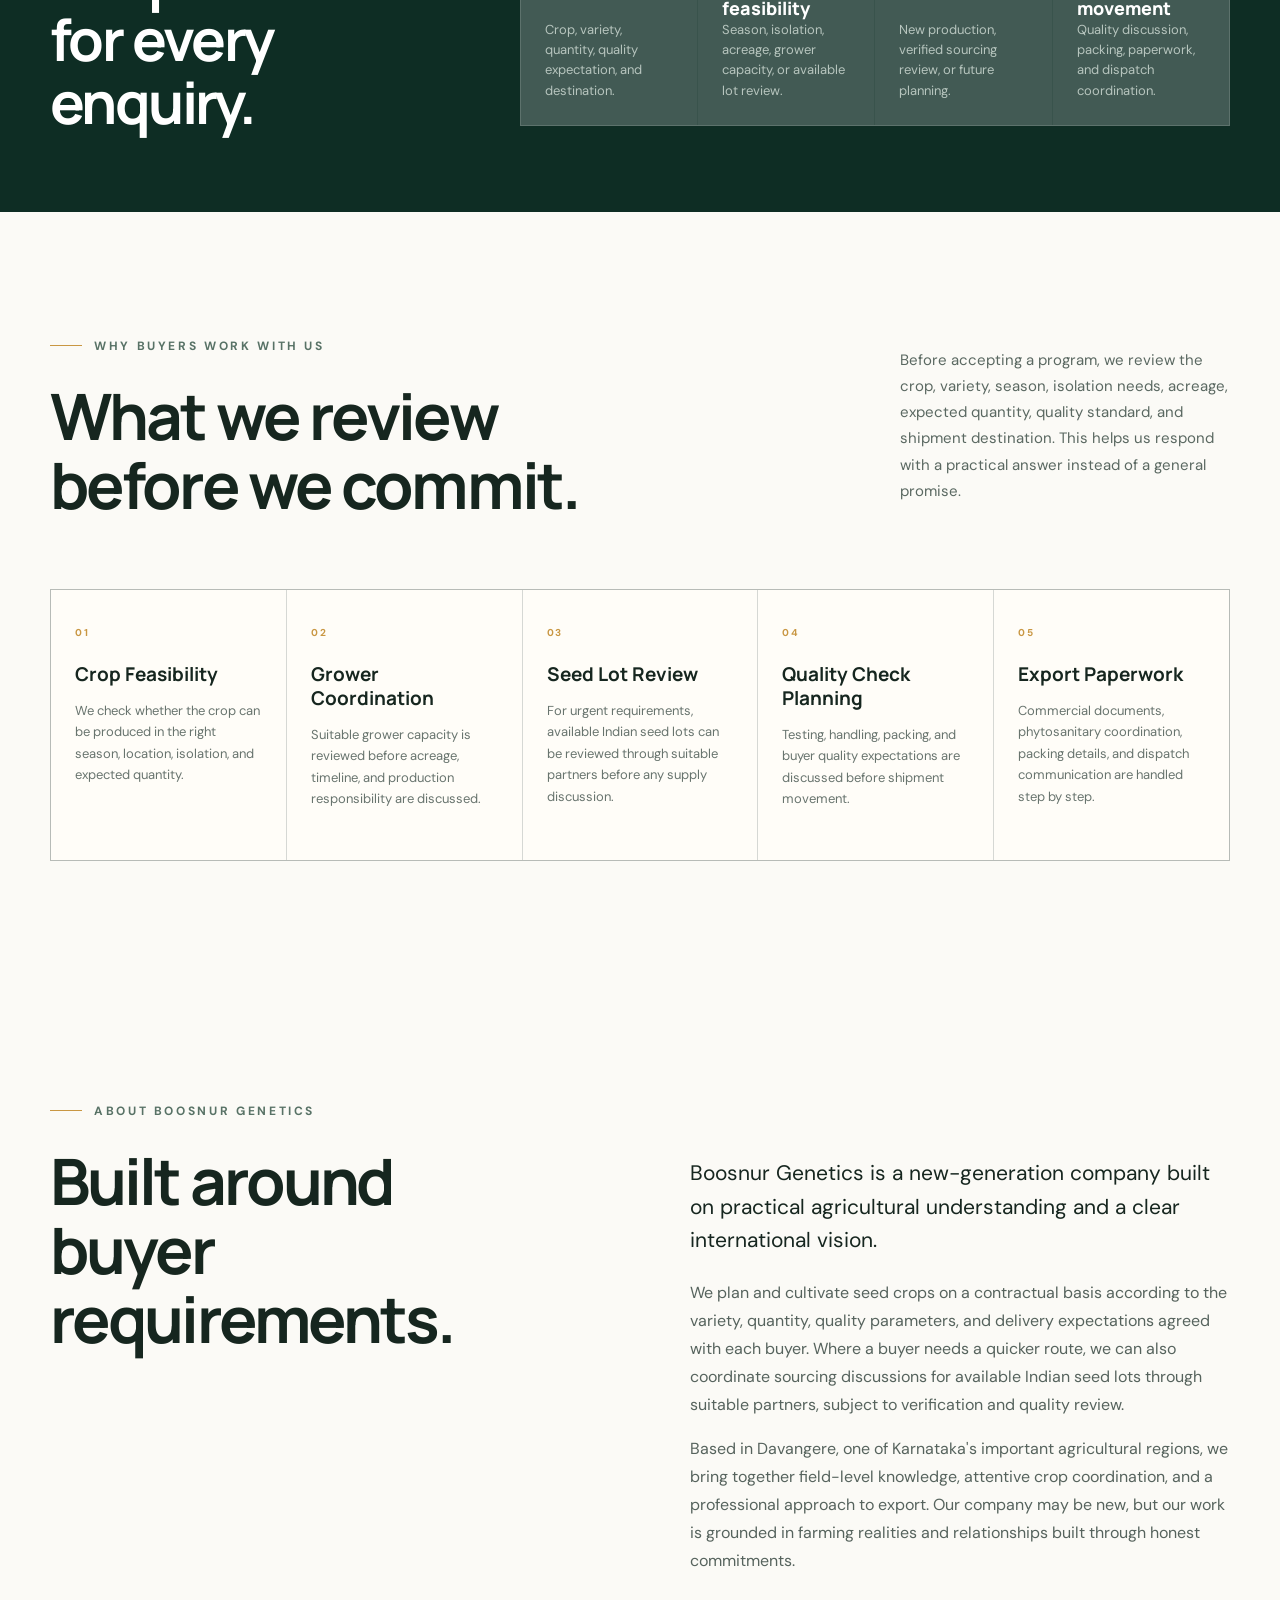
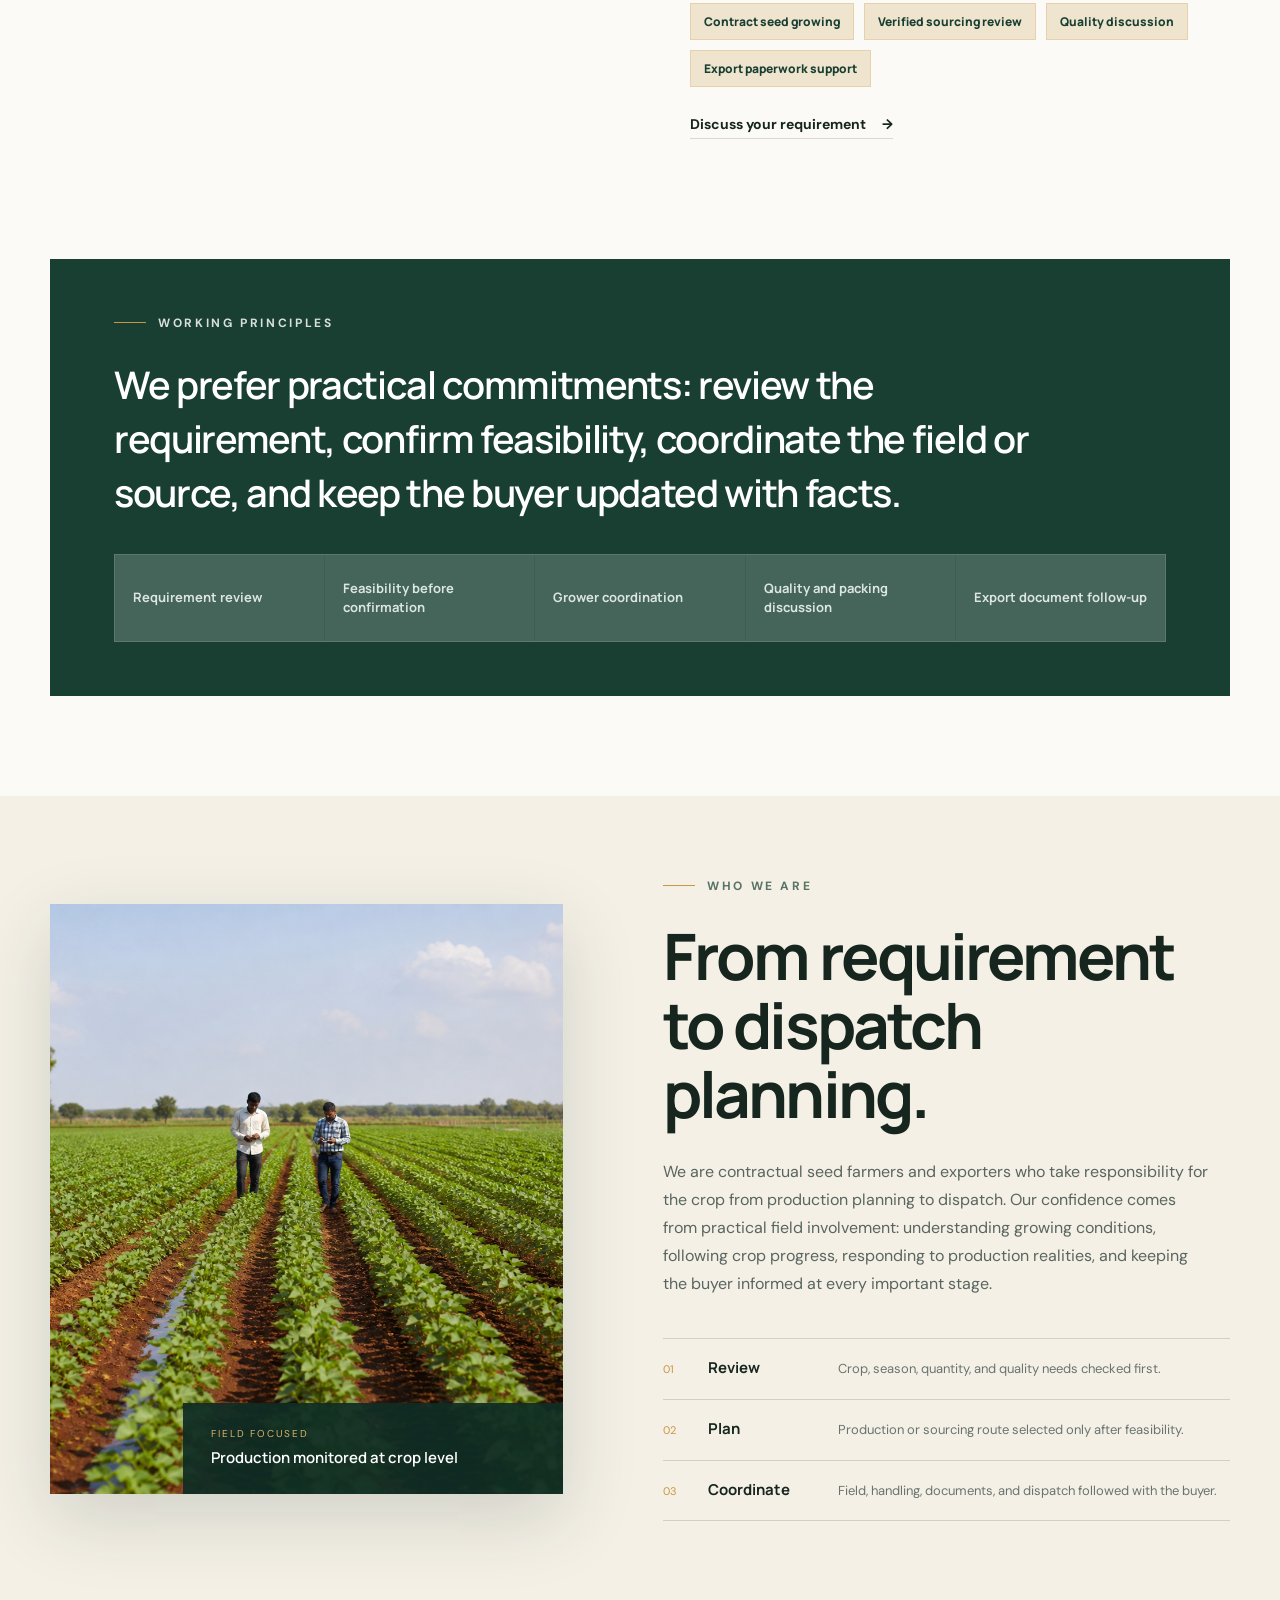
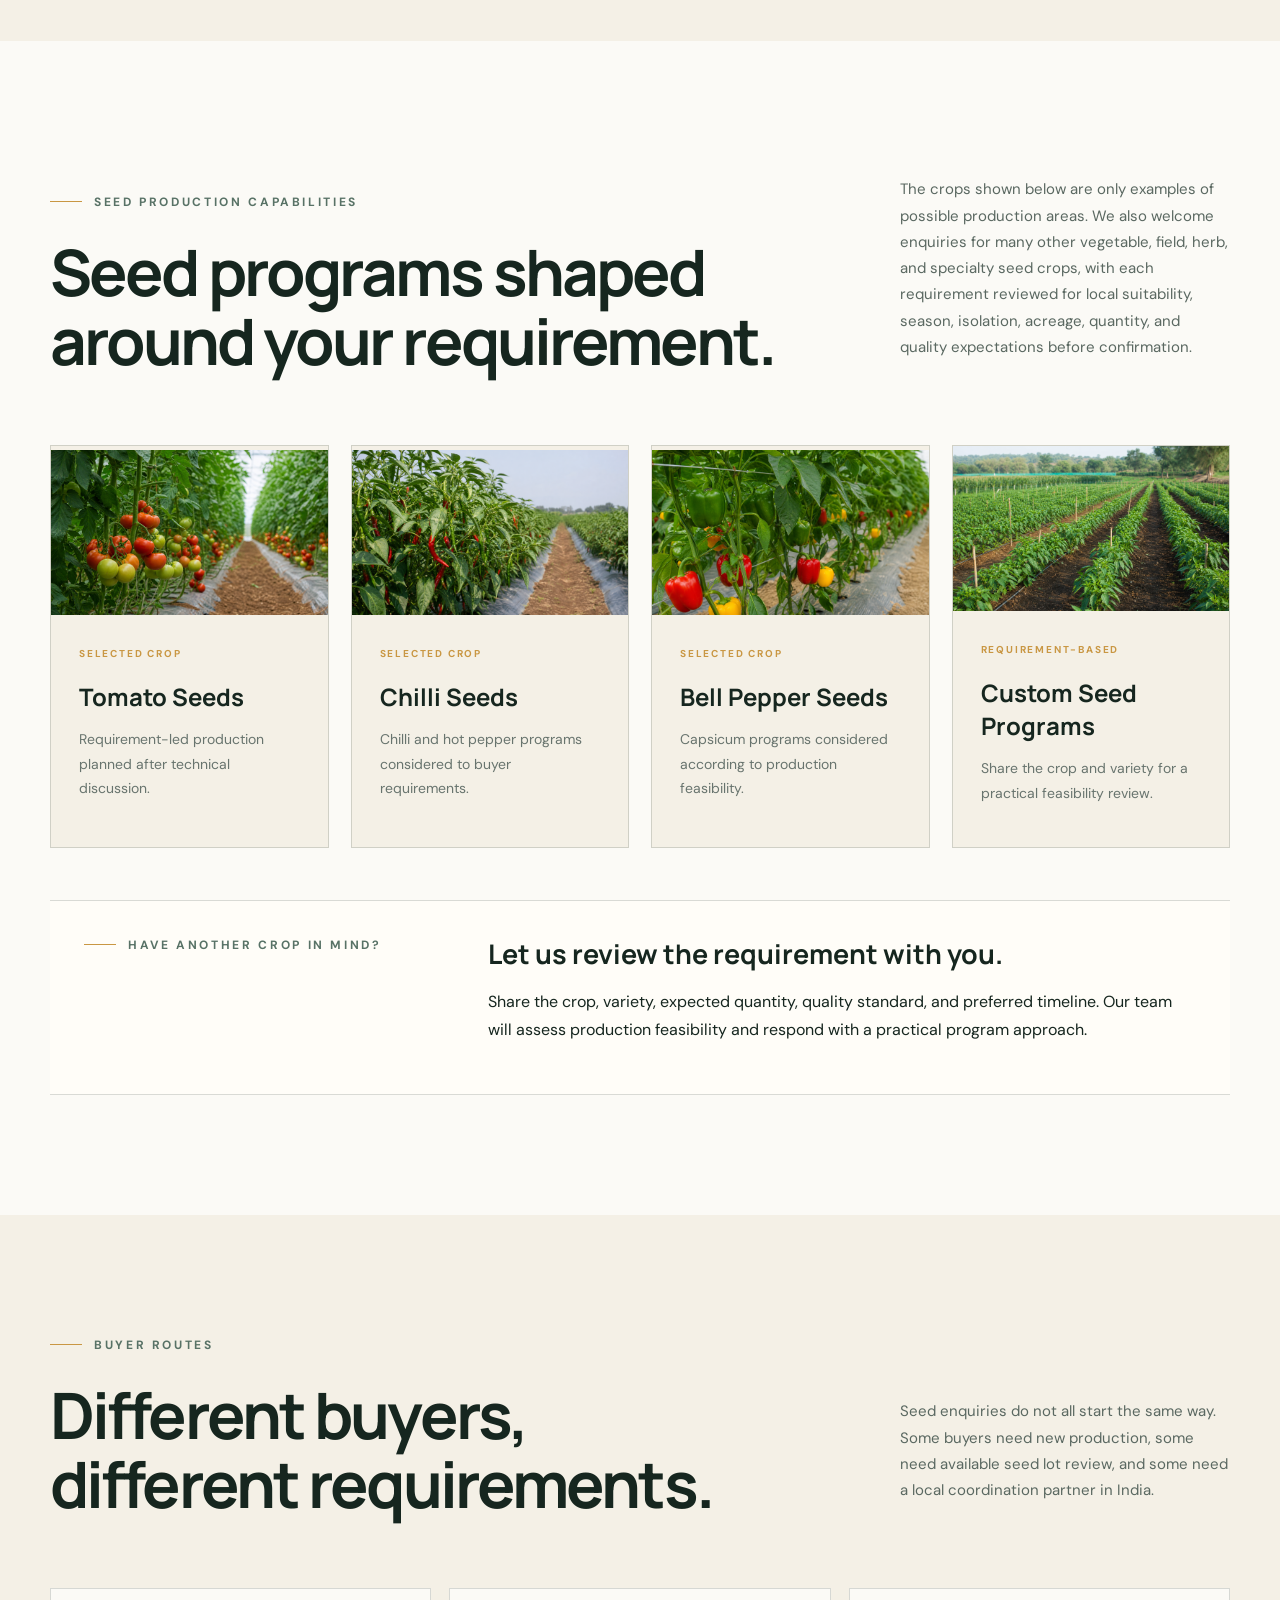
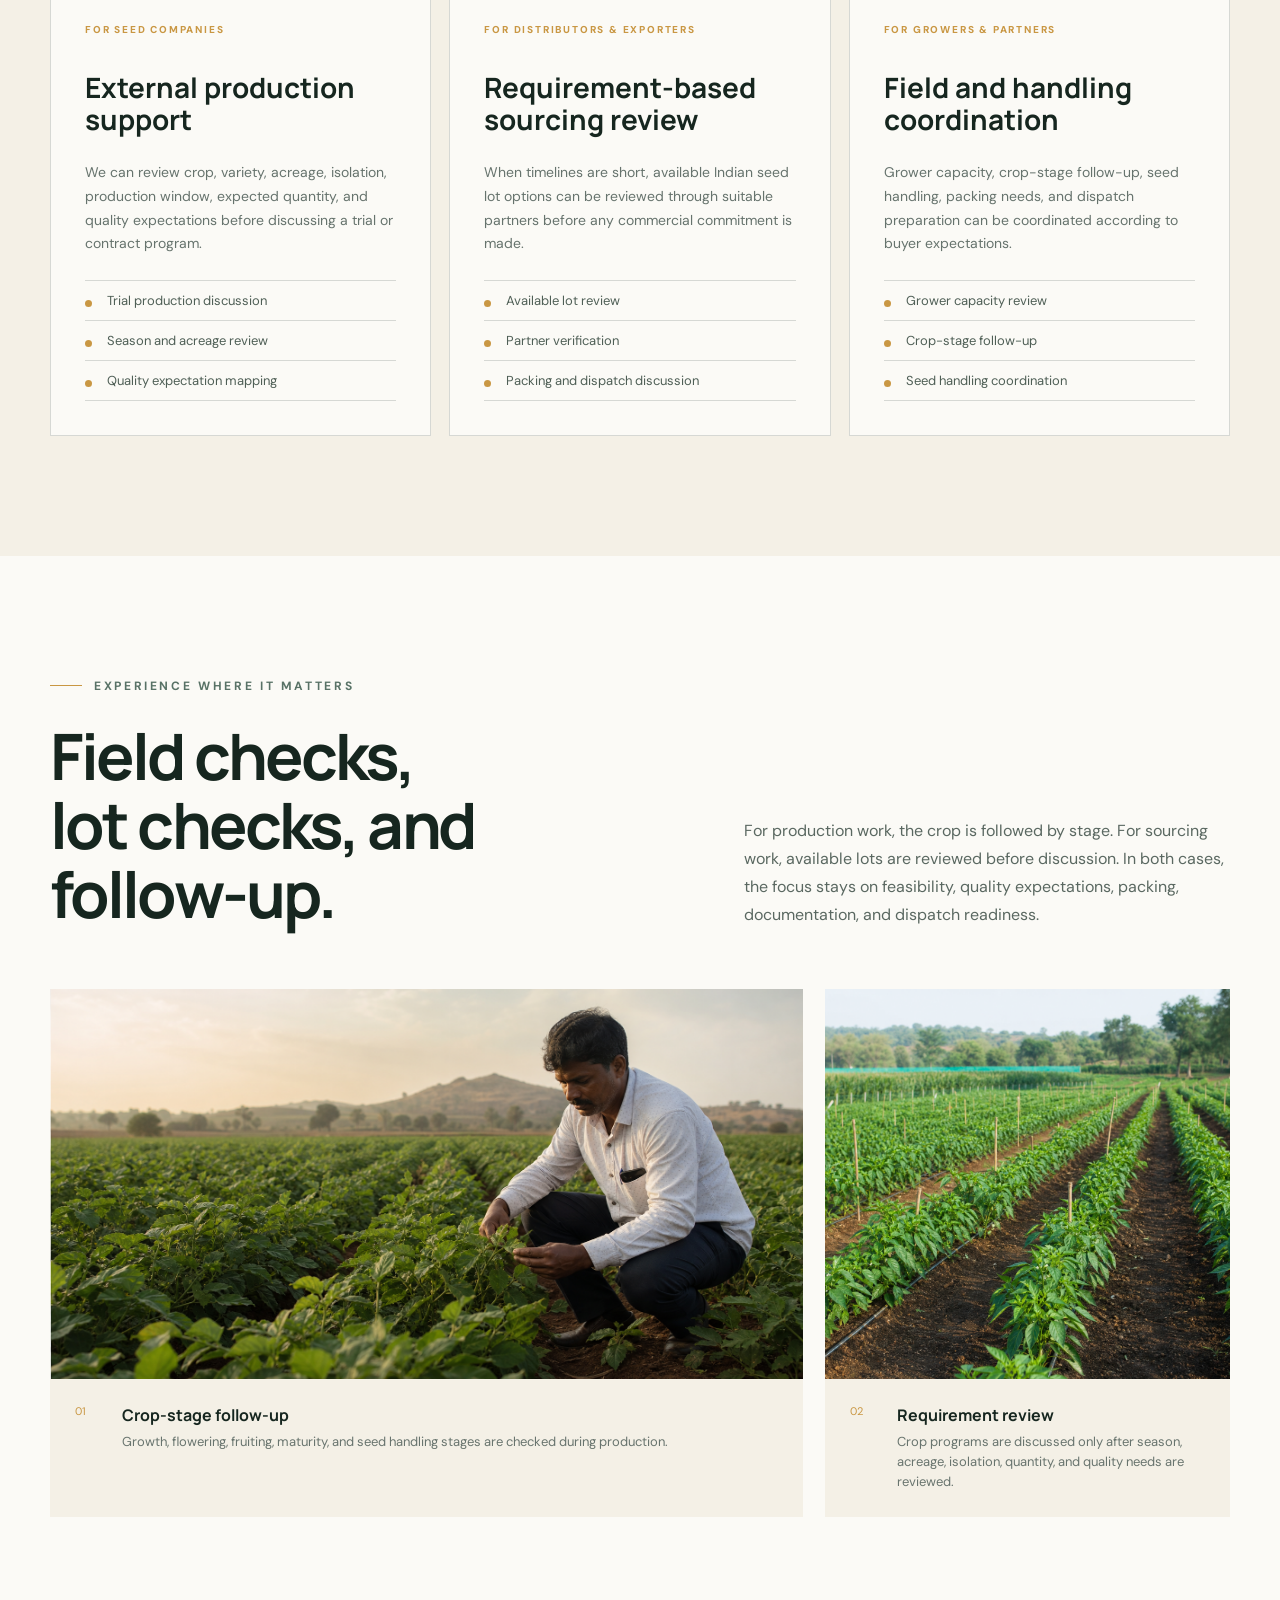
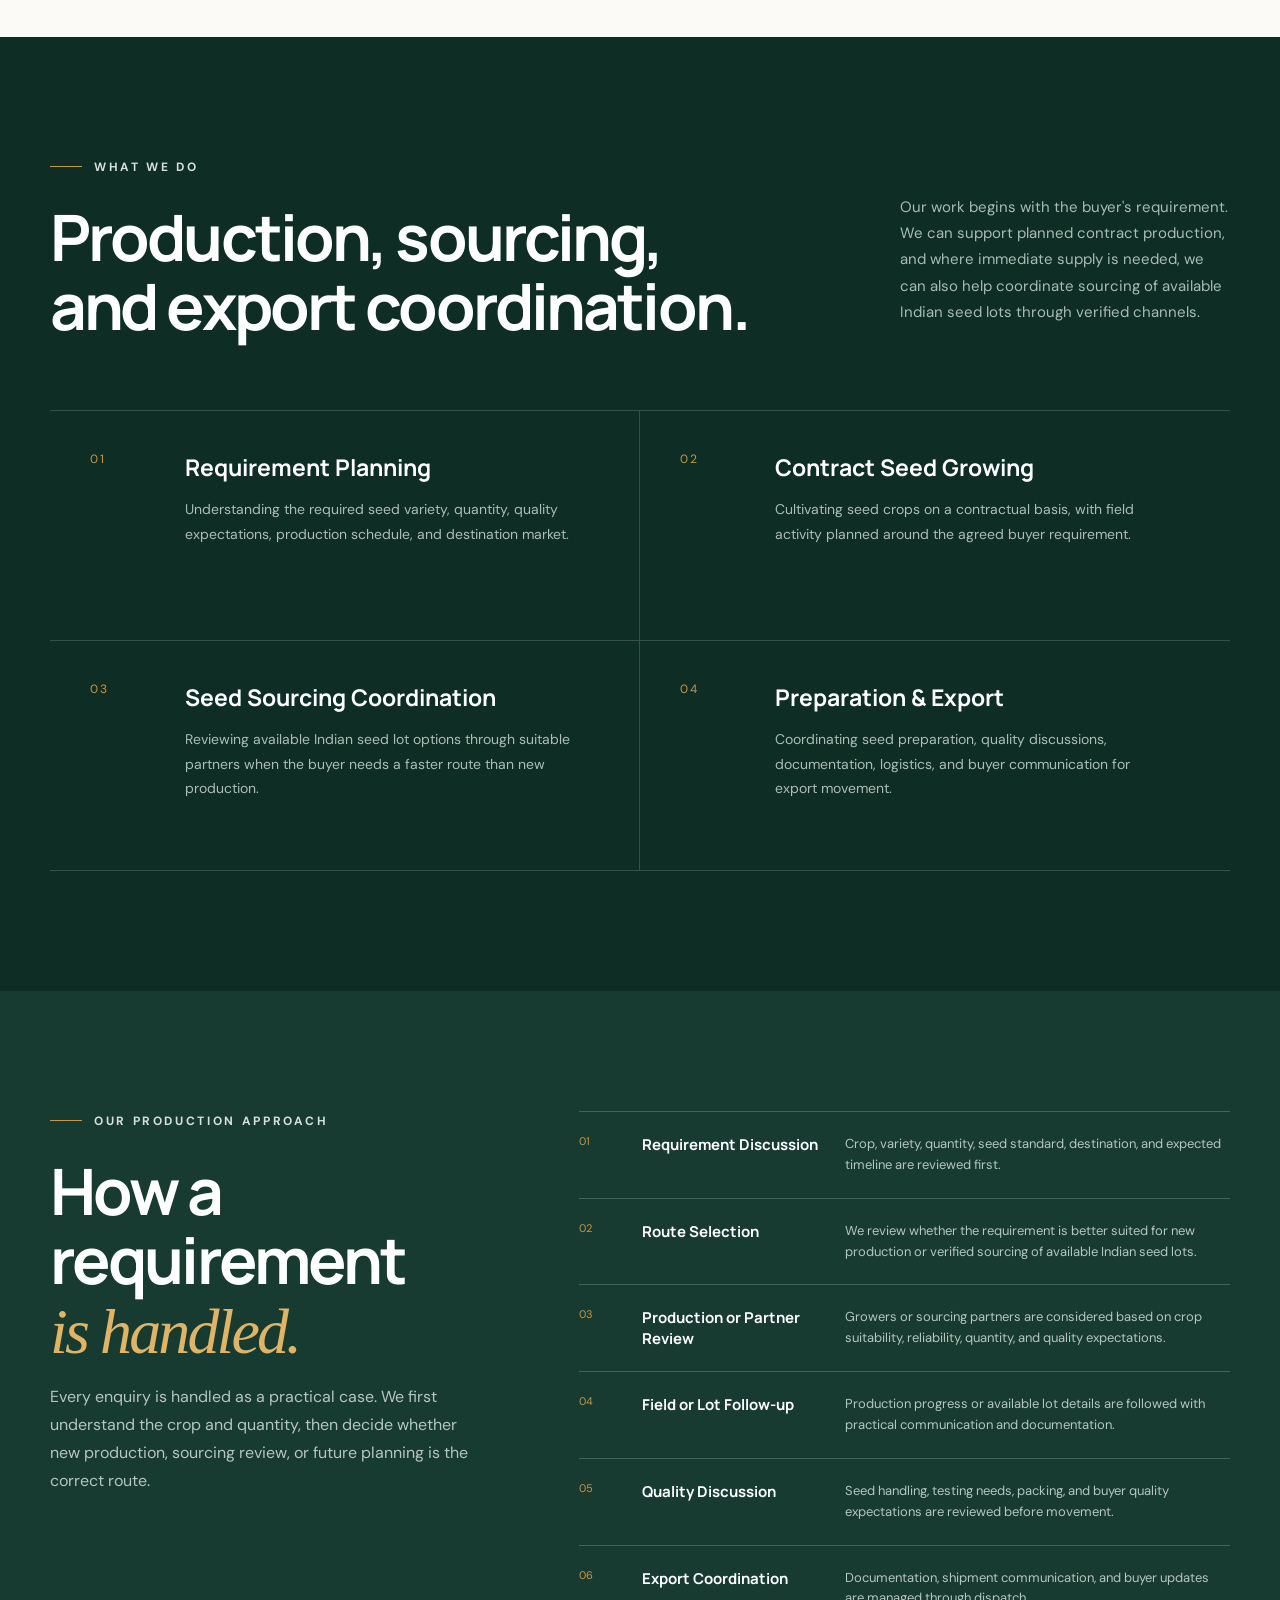
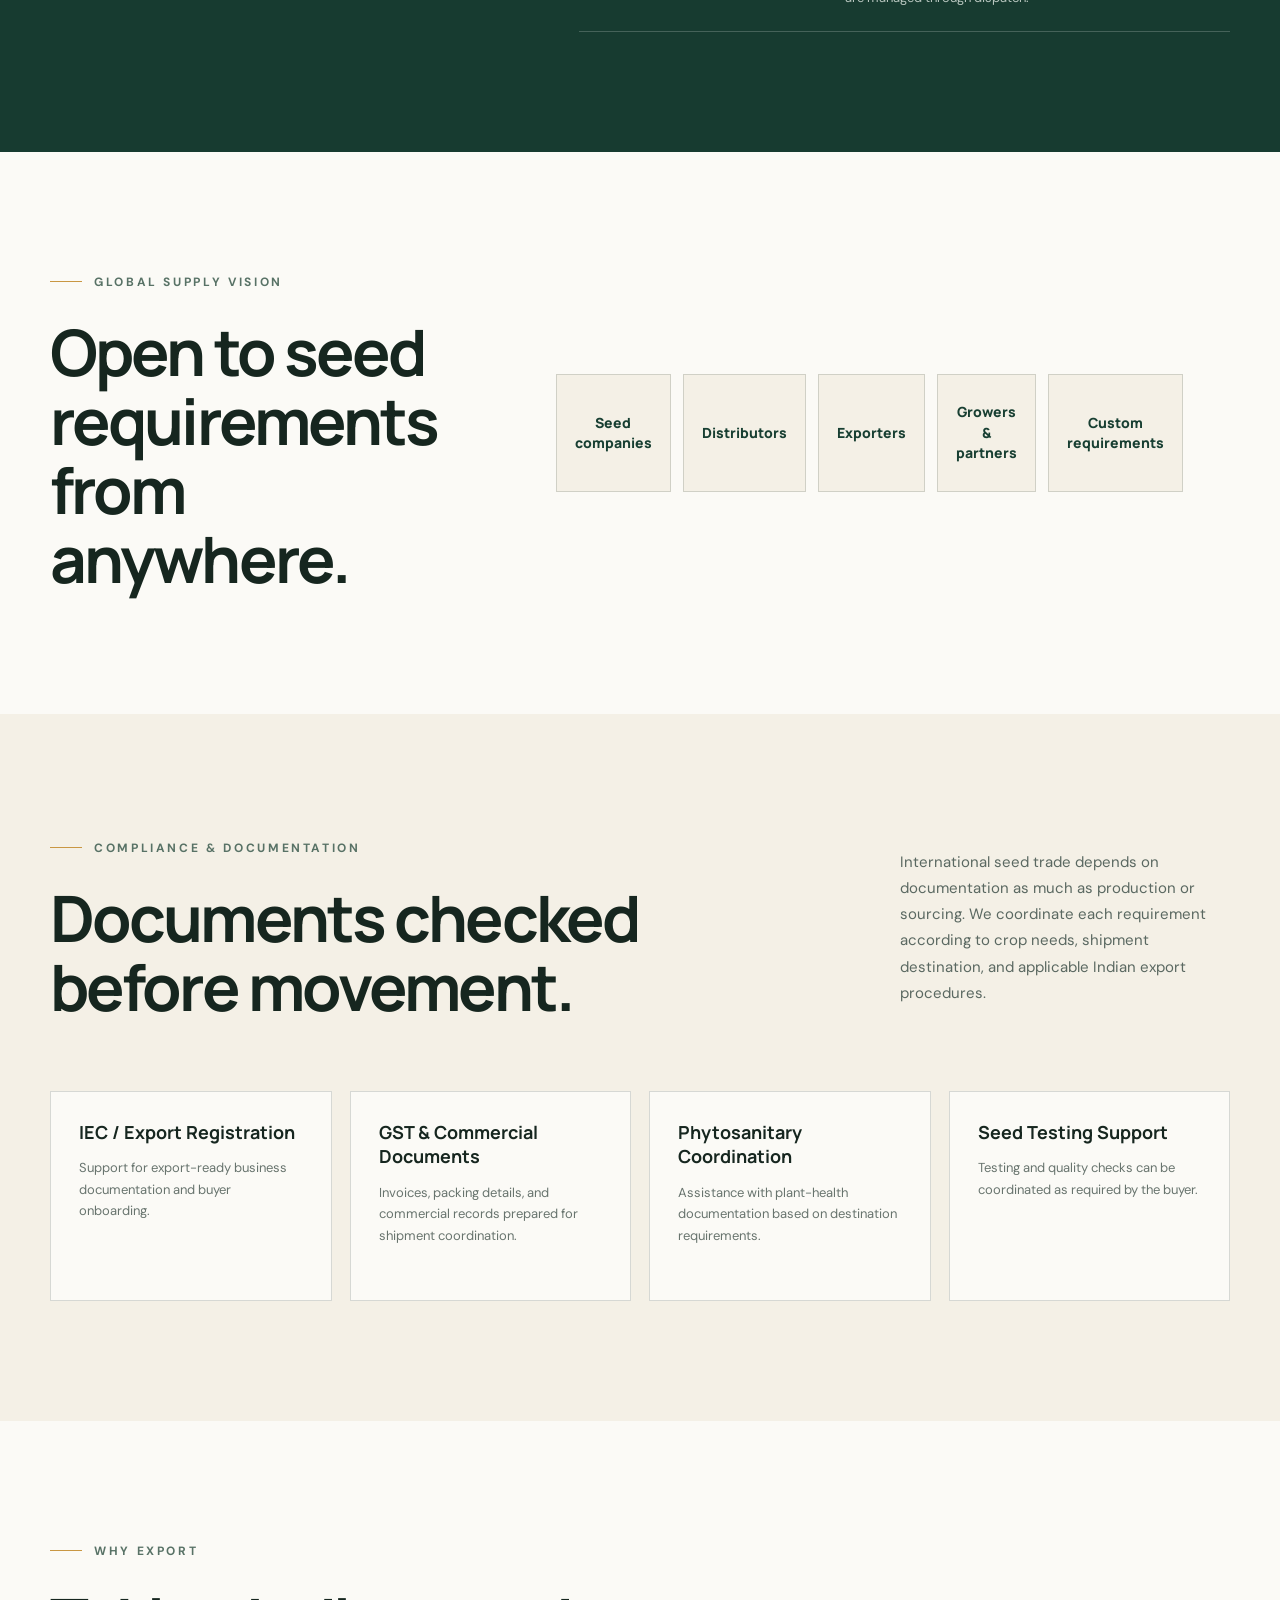
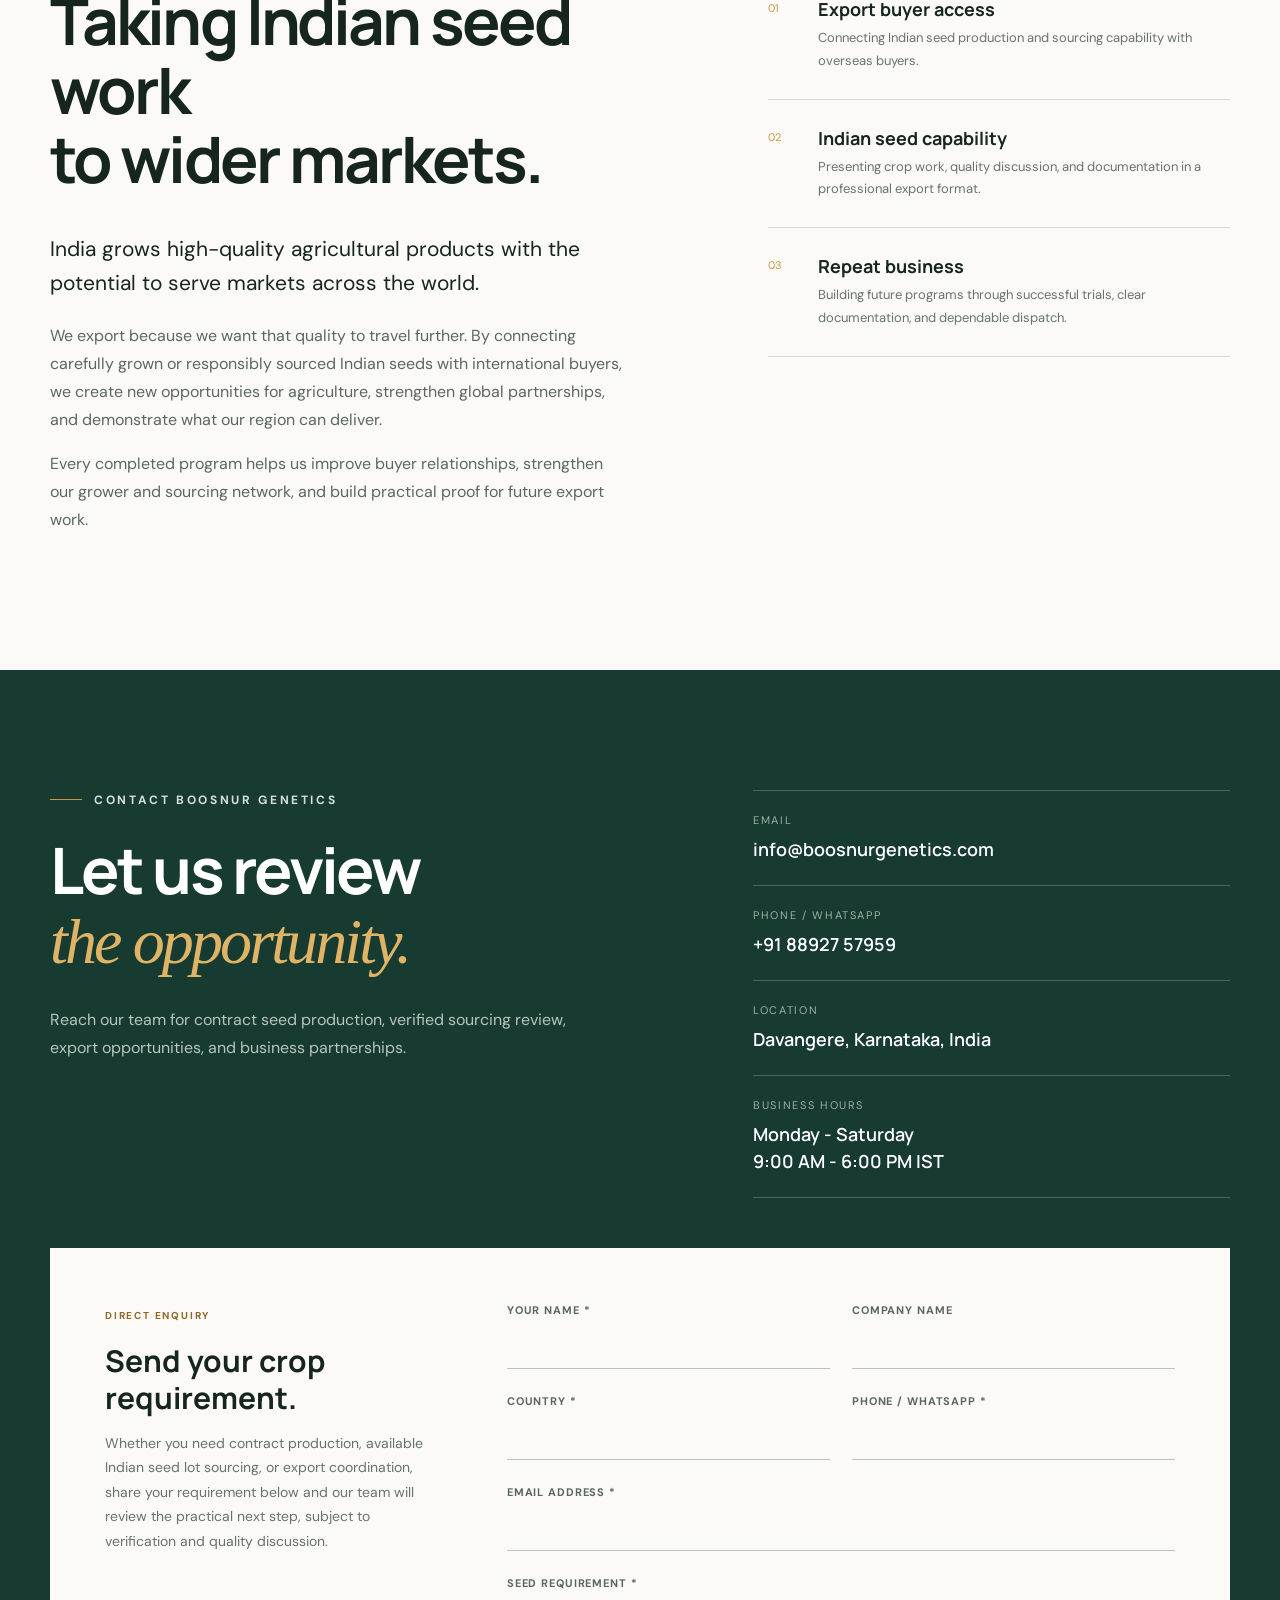
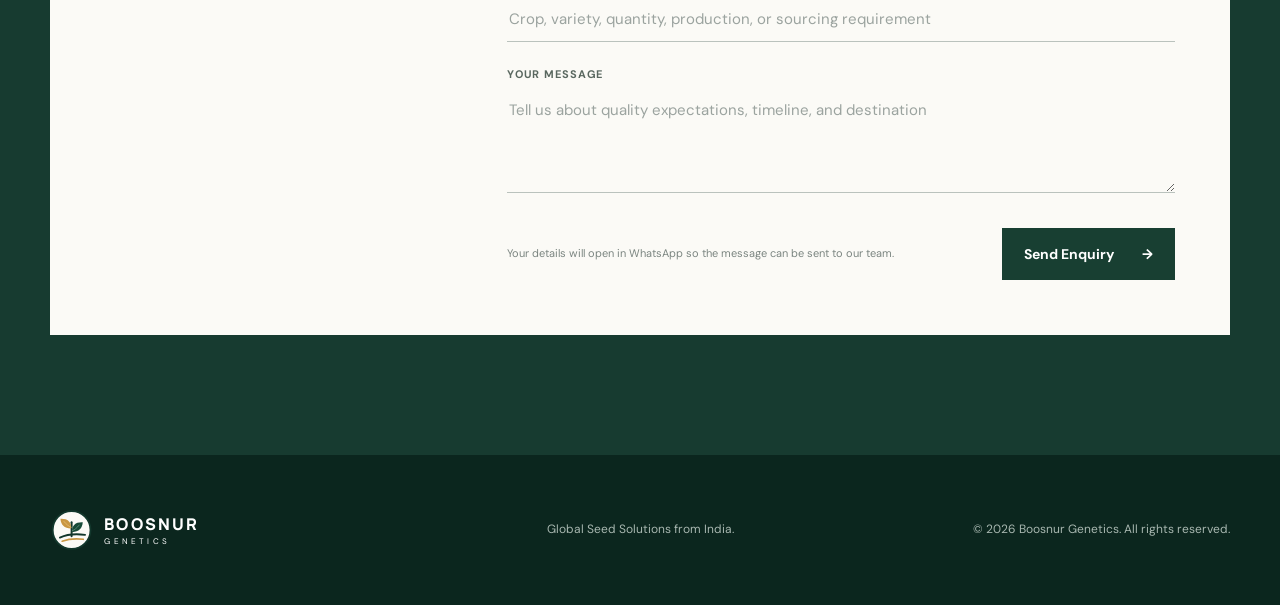
==== commit 6617a5b2: "Make website content easier to scan" ====
--- a/index.html
+++ b/index.html
@@ -72,6 +72,21 @@
       </div>
     </section>
 
+    <section class="scan-flow" aria-label="Boosnur Genetics quick process">
+      <div class="container scan-flow-grid">
+        <div class="scan-flow-intro">
+          <p class="eyebrow">At A Glance</p>
+          <h2>Simple route<br>for every enquiry.</h2>
+        </div>
+        <div class="scan-flow-steps">
+          <div><span>01</span><strong>Share crop</strong><p>Crop, variety, quantity, quality expectation, and destination.</p></div>
+          <div><span>02</span><strong>Check feasibility</strong><p>Season, isolation, acreage, grower capacity, or available lot review.</p></div>
+          <div><span>03</span><strong>Select route</strong><p>New production, verified sourcing review, or future planning.</p></div>
+          <div><span>04</span><strong>Prepare movement</strong><p>Quality discussion, packing, paperwork, and dispatch coordination.</p></div>
+        </div>
+      </div>
+    </section>
+
     <section class="choice section" id="why-choose">
       <div class="container">
         <div class="section-heading section-heading-dark">
@@ -101,6 +116,12 @@
           <p class="lead">Boosnur Genetics is a new-generation company built on practical agricultural understanding and a clear international vision.</p>
           <p>We plan and cultivate seed crops on a contractual basis according to the variety, quantity, quality parameters, and delivery expectations agreed with each buyer. Where a buyer needs a quicker route, we can also coordinate sourcing discussions for available Indian seed lots through suitable partners, subject to verification and quality review.</p>
           <p>Based in Davangere, one of Karnataka's important agricultural regions, we bring together field-level knowledge, attentive crop coordination, and a professional approach to export. Our company may be new, but our work is grounded in farming realities and relationships built through honest commitments.</p>
+          <div class="quick-points" aria-label="Boosnur Genetics quick points">
+            <span>Contract seed growing</span>
+            <span>Verified sourcing review</span>
+            <span>Quality discussion</span>
+            <span>Export paperwork support</span>
+          </div>
           <a class="text-link" href="#contact">Discuss your requirement <span>&rarr;</span></a>
         </div>
       </div>
@@ -190,16 +211,31 @@
             <span>For seed companies</span>
             <h3>External production support</h3>
             <p>We can review crop, variety, acreage, isolation, production window, expected quantity, and quality expectations before discussing a trial or contract program.</p>
+            <ul>
+              <li>Trial production discussion</li>
+              <li>Season and acreage review</li>
+              <li>Quality expectation mapping</li>
+            </ul>
           </article>
           <article class="route-card reveal">
             <span>For distributors & exporters</span>
             <h3>Requirement-based sourcing review</h3>
             <p>When timelines are short, available Indian seed lot options can be reviewed through suitable partners before any commercial commitment is made.</p>
+            <ul>
+              <li>Available lot review</li>
+              <li>Partner verification</li>
+              <li>Packing and dispatch discussion</li>
+            </ul>
           </article>
           <article class="route-card reveal">
             <span>For growers & partners</span>
             <h3>Field and handling coordination</h3>
             <p>Grower capacity, crop-stage follow-up, seed handling, packing needs, and dispatch preparation can be coordinated according to buyer expectations.</p>
+            <ul>
+              <li>Grower capacity review</li>
+              <li>Crop-stage follow-up</li>
+              <li>Seed handling coordination</li>
+            </ul>
           </article>
         </div>
       </div>
--- a/styles.css
+++ b/styles.css
@@ -157,6 +157,34 @@
 .crop-trail-links button:hover { transform: translateY(-3px); border-color: rgba(201,151,67,.65); background: #f1e5cc; box-shadow: 0 12px 28px rgba(23,46,36,.09); }
 .crop-trail-links button:hover::after { transform: scaleX(1); }
 
+.scan-flow {
+  padding: 78px 0;
+  color: white;
+  background: var(--green-deep);
+}
+.scan-flow-grid { display: grid; grid-template-columns: .72fr 1.28fr; gap: 70px; align-items: center; }
+.scan-flow .eyebrow { color: #d8dfda; }
+.scan-flow h2 { font-size: clamp(34px, 4.6vw, 58px); }
+.scan-flow-steps {
+  display: grid;
+  grid-template-columns: repeat(4, 1fr);
+  gap: 1px;
+  background: rgba(255,255,255,.18);
+  border: 1px solid rgba(255,255,255,.18);
+}
+.scan-flow-steps > div {
+  min-height: 215px;
+  padding: 24px;
+  display: flex;
+  flex-direction: column;
+  background: rgba(255,255,255,.045);
+  transition: background .25s ease, transform .25s ease;
+}
+.scan-flow-steps > div:hover { transform: translateY(-4px); background: rgba(255,255,255,.075); }
+.scan-flow-steps span { color: var(--gold); font-size: 11px; font-weight: 800; letter-spacing: .16em; }
+.scan-flow-steps strong { margin-top: 28px; font: 800 18px/1.22 var(--display); }
+.scan-flow-steps p { margin: auto 0 0; color: #b7c5be; font-size: 13px; line-height: 1.55; }
+
 .choice { background: var(--paper); }
 .choice-grid { display: grid; grid-template-columns: repeat(5, 1fr); gap: 1px; background: var(--line); border: 1px solid var(--line); }
 .choice-card { min-height: 270px; padding: 30px 24px; background: #fffdf8; transition: transform .28s ease, background .28s ease, box-shadow .28s ease; }
@@ -170,6 +198,19 @@
 .intro-copy p { color: #56635d; }
 .lead { color: var(--ink) !important; font-size: 21px; line-height: 1.6; }
 .intro-copy .text-link { margin-top: 20px; }
+.quick-points {
+  display: flex;
+  flex-wrap: wrap;
+  gap: 10px;
+  margin: 28px 0 8px;
+}
+.quick-points span {
+  padding: 10px 13px;
+  color: var(--green);
+  background: #efe4ce;
+  border: 1px solid rgba(201,151,67,.25);
+  font: 800 12px/1.25 var(--display);
+}
 
 .founder-note { padding: 0 0 100px; background: var(--paper); }
 .note-card { padding: 54px 64px; color: white; background: var(--green); }
@@ -247,6 +288,9 @@
 .route-card span { color: var(--gold); font-size: 10px; font-weight: 800; letter-spacing: .18em; text-transform: uppercase; }
 .route-card h3 { margin-top: 36px; font-size: 28px; line-height: 1.12; }
 .route-card p { margin: 26px 0 0; color: #66736d; font-size: 14px; line-height: 1.7; }
+.route-card ul { margin: 24px 0 0; padding: 0; list-style: none; border-top: 1px solid var(--line); }
+.route-card li { padding: 11px 0 11px 22px; border-bottom: 1px solid var(--line); color: #4f5f56; font-size: 13px; position: relative; }
+.route-card li::before { content: ""; position: absolute; left: 0; top: 19px; width: 7px; height: 7px; border-radius: 50%; background: var(--gold); }
 
 .services { color: white; background: var(--green-deep); }
 .section-heading { display: grid; grid-template-columns: 1.4fr .6fr; gap: 80px; align-items: end; margin-bottom: 70px; }
@@ -424,9 +468,9 @@
   .menu-toggle.active { color: white; }
   .menu-toggle.active span:first-child { transform: translateY(4px) rotate(45deg); }
   .menu-toggle.active span:last-child { transform: translateY(-4px) rotate(-45deg); }
-  .intro-grid, .identity-grid, .why-grid, .contact-intro, .approach-grid, .markets-grid, .capability-note, .crop-trail-wrap { grid-template-columns: 1fr; gap: 55px; }
+  .intro-grid, .identity-grid, .why-grid, .contact-intro, .approach-grid, .markets-grid, .capability-note, .crop-trail-wrap, .scan-flow-grid { grid-template-columns: 1fr; gap: 55px; }
   .choice-grid { grid-template-columns: 1fr 1fr; }
-  .product-grid, .compliance-grid, .principles-list, .route-grid { grid-template-columns: 1fr 1fr; }
+  .product-grid, .compliance-grid, .principles-list, .route-grid, .scan-flow-steps { grid-template-columns: 1fr 1fr; }
   .market-cards { grid-template-columns: 1fr 1fr; }
   .crop-trail-links { grid-template-columns: repeat(2, 1fr); }
   .product-dialog { grid-template-columns: 1fr; }
@@ -475,7 +519,9 @@
   .form-action { align-items: stretch; flex-direction: column; }
   .button-submit { justify-content: space-between; }
   .values > div { grid-template-columns: 36px 105px 1fr; }
-  .choice-grid, .product-grid, .compliance-grid, .principles-list, .market-cards, .route-grid, .crop-trail-links { grid-template-columns: 1fr; }
+  .choice-grid, .product-grid, .compliance-grid, .principles-list, .market-cards, .route-grid, .crop-trail-links, .scan-flow-steps { grid-template-columns: 1fr; }
+  .scan-flow { padding: 62px 0; }
+  .scan-flow-steps > div { min-height: 0; }
   .choice-card, .product-card, .compliance-grid > div, .route-card { min-height: 0; }
   .crop-trail { padding: 65px 0; }
   .crop-trail-panel { padding: 22px; }
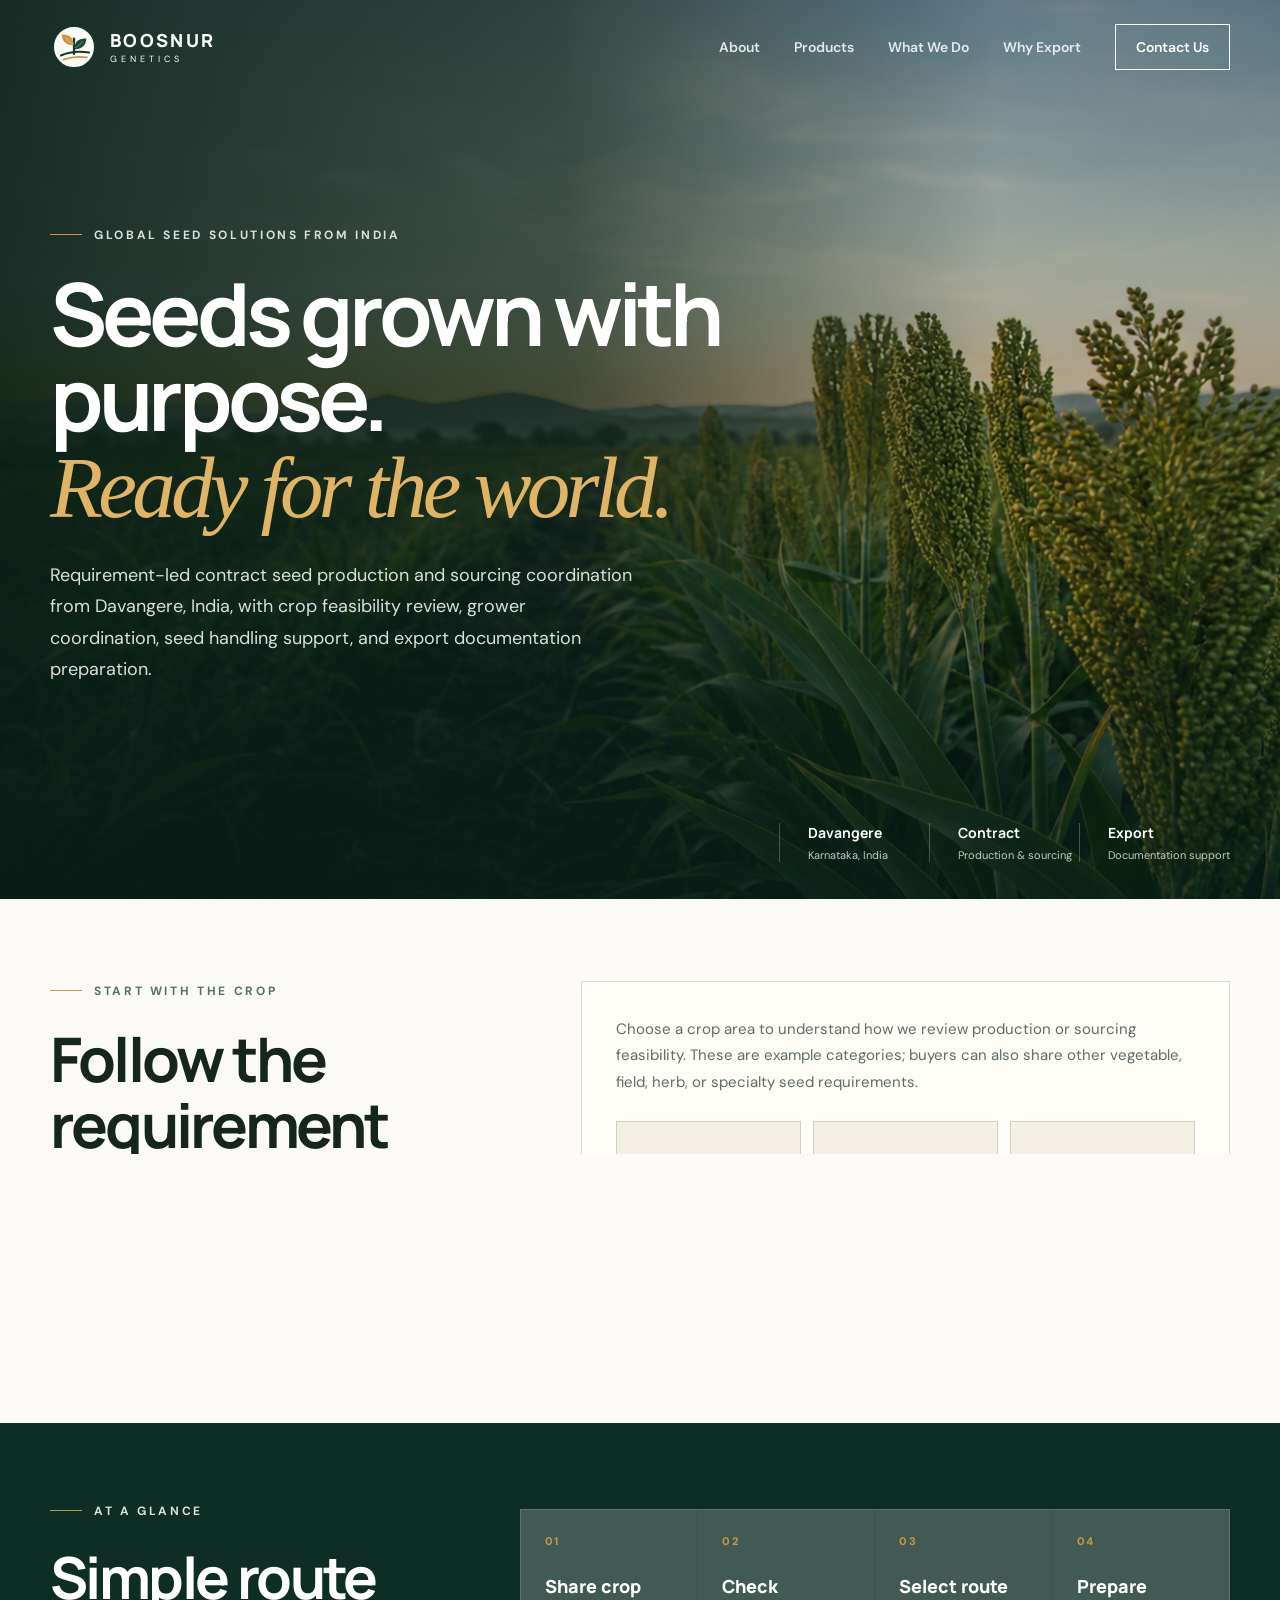
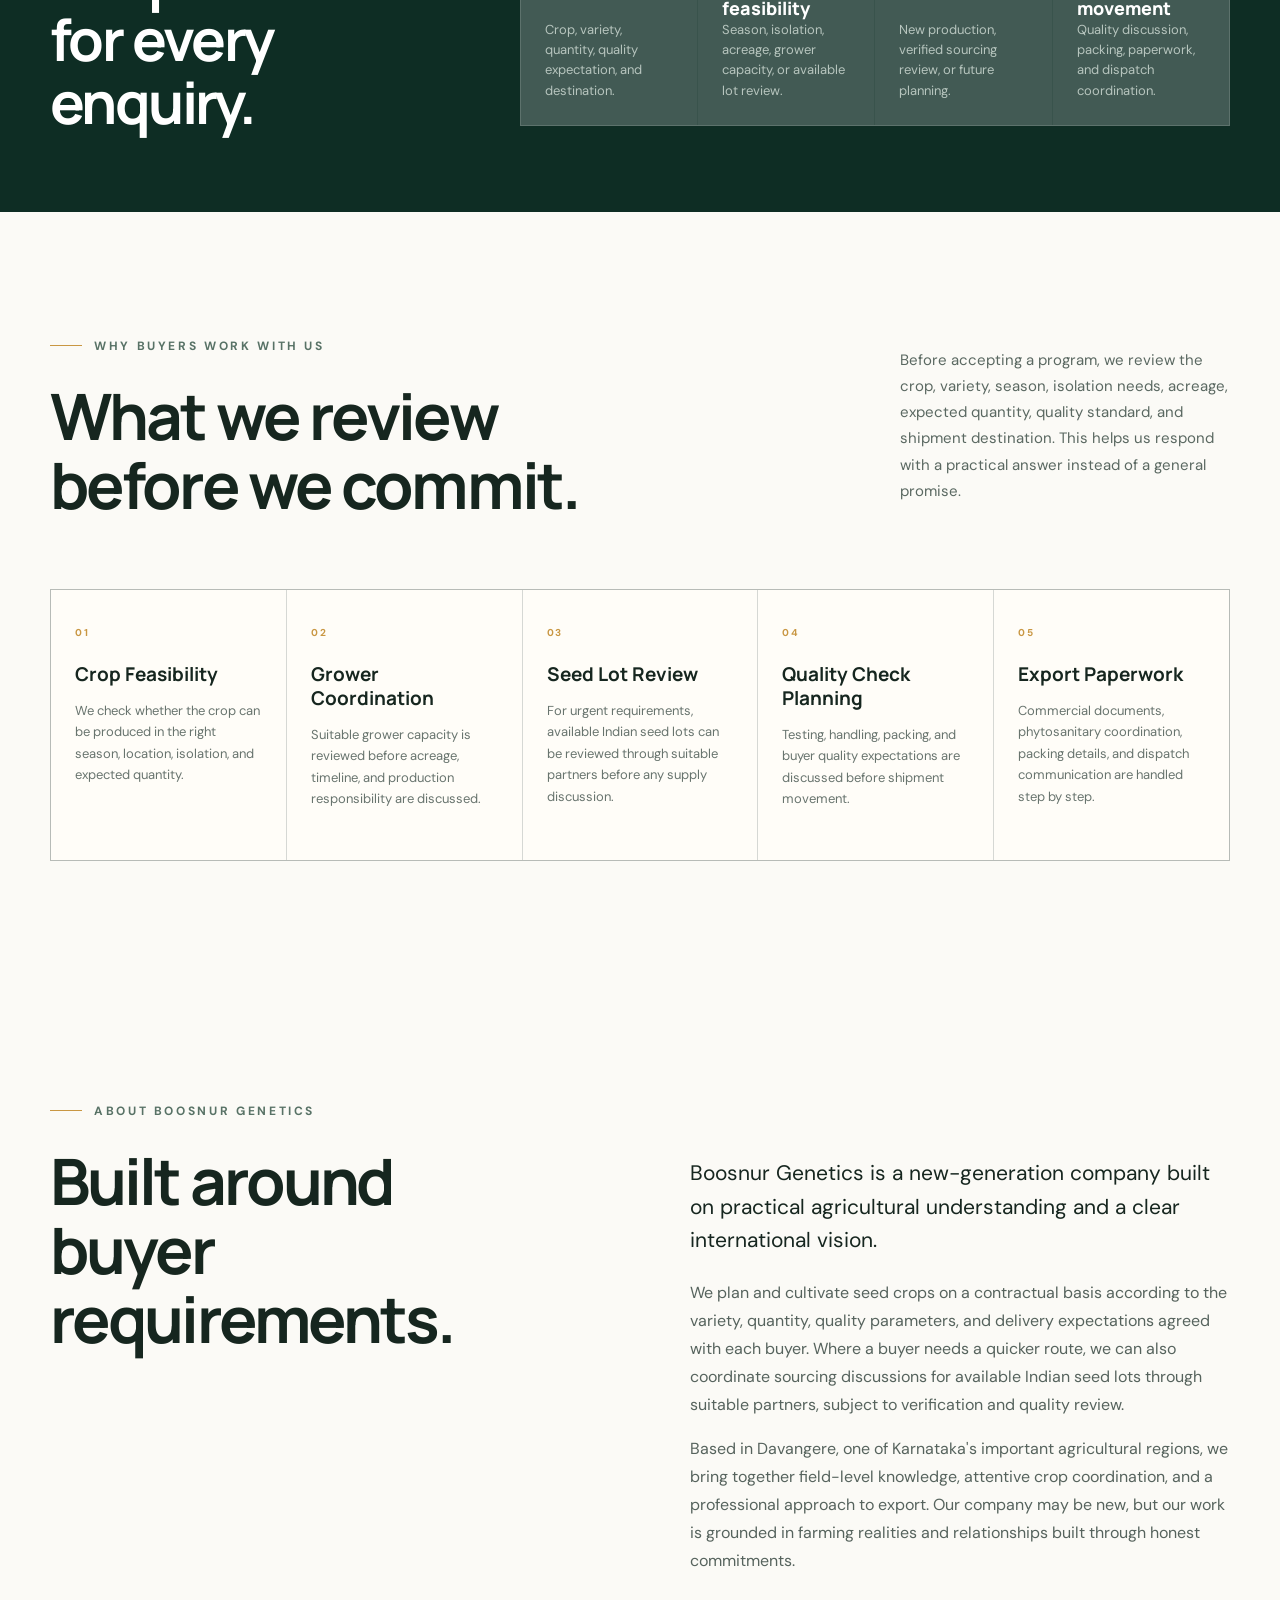
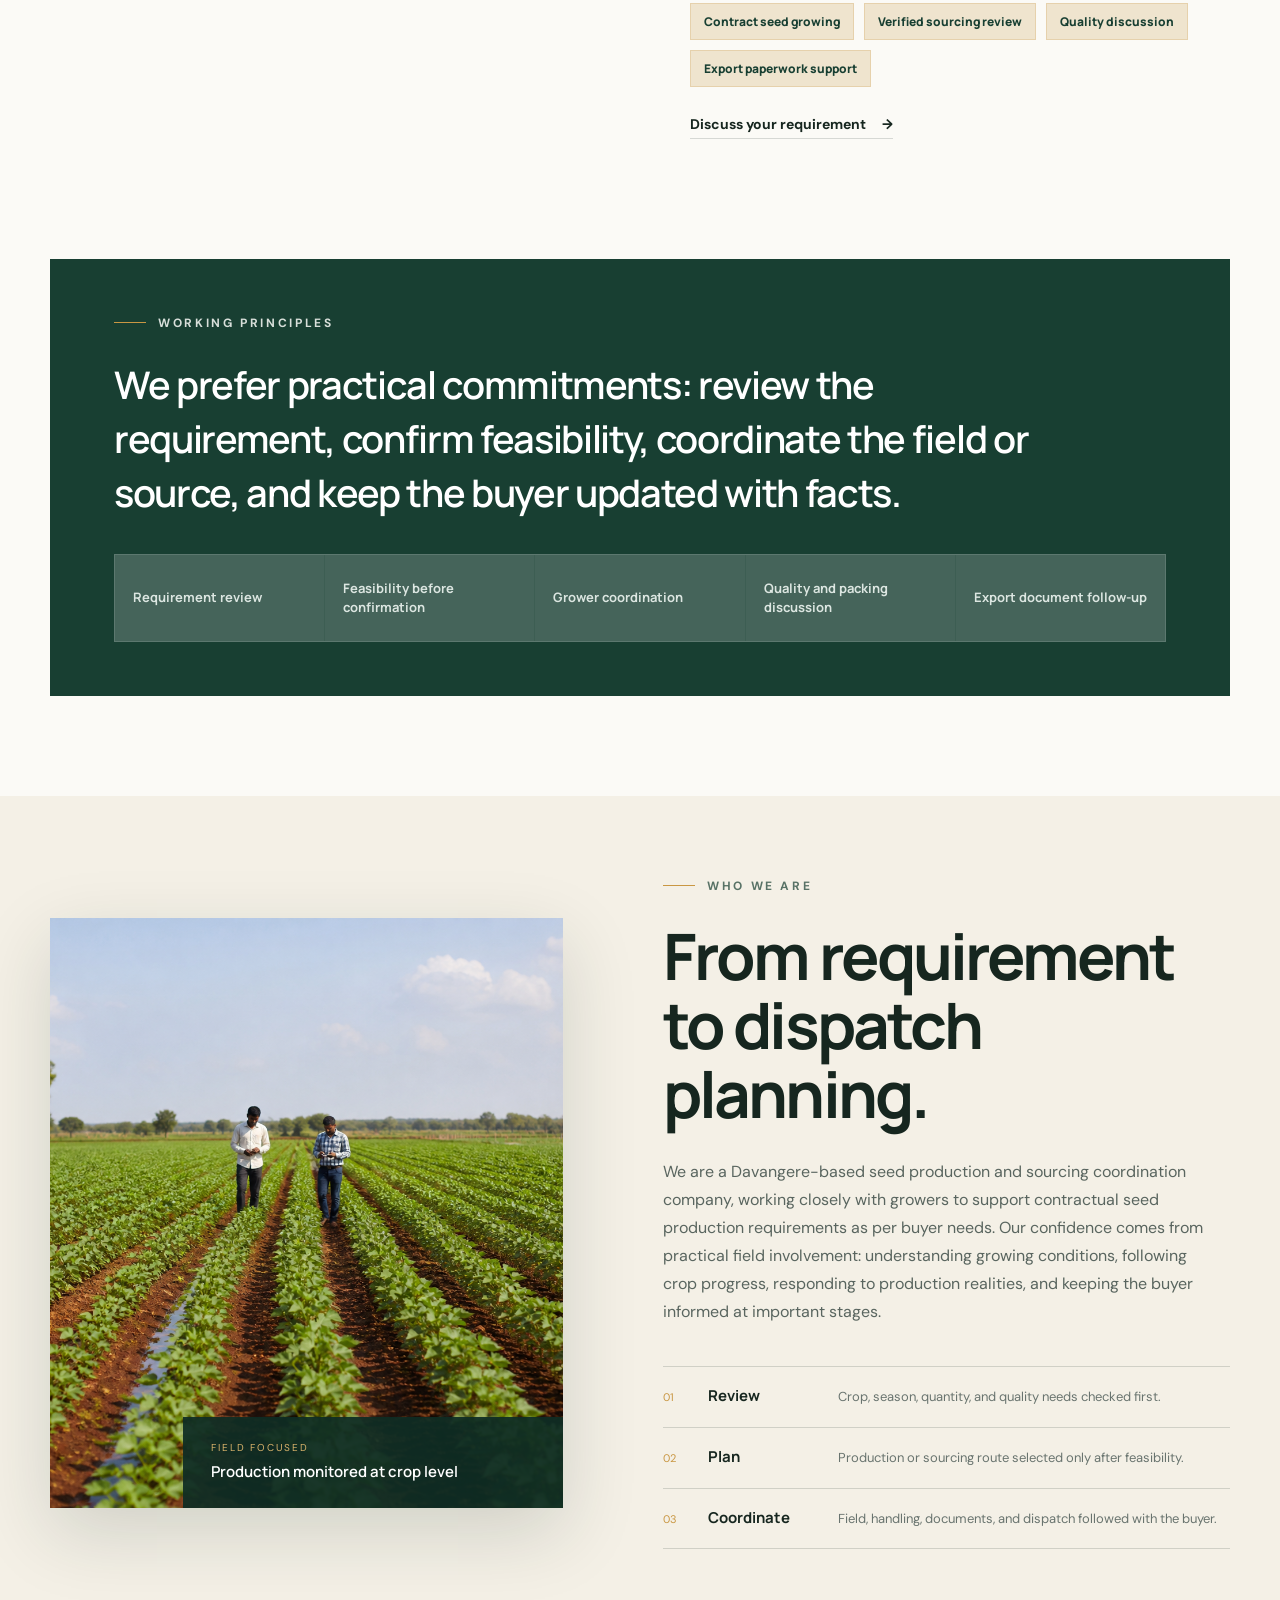
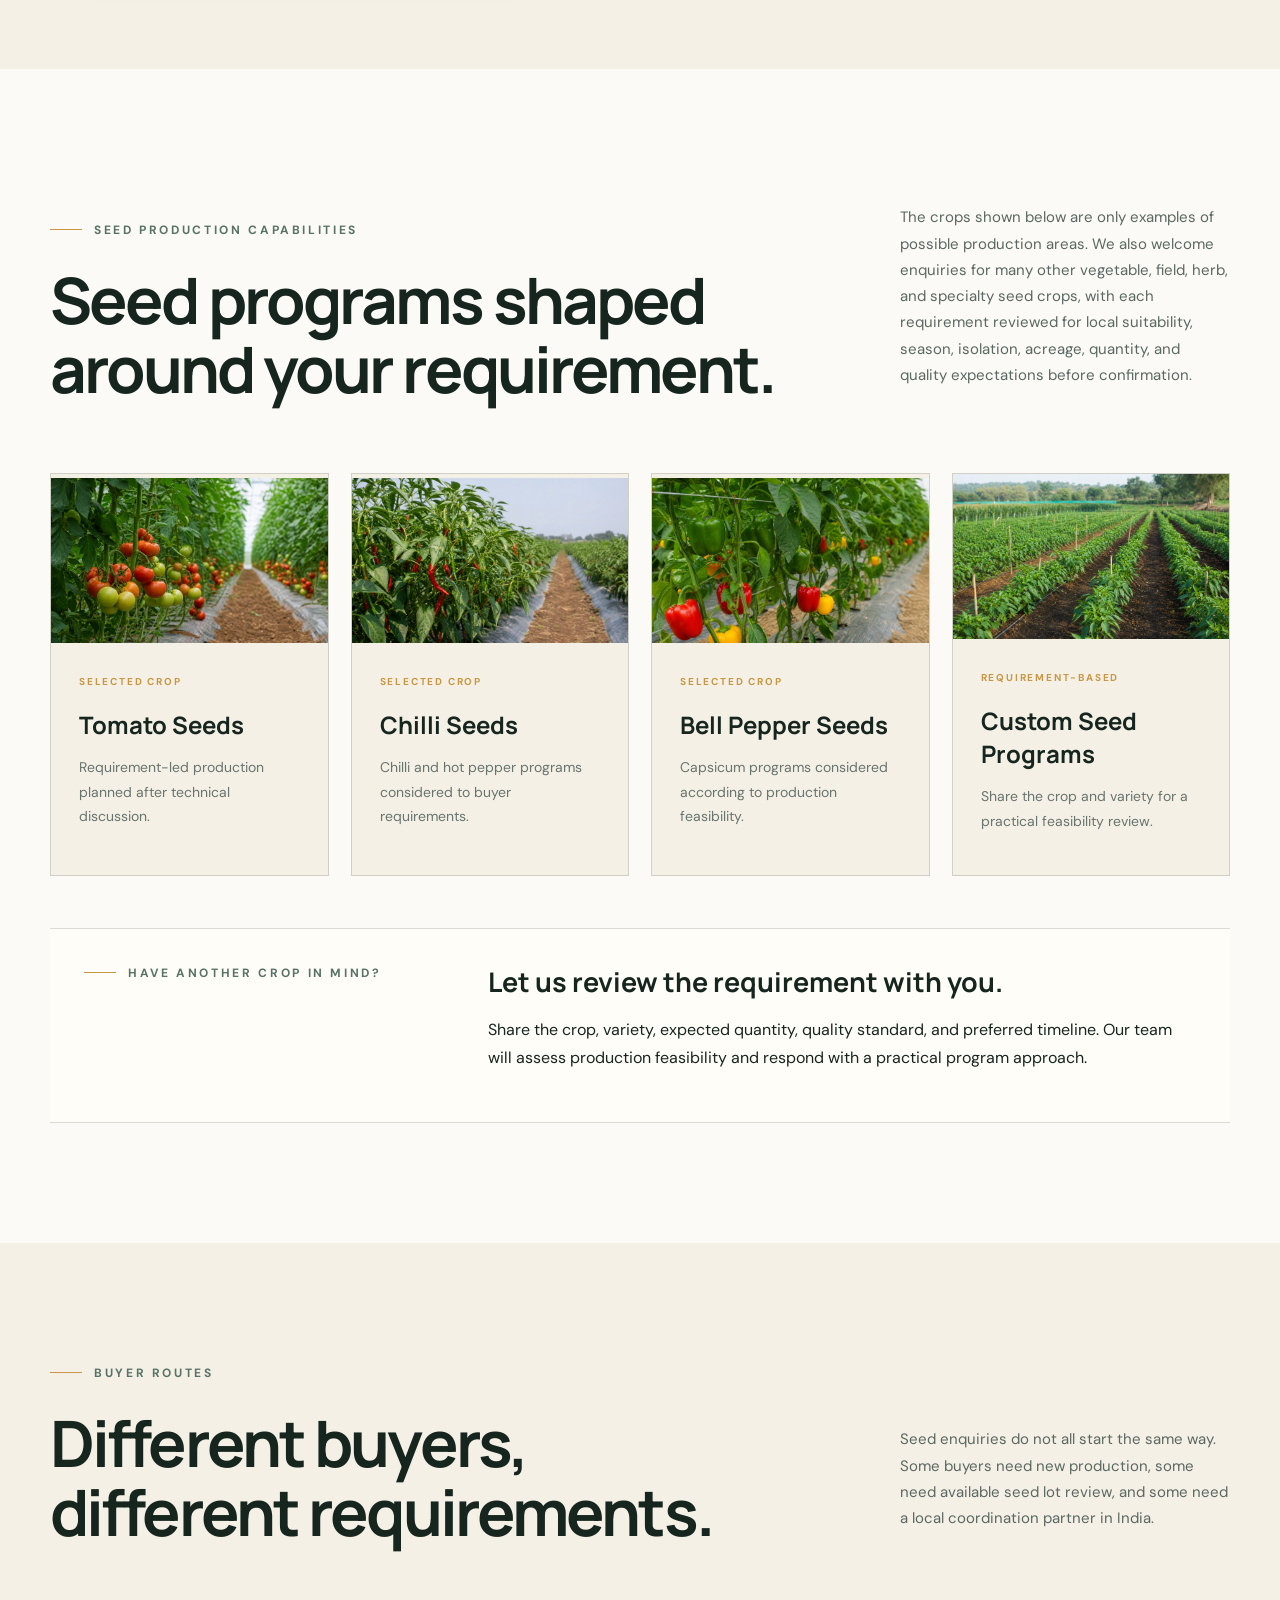
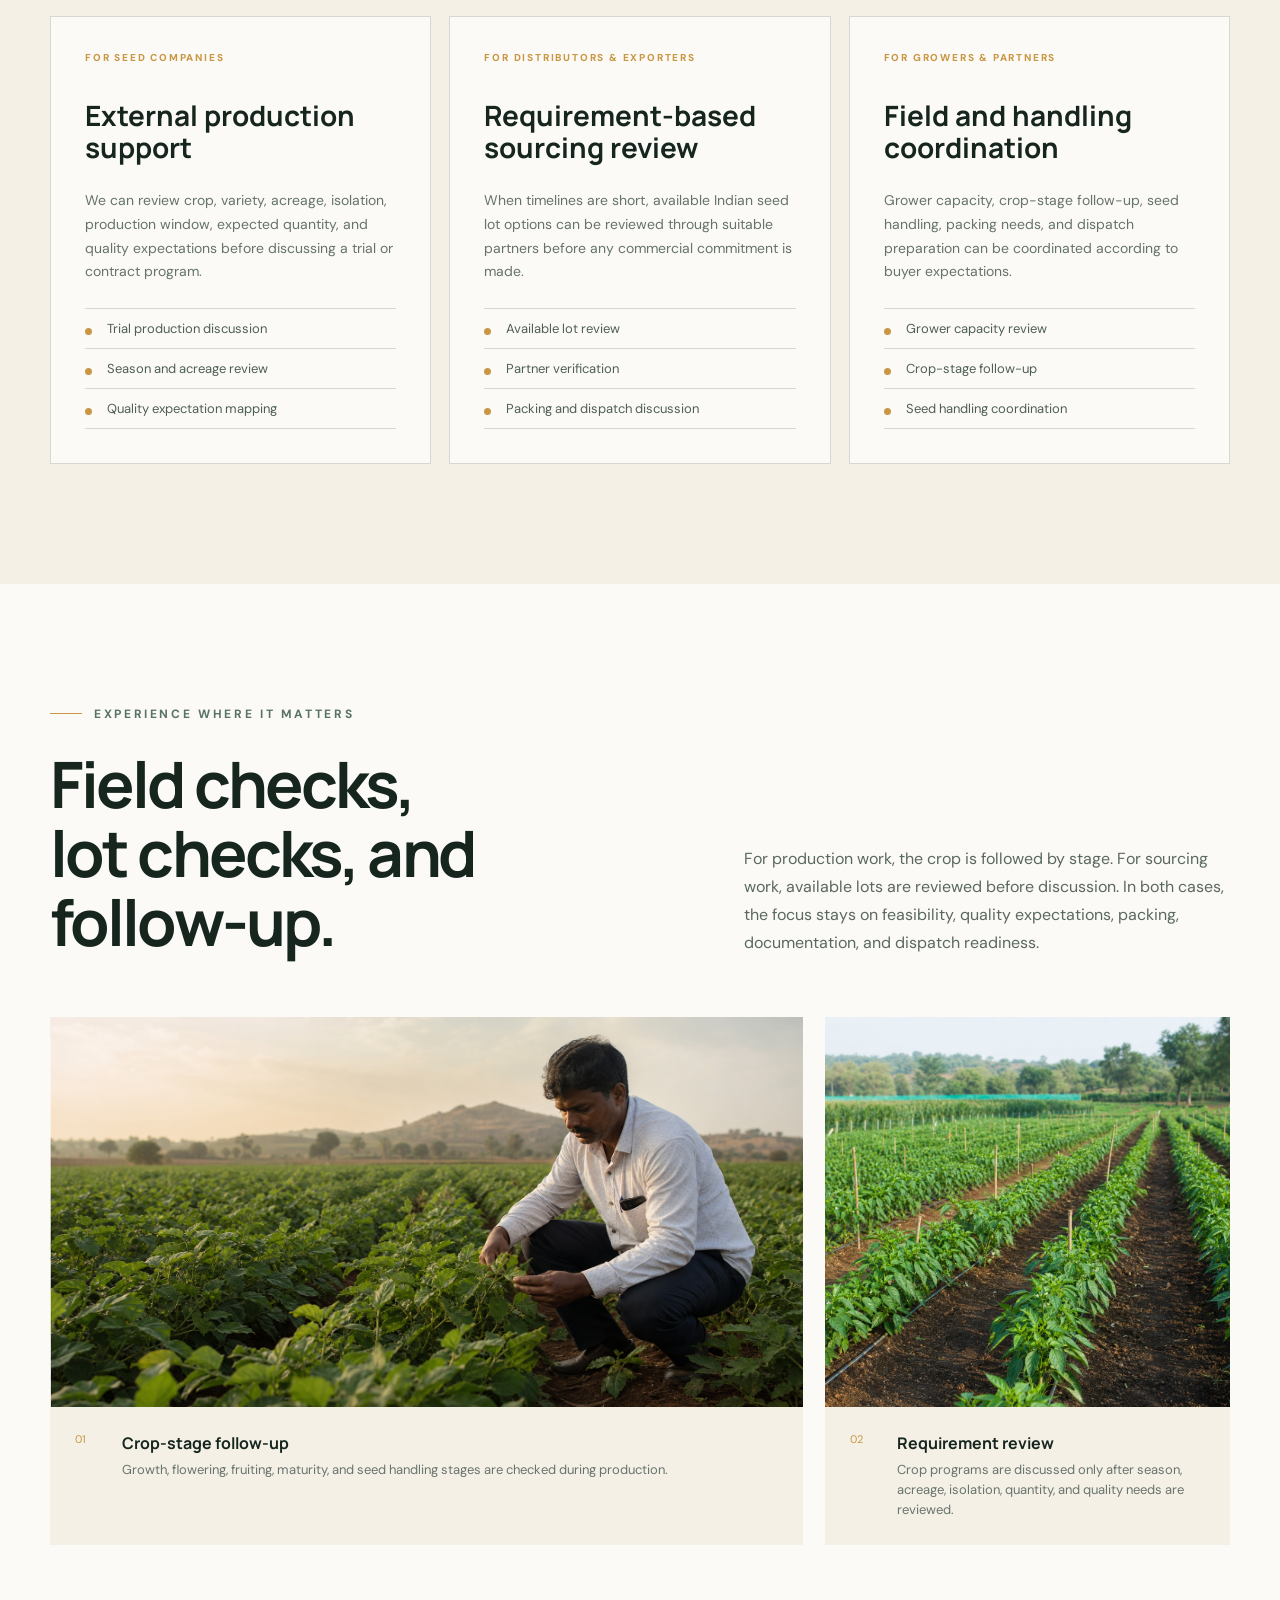
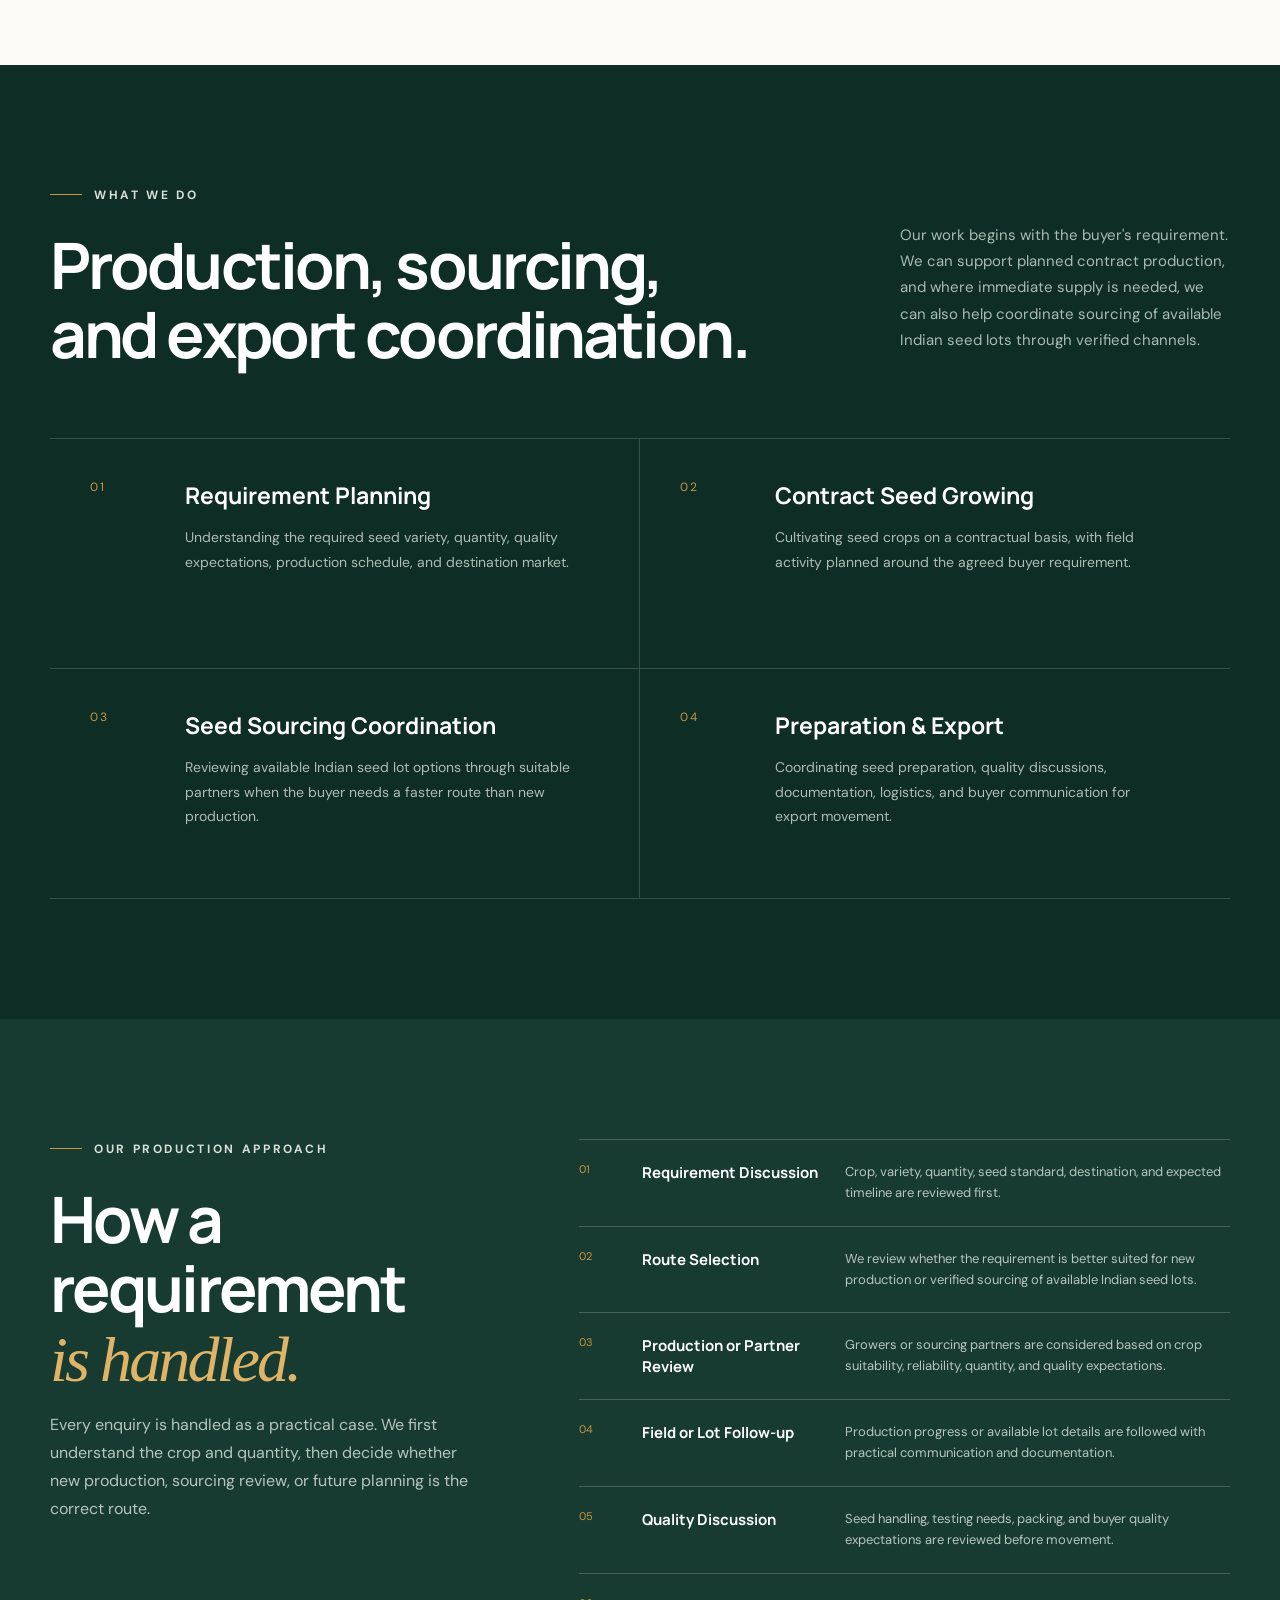
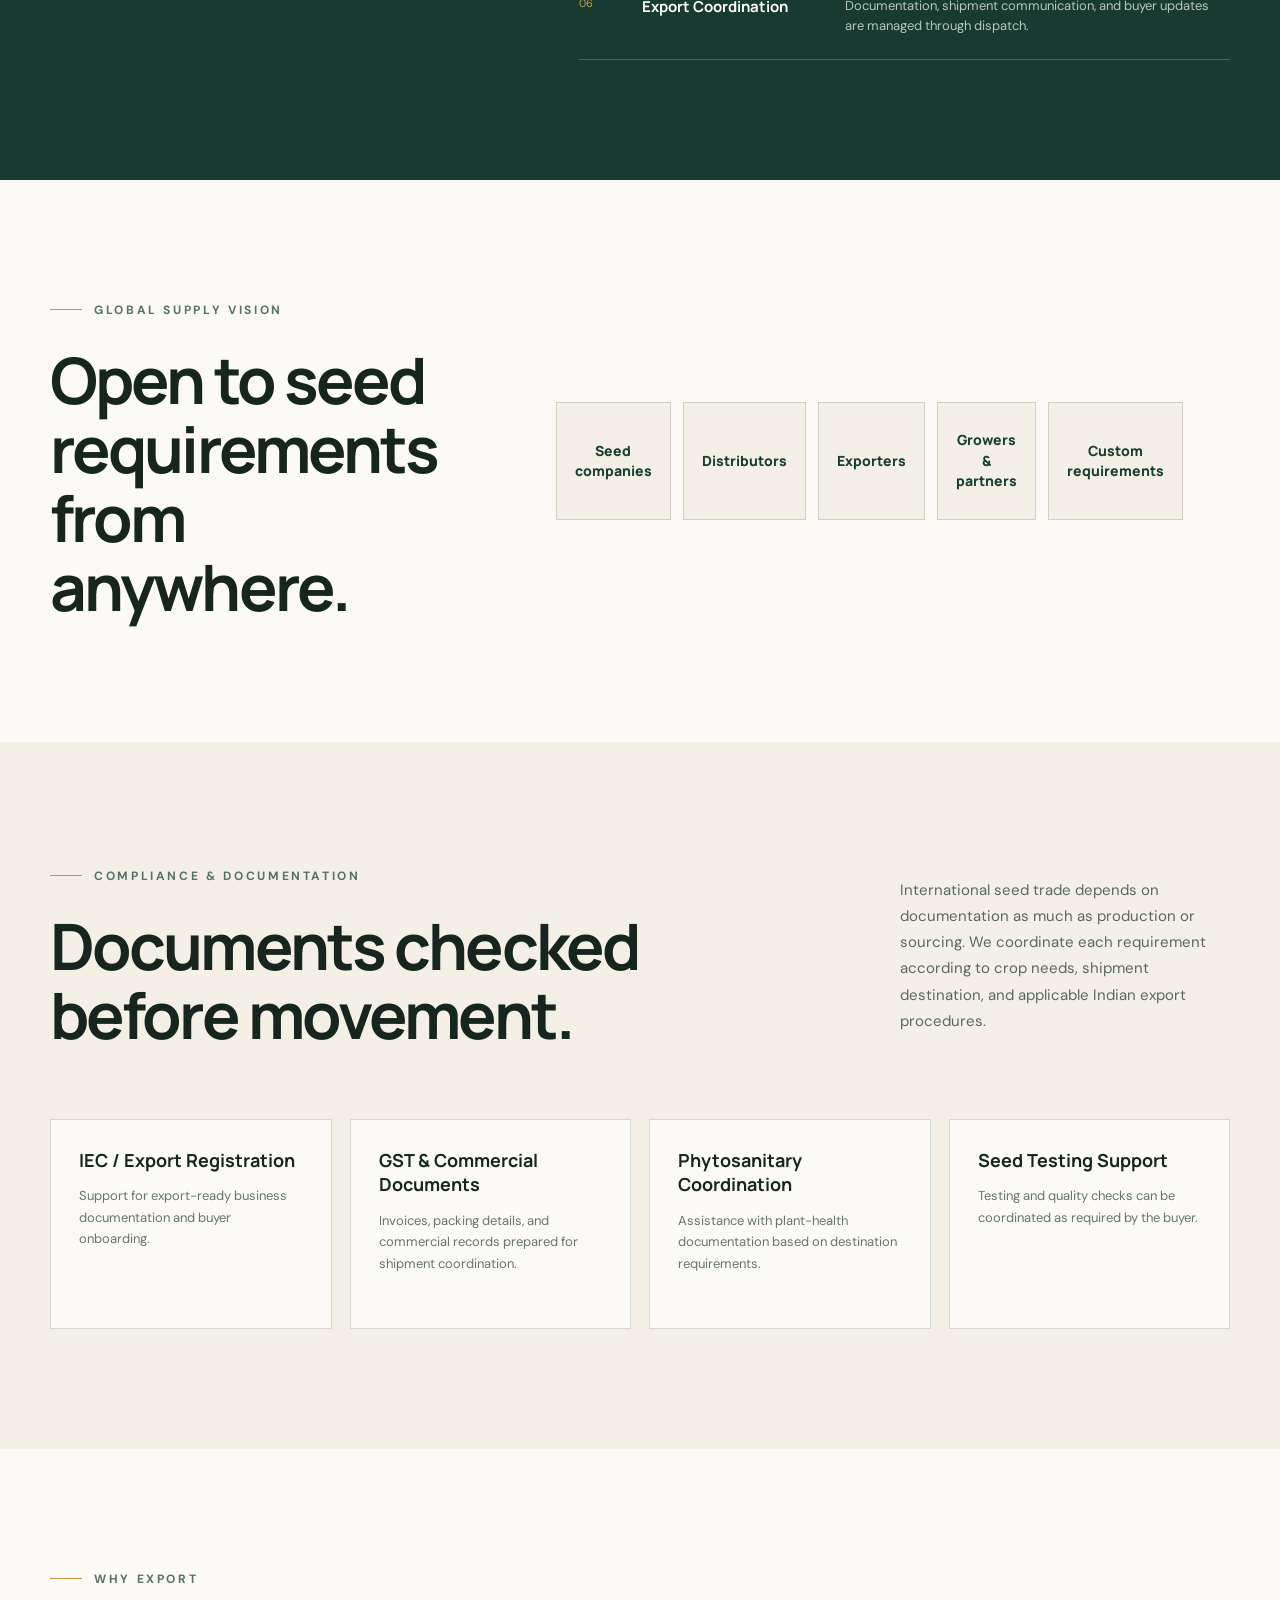
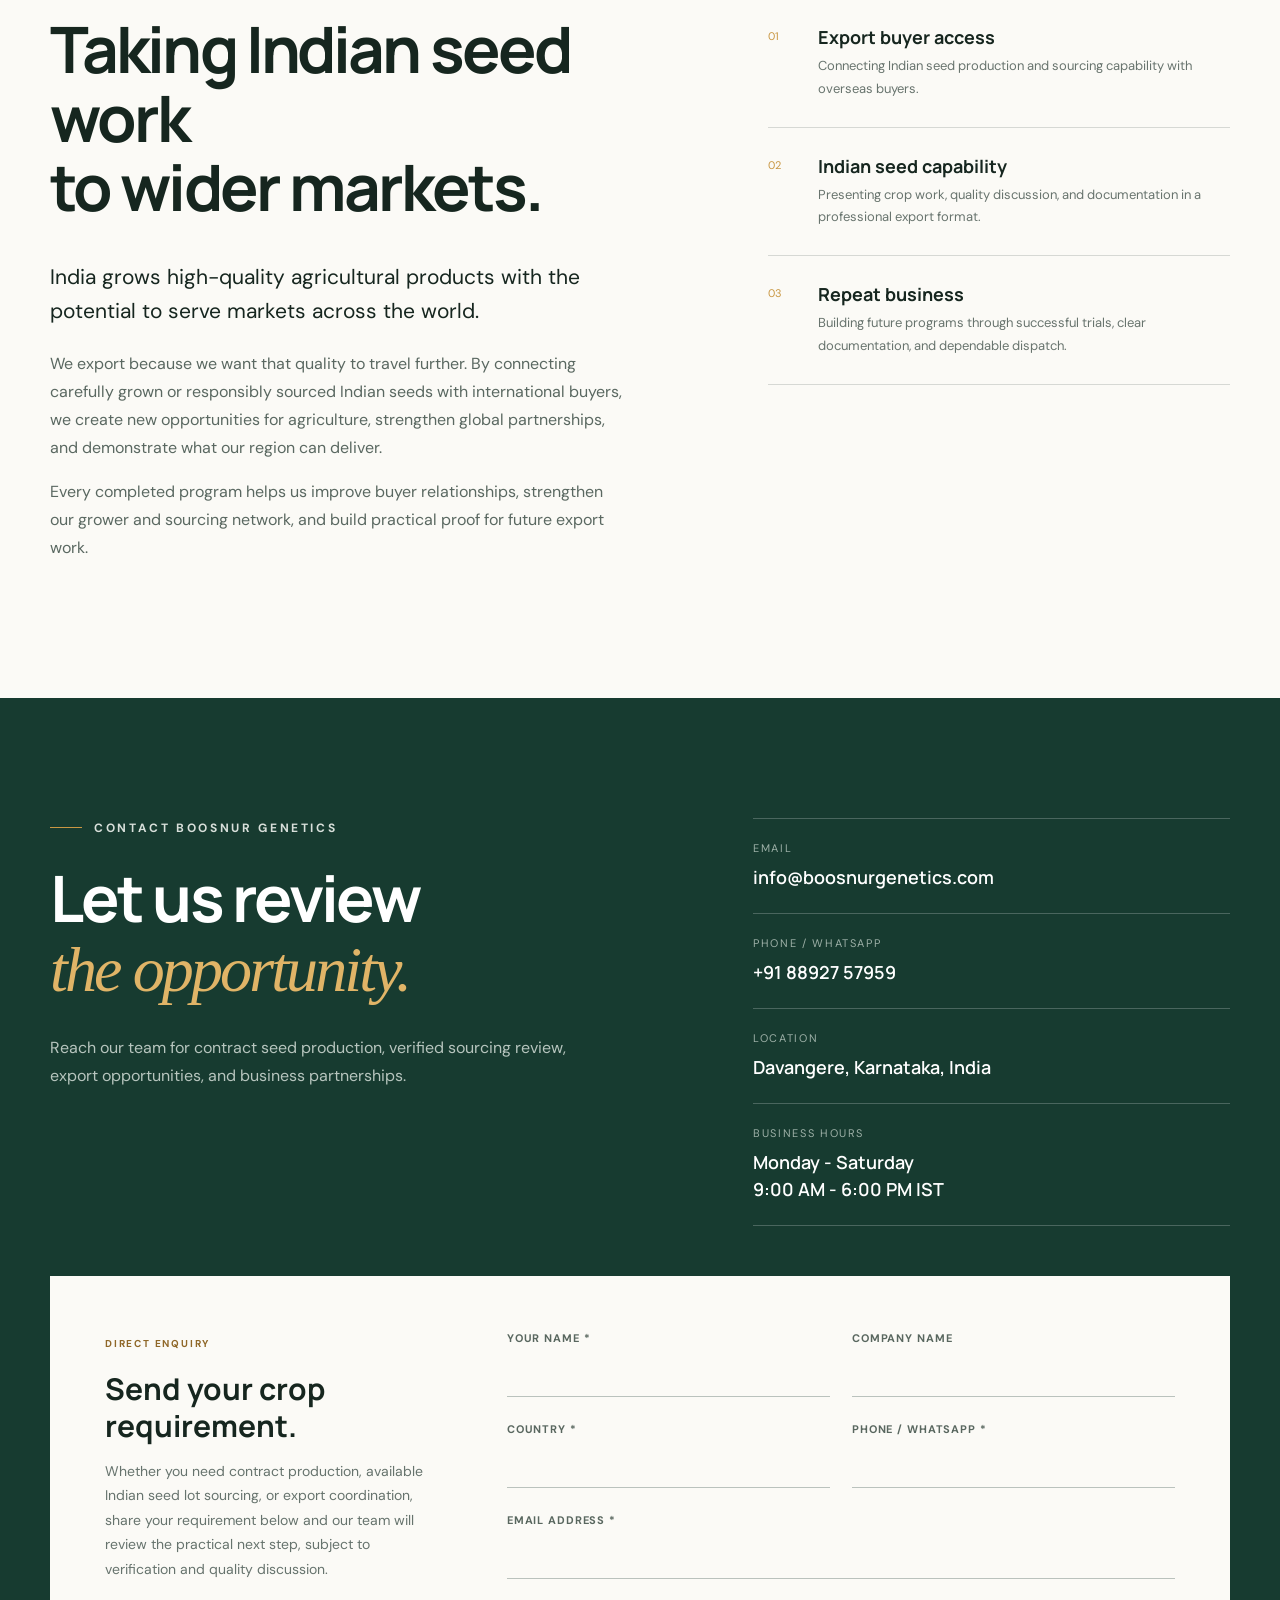
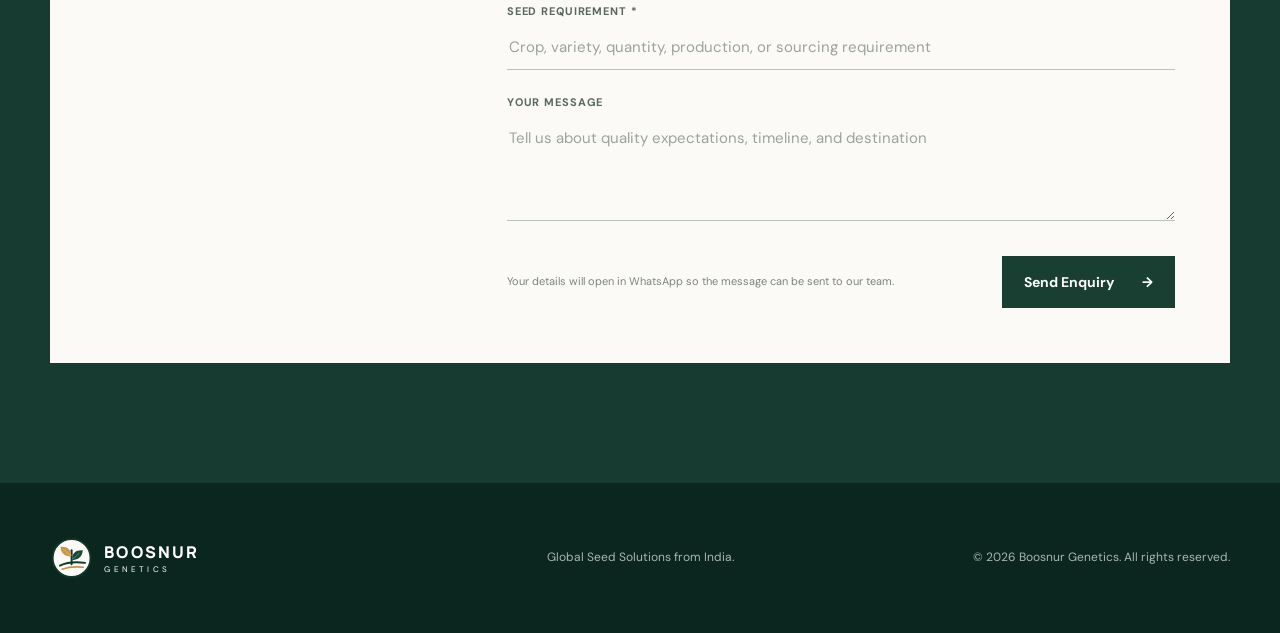
==== commit 3dd9e2cb: "Refine website company positioning" ====
--- a/index.html
+++ b/index.html
@@ -150,7 +150,7 @@
         <div class="identity-copy reveal">
           <p class="eyebrow">Who We Are</p>
           <h2>From requirement<br>to dispatch planning.</h2>
-          <p>We are contractual seed farmers and exporters who take responsibility for the crop from production planning to dispatch. Our confidence comes from practical field involvement: understanding growing conditions, following crop progress, responding to production realities, and keeping the buyer informed at every important stage.</p>
+          <p>We are a Davangere-based seed production and sourcing coordination company, working closely with growers to support contractual seed production requirements as per buyer needs. Our confidence comes from practical field involvement: understanding growing conditions, following crop progress, responding to production realities, and keeping the buyer informed at important stages.</p>
           <div class="values">
             <div><span>01</span><strong>Review</strong><p>Crop, season, quantity, and quality needs checked first.</p></div>
             <div><span>02</span><strong>Plan</strong><p>Production or sourcing route selected only after feasibility.</p></div>
